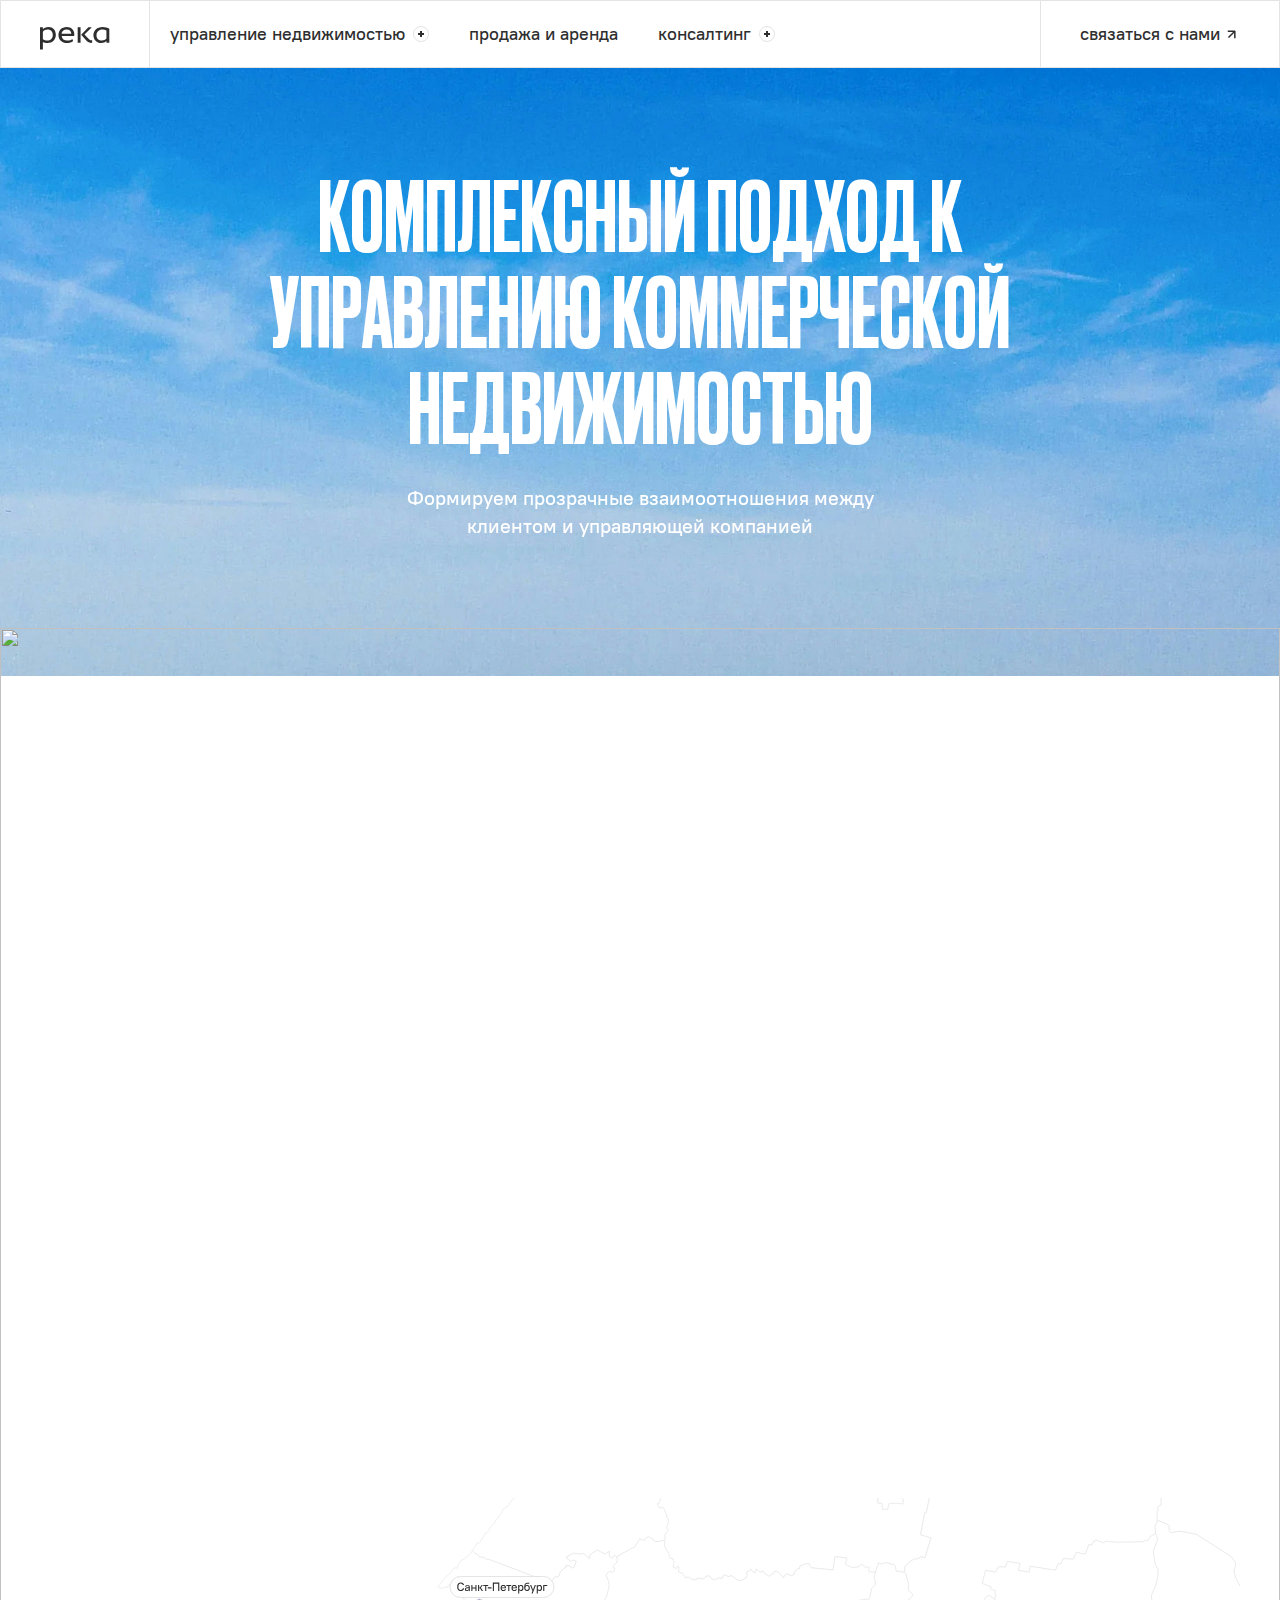
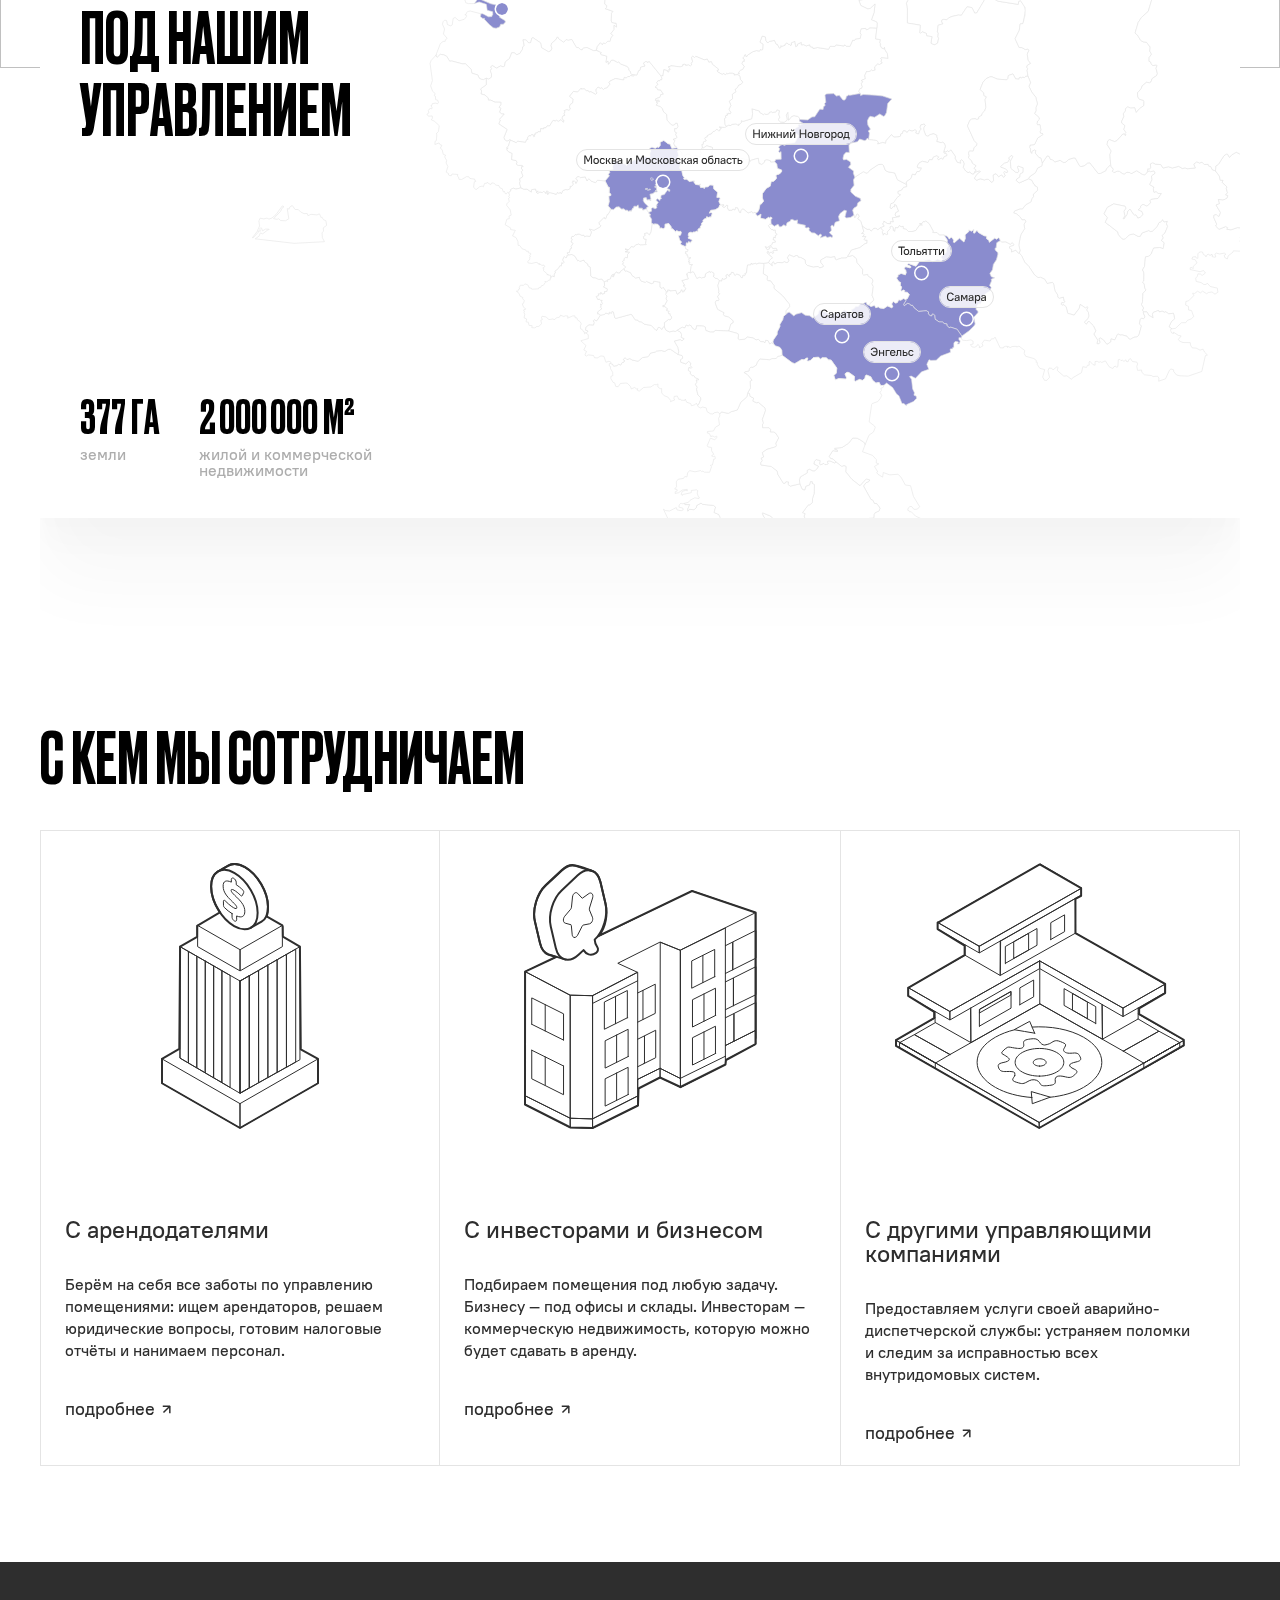
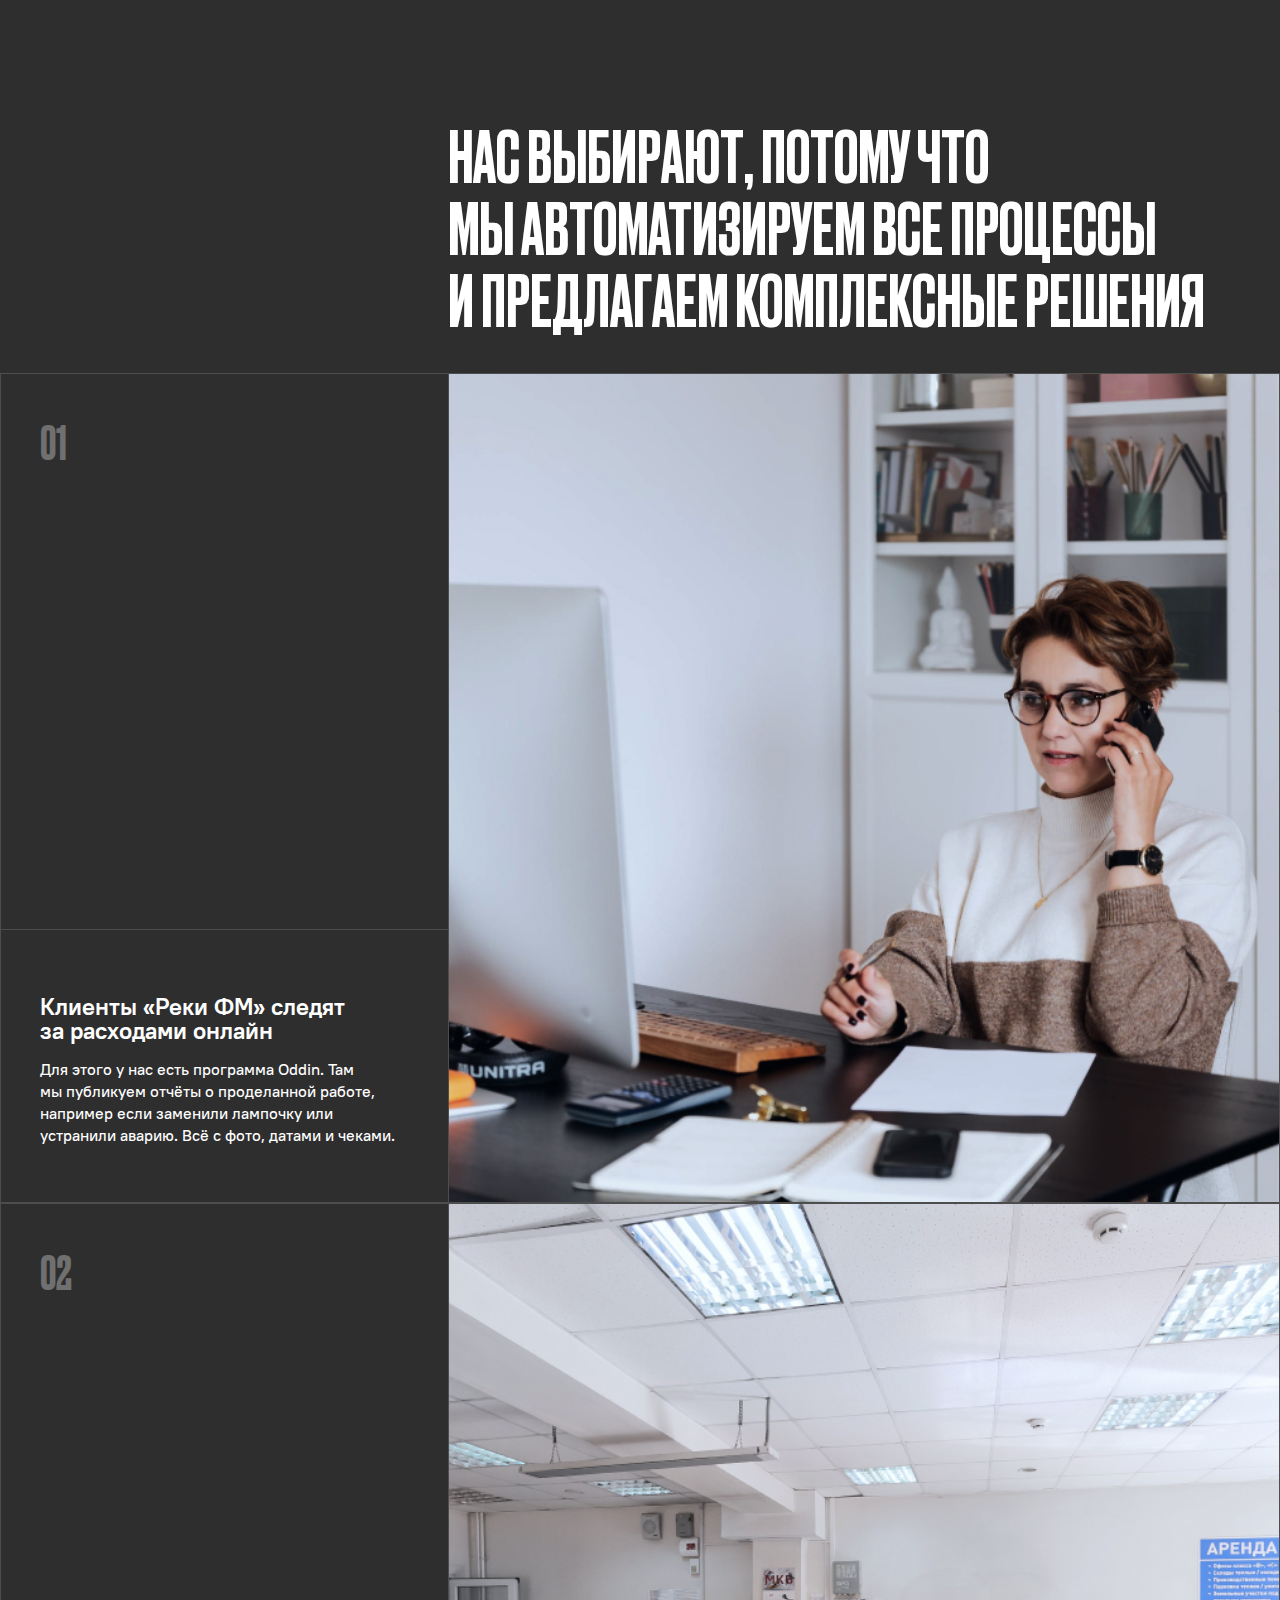
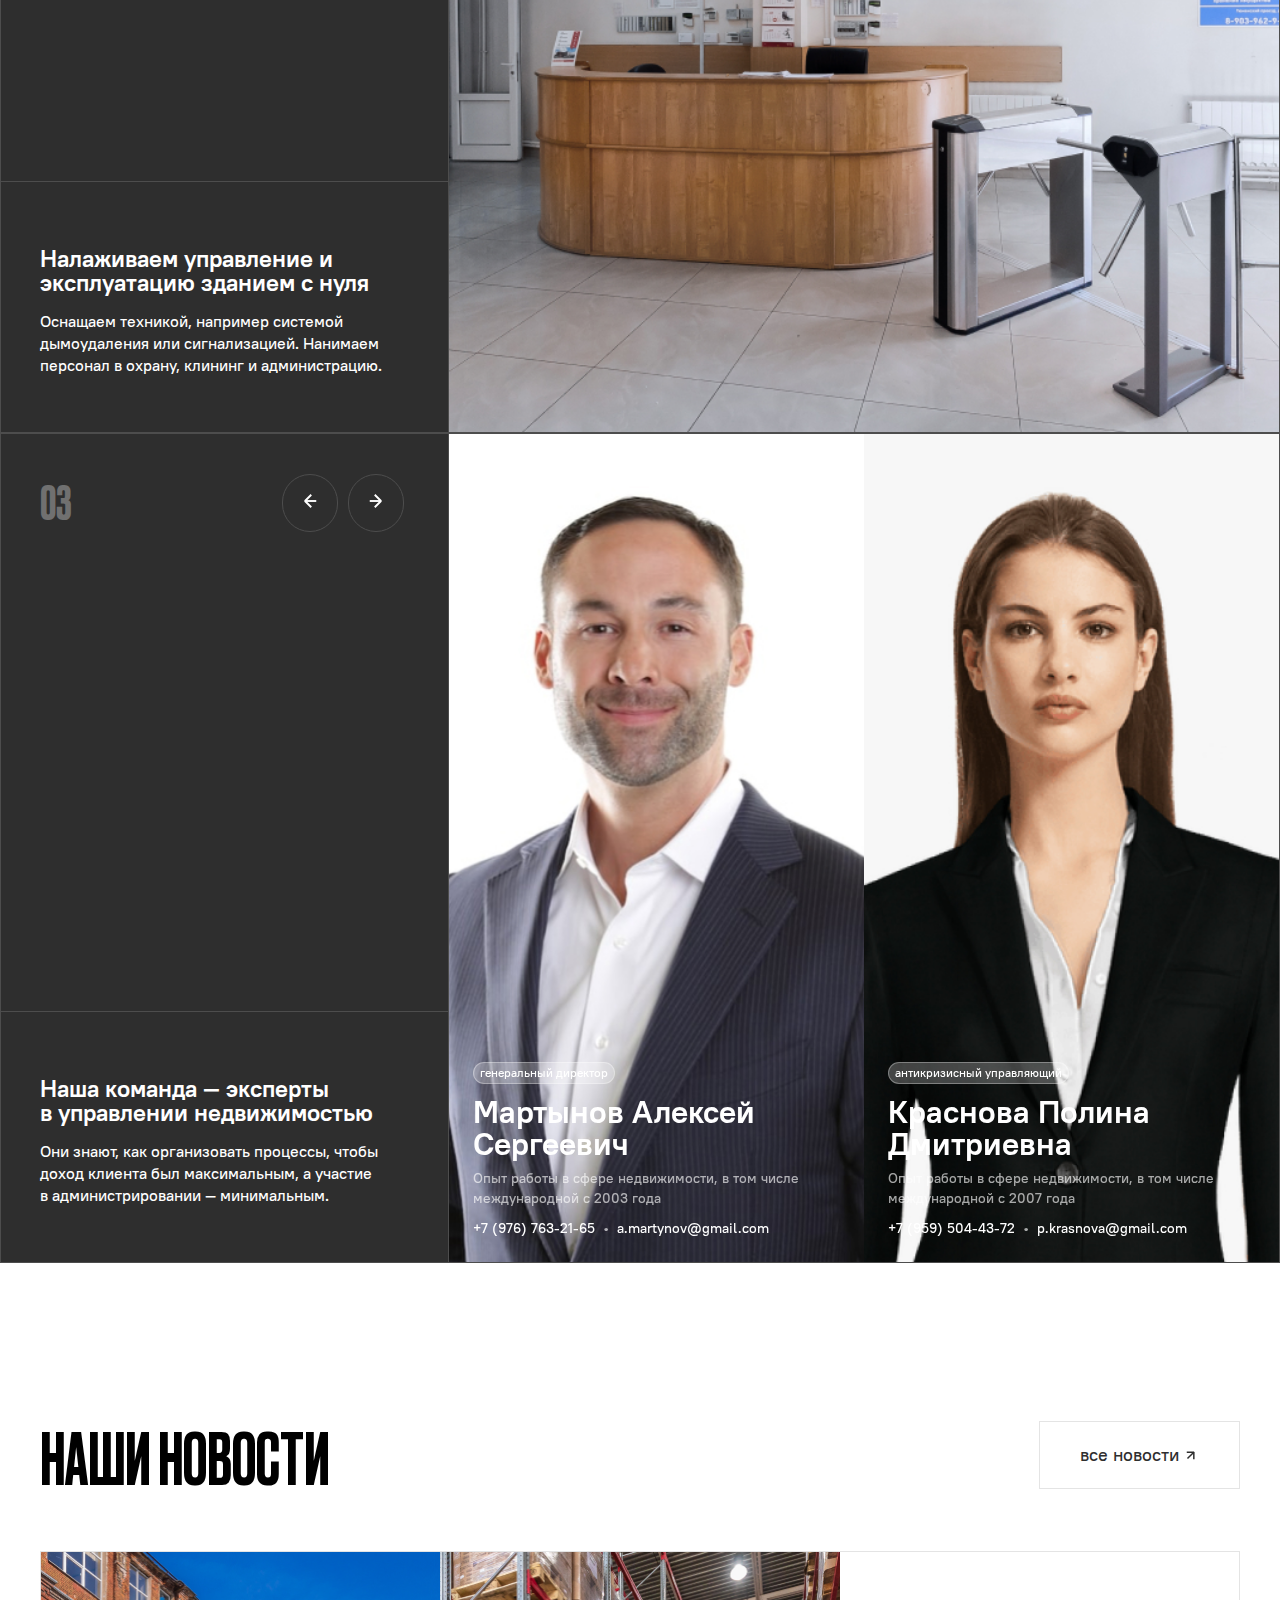
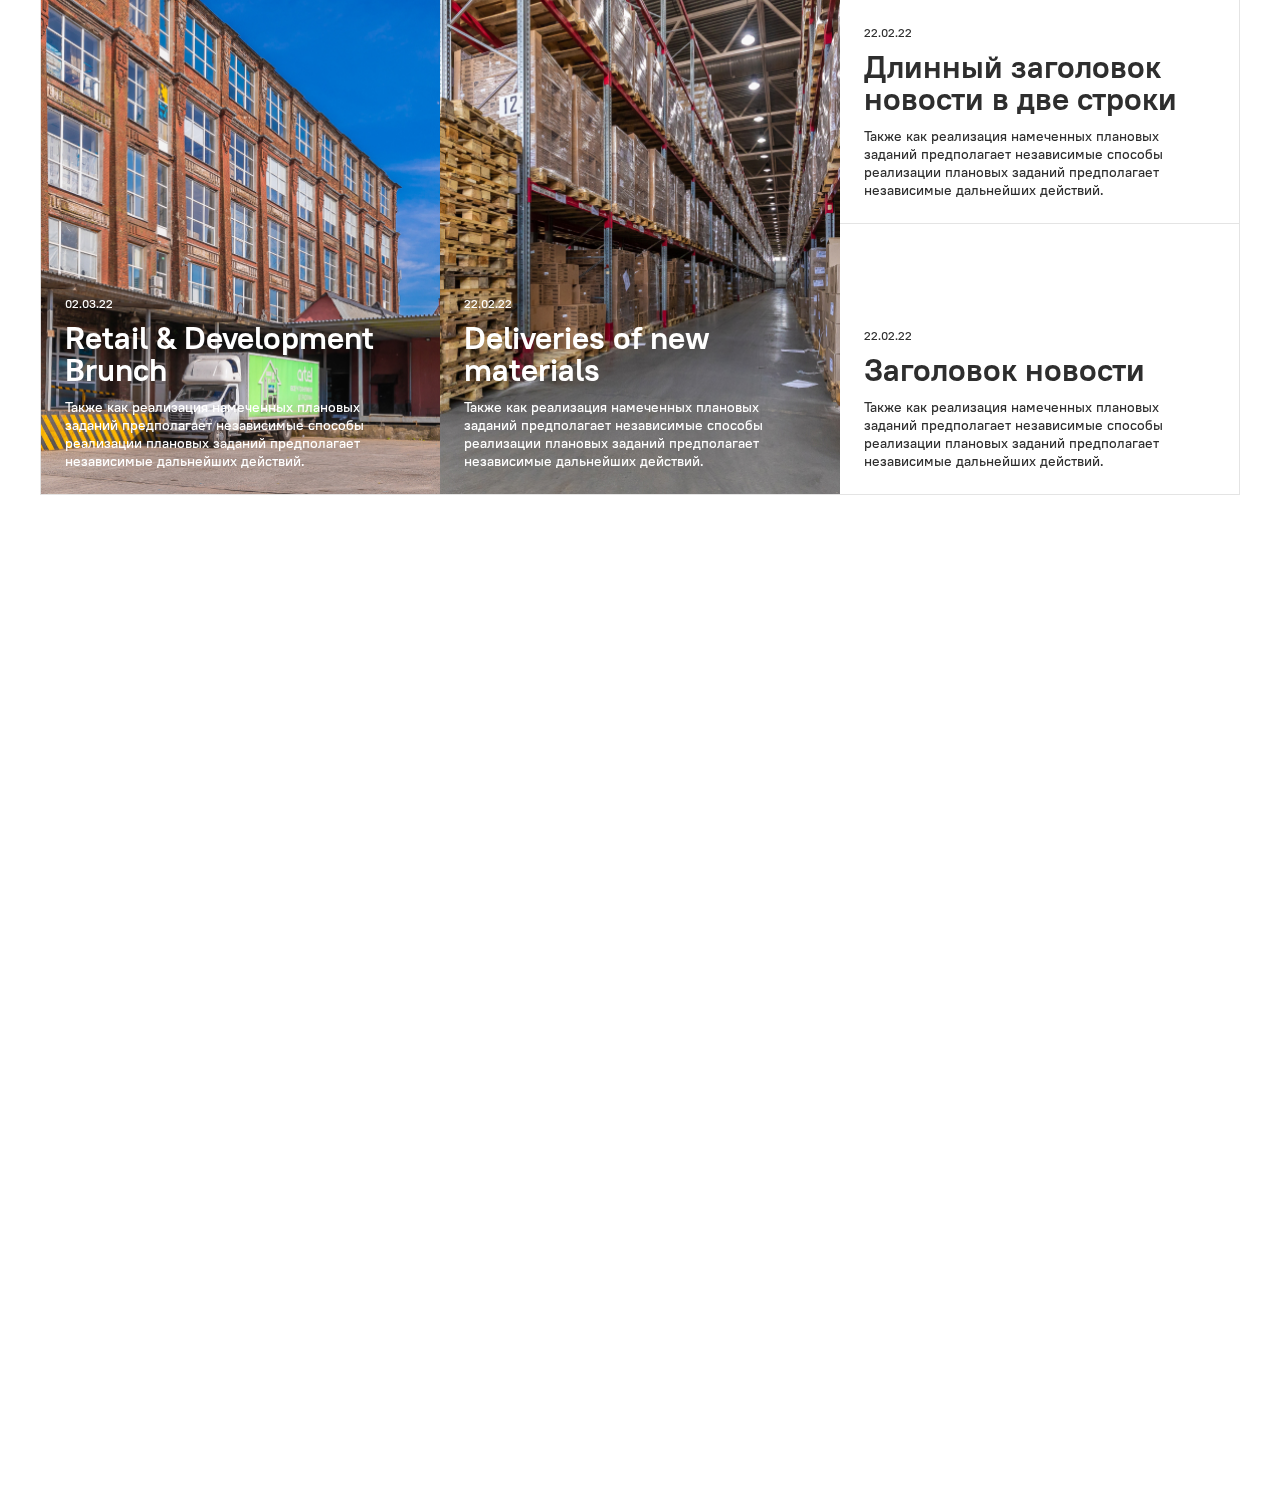
==== index.html @ 14126a63 "site is pre done" ====
<!DOCTYPE html>
<html lang="ru">
  <head>
    <title>Reka</title>
    <meta charset="utf-8">
    <meta name="viewport" content="width=device-width, initial-scale=1.0">
    <meta http-equiv="X-UA-Compatible" content="ie=edge">
    <meta name="description" content=""><!-- CSS only -->
    <link rel="stylesheet" href="css/style.css?1676206616308">
    <link rel="stylesheet" href="https://cdn.jsdelivr.net/npm/swiper@8/swiper-bundle.min.css">
  </head>
  <body>
    <noscript>
      <div class="noscript">JavaScript must be enabled for the site to function properly!</div>
    </noscript>
    <script>
      (() => {
        const xhr = new XMLHttpRequest();
        xhr.open('GET', './img/sprite.svg', true);
        xhr.send();
        xhr.onload = function() {
          var div = document.createElement('div');
          div.className = 'visually-hidden';
          div.innerHTML = xhr.responseText;
          document.body.insertBefore(div, document.body.childNodes[0]);
        }
      })();
      
    </script>
    <div class="page">
      <div class="page__core">
        <header class="header">
          <div class="header__inner">
            <div class="logo">
              <svg class="icn" width="70" height="23" aria-hidden="true">
                <use xlink:href="#icn-logo"></use>
              </svg>
            </div>
            <div class="nav header__nav">
              <div class="nav__inner">
                <div class="nav__item">
                  <div class="nav__text"><a class="nav__link" href="#">управление недвижимостью</a>
                    <div class="nav__icon"></div>
                  </div>
                  <ul class="nav__dropdown">
                    <li class="nav__list"><a class="nav__list-link" href="#">технический аудит недвижимости</a></li>
                    <li class="nav__list"><a class="nav__list-link" href="#">эксплуатация и техническое обслуживание недвижимости</a></li>
                    <li class="nav__list"><a class="nav__list-link" href="#">пожарная безопасность</a></li>
                    <li class="nav__list"><a class="nav__list-link" href="#">управление арендными отношениями</a></li>
                  </ul>
                </div>
                <div class="nav__item">
                  <div class="nav__text"><a class="nav__link" href="#">продажа и аренда</a></div>
                </div>
                <div class="nav__item">
                  <div class="nav__text"><a class="nav__link" href="#">консалтинг</a>
                    <div class="nav__icon"></div>
                  </div>
                  <ul class="nav__dropdown">
                    <li class="nav__list"><a class="nav__list-link" href="#">бухгалтерские и кадровые услуги</a></li>
                    <li class="nav__list"><a class="nav__list-link" href="#">юридическое сопровождение</a></li>
                    <li class="nav__list"><a class="nav__list-link" href="#">производственный контроль</a></li>
                  </ul>
                </div>
              </div>
            </div>
            <button class="btn modal__open header__modal">
              <div class="btn__text"><span>связаться с нами</span>
                <svg class="icn btn__arrow" width="16" height="16" aria-hidden="true">
                  <use xlink:href="#icn-arrow"></use>
                </svg>
              </div>
            </button>
            <button class="btn header__menu menu__open">
              <div class="btn__text">
                <div class="header__burger"><span class="header__line header__line--one"></span><span class="header__line header__line--two"></span><span class="header__line header__line--three"></span></div><span>меню</span>
              </div>
            </button>
          </div>
        </header>
        <section class="tagline">
          <div class="tagline__inner">
            <div class="tagline__content">
              <h1 class="tagline__header">Комплексный подход к управлению коммерческой недвижимостью</h1>
              <h3 class="tagline__subheader">Формируем прозрачные взаимоотношения между клиентом и управляющей компанией</h3>
            </div>
            <div class="tagline__hero"><img src="./img/content/hero.jpg" srcset="img/content/hero@2x.jpg 2x">
            </div>
            <div class="tagline__hero-mask"><img src="./img/content/hero-mask.png" srcset="img/content/hero-mask@2x.png 2x">
            </div>
          </div>
        </section>
        <section class="map">
          <div class="map__inner">
            <div class="map__content">
              <h3 class="map__header">Под нашим управлением</h3>
              <div class="map__foot">
                <div class="map__info">
                  <div class="map__subheader">377 га</div>
                  <div class="map__text">земли</div>
                </div>
                <div class="map__info">
                  <div class="map__subheader">2 000 000 м²</div>
                  <div class="map__text">жилой и коммерческой недвижимости</div>
                </div>
              </div>
            </div>
          </div>
        </section>
        <section class="workers">
          <div class="workers__inner">
            <h2 class="workers__header">С кем мы сотрудничаем</h2>
            <div class="workers__cards"><a class="workers__item" href="#">
                <svg class="icn workers__icn" width="158" height="266" aria-hidden="true">
                  <use xlink:href="#icn-business"></use>
                </svg>
                <div class="workers__content">
                  <h4 class="workers__subheader">С арендодателями</h4>
                  <p class="workers__text">Берём на себя все заботы по управлению помещениями: ищем арендаторов, решаем юридические вопросы, готовим налоговые отчёты и нанимаем персонал.</p>
                </div>
                <div class="workers__more"><span>подробнее</span>
                  <svg class="icn workers__arrow" width="16" height="16" aria-hidden="true">
                    <use xlink:href="#icn-arrow"></use>
                  </svg>
                </div></a><a class="workers__item" href="#">
                <svg class="icn workers__icn" width="233" height="266" aria-hidden="true">
                  <use xlink:href="#icn-invest"></use>
                </svg>
                <div class="workers__content">
                  <h4 class="workers__subheader">С инвесторами и бизнесом</h4>
                  <p class="workers__text">Подбираем помещения под любую задачу. Бизнесу — под офисы и склады. Инвесторам — коммерческую недвижимость, которую можно будет сдавать в аренду.</p>
                </div>
                <div class="workers__more"><span>подробнее</span>
                  <svg class="icn workers__arrow" width="16" height="16" aria-hidden="true">
                    <use xlink:href="#icn-arrow"></use>
                  </svg>
                </div></a><a class="workers__item" href="#">
                <svg class="icn workers__icn" width="290" height="266" aria-hidden="true">
                  <use xlink:href="#icn-company"></use>
                </svg>
                <div class="workers__content">
                  <h4 class="workers__subheader">С другими управляющими компаниями</h4>
                  <p class="workers__text">Предоставляем услуги своей аварийно-диспетчерской службы: устраняем поломки и следим за исправностью всех внутридомовых систем.</p>
                </div>
                <div class="workers__more"><span>подробнее</span>
                  <svg class="icn workers__arrow" width="16" height="16" aria-hidden="true">
                    <use xlink:href="#icn-arrow"></use>
                  </svg>
                </div></a></div>
          </div>
        </section>
        <section class="powers">
          <div class="powers__inner">
            <h2 class="powers__header">Нас выбирают, потому что мы автоматизируем все процессы и предлагаем комплексные решения</h2>
            <div class="powers__item">
              <div class="powers__content">
                <div class="powers__count">01</div>
                <div class="powers__info">
                  <h3 class="powers__subheader">Клиенты «Реки ФМ» следят за расходами онлайн</h3>
                  <p class="powers__text">Для этого у нас есть программа Oddin. Там мы публикуем отчёты о проделанной работе, например если заменили лампочку или устранили аварию. Всё с фото, датами и чеками.</p>
                </div>
              </div>
              <div class="powers__img"><img src="./img/content/woman.jpg" srcset="img/content/woman@2x.jpg 2x">
              </div>
            </div>
            <div class="powers__item">
              <div class="powers__content">
                <div class="powers__count">02</div>
                <div class="powers__info">
                  <h3 class="powers__subheader">Налаживаем управление и эксплуатацию зданием с нуля</h3>
                  <p class="powers__text">Оснащаем техникой, например системой дымоудаления или сигнализацией. Нанимаем персонал в охрану, клининг и администрацию.</p>
                </div>
              </div>
              <div class="powers__img"><img src="./img/content/office.jpg" srcset="img/content/office@2x.jpg 2x">
              </div>
            </div>
            <div class="powers__item">
              <div class="powers__content">
                <div class="powers__count">03</div>
                <div class="powers__info">
                  <h3 class="powers__subheader">Наша команда — эксперты в управлении недвижимостью</h3>
                  <p class="powers__text">Они знают, как организовать процессы, чтобы доход клиента был максимальным, а участие в администрировании — минимальным.</p>
                </div>
              </div>
              <div class="powers__slider">
                <div class="swiper-wrapper powers__wrapper">
                  <div class="swiper-slide powers__slide">
                    <div class="powers__picture"><img src="./img/content/person_1.jpg" srcset="img/content/person_1@2x.jpg 2x">
                    </div>
                    <div class="powers__person">
                      <div class="powers__post">генеральный директор</div>
                      <div class="powers__name">Мартынов Алексей Сергеевич</div>
                      <div class="powers__about">Опыт работы в сфере недвижимости, в том числе международной с 2003 года</div>
                      <div class="powers__contact">
                        <div class="powers__number">+7 (976) 763-21-65</div>
                        <div class="powers__email">a.martynov@gmail.com</div>
                      </div>
                    </div>
                  </div>
                  <div class="swiper-slide powers__slide">
                    <div class="powers__picture"><img src="./img/content/person_2.jpg" srcset="img/content/person_2@2x.jpg 2x">
                    </div>
                    <div class="powers__person">
                      <div class="powers__post">антикризисный управляющий</div>
                      <div class="powers__name">Краснова Полина Дмитриевна</div>
                      <div class="powers__about">Опыт работы в сфере недвижимости, в том числе международной с 2007 года</div>
                      <div class="powers__contact">
                        <div class="powers__number">+7 (959) 504-43-72</div>
                        <div class="powers__email">p.krasnova@gmail.com</div>
                      </div>
                    </div>
                  </div>
                  <div class="swiper-slide powers__slide">
                    <div class="powers__picture"><img src="./img/content/person_3.jpg" srcset="img/content/person_3@2x.jpg 2x">
                    </div>
                    <div class="powers__person">
                      <div class="powers__post">коммерческий директор</div>
                      <div class="powers__name">Островский Павел Юрьевич</div>
                      <div class="powers__about">Опыт работы в сфере недвижимости, в том числе международной с 2005 года</div>
                      <div class="powers__contact">
                        <div class="powers__number">+7 (934) 238-54-04</div>
                        <div class="powers__email">p.ostrovsky@gmail.com</div>
                      </div>
                    </div>
                  </div>
                </div>
                <div class="powers__buttons">
                  <div class="powers__btn powers__btn--prev">
                    <svg class="icn powers__icn" width="20" height="28" aria-hidden="true">
                      <use xlink:href="#icn-arrow"></use>
                    </svg>
                  </div>
                  <div class="powers__btn powers__btn--next">
                    <svg class="icn powers__icn" width="20" height="28" aria-hidden="true">
                      <use xlink:href="#icn-arrow"></use>
                    </svg>
                  </div>
                </div>
              </div>
            </div>
          </div>
        </section>
        <section class="news">
          <div class="news__inner">
            <div class="news__head">
              <h2 class="news__header">Наши новости</h2><a class="btn news__btn" href="#">
                <div class="btn__text"><span>все новости</span>
                  <svg class="icn btn__arrow" width="20" height="28" aria-hidden="true">
                    <use xlink:href="#icn-arrow"></use>
                  </svg>
                </div></a>
              <div class="news__wrapper"><a class="news__card" href="#">
                  <div class="news__picture"><img src="./img/content/news_1.jpg" srcset="img/content/news_1@2x.jpg 2x">
                  </div>
                  <div class="news__content">
                    <div class="news__date">02.03.22</div>
                    <h3 class="news__subheader">Retail & Development Brunch</h3>
                    <div class="news__text">Также как реализация намеченных плановых заданий предполагает независимые способы реализации плановых заданий предполагает независимые дальнейших действий.</div>
                  </div></a><a class="news__card" href="#">
                  <div class="news__picture"><img src="./img/content/news_2.jpg" srcset="img/content/news_2@2x.jpg 2x">
                  </div>
                  <div class="news__content">
                    <div class="news__date">22.02.22</div>
                    <h3 class="news__subheader">Deliveries of new materials</h3>
                    <div class="news__text">Также как реализация намеченных плановых заданий предполагает независимые способы реализации плановых заданий предполагает независимые дальнейших действий.</div>
                  </div></a>
                <div class="news__group"><a class="news__item" href="#">
                    <div class="news__date">22.02.22</div>
                    <h3 class="news__subheader">Длинный заголовок новости в две строки</h3>
                    <div class="news__text">Также как реализация намеченных плановых заданий предполагает независимые способы реализации плановых заданий предполагает независимые дальнейших действий.</div></a><a class="news__item" href="#">
                    <div class="news__date">22.02.22</div>
                    <h3 class="news__subheader">Заголовок новости</h3>
                    <div class="news__text">Также как реализация намеченных плановых заданий предполагает независимые способы реализации плановых заданий предполагает независимые дальнейших действий.</div></a></div>
              </div>
            </div>
          </div>
        </section>
      </div>
      <footer class="footer">
        <div class="footer__inner">
          <div class="footer__ticker">
            <div class="ticker modal__open">
              <div class="cursor">
                <div class="cursor__wrapper">
                  <div class="cursor__text">заказать обратный звонок</div>
                </div>
              </div>
              <div class="ticker__inner">
                <div class="ticker__wrapper" id="wrapper_1">
                  <div class="ticker__item" id="ticker_1">
                    <div class="ticker__text ticker__text--color-white">Закажите обратный звонок, чтобы обсудить подробности</div>
                    <div class="ticker__text ticker__text--color-black">Закажите обратный звонок, чтобы обсудить подробности</div>
                  </div>
                </div>
                <div class="ticker__wrapper" id="wrapper_2">
                  <div class="ticker__item" id="ticker_2">
                    <div class="ticker__text ticker__text--color-white">Закажите обратный звонок, чтобы обсудить подробности</div>
                    <div class="ticker__text ticker__text--color-black">Закажите обратный звонок, чтобы обсудить подробности</div>
                  </div>
                </div>
                <div class="ticker__wrapper" id="wrapper_3">
                  <div class="ticker__item" id="ticker_3">
                    <div class="ticker__text ticker__text--color-black">Закажите обратный звонок, чтобы обсудить подробности</div>
                    <div class="ticker__text ticker__text--color-white">Закажите обратный звонок, чтобы обсудить подробности</div>
                  </div>
                </div>
              </div>
            </div>
          </div>
          <div class="footer__content">
            <div class="footer__head">
              <div class="footer__head-wrapper">
                <div class="logo">
                  <svg class="icn" width="70" height="23" aria-hidden="true">
                    <use xlink:href="#icn-logo"></use>
                  </svg>
                </div>
                <div class="nav footer__nav">
                  <div class="nav__inner">
                    <div class="nav__item menu__item">
                      <div class="nav__text"><a class="nav__link" href="#">управление недвижимостью</a>
                        <div class="nav__icon"></div>
                      </div>
                      <ul class="nav__dropdown">
                        <li class="nav__list"><a class="nav__list-link" href="#">технический аудит недвижимости</a></li>
                        <li class="nav__list"><a class="nav__list-link" href="#">эксплуатация и техническое обслуживание недвижимости</a></li>
                        <li class="nav__list"><a class="nav__list-link" href="#">пожарная безопасность</a></li>
                        <li class="nav__list"><a class="nav__list-link" href="#">управление арендными отношениями</a></li>
                      </ul>
                    </div>
                    <div class="nav__item">
                      <div class="nav__text"><a class="nav__link" href="#">продажа и аренда</a></div>
                    </div>
                    <div class="nav__item menu__item">
                      <div class="nav__text"><a class="nav__link" href="#">консалтинг</a>
                        <div class="nav__icon"></div>
                      </div>
                      <ul class="nav__dropdown">
                        <li class="nav__list"><a class="nav__list-link" href="#">бухгалтерские и кадровые услуги</a></li>
                        <li class="nav__list"><a class="nav__list-link" href="#">юридическое сопровождение</a></li>
                        <li class="nav__list"><a class="nav__list-link" href="#">производственный контроль</a></li>
                      </ul>
                    </div>
                  </div>
                </div>
              </div>
            </div>
            <div class="footer__foot">
              <div class="footer__contact">
                <div class="footer__address">
                  <div class="footer__subheader">приезжайте в наш офис</div>
                  <div class="footer__header">г. Москва, ул. Ломоносова, 23, офис 56</div><a class="footer__link" href="#">смотреть на карте</a>
                </div>
                <div class="contact">
                  <div class="contact__name">звоните</div><a class="contact__offer" href="#" data-offer="8 (800) 200-76-43">8 (800) 200-76-43</a>
                </div>
                <div class="contact">
                  <div class="contact__name">пишите</div><a class="contact__offer" href="#" data-offer="info@site.com">info@site.com</a>
                </div>
                <div class="footer__fb">
                  <div class="footer__subheader">следите за нами</div>
                  <div class="footer__logos"><a class="footer__logo" href="#">
                      <svg class="icn" width="16" height="16" aria-hidden="true">
                        <use xlink:href="#icn-tg"></use>
                      </svg></a><a class="footer__logo" href="#">
                      <svg class="icn" width="16" height="16" aria-hidden="true">
                        <use xlink:href="#icn-fb"></use>
                      </svg></a></div>
                </div>
              </div>
              <div class="footer__end">
                <div class="footer__about">
                  <div class="footer__company">ООО «Альфа-Групп» — управляем недвижимостью с 2013 года</div><a class="footer__link" href="#">политика конфиденциальности</a>
                </div>
                <div class="footer__company">сайт сделан в netcats</div>
              </div>
            </div>
          </div>
        </div>
      </footer>
      <section class="modal">
        <div class="modal__inner">
          <div class="modal__head">
            <div class="logo logo--black">
              <svg class="icn" width="70" height="23" aria-hidden="true">
                <use xlink:href="#icn-logo"></use>
              </svg>
            </div>
            <div class="modal__empty"></div>
            <div class="modal__close"></div>
          </div>
          <div class="modal__content">
            <div class="modal__tagline">
              <div class="modal__header">связаться с нами</div>
              <div class="modal__subheader">Закажите обратный звонок, или звоните и пишите нам, чтобы обсудить подробности.</div>
            </div>
            <div class="modal__foot">
              <div class="modal__info">
                <div class="contact">
                  <div class="contact__name">звоните</div><a class="contact__offer" href="#" data-offer="8 (800) 200-76-43">8 (800) 200-76-43</a>
                </div>
                <div class="contact">
                  <div class="contact__name">пишите</div><a class="contact__offer" href="#" data-offer="info@site.com">info@site.com</a>
                </div>
              </div>
              <form class="form" method="post">
                <div class="form__field">
                  <input class="form__input" type="text" required>
                  <label class="form__label">ваше имя</label>
                </div>
                <div class="form__field">
                  <input class="form__input" type="tel" required>
                  <label class="form__label">телефон</label>
                </div>
                <div class="form__field">
                  <input class="form__input" type="email" required>
                  <label class="form__label">e-mail</label>
                </div>
                <button class="btn form__btn" type="submit">
                  <div class="btn__text"><span>заказать обратный звонок</span>
                    <svg class="icn btn__arrow" width="16" height="16" aria-hidden="true">
                      <use xlink:href="#icn-arrow"></use>
                    </svg>
                  </div>
                </button>
              </form>
            </div>
          </div>
        </div>
      </section>
      <section class="menu">
        <div class="menu__inner">
          <div class="menu__head">
            <div class="header">
              <div class="header__inner">
                <div class="logo">
                  <svg class="icn" width="70" height="23" aria-hidden="true">
                    <use xlink:href="#icn-logo"></use>
                  </svg>
                </div>
                <div class="menu__empty"></div>
                <button class="btn menu__close">
                  <div class="btn__text">
                    <div class="menu__cross"></div><span>закрыть</span>
                  </div>
                </button>
              </div>
            </div>
          </div>
          <div class="menu__content">
            <div class="menu__nav nav nav--black">
              <div class="nav__inner">
                <div class="nav__item menu__item">
                  <div class="nav__text"><a class="nav__link" href="#">управление недвижимостью</a>
                    <div class="nav__icon"></div>
                  </div>
                  <ul class="nav__dropdown">
                    <li class="nav__list"><a class="nav__list-link" href="#">технический аудит недвижимости</a></li>
                    <li class="nav__list"><a class="nav__list-link" href="#">эксплуатация и техническое обслуживание недвижимости</a></li>
                    <li class="nav__list"><a class="nav__list-link" href="#">пожарная безопасность</a></li>
                    <li class="nav__list"><a class="nav__list-link" href="#">управление арендными отношениями</a></li>
                  </ul>
                </div>
                <div class="nav__item">
                  <div class="nav__text"><a class="nav__link" href="#">продажа и аренда</a></div>
                </div>
                <div class="nav__item menu__item">
                  <div class="nav__text"><a class="nav__link" href="#">консалтинг</a>
                    <div class="nav__icon"></div>
                  </div>
                  <ul class="nav__dropdown">
                    <li class="nav__list"><a class="nav__list-link" href="#">бухгалтерские и кадровые услуги</a></li>
                    <li class="nav__list"><a class="nav__list-link" href="#">юридическое сопровождение</a></li>
                    <li class="nav__list"><a class="nav__list-link" href="#">производственный контроль</a></li>
                  </ul>
                </div>
              </div>
            </div>
            <button class="btn menu__btn modal__open">
              <div class="btn__text"><span>связаться с нами</span>
                <svg class="icn btn__arrow" width="16" height="16" aria-hidden="true">
                  <use xlink:href="#icn-arrow"></use>
                </svg>
              </div>
            </button>
          </div>
        </div>
      </section>
    </div>
  </body>
</html>
<script src="https://cdn.jsdelivr.net/npm/swiper@8/swiper-bundle.min.js"></script>
<script src="js/libs.js"></script>
<script src="js/main.js"></script>
---- css/style.css ----
@charset "UTF-8";
@font-face {
  font-family: "PTRootUI";
  src: url("../../fonts/PTRootUI/PTRootUI-Medium.woff2") format("woff2"), url("../fonts/PTRootUI/PTRootUI-Medium.woff") format("woff");
  font-weight: 500;
  font-style: normal;
}
@font-face {
  font-family: "PTRootUI";
  src: url("../../fonts/PTRootUI/PTRootUI-Bold.woff2") format("woff2"), url("../fonts/PTRootUI/PTRootUI-Bold.woff") format("woff");
  font-weight: 700;
  font-style: normal;
}
@font-face {
  font-family: "DrukCyr";
  src: url("../../fonts/DrukCyr/DrukCyr-Medium.woff2") format("woff2"), url("../fonts/DrukCyr/DrukCyr-Medium.woff") format("woff");
  font-weight: 500;
  font-style: normal;
}
/*! normalize.css v8.0.1 | MIT License | github.com/necolas/normalize.css */
/* Document
   ========================================================================== */
/**
 * 1. Correct the line height in all browsers.
 * 2. Prevent adjustments of font size after orientation changes in iOS.
 */
html {
  line-height: 1.15; /* 1 */
  -webkit-text-size-adjust: 100%; /* 2 */
}

/* Sections
   ========================================================================== */
/**
 * Remove the margin in all browsers.
 */
body {
  margin: 0;
}

/**
 * Render the `main` element consistently in IE.
 */
main {
  display: block;
}

/**
 * Correct the font size and margin on `h1` elements within `section` and
 * `article` contexts in Chrome, Firefox, and Safari.
 */
h1 {
  font-size: 2em;
  margin: 0.67em 0;
}

/* Grouping content
   ========================================================================== */
/**
 * 1. Add the correct box sizing in Firefox.
 * 2. Show the overflow in Edge and IE.
 */
hr {
  box-sizing: content-box; /* 1 */
  height: 0; /* 1 */
  overflow: visible; /* 2 */
}

/**
 * 1. Correct the inheritance and scaling of font size in all browsers.
 * 2. Correct the odd `em` font sizing in all browsers.
 */
pre {
  font-family: monospace, monospace; /* 1 */
  font-size: 1em; /* 2 */
}

/* Text-level semantics
   ========================================================================== */
/**
 * Remove the gray background on active links in IE 10.
 */
a {
  background-color: transparent;
}

/**
 * 1. Remove the bottom border in Chrome 57-
 * 2. Add the correct text decoration in Chrome, Edge, IE, Opera, and Safari.
 */
abbr[title] {
  border-bottom: none; /* 1 */
  text-decoration: underline; /* 2 */
  text-decoration: underline dotted; /* 2 */
}

/**
 * Add the correct font weight in Chrome, Edge, and Safari.
 */
b,
strong {
  font-weight: bolder;
}

/**
 * 1. Correct the inheritance and scaling of font size in all browsers.
 * 2. Correct the odd `em` font sizing in all browsers.
 */
code,
kbd,
samp {
  font-family: monospace, monospace; /* 1 */
  font-size: 1em; /* 2 */
}

/**
 * Add the correct font size in all browsers.
 */
small {
  font-size: 80%;
}

/**
 * Prevent `sub` and `sup` elements from affecting the line height in
 * all browsers.
 */
sub,
sup {
  font-size: 75%;
  line-height: 0;
  position: relative;
  vertical-align: baseline;
}

sub {
  bottom: -0.25em;
}

sup {
  top: -0.5em;
}

/* Embedded content
   ========================================================================== */
/**
 * Remove the border on images inside links in IE 10.
 */
img {
  border-style: none;
}

/* Forms
   ========================================================================== */
/**
 * 1. Change the font styles in all browsers.
 * 2. Remove the margin in Firefox and Safari.
 */
button,
input,
optgroup,
select,
textarea {
  font-family: inherit; /* 1 */
  font-size: 100%; /* 1 */
  line-height: 1.15; /* 1 */
  margin: 0; /* 2 */
}

/**
 * Show the overflow in IE.
 * 1. Show the overflow in Edge.
 */
button,
input { /* 1 */
  overflow: visible;
}

/**
 * Remove the inheritance of text transform in Edge, Firefox, and IE.
 * 1. Remove the inheritance of text transform in Firefox.
 */
button,
select { /* 1 */
  text-transform: none;
}

/**
 * Correct the inability to style clickable types in iOS and Safari.
 */
button,
[type=button],
[type=reset],
[type=submit] {
  -webkit-appearance: button;
}

/**
 * Remove the inner border and padding in Firefox.
 */
button::-moz-focus-inner,
[type=button]::-moz-focus-inner,
[type=reset]::-moz-focus-inner,
[type=submit]::-moz-focus-inner {
  border-style: none;
  padding: 0;
}

/**
 * Restore the focus styles unset by the previous rule.
 */
button:-moz-focusring,
[type=button]:-moz-focusring,
[type=reset]:-moz-focusring,
[type=submit]:-moz-focusring {
  outline: 1px dotted ButtonText;
}

/**
 * Correct the padding in Firefox.
 */
fieldset {
  padding: 0.35em 0.75em 0.625em;
}

/**
 * 1. Correct the text wrapping in Edge and IE.
 * 2. Correct the color inheritance from `fieldset` elements in IE.
 * 3. Remove the padding so developers are not caught out when they zero out
 *    `fieldset` elements in all browsers.
 */
legend {
  box-sizing: border-box; /* 1 */
  color: inherit; /* 2 */
  display: table; /* 1 */
  max-width: 100%; /* 1 */
  padding: 0; /* 3 */
  white-space: normal; /* 1 */
}

/**
 * Add the correct vertical alignment in Chrome, Firefox, and Opera.
 */
progress {
  vertical-align: baseline;
}

/**
 * Remove the default vertical scrollbar in IE 10+.
 */
textarea {
  overflow: auto;
}

/**
 * 1. Add the correct box sizing in IE 10.
 * 2. Remove the padding in IE 10.
 */
[type=checkbox],
[type=radio] {
  box-sizing: border-box; /* 1 */
  padding: 0; /* 2 */
}

/**
 * Correct the cursor style of increment and decrement buttons in Chrome.
 */
[type=number]::-webkit-inner-spin-button,
[type=number]::-webkit-outer-spin-button {
  height: auto;
}

/**
 * 1. Correct the odd appearance in Chrome and Safari.
 * 2. Correct the outline style in Safari.
 */
[type=search] {
  -webkit-appearance: textfield; /* 1 */
  outline-offset: -2px; /* 2 */
}

/**
 * Remove the inner padding in Chrome and Safari on macOS.
 */
[type=search]::-webkit-search-decoration {
  -webkit-appearance: none;
}

/**
 * 1. Correct the inability to style clickable types in iOS and Safari.
 * 2. Change font properties to `inherit` in Safari.
 */
::-webkit-file-upload-button {
  -webkit-appearance: button; /* 1 */
  font: inherit; /* 2 */
}

/* Interactive
   ========================================================================== */
/*
 * Add the correct display in Edge, IE 10+, and Firefox.
 */
details {
  display: block;
}

/*
 * Add the correct display in all browsers.
 */
summary {
  display: list-item;
}

/* Misc
   ========================================================================== */
/**
 * Add the correct display in IE 10+.
 */
template {
  display: none;
}

/**
 * Add the correct display in IE 10.
 */
[hidden] {
  display: none;
}

body {
  background-color: #fff;
}

a {
  text-underline-offset: 0.2em;
  color: red;
}
a:hover {
  color: blue;
}

.page {
  font-family: "PTRootUI", "Arial", "Helvetica CY", "Nimbus Sans L", sans-serif;
}
.page__core {
  position: relative;
  z-index: 2;
  background-color: #fff;
}

.width {
  width: 100%;
  max-width: 1240px;
  margin-left: auto;
  margin-right: auto;
  padding-right: 20px;
  padding-left: 20px;
  flex: 0 0 auto;
}

.noscript {
  background: red;
  color: grey;
  text-align: center;
}

.no-wrap {
  white-space: nowrap;
}

.visually-hidden {
  visibility: hidden;
  position: absolute;
  width: 1px;
  height: 1px;
  margin: -1px;
  clip: rect(0 0 0 0);
}

.icn {
  display: inline-block;
  fill: currentColor;
}

.cursor {
  position: fixed;
  display: block;
  width: 140px;
  height: 140px;
  transform: translate(-50%, -50%);
  pointer-events: none;
  z-index: 2;
}
.cursor__wrapper {
  display: flex;
  align-items: center;
  justify-content: center;
  width: 140px;
  height: 140px;
  background-color: rgba(138, 140, 206, 0.64);
  border-radius: 100px;
  box-shadow: 0px 4px 4px rgba(23, 23, 23, 0.2), 0px 8px 24px rgba(23, 23, 23, 0.32);
  backdrop-filter: blur(12px);
  transition: opacity 0.5s ease, transform 0.5s ease;
  transform: scale(0);
  opacity: 0;
}
.cursor__text {
  text-align: center;
  font-size: 18px;
  line-height: 1;
  color: #fff;
  font-weight: 500;
  transform: rotate(-12deg);
}

.btn {
  position: relative;
  padding: 24px 39px;
  text-decoration: none;
  font-size: 18px;
  line-height: 1;
  font-weight: 500;
  color: #2E2E2E;
  background-color: #fff;
  border: none;
  outline: none !important;
  border: 1px solid #E4E4E4;
  z-index: 2;
  transition: opacity 0.3s ease;
  border-radius: 0;
  cursor: pointer;
}
.btn:hover {
  border: 1px solid #E4E4E4;
}
.btn:active {
  opacity: 0.7;
  border: 1px solid #E4E4E4;
}
.btn:active, .btn:focus {
  outline: none;
}
.btn::-moz-focus-inner {
  border: 0;
}
.btn:after {
  content: "";
  position: absolute;
  bottom: 0;
  left: 0;
  width: 100%;
  height: 0;
  background: #8A8CCE;
  transition: height 0.3s ease;
  z-index: 1;
}
.btn:hover:after {
  height: 100%;
}
.btn__text {
  position: relative;
  display: inline-flex;
  align-items: center;
  justify-content: flex-start;
  column-gap: 4px;
  z-index: 10;
  transition: color 0.3s ease;
}
.btn:hover .btn__text {
  color: #fff;
}
.btn__arrow {
  width: 16px;
  height: 16px;
  display: block;
  fill: rgba(255, 255, 255, 0);
  color: #2E2E2E;
  transition: color 0.3s ease, transform 0.3s ease;
  transform: rotate(45deg);
}
.btn:hover .btn__arrow {
  color: #fff;
  transform: rotate(90deg);
}

:not(.btn-check) + .btn:active {
  border-color: #E4E4E4;
}

.contact__name {
  margin-bottom: 8px;
  color: #707070;
  font-size: 12px;
  line-height: 1;
  font-weight: 500;
}
.contact__offer {
  margin-bottom: 8px;
  color: #fff;
  font-size: 20px;
  line-height: 1.4;
  font-weight: 500;
  text-decoration: none;
  position: relative;
  display: block;
  overflow-y: hidden;
  transition: opacity 0.3s ease;
  color: rgba(255, 255, 255, 0);
}
.contact__offer:hover {
  color: rgba(255, 255, 255, 0);
}
.contact__offer:active {
  opacity: 0.7;
}
.contact__offer::before, .contact__offer::after {
  content: attr(data-offer);
  display: block;
  position: absolute;
  min-width: max-content;
  color: #fff;
  transition: transform 0.3s ease;
}
.contact__offer::before {
  left: 0;
  bottom: 0;
}
.contact__offer::after {
  left: 0;
  bottom: -100%;
  color: #8A8CCE;
}
.contact__offer:hover::before, .contact__offer:hover::after {
  transform: translateY(-100%);
}

.form {
  max-width: 600px;
  width: 100%;
  display: flex;
  align-items: flex-start;
  justify-content: flex-start;
  flex-direction: column;
  gap: 16px;
}
.form__field {
  width: 100%;
  position: relative;
  z-index: 1;
}
.form__input {
  width: 100%;
  height: 64px;
  font-family: "DrukCyr";
  font-size: 48px;
  line-height: 1.0833333333;
  font-weight: 500;
  outline: none;
  background-color: rgba(255, 255, 255, 0);
  color: #fff;
  border: none;
  border-bottom: 1px solid #4D4D4D;
  transition: border-bottom 0.3s ease;
}
.form__input:hover {
  border-bottom: 1px solid #fff;
}
.form__input:focus {
  border-bottom: 1px solid #fff;
}
.form__label {
  position: absolute;
  top: 7px;
  left: 2px;
  font-family: "DrukCyr";
  font-size: 48px;
  line-height: 1.0833333333;
  font-weight: 500;
  color: #fff;
  text-transform: uppercase;
  pointer-events: none;
  transition: all 0.3s ease;
}
.form__input:focus ~ .form__label, .form__input:valid ~ .form__label {
  top: -12px;
  font-size: 10px;
  line-height: 1.2;
  color: #ADADAD;
}
.form__btn {
  margin-top: 16px;
  width: 100%;
  border: none;
  text-align: center;
}
.form__btn:hover, .form__btn:active {
  border: none;
}

.logo {
  display: block;
  padding: 21.5px 39px;
  border: 1px solid #E4E4E4;
}
.logo svg {
  display: block;
  width: auto;
  height: 100%;
  color: #2E2E2E;
}
.logo svg {
  position: relative;
  top: 4px;
}
.logo--black {
  border: 1px solid #4D4D4D;
}
.logo--black svg {
  color: #fff;
}

.nav {
  position: relative;
  display: flex;
  flex-grow: 1;
  z-index: 100;
}
.nav__inner {
  display: flex;
  align-items: center;
  justify-content: flex-start;
  flex-grow: 1;
  background-color: #fff;
  border-top: 1px solid #E4E4E4;
  border-bottom: 1px solid #E4E4E4;
}
.nav--black .nav__inner {
  background-color: #2E2E2E;
  border-top: 1px solid #4D4D4D;
  border-bottom: 1px solid #4D4D4D;
}
.nav__text {
  position: relative;
  display: flex;
  align-items: center;
  justify-content: flex-start;
  column-gap: 8px;
  padding: 25px 20px;
}
.nav__text::after {
  content: "";
  position: absolute;
  left: 0;
  right: 0;
  bottom: -1px;
  height: 1px;
  width: 100%;
  cursor: default;
  background-color: #E4E4E4;
}
.nav--black .nav__text::before {
  background-color: #4D4D4D;
}
.nav--black .nav__text::after {
  background-color: #4D4D4D;
}
.nav__link {
  display: flex;
  color: #2E2E2E;
  text-decoration: none;
  font-size: 18px;
  line-height: 0.8888888889;
  font-weight: 500;
  transition: color 0.3s ease, opacity 0.3s ease;
}
.nav__link:hover {
  color: #8A8CCE;
}
.nav__link:active {
  opacity: 0.7;
}
.nav__link--color-white {
  color: #fff;
}
.nav--black .nav__link {
  color: #fff;
}
.nav__text:hover .nav__link {
  color: #8A8CCE;
}
.nav__icon {
  border-radius: 100px;
  border: 1px solid #E4E4E4;
  position: relative;
  width: 14px;
  height: 14px;
}
.nav__icon::before, .nav__icon::after {
  content: "";
  display: block;
  position: absolute;
  width: 2px;
  height: 6px;
  background-color: #2E2E2E;
  left: 6px;
  top: 4px;
  transition: transform 0.3s ease;
}
.nav__icon::after {
  transform: rotate(90deg);
}
.nav--black .nav__icon {
  border: 1px solid #4D4D4D;
}
.nav--black .nav__icon::before, .nav--black .nav__icon::after {
  background-color: #fff;
}
.nav__text:hover .nav__icon::before {
  transform: rotate(-90deg);
  transition: transform 0.3s ease;
}
.nav__text:hover .nav__icon::after {
  transform: rotate(-90deg);
  transition: transform 0.3s ease;
}
.nav__text--color-white .nav__icon::before, .nav__text--color-white .nav__icon::after {
  background-color: #fff;
}
.nav__dropdown {
  margin: 0;
  list-style-type: none;
  position: absolute;
  width: 100%;
  transform: translateY(-100%);
  left: -1px;
  right: 0;
  z-index: -1;
  padding: 12px 0;
  display: block;
  border: 1px solid #E4E4E4;
  background-color: #fff;
  transition: transform 0.5s ease;
}
.nav--black .nav__dropdown {
  padding: 10px 0;
  border: 1px solid #4D4D4D;
  background-color: #2E2E2E;
  border-left: none;
  border-right: none;
}
.nav__list {
  position: relative;
}
.nav__list:after {
  content: "";
  position: absolute;
  bottom: 0;
  left: 0;
  width: 100%;
  height: 0;
  background: #8A8CCE;
  transition: height 0.3s ease;
  z-index: 1;
}
.nav__list:hover:after {
  height: 100%;
}
.nav__list-link {
  padding: 20px 24px;
  display: block;
  color: #2E2E2E;
  text-decoration: none;
  font-size: 18px;
  line-height: 0.8888888889;
  font-weight: 500;
  transition: color 0.3s ease, opacity 0.3s ease;
  position: relative;
  z-index: 10;
}
.nav__list-link:hover {
  color: #8A8CCE;
}
.nav__list-link:active {
  opacity: 0.7;
}
.nav--black .nav__list-link {
  padding: 16px 24px;
  color: #fff;
}
.nav__list:hover .nav__list-link {
  color: #fff;
}

.ticker {
  margin: 84px 0;
  background-color: #2E2E2E;
  border: none;
  display: block;
  position: relative;
  cursor: none !important;
  z-index: 3;
}
.ticker:hover .cursor__wrapper {
  opacity: 1;
  transform: scale(1);
}
.ticker__inner {
  position: relative;
  overflow: hidden;
}
.ticker__wrapper {
  position: relative;
  display: flex;
  align-items: center;
  width: 100vw;
  height: 76px;
  padding-bottom: 4px;
}
.ticker__wrapper:last-child {
  padding-bottom: 0;
}
.ticker__item {
  width: max-content;
  position: absolute;
  top: 0;
  right: 0;
  display: flex;
  align-items: center;
  gap: 40px;
  padding-right: 40px;
}
.ticker__text {
  display: block;
  font-family: "DrukCyr";
  font-size: 72px;
  line-height: 1;
  font-weight: 500;
  text-transform: uppercase;
}
.ticker__text--color-white {
  color: #fff;
}
.ticker__text--color-white::after {
  display: inline-block;
  content: "•";
  padding-left: 40px;
}
.ticker__text--color-black {
  color: #2E2E2E;
  text-shadow: 0px 1px 0 rgb(255, 255, 255), 0px -1px 0 rgb(255, 255, 255), 1px 0px 0 rgb(255, 255, 255), -1px 0px 0 rgb(255, 255, 255), 1px 1px 0 rgb(255, 255, 255), 1px -1px 0 rgb(255, 255, 255), -1px 1px 0 rgb(255, 255, 255), -1px -1px 0 rgb(255, 255, 255);
}

.footer {
  position: sticky;
  z-index: 1;
  bottom: 0;
  margin-top: auto;
  height: 100vh;
  width: 100%;
  background-color: #2E2E2E;
  overflow: hidden;
}
.footer__inner {
  height: 100%;
  flex-direction: column;
  display: flex;
  align-items: center;
  justify-content: space-between;
}
.footer__ticker {
  flex-grow: 1;
  border: 1px solid #4D4D4D;
  width: -webkit-fill-available;
  border-bottom: none;
}
.footer__content {
  display: block;
  width: -webkit-fill-available;
  overflow: hidden;
  border: 1px solid #4D4D4D;
  border-top: none;
}
.footer__head {
  width: 100%;
  background-color: #2E2E2E;
}
.footer__head-wrapper {
  display: flex;
  align-items: center;
  justify-content: flex-start;
}
.footer__head-wrapper .nav__inner {
  background-color: #2E2E2E;
  border-top: 1px solid #4D4D4D;
  border-bottom: 1px solid #4D4D4D;
}
.footer__head-wrapper .nav__text::after {
  background-color: #4D4D4D;
}
.footer__head-wrapper .nav__link {
  color: #fff;
}
.footer__head-wrapper .nav__icon {
  border: 1px solid #4D4D4D;
}
.footer__head-wrapper .nav__icon::before, .footer__head-wrapper .nav__icon::after {
  background-color: #fff;
}
.footer__head-wrapper .nav__dropdown {
  padding: 8px 0;
  border: 1px solid #4D4D4D;
  background-color: #2E2E2E;
}
.footer__head-wrapper .nav__list-link {
  color: #fff;
  padding: 16px 24px;
}
.footer__head-wrapper .nav.open {
  transform: translateY(0);
}
.footer__head-wrapper .nav__text:hover ~ .footer__head-wrapper .nav__dropdown, .footer__head-wrapper .nav__dropdown:hover {
  transform: translateY(0);
}
.footer__head-wrapper .logo {
  border: 1px solid #4D4D4D;
  padding-left: 40px;
  border-left: none;
}
.footer__head-wrapper .logo svg {
  color: #fff;
}
.footer__foot {
  margin-left: 149px;
  border-left: 1px solid #4D4D4D;
}
.footer__contact {
  padding: 44px 40px 56px 20px;
  display: flex;
  align-items: center;
  justify-content: space-between;
  border-bottom: 1px solid #4D4D4D;
}
.footer__address {
  max-width: 274px;
  width: 100%;
}
.footer__header {
  margin-bottom: 8px;
  color: #fff;
  font-size: 20px;
  line-height: 1.4;
  font-weight: 500;
}
.footer__subheader {
  margin-bottom: 8px;
  color: #707070;
  font-size: 12px;
  line-height: 1;
  font-weight: 500;
}
.footer__link {
  color: #707070;
  font-size: 12px;
  line-height: 1.3333333333;
  font-weight: 500;
  transition: color 0.3s ease, opacity 0.3s ease;
}
.footer__link:hover {
  color: #fff;
}
.footer__link:active {
  opacity: 0.7;
}
.footer__logos {
  display: flex;
  align-items: center;
  justify-content: flex-start;
  gap: 12px;
}
.footer__logo {
  width: 32px;
  height: 32px;
  display: flex;
  align-items: center;
  justify-content: center;
  padding: 4px;
  color: #fff;
  border-radius: 100px;
  background-color: #4D4D4D;
  transition: color 0.3s ease, opacity 0.3s ease;
}
.footer__logo:hover {
  color: #8A8CCE;
}
.footer__logo:active {
  opacity: 0.7;
}
.footer__end {
  padding: 12px 40px 12px 20px;
  display: flex;
  align-items: center;
  justify-content: space-between;
}
.footer__about {
  padding: 14px 0;
  display: flex;
  align-items: center;
  justify-content: flex-start;
  column-gap: 24px;
}
.footer__company {
  color: #707070;
  font-size: 12px;
  line-height: 1;
  font-weight: 500;
}
@media (min-width: 1020px) {
  .footer__head .nav__text:hover ~ .nav__dropdown,
  .footer__head .nav__dropdown:hover {
    transform: translateY(0);
  }
}
@media (max-width: 1020px) {
  .footer {
    position: inherit;
    height: auto;
  }
  .footer__head-wrapper {
    flex-direction: column;
  }
  .footer__head-wrapper .logo {
    width: 100%;
    padding-left: 0;
    padding-right: 0;
    border: 1px solid #4D4D4D;
  }
  .footer__head-wrapper .logo svg {
    margin: 0 auto;
  }
  .footer__nav {
    width: 100%;
  }
  .footer__nav .nav__inner {
    flex-direction: column;
    border-top: 0;
    padding: 24px 0;
  }
  .footer__nav .nav__inner .nav__item {
    width: 100%;
  }
  .footer__nav .nav__inner .nav__text {
    padding: 24px 20px;
    justify-content: center;
  }
  .footer__nav .nav__inner .nav__text:after {
    display: none;
  }
  .footer__nav .nav__inner .nav__dropdown {
    transition: none;
    opacity: 0;
  }
  .footer__nav .nav__inner .nav__dropdown.open {
    position: relative;
    opacity: 1;
    transform: translateY(0);
    z-index: 1;
    transition: opacity 0.3s ease;
  }
  .footer__nav .nav__inner .nav__list-link {
    text-align: center;
  }
  .footer__foot {
    margin-left: 0;
    border-left: none;
  }
}
@media (max-width: 830px) {
  .footer__contact {
    flex-direction: column;
    text-align: center;
    gap: 24px;
  }
  .footer__end {
    padding: 12px 14px;
    flex-direction: column;
  }
  .footer__about {
    flex-direction: column;
    text-align: center;
  }
  .footer__company {
    padding-bottom: 14px;
  }
}

.header {
  background-color: #fff;
  width: 100%;
  position: sticky;
  z-index: 100;
  top: 0;
}
.header__inner {
  display: flex;
  align-items: center;
  justify-content: flex-start;
}
.header__nav {
  position: relative;
  z-index: 300;
}
.header__nav .nav__text:hover ~ .nav__dropdown,
.header__nav .nav__dropdown:hover {
  opacity: 1;
  transform: translateY(0);
}
.header__menu {
  max-height: 68px;
  display: none;
}
.header__burger {
  margin-right: 4px;
  height: 10px;
  width: 14px;
  position: relative;
}
.header__line {
  position: absolute;
  display: block;
  height: 1px;
  width: 100%;
  background-color: #2E2E2E;
  transition: background-color 0.3s ease;
  left: 0;
  right: 0;
}
.header__line--one {
  top: 0;
}
.header__line--two {
  top: 50%;
}
.header__line--three {
  top: 100%;
}
.header__menu:hover .header__line {
  background-color: #fff;
}
.header__menu:active .header__line {
  background-color: #fff;
}
@media (max-width: 1060px) {
  .header .logo {
    padding: 15.5px 39px;
  }
  .header__menu {
    max-height: 56px;
    height: 56px;
    display: block;
    padding: 17px 39px;
  }
  .header__modal {
    display: none;
  }
  .header__nav .nav__inner {
    padding-top: 54px;
  }
  .header__nav .nav__item {
    display: none;
  }
  .header .logo {
    border-right: none;
  }
}

.map {
  margin: 0 40px 450px 40px;
  position: relative;
  overflow-x: clip;
}
.map__inner {
  position: absolute;
  z-index: 5;
  height: 620px;
  width: 100%;
  background-size: auto 100%;
  transform: translateY(-170px);
  background-color: #fff;
  box-shadow: 0px 64px 72px rgba(46, 46, 46, 0.03), 0px 32px 32px rgba(46, 46, 46, 0.02), 0px 12px 12px rgba(46, 46, 46, 0.01);
}
.map__content {
  height: 100%;
  display: flex;
  align-items: flex-start;
  justify-content: space-between;
  flex-direction: column;
  background-image: url(../img/bg/map-desk.svg);
  background-repeat: no-repeat;
  background-position: right;
}
.map__header {
  padding: 28px 40px 40px 40px;
  max-width: 384px;
  font-family: "DrukCyr";
  font-size: 72px;
  line-height: 1;
  font-weight: 500;
  text-transform: uppercase;
}
.map__foot {
  padding: 40px;
  display: flex;
  align-items: flex-start;
  justify-content: space-between;
  column-gap: 40px;
}
.map__info {
  max-width: 180px;
  width: auto;
}
.map__subheader {
  margin-bottom: 8px;
  font-family: "DrukCyr";
  font-size: 48px;
  line-height: 1;
  font-weight: 500;
  text-transform: uppercase;
}
.map__text {
  font-size: 16px;
  line-height: 1;
  font-weight: 500;
  color: #ADADAD;
}
@media (max-width: 1236px) {
  .map__content {
    background-position-x: 236px;
  }
  .map__header {
    margin: 0;
    font-size: 48px;
    line-height: 1;
  }
  .map__subheader {
    font-size: 28px;
    line-height: 1.0714285714;
  }
  .map__text {
    font-size: 12px;
    line-height: 1;
  }
}
@media (max-width: 996px) {
  .map {
    margin: 0 16px 450px 16px;
  }
  .map__content {
    background-position-x: -100px;
    background-size: 648px;
  }
  .map__header {
    margin: 0;
    padding: 16px;
    font-size: 48px;
    line-height: 1;
  }
  .map__foot {
    width: 100%;
    padding: 16px;
  }
  .map__subheader {
    font-size: 28px;
    line-height: 1.0714285714;
  }
  .map__text {
    font-size: 12px;
    line-height: 1;
  }
}
@media (max-width: 576px) {
  .map__content {
    background-position-x: -70px;
    background-size: 480px;
  }
}

.menu {
  position: fixed;
  z-index: 110;
  width: 100%;
  height: 100%;
  opacity: 0;
  visibility: hidden;
  overflow: scroll;
  transition: opacity 0.3s ease, visibility 0.3s ease;
}
.menu.open {
  opacity: 1;
  visibility: visible;
}
.menu__inner {
  display: flex;
  flex-direction: column;
  height: 100%;
}
.menu__head {
  display: flex;
  align-items: center;
  justify-content: space-between;
  transform: translateY(-100%);
  transition: transform 0.5s ease;
}
.menu__head .logo {
  border-right: none;
}
.menu.open .menu__head {
  transform: translateY(0);
}
.menu__empty {
  flex-grow: 1;
  padding-top: 66px;
  border-top: 1px solid #E4E4E4;
  border-bottom: 1px solid #E4E4E4;
}
.menu__close {
  max-height: 68px;
}
.menu__cross {
  display: inline-block;
  position: relative;
  width: 18px;
  height: 18px;
}
.menu__cross:before, .menu__cross:after {
  content: "";
  display: inline-block;
  background-color: #2E2E2E;
  height: 14px;
  width: 1.5px;
  top: 4px;
  left: 8px;
  position: absolute;
  transition: transform 0.3s ease, background-color 0.3s ease;
}
.menu__cross:before {
  transform: rotate(45deg);
}
.menu__cross:after {
  transform: rotate(-45deg);
}
.menu__close:hover .menu__cross:before {
  transform: rotate(90deg);
  background-color: #fff;
}
.menu__close:hover .menu__cross:after {
  transform: rotate(-90deg);
  background-color: #fff;
}
.menu__content {
  flex-grow: 1;
  background-color: #2E2E2E;
  display: flex;
  align-items: flex-start;
  justify-content: flex-start;
  flex-direction: column;
  position: relative;
  transform: translateY(100%);
  transition: transform 0.5s ease;
}
.menu.open .menu__content {
  transform: translateY(0);
}
.menu__btn {
  width: 100%;
  position: fixed;
  bottom: 0;
  left: 0;
  z-index: 111;
}
.menu__nav {
  overflow: hidden;
  width: 100%;
}
.menu__nav .nav__inner {
  flex-direction: column;
  align-items: flex-start;
  overflow: hidden;
  background-color: #2E2E2E;
  border: none;
  margin-bottom: 116px;
}
.menu__nav .nav__item {
  overflow: hidden;
  width: 100%;
}
.menu__nav .nav__text {
  z-index: 111;
  background-color: #2E2E2E;
}
.menu__nav .nav__dropdown {
  transition: none;
  opacity: 0;
}
.menu__nav .nav__dropdown.open {
  transform: translateY(0);
  position: relative;
  opacity: 1;
  z-index: 110;
  transition: opacity 0.3s ease;
}
@media (max-width: 1060px) {
  .menu__empty {
    padding-top: 54px;
  }
  .menu__close {
    max-height: 56px;
    height: 56px;
    padding: 16px 39px;
  }
}

.modal {
  position: fixed;
  z-index: 120;
  width: 100%;
  height: 100%;
  opacity: 0;
  visibility: hidden;
  overflow: scroll;
  transition: opacity 0.3s ease, visibility 0.3s ease;
}
.modal.open {
  opacity: 1;
  visibility: visible;
}
.modal__inner {
  display: flex;
  flex-direction: column;
  height: 100%;
}
.modal__head {
  background-color: #2E2E2E;
  display: flex;
  position: relative;
  transform: translateY(-100%);
  transition: transform 0.5s ease;
}
.modal.open .modal__head {
  transform: translateY(0);
}
.modal__empty {
  flex-grow: 1;
  border-top: 1px solid #4D4D4D;
  border-bottom: 1px solid #4D4D4D;
}
.modal__close {
  padding: 16px;
  border: 1px solid #4D4D4D;
  position: relative;
  width: 32px;
  cursor: pointer;
}
.modal__close:before, .modal__close:after {
  content: "";
  display: block;
  background-color: #fff;
  height: 32px;
  width: 2px;
  top: 25%;
  left: 48%;
  position: absolute;
  transition: transform 0.3s ease;
}
.modal__close:before {
  transform: rotate(45deg);
}
.modal__close:after {
  transform: rotate(-45deg);
}
.modal__close:hover:before {
  transform: rotate(90deg);
}
.modal__close:hover:after {
  transform: rotate(-90deg);
}
.modal__content {
  flex-grow: 1;
  padding: 24px 40px;
  background-color: #2E2E2E;
  display: flex;
  align-items: flex-start;
  justify-content: space-between;
  flex-direction: column;
  transform: translateY(100%);
  transition: transform 0.5s ease;
}
.modal.open .modal__content {
  transform: translateY(0);
}
.modal__tagline {
  max-width: 485px;
  width: 100%;
}
.modal__header {
  margin-bottom: 16px;
  color: #fff;
  font-size: 96px;
  line-height: 1;
  font-family: "DrukCyr";
  font-weight: 500;
  text-transform: uppercase;
}
.modal__subheader {
  color: #fff;
  font-size: 20px;
  line-height: 1.4;
  font-weight: 500;
}
.modal__foot {
  width: 100%;
  margin-bottom: 16px;
  display: flex;
  align-items: flex-end;
  justify-content: space-between;
  gap: 48px;
}
@media (max-width: 1060px) {
  .modal__head .logo--black {
    border-right: none;
    padding: 15.5px 39px;
  }
  .modal__content {
    justify-content: flex-start;
    gap: 24px;
  }
  .modal__foot {
    margin-bottom: 0;
    flex-grow: 1;
    flex-direction: column-reverse;
    align-items: flex-start;
    justify-content: space-between;
  }
  .modal__header {
    font-size: 48px;
    line-height: 1;
  }
  .modal__subheader {
    font-size: 16px;
    line-height: 1.375;
  }
  .modal .form__input {
    font-size: 28px;
    line-height: 1.0714285714;
  }
  .modal .form__label {
    top: 40%;
    font-size: 28px;
    line-height: 1.0714285714;
  }
  .modal .form__btn {
    padding: 24px 0;
    width: 100%;
  }
}

.news {
  padding: 96px 0;
  background-color: #fff;
}
.news__inner {
  margin: 0 40px;
}
.news__head {
  display: flex;
  align-items: center;
  justify-content: space-between;
  flex-wrap: wrap;
}
.news__header {
  font-family: "DrukCyr";
  font-size: 72px;
  line-height: 1;
  font-weight: 500;
  text-transform: uppercase;
  order: 1;
}
.news__btn {
  order: 2;
  padding: 24px 40px;
  border: 1px solid #E4E4E4;
}
.news__btn:hover {
  border: 1px solid #E4E4E4;
}
.news__wrapper {
  order: 3;
  display: grid;
  grid-template-columns: repeat(3, 1fr);
  border: 1px solid #E4E4E4;
}
.news__card {
  position: relative;
  color: #fff;
  text-decoration: none;
  overflow: hidden;
}
.news__card:hover {
  color: #fff;
}
.news__picture {
  position: relative;
  transition: transform 0.5s ease;
  width: 100%;
  height: 100%;
}
.news__picture img {
  width: 100%;
  height: 100%;
  object-fit: cover;
  object-position: center;
}
.news__card:hover .news__picture {
  transform: scale(1.2);
}
.news__content {
  padding: 24px;
  position: absolute;
  display: flex;
  align-items: flex-start;
  justify-content: flex-end;
  flex-direction: column;
  gap: 12px;
  left: 0;
  right: 0;
  bottom: 0;
}
.news__date {
  position: relative;
  font-size: 12px;
  line-height: 1;
  font-weight: 500;
  z-index: 2;
}
.news__text {
  position: relative;
  font-size: 14px;
  line-height: 1.2857142857;
  font-weight: 500;
  z-index: 2;
}
.news__subheader {
  position: relative;
  margin-top: 0;
  margin-bottom: 0;
  font-size: 32px;
  line-height: 1;
  font-weight: 700;
  z-index: 2;
}
.news__group {
  display: flex;
  justify-content: flex-start;
  align-items: center;
  flex-direction: column;
}
.news__item {
  padding: 24px;
  position: relative;
  display: flex;
  align-items: flex-start;
  justify-content: flex-end;
  flex-direction: column;
  height: 50%;
  gap: 12px;
  color: #2E2E2E;
  text-decoration: none;
  z-index: 2;
  transition: color 0.3s ease, opacity 0.3s ease;
}
.news__item:hover {
  color: #fff;
}
.news__item:active {
  opacity: 0.7;
}
.news__item:first-child {
  border-bottom: 1px solid #E4E4E4;
}
.news__item:after {
  content: "";
  position: absolute;
  bottom: 0;
  left: 0;
  width: 100%;
  height: 0;
  background: #8A8CCE;
  transition: height 0.3s ease;
  z-index: 1;
}
.news__item:hover:after {
  height: 100%;
}
@media (max-width: 1130px) {
  .news {
    padding: 64px 0;
  }
  .news__inner {
    margin: 0 16px;
  }
  .news__header {
    margin-top: 0;
    margin-bottom: 24px;
  }
  .news__btn {
    order: 3;
  }
  .news__wrapper {
    margin-bottom: 24px;
    order: 2;
    display: block;
    width: 100%;
    border: none;
  }
  .news__card:first-child {
    display: none;
  }
  .news__group {
    display: none;
  }
  .news__card:hover .news__picture {
    transform: scale(1);
  }
}

.powers {
  padding-top: 96px;
  background-color: #2E2E2E;
}
.powers__header {
  max-width: 840px;
  margin-left: 35%;
  margin-bottom: 40px;
  font-family: "DrukCyr";
  font-size: 72px;
  line-height: 1;
  font-weight: 500;
  text-transform: uppercase;
  color: #fff;
}
.powers__slides {
  position: relative;
}
.powers__item {
  height: 92vh;
  position: sticky;
  justify-content: center;
  display: grid;
  grid-template-columns: 35% 65%;
  border: 1px solid #4D4D4D;
  background-color: #2E2E2E;
  top: 66px;
}
.powers__content {
  display: flex;
  align-items: flex-start;
  justify-content: space-between;
  flex-direction: column;
}
.powers__count {
  padding: 40px 39px;
  font-family: "DrukCyr";
  font-size: 48px;
  line-height: 1.0833333333;
  font-weight: 500;
  color: #707070;
}
.powers__info {
  border-top: 1px solid #4D4D4D;
  padding: 40px 39px;
}
.powers__subheader {
  margin-bottom: 12px;
  font-size: 24px;
  line-height: 1;
  font-weight: 700;
  color: #fff;
}
.powers__text {
  font-size: 16px;
  line-height: 1.375;
  font-weight: 500;
  color: #fff;
}
.powers__img {
  height: 100%;
  border-left: 1px solid #4D4D4D;
}
.powers__img img {
  width: 100%;
  height: 100%;
  object-fit: cover;
  object-position: center;
}
.powers__slider {
  border-left: 1px solid #4D4D4D;
  overflow: hidden;
}
.powers__wrapper {
  width: 100%;
  height: 100%;
}
.powers__slide {
  height: 100%;
  position: relative;
}
.powers__picture {
  position: relative;
  width: 100%;
  height: 100%;
}
.powers__picture img {
  width: 100%;
  height: 100%;
  object-fit: cover;
  object-position: center;
}
.powers__person {
  padding: 24px;
  position: absolute;
  left: 0;
  right: 0;
  bottom: 0;
  z-index: 3;
}
.powers__post {
  display: inline-block;
  margin-bottom: 12px;
  padding: 4px 6px;
  background: rgba(255, 255, 255, 0.24);
  border: 1px solid rgba(255, 255, 255, 0.32);
  border-radius: 60px;
  font-size: 12px;
  line-height: 1;
  font-weight: 500;
  color: #fff;
}
.powers__name {
  margin-bottom: 8px;
  font-size: 32px;
  line-height: 1;
  font-weight: 700;
  color: #fff;
}
.powers__about {
  margin-bottom: 10px;
  font-size: 14px;
  line-height: 1.4285714286;
  font-weight: 500;
  color: rgba(255, 255, 255, 0.64);
}
.powers__contact {
  display: flex;
  align-items: center;
  gap: 8px;
}
.powers__number {
  display: inline-flex;
  font-size: 14px;
  line-height: 1.4285714286;
  font-weight: 500;
  color: #fff;
}
.powers__number::after {
  margin-left: 8px;
  content: "•";
  display: block;
  color: rgba(255, 255, 255, 0.64);
}
.powers__email {
  font-size: 14px;
  line-height: 1.4285714286;
  font-weight: 500;
  color: #fff;
}
.powers__buttons {
  display: flex;
  align-items: center;
  justify-content: flex-start;
  gap: 10px;
  position: absolute;
  z-index: 5;
  top: 40px;
  left: 25%;
}
.powers__btn {
  padding: 12px 17px;
  border: 1px solid #4D4D4D;
  border-radius: 100px;
  transition: opacity 0.3s ease;
}
.powers__btn:hover {
  opacity: 0.8;
}
.powers__btn:active {
  opacity: 0.6;
}
.powers__btn--prev svg {
  transform: rotate(-90deg);
}
.powers__btn--next svg {
  transform: rotate(90deg);
}
.powers__btn svg {
  color: #fff;
  fill: rgba(255, 255, 255, 0);
}
@media (max-width: 1400px) {
  .powers__buttons {
    left: 22%;
  }
}
@media (max-width: 1200px) {
  .powers__header {
    max-width: 500px;
    margin-top: 0;
    margin-left: 0;
    padding: 0 40px;
    font-size: 40px;
    line-height: 1;
  }
}
@media (max-width: 996px) {
  .powers__item {
    height: auto;
    position: initial;
    grid-template-columns: 100%;
  }
  .powers__buttons {
    display: none;
  }
}
@media (max-width: 768px) {
  .powers {
    padding-top: 64px;
  }
}

.tagline__inner {
  position: relative;
  display: flex;
  flex-direction: column;
  width: 100%;
  height: 1600px;
}
.tagline__hero {
  position: absolute;
  width: 100%;
  height: 100%;
  top: 0;
  left: 0;
}
.tagline__hero img {
  object-fit: cover;
  object-position: center;
  width: 100%;
  height: 38%;
  z-index: 1;
}
.tagline__hero-mask {
  position: absolute;
  bottom: 0px;
  left: 0;
  width: 100%;
  height: 65%;
  z-index: 5;
}
.tagline__hero-mask img {
  object-fit: cover;
  object-position: center;
  width: 100%;
  height: 100%;
}
.tagline__content {
  position: sticky;
  z-index: 2;
  max-width: 800px;
  width: 100%;
  margin: 0 auto;
  top: 164px;
  left: 0;
}
.tagline__header {
  margin-top: 0;
  margin-bottom: 32px;
  font-family: "DrukCyr";
  font-size: 96px;
  line-height: 1;
  font-weight: 500;
  text-align: center;
  color: #fff;
  text-transform: uppercase;
}
.tagline__subheader {
  max-width: 500px;
  margin: 0 auto;
  font-size: 20px;
  line-height: 1.4;
  font-weight: 500;
  text-align: center;
  color: #fff;
}
@media (max-width: 767px) {
  .tagline__content {
    width: auto;
    padding: 0 16px;
  }
  .tagline__header {
    font-size: 44px;
    line-height: 1;
  }
  .tagline__subheader {
    font-size: 16px;
    line-height: 1.375;
  }
}

.workers {
  padding-top: 140px;
  padding-bottom: 96px;
  background-color: #fff;
}
.workers__inner {
  margin: 0 40px;
}
.workers__header {
  margin-bottom: 40px;
  font-family: "DrukCyr";
  font-size: 72px;
  line-height: 1;
  font-weight: 500;
  text-transform: uppercase;
}
.workers__cards {
  border-bottom: 1px solid #E4E4E4;
  border-top: 1px solid #E4E4E4;
  display: grid;
  grid-template-columns: repeat(3, 1fr);
}
.workers__item {
  padding: 0 24px 24px 24px;
  display: flex;
  align-items: center;
  justify-content: flex-start;
  flex-direction: column;
  gap: 24px;
  text-decoration: none;
  color: #2E2E2E;
  transition: color 0.5s ease, opacity 0.3s ease;
  position: relative;
}
.workers__item:hover {
  color: #fff;
}
.workers__item:active {
  opacity: 0.7;
}
.workers__item:after {
  content: "";
  position: absolute;
  bottom: 0;
  left: 0;
  width: 100%;
  height: 0;
  background: #8A8CCE;
  transition: height 0.5s ease;
  z-index: 1;
}
.workers__item:hover:after {
  height: 100%;
}
.workers__item:first-child, .workers__item:last-child {
  border-right: 1px solid #E4E4E4;
  border-left: 1px solid #E4E4E4;
}
.workers__icn {
  position: relative;
  z-index: 2;
  margin: 32px auto;
  fill: rgba(255, 255, 255, 0);
}
.workers__content {
  position: relative;
  z-index: 2;
}
.workers__subheader {
  font-size: 24px;
  line-height: 1;
  font-weight: 500;
}
.workers__text {
  font-size: 16px;
  line-height: 1.375;
  font-weight: 500;
}
.workers__more {
  position: relative;
  z-index: 2;
  margin-right: auto;
  display: flex;
  align-items: center;
  justify-content: flex-start;
  column-gap: 4px;
  font-size: 18px;
  line-height: 0.8888888889;
  font-weight: 500;
}
.workers__arrow {
  fill: rgba(255, 255, 255, 0);
  transform: rotate(45deg);
  transition: transform 0.3s ease;
}
.workers__item:hover .workers__arrow {
  transform: rotate(90deg);
}
@media (max-width: 1200px) {
  .workers__cards {
    border-bottom: none;
    grid-template-columns: repeat(2, 1fr);
  }
  .workers__item {
    border-bottom: 1px solid #E4E4E4;
  }
  .workers__item:nth-child(2) {
    border-right: 1px solid #E4E4E4;
  }
}
@media (max-width: 996px) {
  .workers {
    padding-top: 64px;
    padding-bottom: 64px;
  }
  .workers__inner {
    margin: 0 16px;
  }
  .workers__header {
    font-size: 40px;
    line-height: 1;
  }
  .workers__cards {
    border: none;
    grid-template-columns: repeat(1, 1fr);
  }
  .workers__item {
    border: 1px solid #E4E4E4;
    border-top: none;
    padding: 0 16px 16px 16px;
  }
  .workers__item:nth-child(1) {
    border-top: 1px solid #E4E4E4;
  }
}

.page {
  display: flex;
  flex-direction: column;
  justify-content: flex-start;
  align-items: center;
  min-height: calc(100 * var(--vh, 1vh));
  box-sizing: border-box;
  position: relative;
}
.page__core {
  width: 100%;
  flex: 0 0 auto;
}

body {
  overflow: auto;
}

body.open,
body.is-open {
  overflow: hidden;
}
/*# sourceMappingURL=[data-uri] */
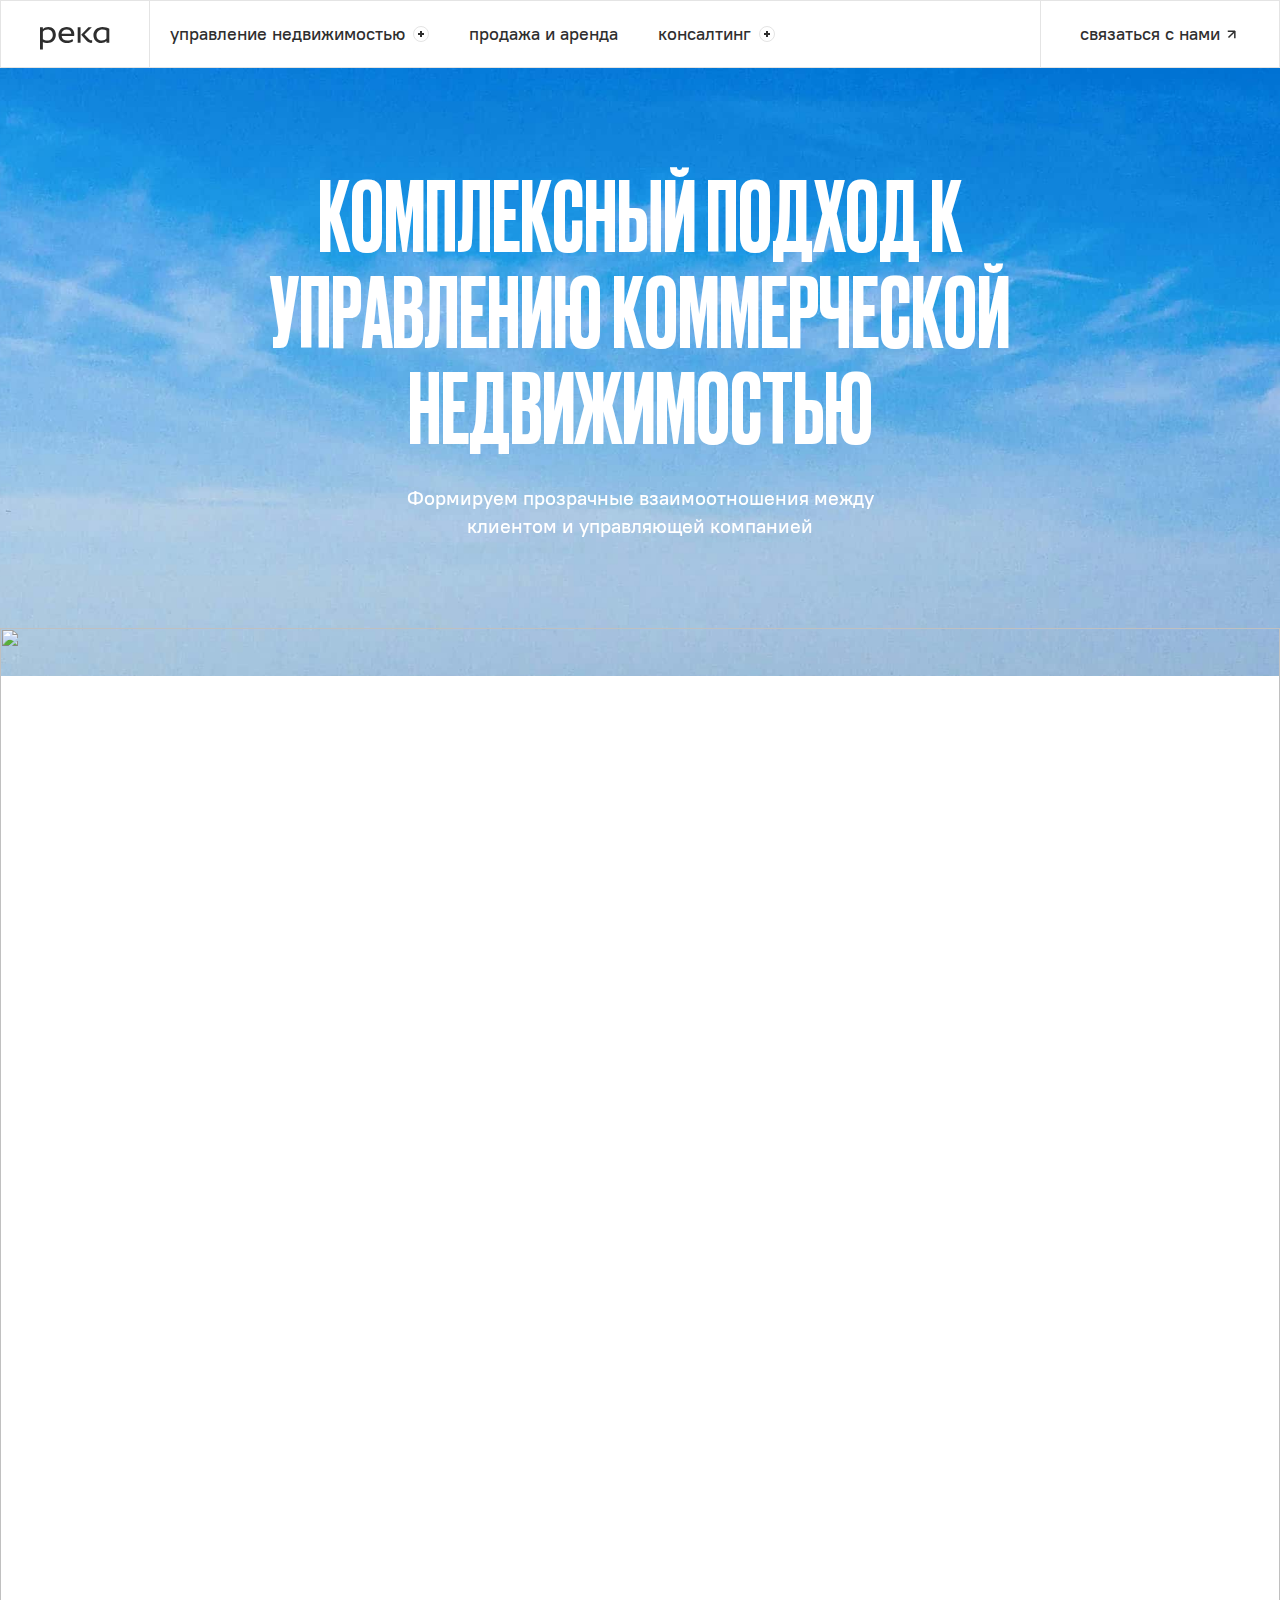
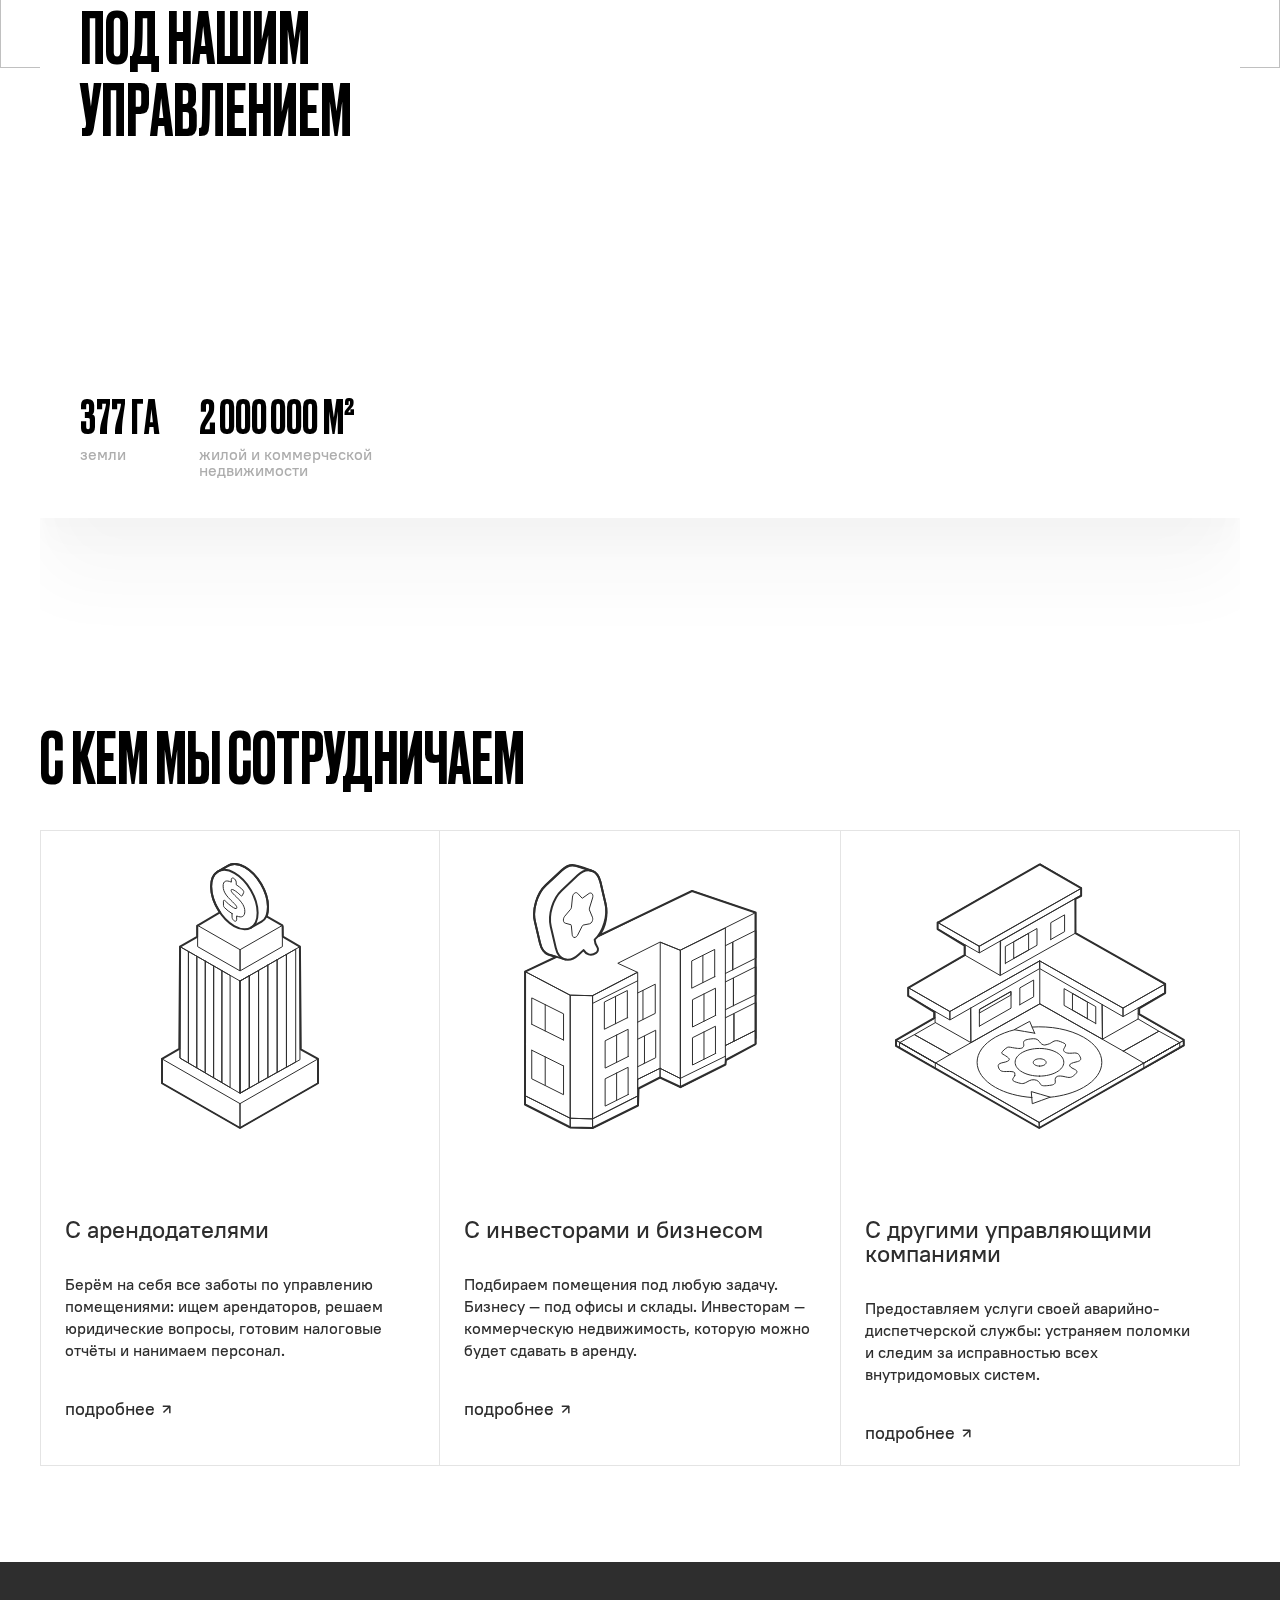
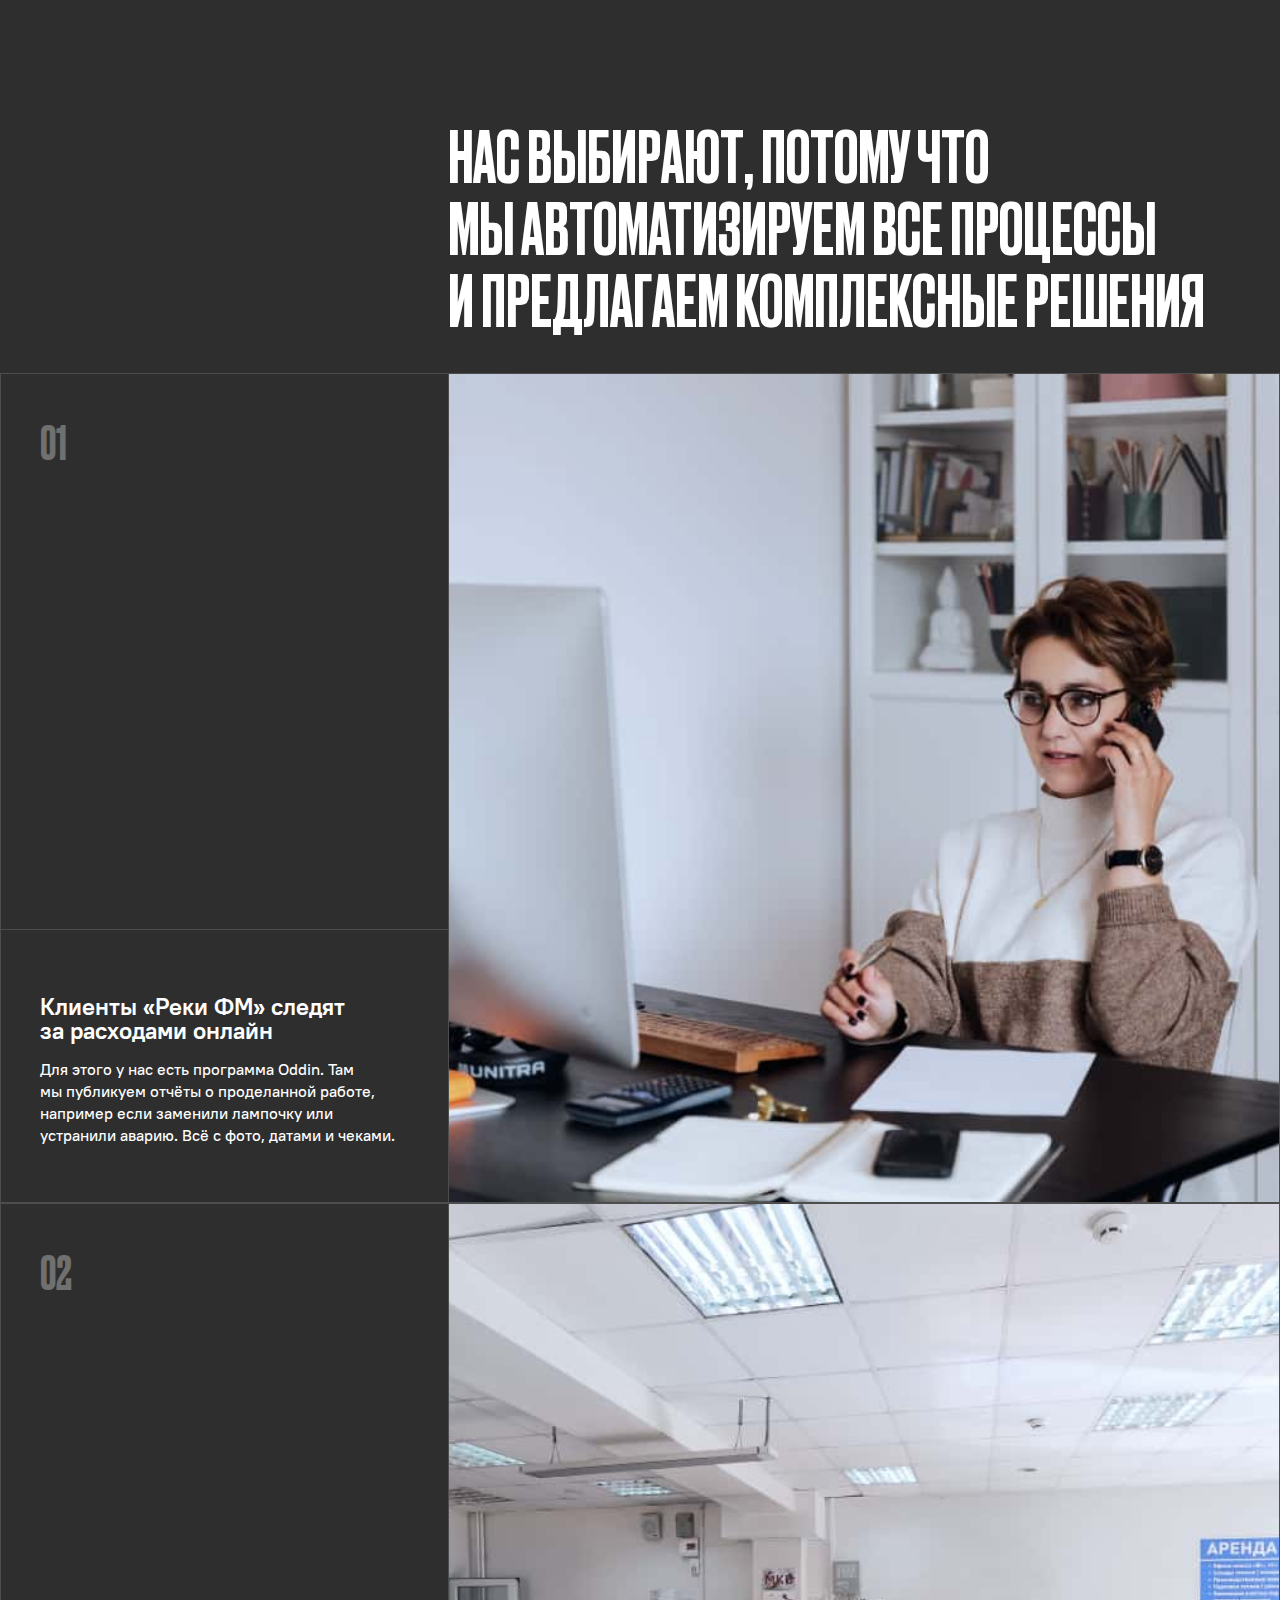
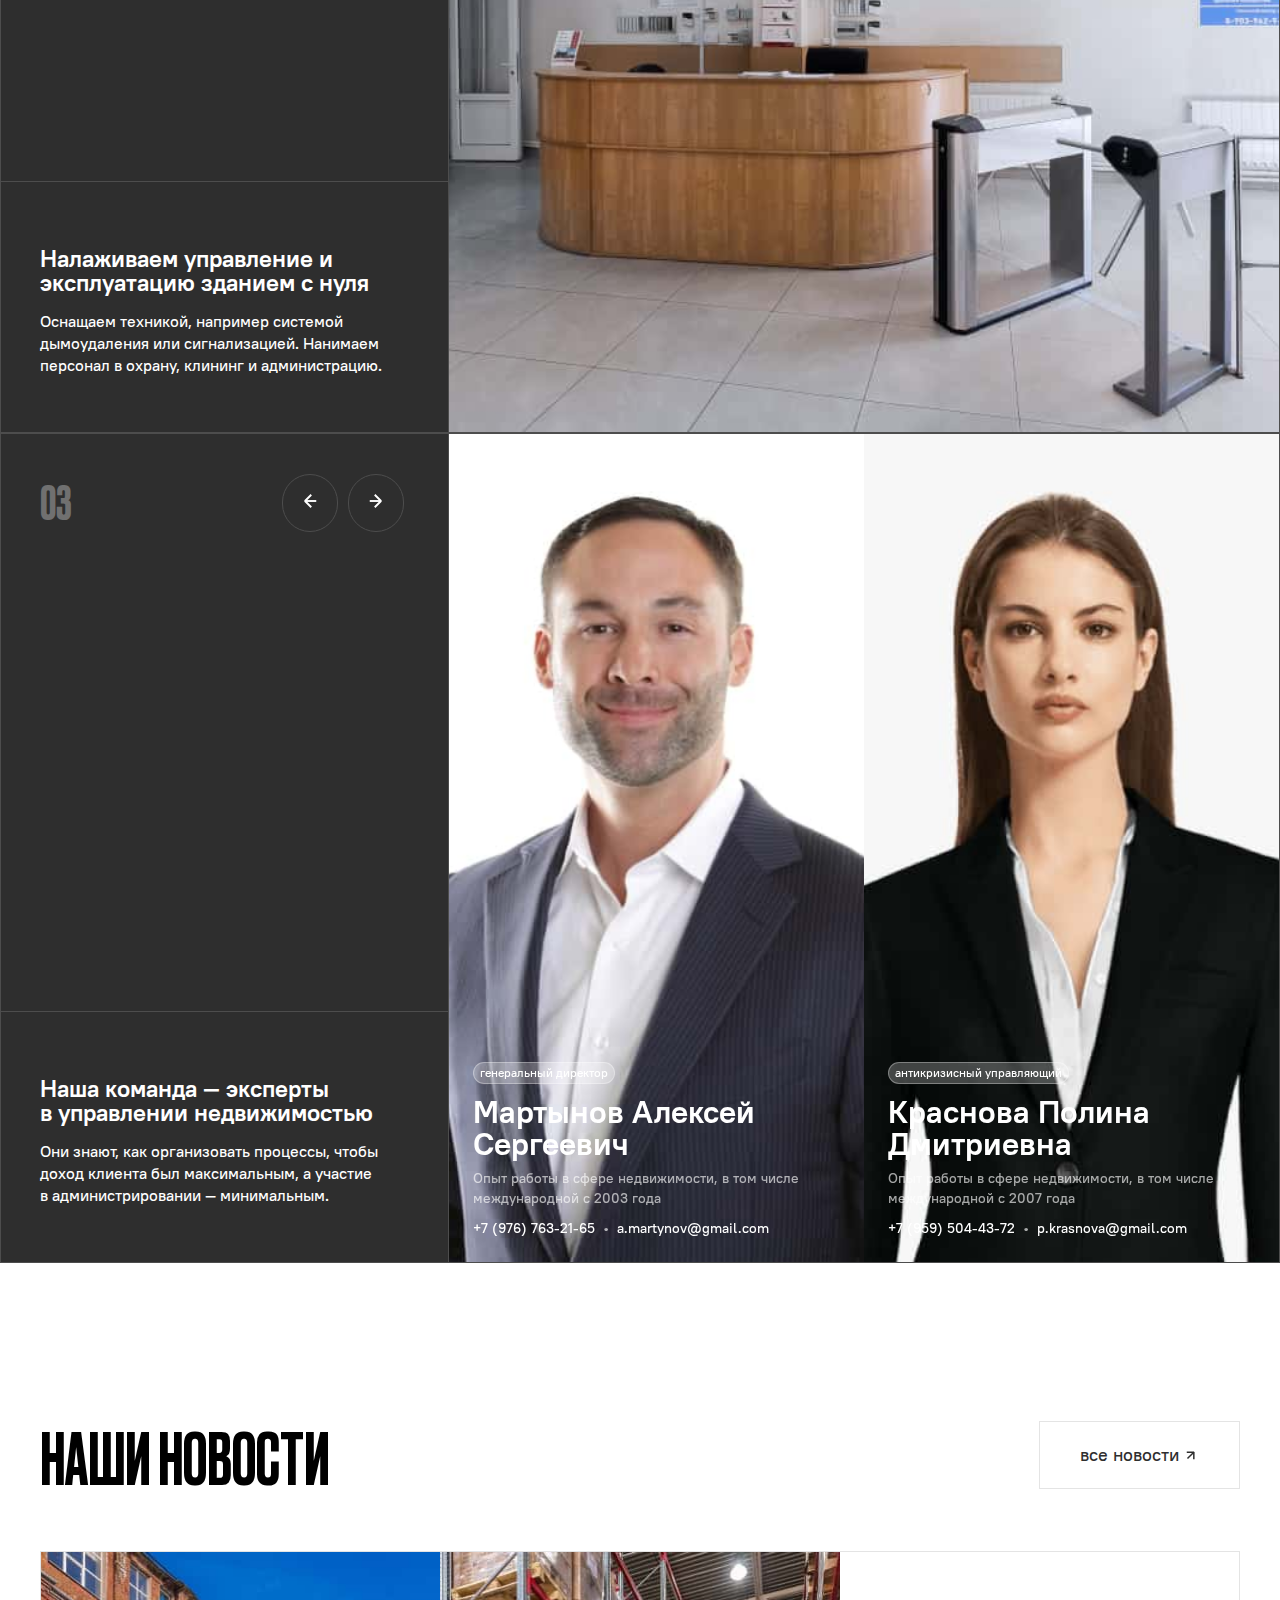
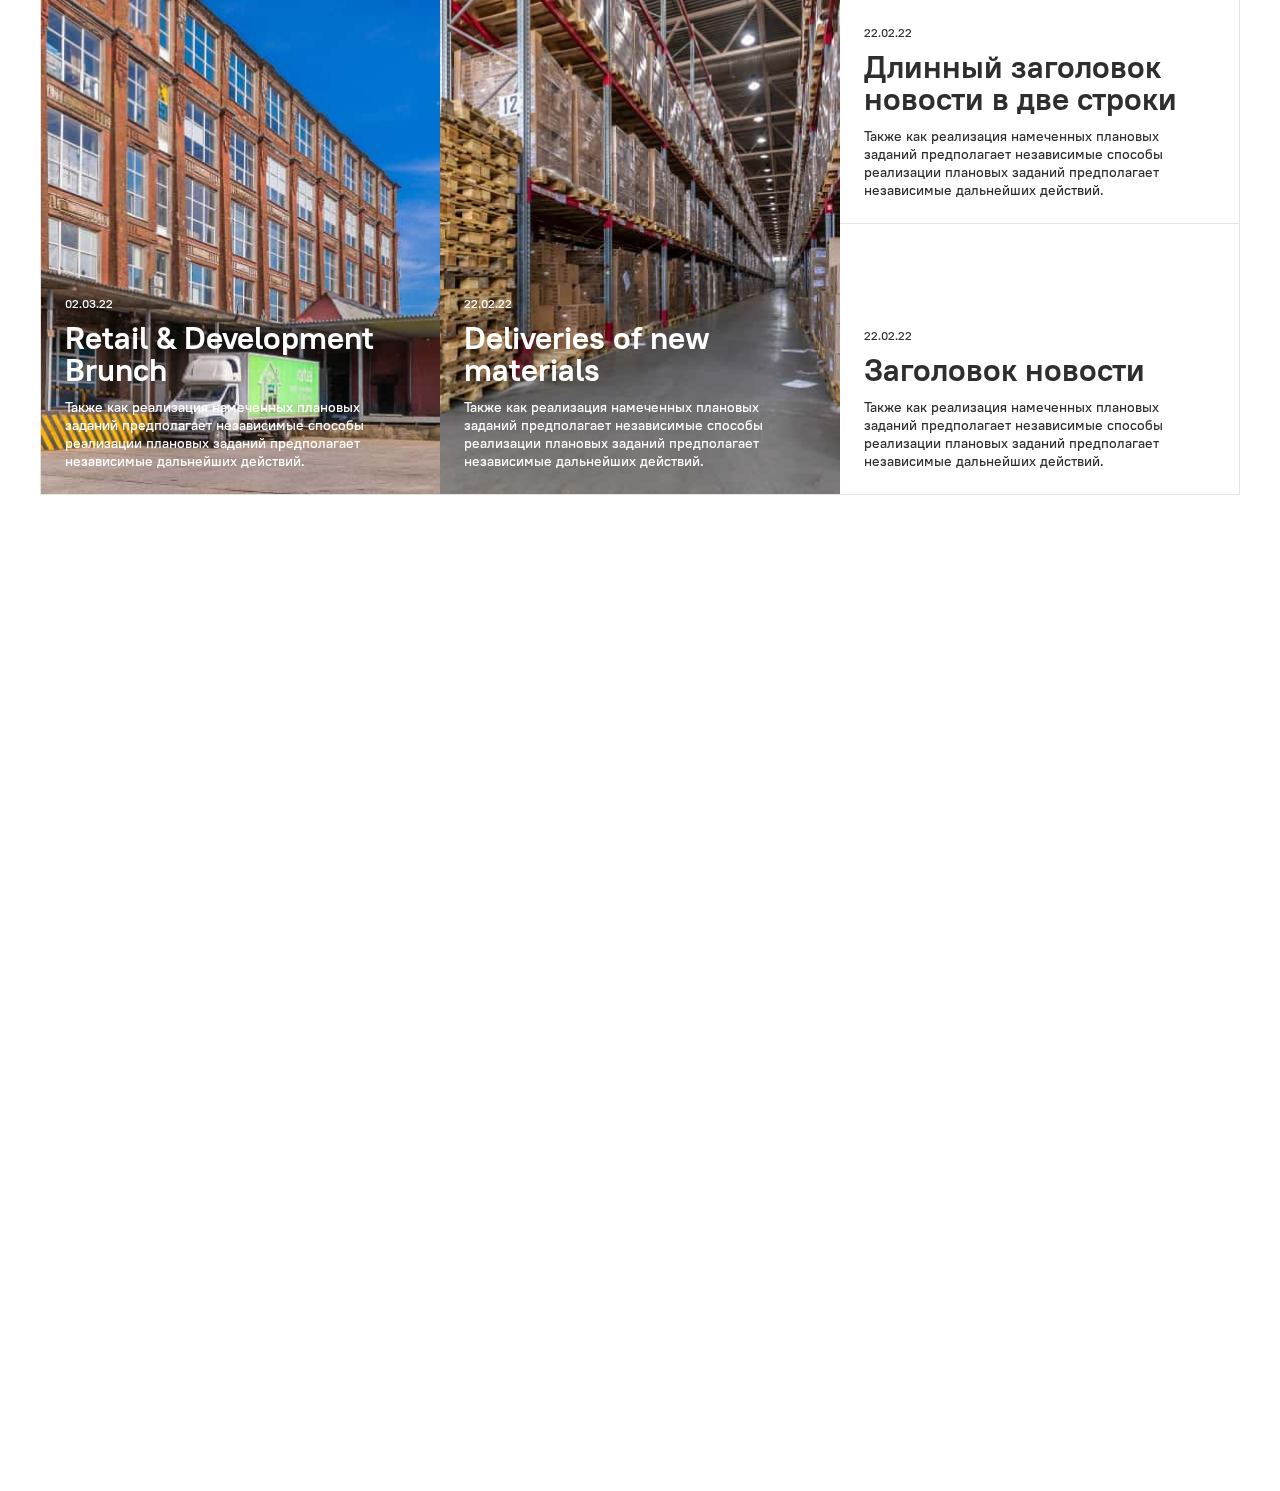
==== commit 0d17107e: "site is done" ====
--- a/index.html
+++ b/index.html
@@ -6,7 +6,7 @@
     <meta name="viewport" content="width=device-width, initial-scale=1.0">
     <meta http-equiv="X-UA-Compatible" content="ie=edge">
     <meta name="description" content=""><!-- CSS only -->
-    <link rel="stylesheet" href="css/style.css?1676206616308">
+    <link rel="stylesheet" href="css/style.min.css">
     <link rel="stylesheet" href="https://cdn.jsdelivr.net/npm/swiper@8/swiper-bundle.min.css">
   </head>
   <body>
@@ -25,7 +25,7 @@
           document.body.insertBefore(div, document.body.childNodes[0]);
         }
       })();
-      
+
     </script>
     <div class="page">
       <div class="page__core">
@@ -490,5 +490,5 @@
   </body>
 </html>
 <script src="https://cdn.jsdelivr.net/npm/swiper@8/swiper-bundle.min.js"></script>
-<script src="js/libs.js"></script>
-<script src="js/main.js"></script>+<script src="js/libs.min.js"></script>
+<script src="js/main.min.js"></script>--- a/css/style.min.css
+++ b/css/style.min.css
@@ -0,0 +1 @@
+@charset 'UTF-8';@font-face{font-family:PTRootUI;font-weight:500;font-style:normal;src:url(../../fonts/PTRootUI/PTRootUI-Medium.woff2) format('woff2'),url(../fonts/PTRootUI/PTRootUI-Medium.woff) format('woff')}@font-face{font-family:PTRootUI;font-weight:700;font-style:normal;src:url(../../fonts/PTRootUI/PTRootUI-Bold.woff2) format('woff2'),url(../fonts/PTRootUI/PTRootUI-Bold.woff) format('woff')}@font-face{font-family:DrukCyr;font-weight:500;font-style:normal;src:url(../../fonts/DrukCyr/DrukCyr-Medium.woff2) format('woff2'),url(../fonts/DrukCyr/DrukCyr-Medium.woff) format('woff')}/*! normalize.css v8.0.1 | MIT License | github.com/necolas/normalize.css */html{line-height:1.15;-webkit-text-size-adjust:100%}body{margin:0;background-color:#fff;overflow:auto}details,main{display:block}h1{font-size:2em;margin:.67em 0}hr{overflow:visible;box-sizing:content-box;height:0}code,kbd,pre,samp{font-family:monospace,monospace;font-size:1em}a{background-color:transparent;color:red;text-underline-offset:.2em}abbr[title]{text-decoration:underline;text-decoration:underline dotted;border-bottom:none;-webkit-text-decoration:underline dotted}b,strong{font-weight:bolder}small{font-size:80%}sub,sup{font-size:75%;line-height:0;position:relative;vertical-align:baseline}sub{bottom:-.25em}sup{top:-.5em}img{border-style:none}button,input,optgroup,select,textarea{font-family:inherit;font-size:100%;line-height:1.15;margin:0}button,input{overflow:visible}button,select{text-transform:none}[type=button],[type=reset],[type=submit],button{-webkit-appearance:button}[type=button]::-moz-focus-inner,[type=reset]::-moz-focus-inner,[type=submit]::-moz-focus-inner,button::-moz-focus-inner{padding:0;border-style:none}[type=button]:-moz-focusring,[type=reset]:-moz-focusring,[type=submit]:-moz-focusring,button:-moz-focusring{outline:ButtonText dotted 1px}fieldset{padding:.35em .75em .625em}legend{display:table;box-sizing:border-box;max-width:100%;padding:0;white-space:normal;color:inherit}progress{vertical-align:baseline}textarea{overflow:auto}[type=checkbox],[type=radio]{box-sizing:border-box;padding:0}[type=number]::-webkit-inner-spin-button,[type=number]::-webkit-outer-spin-button{height:auto}[type=search]{outline-offset:-2px;-webkit-appearance:textfield}[type=search]::-webkit-search-decoration{-webkit-appearance:none}::-webkit-file-upload-button{font:inherit;-webkit-appearance:button}summary{display:list-item}[hidden],template{display:none}a:hover{color:#00f}.page{font-family:PTRootUI,Arial,'Helvetica CY','Nimbus Sans L',sans-serif}.page__core{position:relative;z-index:2;background-color:#fff}.width{width:100%;max-width:1240px;margin-right:auto;margin-left:auto;padding-right:20px;padding-left:20px;flex:0 0 auto}.noscript{text-align:center;color:grey;background:red}.no-wrap{white-space:nowrap}.visually-hidden{position:absolute;visibility:hidden;clip:rect(0 0 0 0);width:1px;height:1px;margin:-1px}.icn{display:inline-block;fill:currentColor}.cursor{position:fixed;z-index:2;display:block;width:140px;height:140px;transform:translate(-50%,-50%);pointer-events:none}.cursor__wrapper{display:flex;width:140px;height:140px;transition:opacity .5s,transform .5s;transform:scale(0);opacity:0;border-radius:100px;background-color:rgba(138,140,206,.64);box-shadow:0 4px 4px rgba(23,23,23,.2),0 8px 24px rgba(23,23,23,.32);align-items:center;justify-content:center;-webkit-backdrop-filter:blur(12px);backdrop-filter:blur(12px)}.cursor__text{font-size:18px;font-weight:500;line-height:1;transform:rotate(-12deg);text-align:center;color:#fff}.btn{font-size:18px;font-weight:500;line-height:1;position:relative;z-index:2;padding:24px 39px;cursor:pointer;transition:opacity .3s;text-decoration:none;color:#2e2e2e;border:1px solid #e4e4e4;border-radius:0;outline:0!important;background-color:#fff}.btn:hover{border:1px solid #e4e4e4}.btn:active{opacity:.7;border:1px solid #e4e4e4}.btn:active,.btn:focus{outline:0}.btn::-moz-focus-inner{border:0}.btn:after{position:absolute;z-index:1;bottom:0;left:0;width:100%;height:0;content:'';transition:height .3s;background:#8a8cce}.btn:hover:after{height:100%}.btn__text{position:relative;z-index:10;display:inline-flex;transition:color .3s;align-items:center;justify-content:flex-start;-moz-column-gap:4px;column-gap:4px}.btn:hover .btn__text{color:#fff}.btn__arrow{display:block;width:16px;height:16px;transition:color .3s,transform .3s;transform:rotate(45deg);color:#2e2e2e;fill:rgba(255,255,255,0)}.btn:hover .btn__arrow{transform:rotate(90deg);color:#fff}:not(.btn-check)+.btn:active{border-color:#e4e4e4}.contact__name{font-size:12px;font-weight:500;line-height:1;margin-bottom:8px;color:#707070}.contact__offer{font-size:20px;font-weight:500;line-height:1.4;position:relative;display:block;overflow-y:hidden;margin-bottom:8px;transition:opacity .3s;text-decoration:none;color:rgba(255,255,255,0)}.contact__offer:hover{color:rgba(255,255,255,0)}.contact__offer:active{opacity:.7}.contact__offer::after,.contact__offer::before{position:absolute;display:block;min-width:-moz-max-content;min-width:max-content;content:attr(data-offer);transition:transform .3s;color:#fff}.contact__offer::before{bottom:0;left:0}.contact__offer::after{bottom:-100%;left:0;color:#8a8cce}.contact__offer:hover::after,.contact__offer:hover::before{transform:translateY(-100%)}.form{display:flex;flex-direction:column;width:100%;max-width:600px;align-items:flex-start;justify-content:flex-start;gap:16px}.form__field{position:relative;z-index:1;width:100%}.form__input{font-family:DrukCyr;font-size:48px;font-weight:500;line-height:1.0833333333;width:100%;height:64px;transition:border-bottom .3s;color:#fff;border:none;border-bottom:1px solid #4d4d4d;outline:0;background-color:rgba(255,255,255,0)}.form__input:focus,.form__input:hover{border-bottom:1px solid #fff}.form__label{font-family:DrukCyr;font-size:48px;font-weight:500;line-height:1.0833333333;position:absolute;top:7px;left:2px;transition:.3s;text-transform:uppercase;pointer-events:none;color:#fff}.form__input:focus~.form__label,.form__input:valid~.form__label{font-size:10px;line-height:1.2;top:-12px;color:#adadad}.form__btn{width:100%;margin-top:16px;text-align:center;border:none}.form__btn:active,.form__btn:hover{border:none}.logo{display:block;padding:21.5px 39px;border:1px solid #e4e4e4}.logo svg{display:block;width:auto;height:100%;color:#2e2e2e;position:relative;top:4px}.logo--black{border:1px solid #4d4d4d}.logo--black svg{color:#fff}.nav{position:relative;z-index:100;display:flex;flex-grow:1}.nav__inner{display:flex;border-top:1px solid #e4e4e4;border-bottom:1px solid #e4e4e4;background-color:#fff;align-items:center;justify-content:flex-start;flex-grow:1}.nav--black .nav__inner{border-top:1px solid #4d4d4d;border-bottom:1px solid #4d4d4d;background-color:#2e2e2e}.nav__text{position:relative;display:flex;padding:25px 20px;align-items:center;justify-content:flex-start;-moz-column-gap:8px;column-gap:8px}.nav__text::after{position:absolute;right:0;bottom:-1px;left:0;width:100%;height:1px;content:'';cursor:default;background-color:#e4e4e4}.nav--black .nav__text::after,.nav--black .nav__text::before{background-color:#4d4d4d}.nav__link{font-size:18px;font-weight:500;line-height:.8888888889;display:flex;transition:color .3s,opacity .3s;text-decoration:none;color:#2e2e2e}.nav__link:hover{color:#8a8cce}.nav__link:active{opacity:.7}.nav--black .nav__link,.nav__link--color-white{color:#fff}.nav__text:hover .nav__link{color:#8a8cce}.nav__icon{position:relative;width:14px;height:14px;border:1px solid #e4e4e4;border-radius:100px}.nav__icon::after,.nav__icon::before{position:absolute;top:4px;left:6px;display:block;width:2px;height:6px;content:'';transition:transform .3s;background-color:#2e2e2e}.nav__icon::after{transform:rotate(90deg)}.nav--black .nav__icon{border:1px solid #4d4d4d}.nav--black .nav__icon::after,.nav--black .nav__icon::before{background-color:#fff}.nav__text:hover .nav__icon::after,.nav__text:hover .nav__icon::before{transition:transform .3s;transform:rotate(-90deg)}.nav__text--color-white .nav__icon::after,.nav__text--color-white .nav__icon::before{background-color:#fff}.nav__dropdown{position:absolute;z-index:-1;right:0;left:-1px;display:block;width:100%;margin:0;padding:12px 0;list-style-type:none;transition:transform .5s;transform:translateY(-100%);border:1px solid #e4e4e4;background-color:#fff}.nav--black .nav__dropdown{padding:10px 0;border:1px solid #4d4d4d;border-right:none;border-left:none;background-color:#2e2e2e}.nav__list{position:relative}.nav__list:after{position:absolute;z-index:1;bottom:0;left:0;width:100%;height:0;content:'';transition:height .3s;background:#8a8cce}.nav__list:hover:after{height:100%}.nav__list-link{font-size:18px;font-weight:500;line-height:.8888888889;position:relative;z-index:10;display:block;padding:20px 24px;transition:color .3s,opacity .3s;text-decoration:none;color:#2e2e2e}.nav__list-link:hover{color:#8a8cce}.nav__list-link:active{opacity:.7}.nav--black .nav__list-link{padding:16px 24px;color:#fff}.nav__list:hover .nav__list-link{color:#fff}.ticker{position:relative;z-index:3;display:block;margin:84px 0;cursor:none!important;border:none;background-color:#2e2e2e}.ticker:hover .cursor__wrapper{transform:scale(1);opacity:1}.ticker__inner{position:relative;overflow:hidden}.ticker__wrapper{position:relative;display:flex;width:100vw;height:76px;padding-bottom:4px;align-items:center}.ticker__wrapper:last-child{padding-bottom:0}.ticker__item{position:absolute;top:0;right:0;display:flex;width:-moz-max-content;width:max-content;padding-right:40px;align-items:center;gap:40px}.ticker__text{font-family:DrukCyr;font-size:72px;font-weight:500;line-height:1;display:block;text-transform:uppercase}.ticker__text--color-white{color:#fff}.ticker__text--color-white::after{display:inline-block;padding-left:40px;content:'•'}.ticker__text--color-black{color:#2e2e2e;text-shadow:0 1px 0 #fff,0 -1px 0 #fff,1px 0 0 #fff,-1px 0 0 #fff,1px 1px 0 #fff,1px -1px 0 #fff,-1px 1px 0 #fff,-1px -1px 0 #fff}.footer{position:sticky;z-index:1;bottom:0;overflow:hidden;width:100%;height:100vh;margin-top:auto;background-color:#2e2e2e}.footer__inner{display:flex;flex-direction:column;height:100%;align-items:center;justify-content:space-between}.footer__ticker{width:-webkit-fill-available;border:1px solid #4d4d4d;border-bottom:none;flex-grow:1}.footer__content{display:block;overflow:hidden;width:-webkit-fill-available;border:1px solid #4d4d4d;border-top:none}.footer__head{width:100%;background-color:#2e2e2e}.footer__head-wrapper{display:flex;align-items:center;justify-content:flex-start}.footer__head-wrapper .nav__inner{border-top:1px solid #4d4d4d;border-bottom:1px solid #4d4d4d;background-color:#2e2e2e}.footer__head-wrapper .nav__text::after{background-color:#4d4d4d}.footer__head-wrapper .nav__link{color:#fff}.footer__head-wrapper .nav__icon{border:1px solid #4d4d4d}.footer__head-wrapper .nav__icon::after,.footer__head-wrapper .nav__icon::before{background-color:#fff}.footer__head-wrapper .nav__dropdown{padding:8px 0;border:1px solid #4d4d4d;background-color:#2e2e2e}.footer__head-wrapper .nav__list-link{padding:16px 24px;color:#fff}.footer__head-wrapper .nav.open,.footer__head-wrapper .nav__dropdown:hover,.footer__head-wrapper .nav__text:hover~.footer__head-wrapper .nav__dropdown{transform:translateY(0)}.footer__head-wrapper .logo{padding-left:40px;border:1px solid #4d4d4d;border-left:none}.footer__head-wrapper .logo svg{color:#fff}.footer__foot{margin-left:149px;border-left:1px solid #4d4d4d}.footer__contact{display:flex;padding:44px 40px 56px 20px;border-bottom:1px solid #4d4d4d;align-items:center;justify-content:space-between}.footer__address{width:100%;max-width:274px}.footer__header{font-size:20px;font-weight:500;line-height:1.4;margin-bottom:8px;color:#fff}.footer__subheader{font-size:12px;font-weight:500;line-height:1;margin-bottom:8px;color:#707070}.footer__link{font-size:12px;font-weight:500;line-height:1.3333333333;transition:color .3s,opacity .3s;color:#707070}.footer__link:hover{color:#fff}.footer__link:active{opacity:.7}.footer__logos{display:flex;align-items:center;justify-content:flex-start;gap:12px}.footer__logo{display:flex;width:32px;height:32px;padding:4px;transition:color .3s,opacity .3s;color:#fff;border-radius:100px;background-color:#4d4d4d;align-items:center;justify-content:center}.footer__logo:hover{color:#8a8cce}.footer__logo:active{opacity:.7}.footer__end{display:flex;padding:12px 40px 12px 20px;align-items:center;justify-content:space-between}.footer__about{display:flex;padding:14px 0;align-items:center;justify-content:flex-start;-moz-column-gap:24px;column-gap:24px}.footer__company{font-size:12px;font-weight:500;line-height:1;color:#707070}.header{position:sticky;z-index:100;top:0;width:100%;background-color:#fff}.header__inner{display:flex;align-items:center;justify-content:flex-start}.header__nav{position:relative;z-index:300}.header__nav .nav__dropdown:hover,.header__nav .nav__text:hover~.nav__dropdown{transform:translateY(0);opacity:1}.header__menu{display:none;max-height:68px}.header__burger{position:relative;width:14px;height:10px;margin-right:4px}.header__line{position:absolute;right:0;left:0;display:block;width:100%;height:1px;transition:background-color .3s;background-color:#2e2e2e}.header__line--one{top:0}.header__line--two{top:50%}.header__line--three{top:100%}.header__menu:active .header__line,.header__menu:hover .header__line{background-color:#fff}.map{position:relative;overflow-x:clip;margin:0 40px 450px}.map__inner{position:absolute;z-index:5;width:100%;height:620px;transform:translateY(-170px);background-color:#fff;background-size:auto 100%;box-shadow:0 64px 72px rgba(46,46,46,.03),0 32px 32px rgba(46,46,46,.02),0 12px 12px rgba(46,46,46,.01)}.map__content{display:flex;flex-direction:column;height:100%;background-image:url(../img/bg/map-desk.svg);background-repeat:no-repeat;background-position:right;align-items:flex-start;justify-content:space-between}.map__header{font-family:DrukCyr;font-size:72px;font-weight:500;line-height:1;max-width:384px;padding:28px 40px 40px;text-transform:uppercase}.map__foot{display:flex;padding:40px;align-items:flex-start;justify-content:space-between;-moz-column-gap:40px;column-gap:40px}.map__info{width:auto;max-width:180px}.map__subheader{font-family:DrukCyr;font-size:48px;font-weight:500;line-height:1;margin-bottom:8px;text-transform:uppercase}.map__text{font-size:16px;font-weight:500;line-height:1;color:#adadad}.menu{position:fixed;z-index:110;visibility:hidden;overflow:scroll;width:100%;height:100%;transition:opacity .3s,visibility .3s;opacity:0}.menu.open{visibility:visible;opacity:1}.menu__inner{display:flex;flex-direction:column;height:100%}.menu__head{display:flex;transition:transform .5s;transform:translateY(-100%);align-items:center;justify-content:space-between}.menu__head .logo{border-right:none}.menu.open .menu__head{transform:translateY(0)}.menu__empty{padding-top:66px;border-top:1px solid #e4e4e4;border-bottom:1px solid #e4e4e4;flex-grow:1}.menu__close{max-height:68px}.menu__cross{position:relative;display:inline-block;width:18px;height:18px}.menu__cross:after,.menu__cross:before{position:absolute;top:4px;left:8px;display:inline-block;width:1.5px;height:14px;content:'';transition:transform .3s,background-color .3s;background-color:#2e2e2e}.menu__cross:before{transform:rotate(45deg)}.menu__cross:after{transform:rotate(-45deg)}.menu__close:hover .menu__cross:before{transform:rotate(90deg);background-color:#fff}.menu__close:hover .menu__cross:after{transform:rotate(-90deg);background-color:#fff}.menu__content{position:relative;display:flex;flex-direction:column;transition:transform .5s;transform:translateY(100%);background-color:#2e2e2e;flex-grow:1;align-items:flex-start;justify-content:flex-start}.menu.open .menu__content{transform:translateY(0)}.menu__btn{position:fixed;z-index:111;bottom:0;left:0;width:100%}.menu__nav{overflow:hidden;width:100%}.menu__nav .nav__inner{overflow:hidden;flex-direction:column;margin-bottom:116px;border:none;background-color:#2e2e2e;align-items:flex-start}.menu__nav .nav__item{overflow:hidden;width:100%}.menu__nav .nav__text{z-index:111;background-color:#2e2e2e}.menu__nav .nav__dropdown{transition:none;opacity:0}.menu__nav .nav__dropdown.open{position:relative;z-index:110;transition:opacity .3s;transform:translateY(0);opacity:1}.modal{position:fixed;z-index:120;visibility:hidden;overflow:scroll;width:100%;height:100%;transition:opacity .3s,visibility .3s;opacity:0}.modal.open{visibility:visible;opacity:1}.modal__inner{display:flex;flex-direction:column;height:100%}.modal__head{position:relative;display:flex;transition:transform .5s;transform:translateY(-100%);background-color:#2e2e2e}.modal.open .modal__head{transform:translateY(0)}.modal__empty{border-top:1px solid #4d4d4d;border-bottom:1px solid #4d4d4d;flex-grow:1}.modal__close{position:relative;width:32px;padding:16px;cursor:pointer;border:1px solid #4d4d4d}.modal__close:after,.modal__close:before{position:absolute;top:25%;left:48%;display:block;width:2px;height:32px;content:'';transition:transform .3s;background-color:#fff}.modal__close:before{transform:rotate(45deg)}.modal__close:after{transform:rotate(-45deg)}.modal__close:hover:before{transform:rotate(90deg)}.modal__close:hover:after{transform:rotate(-90deg)}.modal__content{display:flex;flex-direction:column;padding:24px 40px;transition:transform .5s;transform:translateY(100%);background-color:#2e2e2e;flex-grow:1;align-items:flex-start;justify-content:space-between}.modal.open .modal__content{transform:translateY(0)}.modal__tagline{width:100%;max-width:485px}.modal__header{font-family:DrukCyr;font-size:96px;font-weight:500;line-height:1;margin-bottom:16px;text-transform:uppercase;color:#fff}.modal__subheader{font-size:20px;font-weight:500;line-height:1.4;color:#fff}.modal__foot{display:flex;width:100%;margin-bottom:16px;align-items:flex-end;justify-content:space-between;gap:48px}.news{padding:96px 0;background-color:#fff}.news__inner{margin:0 40px}.news__head{display:flex;align-items:center;justify-content:space-between;flex-wrap:wrap}.news__header{font-family:DrukCyr;font-size:72px;font-weight:500;line-height:1;text-transform:uppercase;order:1}.news__btn{padding:24px 40px;border:1px solid #e4e4e4;order:2}.news__btn:hover{border:1px solid #e4e4e4}.news__wrapper{display:grid;border:1px solid #e4e4e4;order:3;grid-template-columns:repeat(3,1fr)}.news__card{position:relative;overflow:hidden;text-decoration:none;color:#fff}.news__card:hover{color:#fff}.news__picture{position:relative;width:100%;height:100%;transition:transform .5s}.news__picture img{width:100%;height:100%;-o-object-fit:cover;object-fit:cover;-o-object-position:center;object-position:center}.news__card:hover .news__picture{transform:scale(1.2)}.news__content{position:absolute;right:0;bottom:0;left:0;display:flex;flex-direction:column;padding:24px;align-items:flex-start;justify-content:flex-end;gap:12px}.news__date{font-size:12px;font-weight:500;line-height:1;position:relative;z-index:2}.news__text{font-size:14px;font-weight:500;line-height:1.2857142857;position:relative;z-index:2}.news__subheader{font-size:32px;font-weight:700;line-height:1;position:relative;z-index:2;margin-top:0;margin-bottom:0}.news__group{display:flex;flex-direction:column;justify-content:flex-start;align-items:center}.news__item{position:relative;z-index:2;display:flex;flex-direction:column;height:50%;padding:24px;transition:color .3s,opacity .3s;text-decoration:none;color:#2e2e2e;align-items:flex-start;justify-content:flex-end;gap:12px}.news__item:hover{color:#fff}.news__item:active{opacity:.7}.news__item:first-child{border-bottom:1px solid #e4e4e4}.news__item:after{position:absolute;z-index:1;bottom:0;left:0;width:100%;height:0;content:'';transition:height .3s;background:#8a8cce}.news__item:hover:after{height:100%}.powers{padding-top:96px;background-color:#2e2e2e}.powers__header{font-family:DrukCyr;font-size:72px;font-weight:500;line-height:1;max-width:840px;margin-bottom:40px;margin-left:35%;text-transform:uppercase;color:#fff}.powers__slides{position:relative}.powers__item{position:sticky;top:66px;display:grid;height:92vh;border:1px solid #4d4d4d;background-color:#2e2e2e;justify-content:center;grid-template-columns:35% 65%}.powers__content{display:flex;flex-direction:column;align-items:flex-start;justify-content:space-between}.powers__count{font-family:DrukCyr;font-size:48px;font-weight:500;line-height:1.0833333333;padding:40px 39px;color:#707070}.powers__info{padding:40px 39px;border-top:1px solid #4d4d4d}.powers__subheader{font-size:24px;font-weight:700;line-height:1;margin-bottom:12px;color:#fff}.powers__text{font-size:16px;font-weight:500;line-height:1.375;color:#fff}.powers__img{height:100%;border-left:1px solid #4d4d4d}.powers__img img{width:100%;height:100%;-o-object-fit:cover;object-fit:cover;-o-object-position:center;object-position:center}.powers__slider{overflow:hidden;border-left:1px solid #4d4d4d}.powers__wrapper{width:100%;height:100%}.powers__slide{position:relative;height:100%}.powers__picture{position:relative;width:100%;height:100%}.powers__picture img{width:100%;height:100%;-o-object-fit:cover;object-fit:cover;-o-object-position:center;object-position:center}.powers__person{position:absolute;z-index:3;right:0;bottom:0;left:0;padding:24px}.powers__post{font-size:12px;font-weight:500;line-height:1;display:inline-block;margin-bottom:12px;padding:4px 6px;color:#fff;border:1px solid rgba(255,255,255,.32);border-radius:60px;background:rgba(255,255,255,.24)}.powers__name{font-size:32px;font-weight:700;line-height:1;margin-bottom:8px;color:#fff}.powers__about{font-size:14px;font-weight:500;line-height:1.4285714286;margin-bottom:10px;color:rgba(255,255,255,.64)}.powers__contact{display:flex;align-items:center;gap:8px}.powers__number{font-size:14px;font-weight:500;line-height:1.4285714286;display:inline-flex;color:#fff}.powers__number::after{display:block;margin-left:8px;content:'•';color:rgba(255,255,255,.64)}.powers__email{font-size:14px;font-weight:500;line-height:1.4285714286;color:#fff}.powers__buttons{position:absolute;z-index:5;top:40px;left:25%;display:flex;align-items:center;justify-content:flex-start;gap:10px}.powers__btn{padding:12px 17px;transition:opacity .3s;border:1px solid #4d4d4d;border-radius:100px}.powers__btn:hover{opacity:.8}.powers__btn:active{opacity:.6}.powers__btn--prev svg{transform:rotate(-90deg)}.powers__btn--next svg{transform:rotate(90deg)}.powers__btn svg{color:#fff;fill:rgba(255,255,255,0)}.tagline__inner{position:relative;display:flex;flex-direction:column;width:100%;height:1600px}.tagline__hero{position:absolute;top:0;left:0;width:100%;height:100%}.tagline__hero img{z-index:1;width:100%;height:38%;-o-object-fit:cover;object-fit:cover;-o-object-position:center;object-position:center}.tagline__hero-mask{position:absolute;z-index:5;bottom:0;left:0;width:100%;height:65%}.tagline__hero-mask img{width:100%;height:100%;-o-object-fit:cover;object-fit:cover;-o-object-position:center;object-position:center}.tagline__content{position:sticky;z-index:2;top:164px;left:0;width:100%;max-width:800px;margin:0 auto}.tagline__header{font-family:DrukCyr;font-size:96px;font-weight:500;line-height:1;margin-top:0;margin-bottom:32px;text-align:center;text-transform:uppercase;color:#fff}.tagline__subheader{font-size:20px;font-weight:500;line-height:1.4;max-width:500px;margin:0 auto;text-align:center;color:#fff}.workers{padding-top:140px;padding-bottom:96px;background-color:#fff}.workers__inner{margin:0 40px}.workers__header{font-family:DrukCyr;font-size:72px;font-weight:500;line-height:1;margin-bottom:40px;text-transform:uppercase}.workers__cards{display:grid;border-top:1px solid #e4e4e4;border-bottom:1px solid #e4e4e4;grid-template-columns:repeat(3,1fr)}.workers__item{position:relative;display:flex;flex-direction:column;padding:0 24px 24px;transition:color .5s,opacity .3s;text-decoration:none;color:#2e2e2e;align-items:center;justify-content:flex-start;gap:24px}.workers__item:hover{color:#fff}.workers__item:active{opacity:.7}.workers__item:after{position:absolute;z-index:1;bottom:0;left:0;width:100%;height:0;content:'';transition:height .5s;background:#8a8cce}.workers__item:hover:after{height:100%}.workers__item:first-child,.workers__item:last-child{border-right:1px solid #e4e4e4;border-left:1px solid #e4e4e4}.workers__icn{position:relative;z-index:2;margin:32px auto;fill:rgba(255,255,255,0)}.workers__content{position:relative;z-index:2}.workers__subheader{font-size:24px;font-weight:500;line-height:1}.workers__text{font-size:16px;font-weight:500;line-height:1.375}.workers__more{font-size:18px;font-weight:500;line-height:.8888888889;position:relative;z-index:2;display:flex;margin-right:auto;align-items:center;justify-content:flex-start;-moz-column-gap:4px;column-gap:4px}.workers__arrow{transition:transform .3s;transform:rotate(45deg);fill:rgba(255,255,255,0)}.workers__item:hover .workers__arrow{transform:rotate(90deg)}.page{position:relative;display:flex;flex-direction:column;box-sizing:border-box;min-height:calc(100 * var(--vh,1vh));justify-content:flex-start;align-items:center}.page__core{width:100%;flex:0 0 auto}body.is-open,body.open{overflow:hidden}@media (min-width:1020px){.footer__head .nav__dropdown:hover,.footer__head .nav__text:hover~.nav__dropdown{transform:translateY(0)}}@media (max-width:1020px){.footer{position:inherit;height:auto}.footer__head-wrapper{flex-direction:column}.footer__head-wrapper .logo{width:100%;padding-right:0;padding-left:0;border:1px solid #4d4d4d}.footer__head-wrapper .logo svg{margin:0 auto}.footer__nav{width:100%}.footer__nav .nav__inner{flex-direction:column;padding:24px 0;border-top:0}.footer__nav .nav__inner .nav__item{width:100%}.footer__nav .nav__inner .nav__text{padding:24px 20px;justify-content:center}.footer__nav .nav__inner .nav__text:after{display:none}.footer__nav .nav__inner .nav__dropdown{transition:none;opacity:0}.footer__nav .nav__inner .nav__dropdown.open{position:relative;z-index:1;transition:opacity .3s;transform:translateY(0);opacity:1}.footer__nav .nav__inner .nav__list-link{text-align:center}.footer__foot{margin-left:0;border-left:none}}@media (max-width:830px){.footer__contact{flex-direction:column;text-align:center;gap:24px}.footer__end{flex-direction:column;padding:12px 14px}.footer__about{flex-direction:column;text-align:center}.footer__company{padding-bottom:14px}}@media (max-width:1060px){.header .logo{padding:15.5px 39px;border-right:none}.header__menu{display:block;height:56px;max-height:56px;padding:17px 39px}.header__modal{display:none}.header__nav .nav__inner{padding-top:54px}.header__nav .nav__item{display:none}.menu__empty{padding-top:54px}.menu__close{height:56px;max-height:56px;padding:16px 39px}.modal__head .logo--black{padding:15.5px 39px;border-right:none}.modal__content{justify-content:flex-start;gap:24px}.modal__foot{flex-direction:column-reverse;margin-bottom:0;flex-grow:1;align-items:flex-start;justify-content:space-between}.modal__header{font-size:48px;line-height:1}.modal__subheader{font-size:16px;line-height:1.375}.modal .form__input{font-size:28px;line-height:1.0714285714}.modal .form__label{font-size:28px;line-height:1.0714285714;top:40%}.modal .form__btn{width:100%;padding:24px 0}}@media (max-width:1236px){.map__content{background-position-x:236px}.map__header{font-size:48px;line-height:1;margin:0}.map__subheader{font-size:28px;line-height:1.0714285714}.map__text{font-size:12px;line-height:1}}@media (max-width:996px){.map{margin:0 16px 450px}.map__content{background-position-x:-100px;background-size:648px}.map__header{font-size:48px;line-height:1;margin:0;padding:16px}.map__foot{width:100%;padding:16px}.map__subheader{font-size:28px;line-height:1.0714285714}.map__text{font-size:12px;line-height:1}.powers__item{position:initial;height:auto;grid-template-columns:100%}.powers__buttons{display:none}.workers{padding-top:64px;padding-bottom:64px}.workers__inner{margin:0 16px}.workers__header{font-size:40px;line-height:1}.workers__cards{border:none;grid-template-columns:repeat(1,1fr)}.workers__item{padding:0 16px 16px;border:1px solid #e4e4e4;border-top:none}.workers__item:nth-child(1){border-top:1px solid #e4e4e4}}@media (max-width:576px){.map__content{background-position-x:-70px;background-size:480px}}@media (max-width:1130px){.news{padding:64px 0}.news__inner{margin:0 16px}.news__header{margin-top:0;margin-bottom:24px}.news__btn{order:3}.news__wrapper{display:block;width:100%;margin-bottom:24px;border:none;order:2}.news__card:first-child,.news__group{display:none}.news__card:hover .news__picture{transform:scale(1)}}@media (max-width:1400px){.powers__buttons{left:22%}}@media (max-width:1200px){.powers__header{font-size:40px;line-height:1;max-width:500px;margin-top:0;margin-left:0;padding:0 40px}.workers__cards{border-bottom:none;grid-template-columns:repeat(2,1fr)}.workers__item{border-bottom:1px solid #e4e4e4}.workers__item:nth-child(2){border-right:1px solid #e4e4e4}}@media (max-width:768px){.powers{padding-top:64px}}@media (max-width:767px){.tagline__content{width:auto;padding:0 16px}.tagline__header{font-size:42px;line-height:1}.tagline__subheader{font-size:16px;line-height:1.375}}@media (max-width:360px){.tagline__header{font-size:40px;line-height:1}}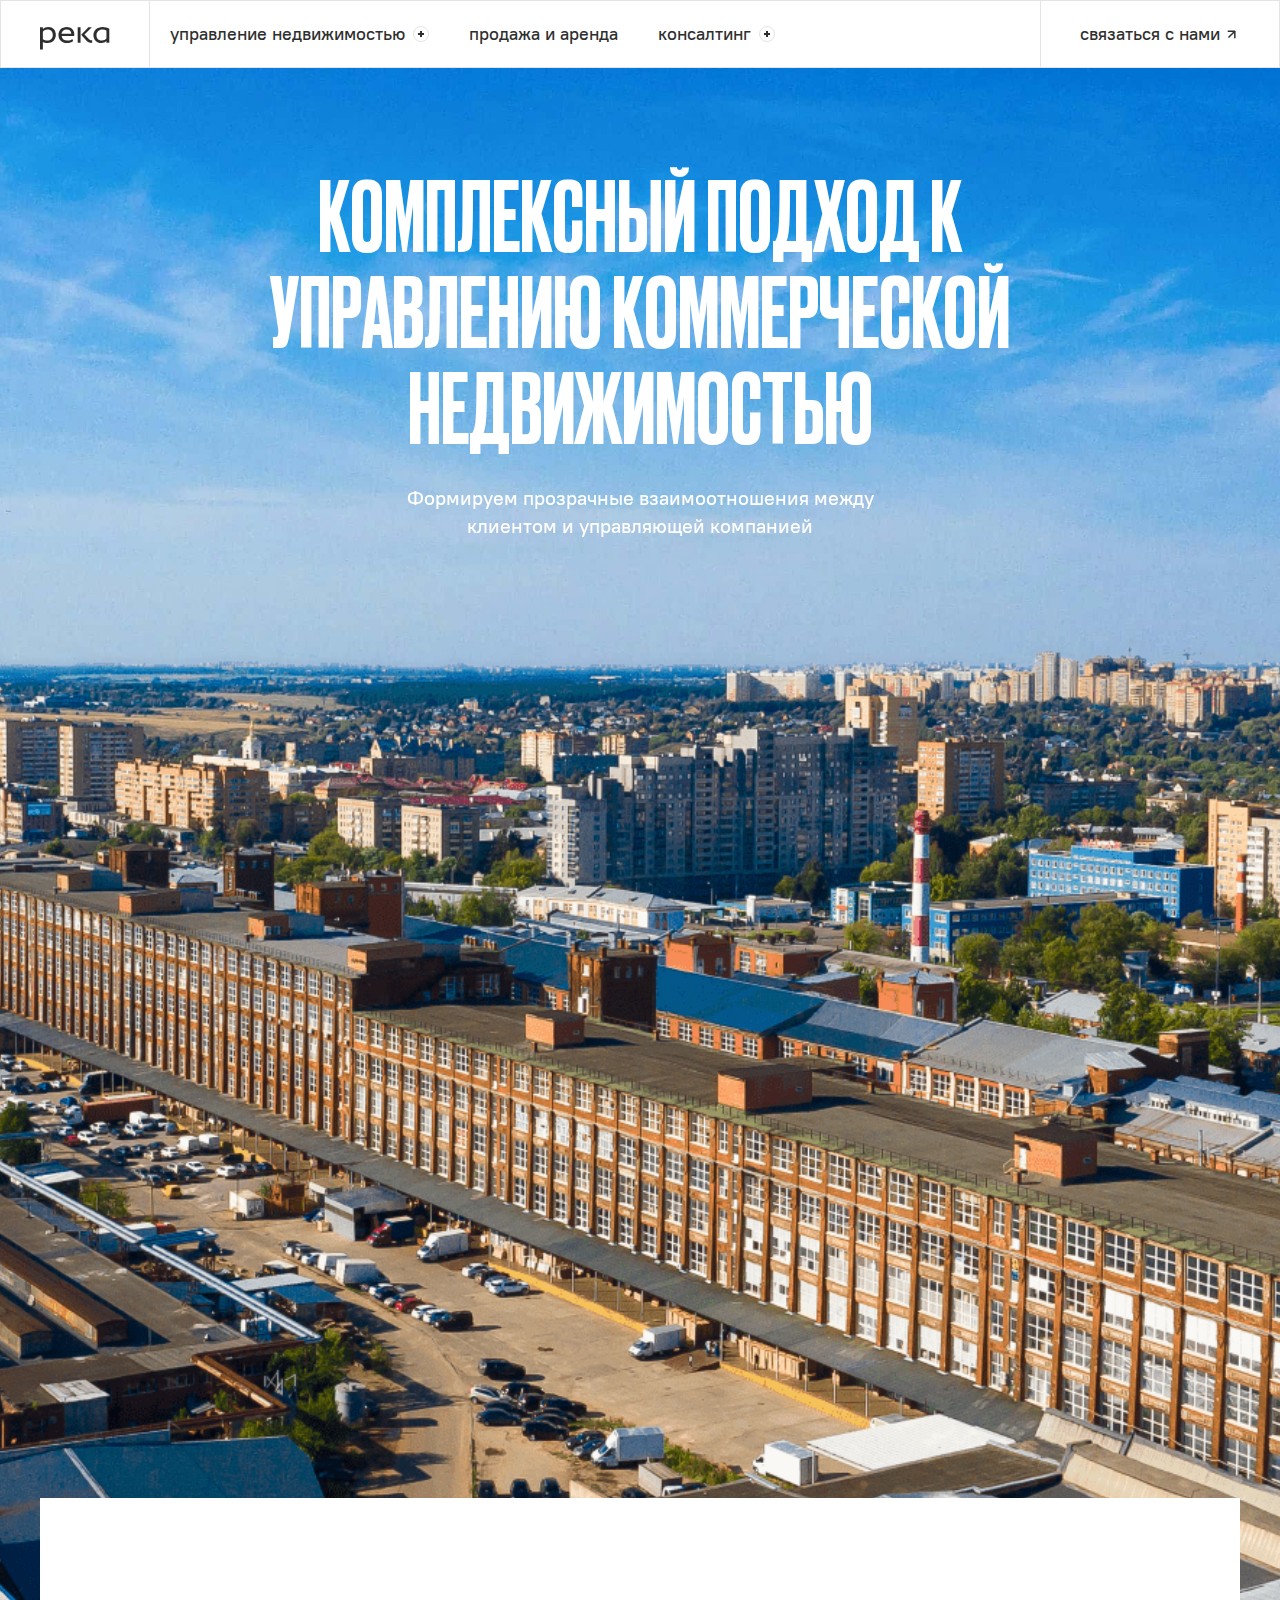
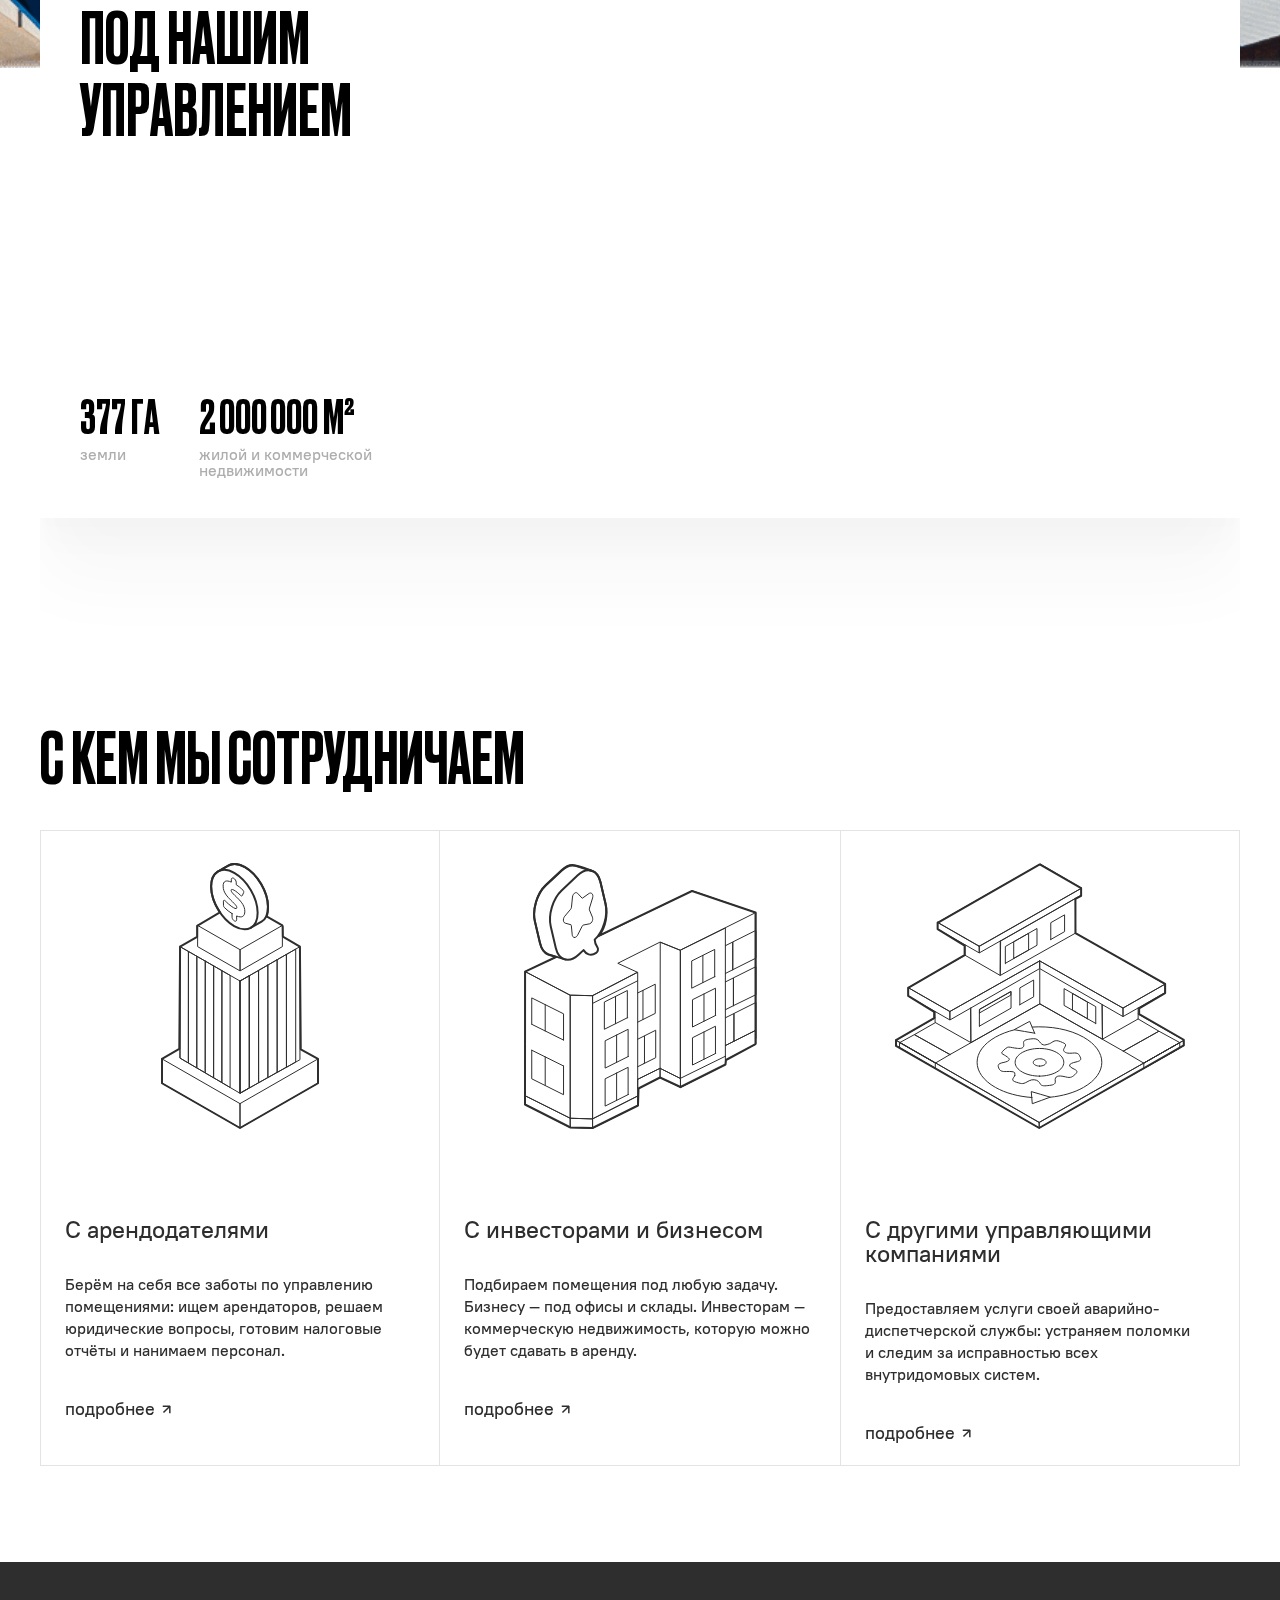
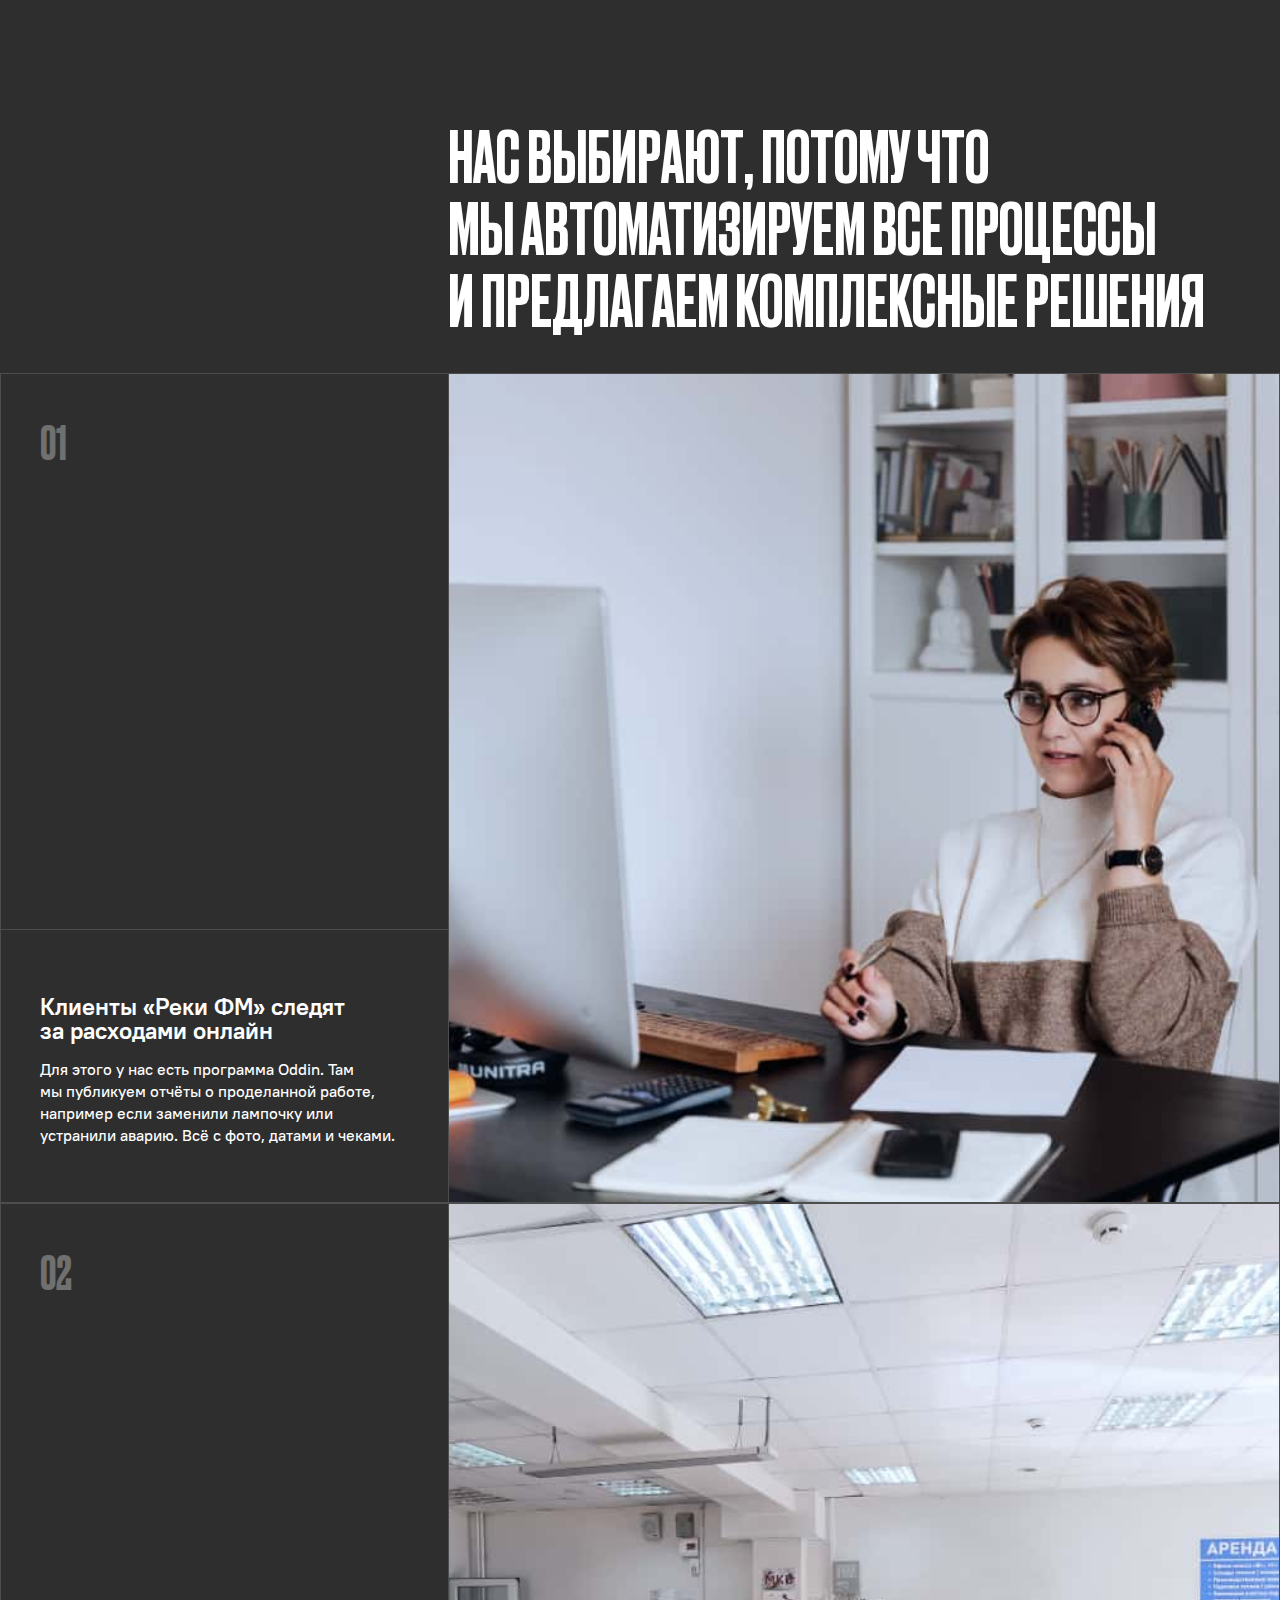
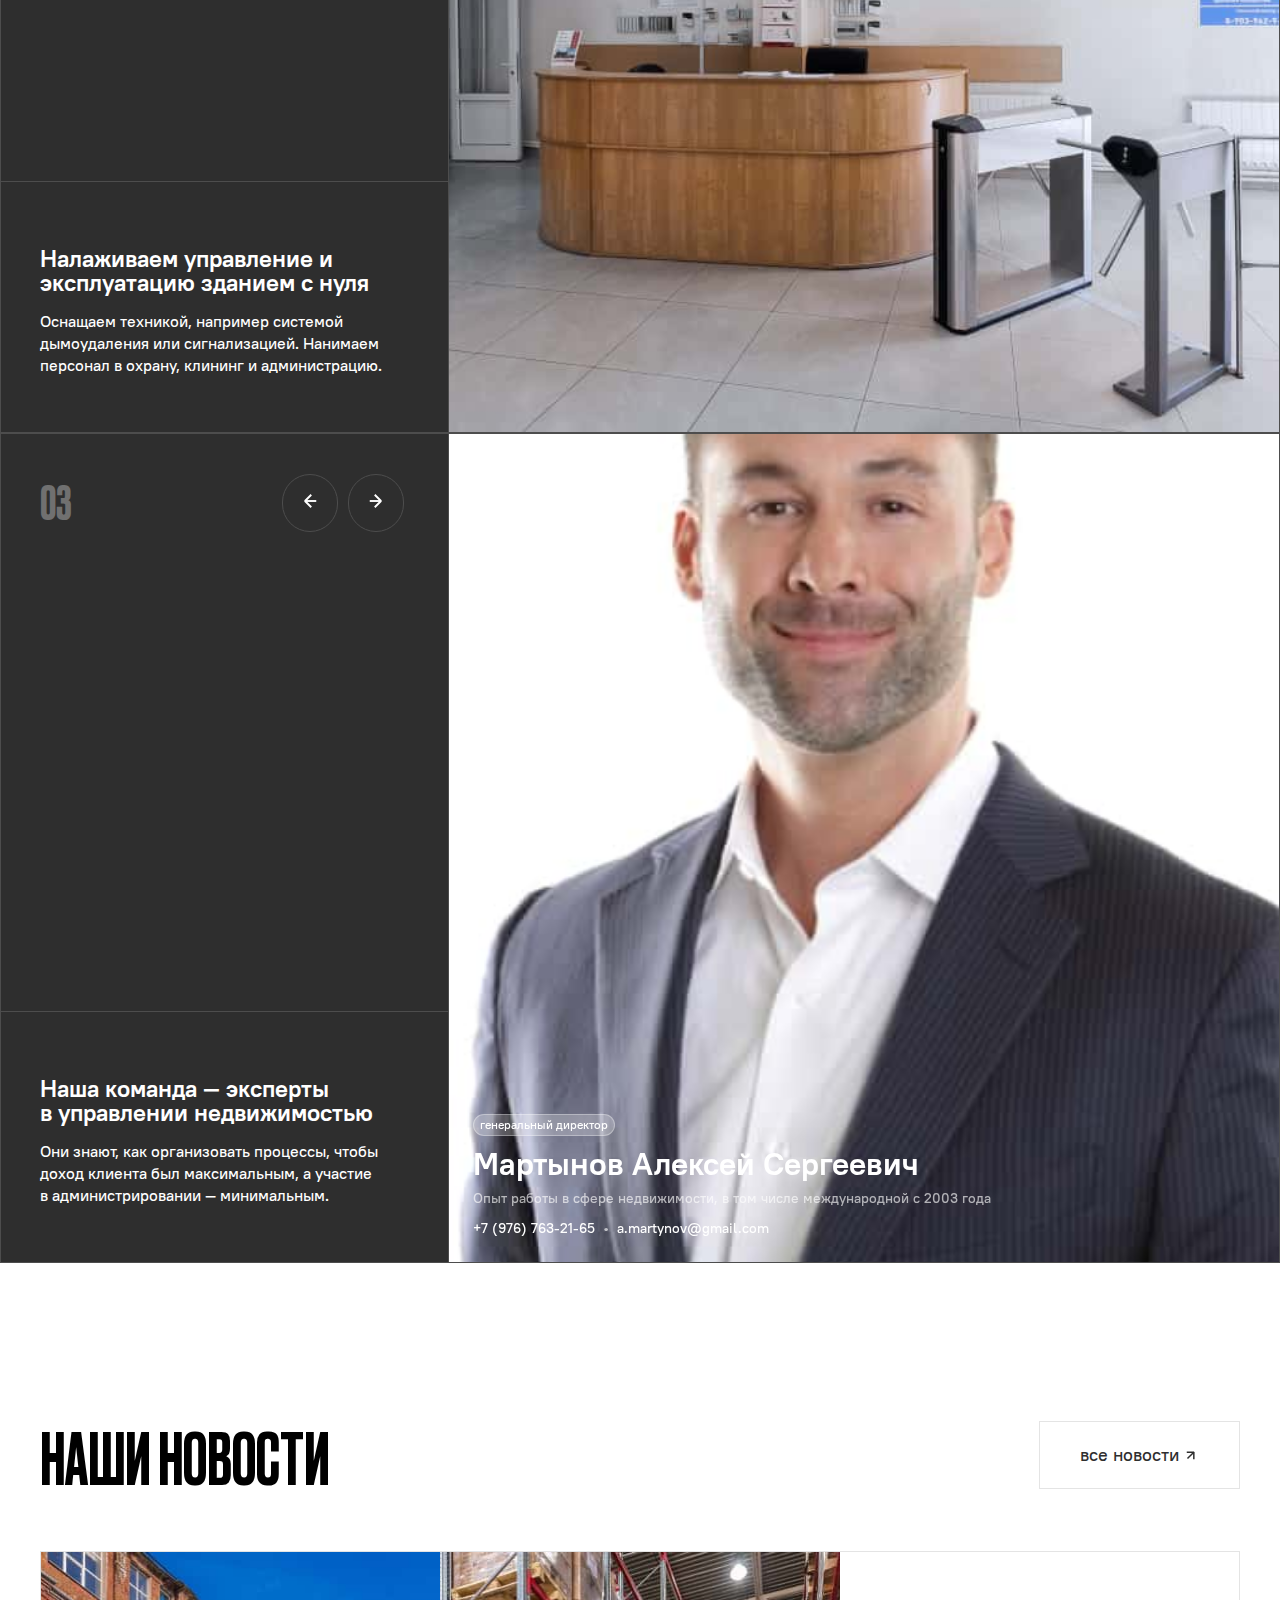
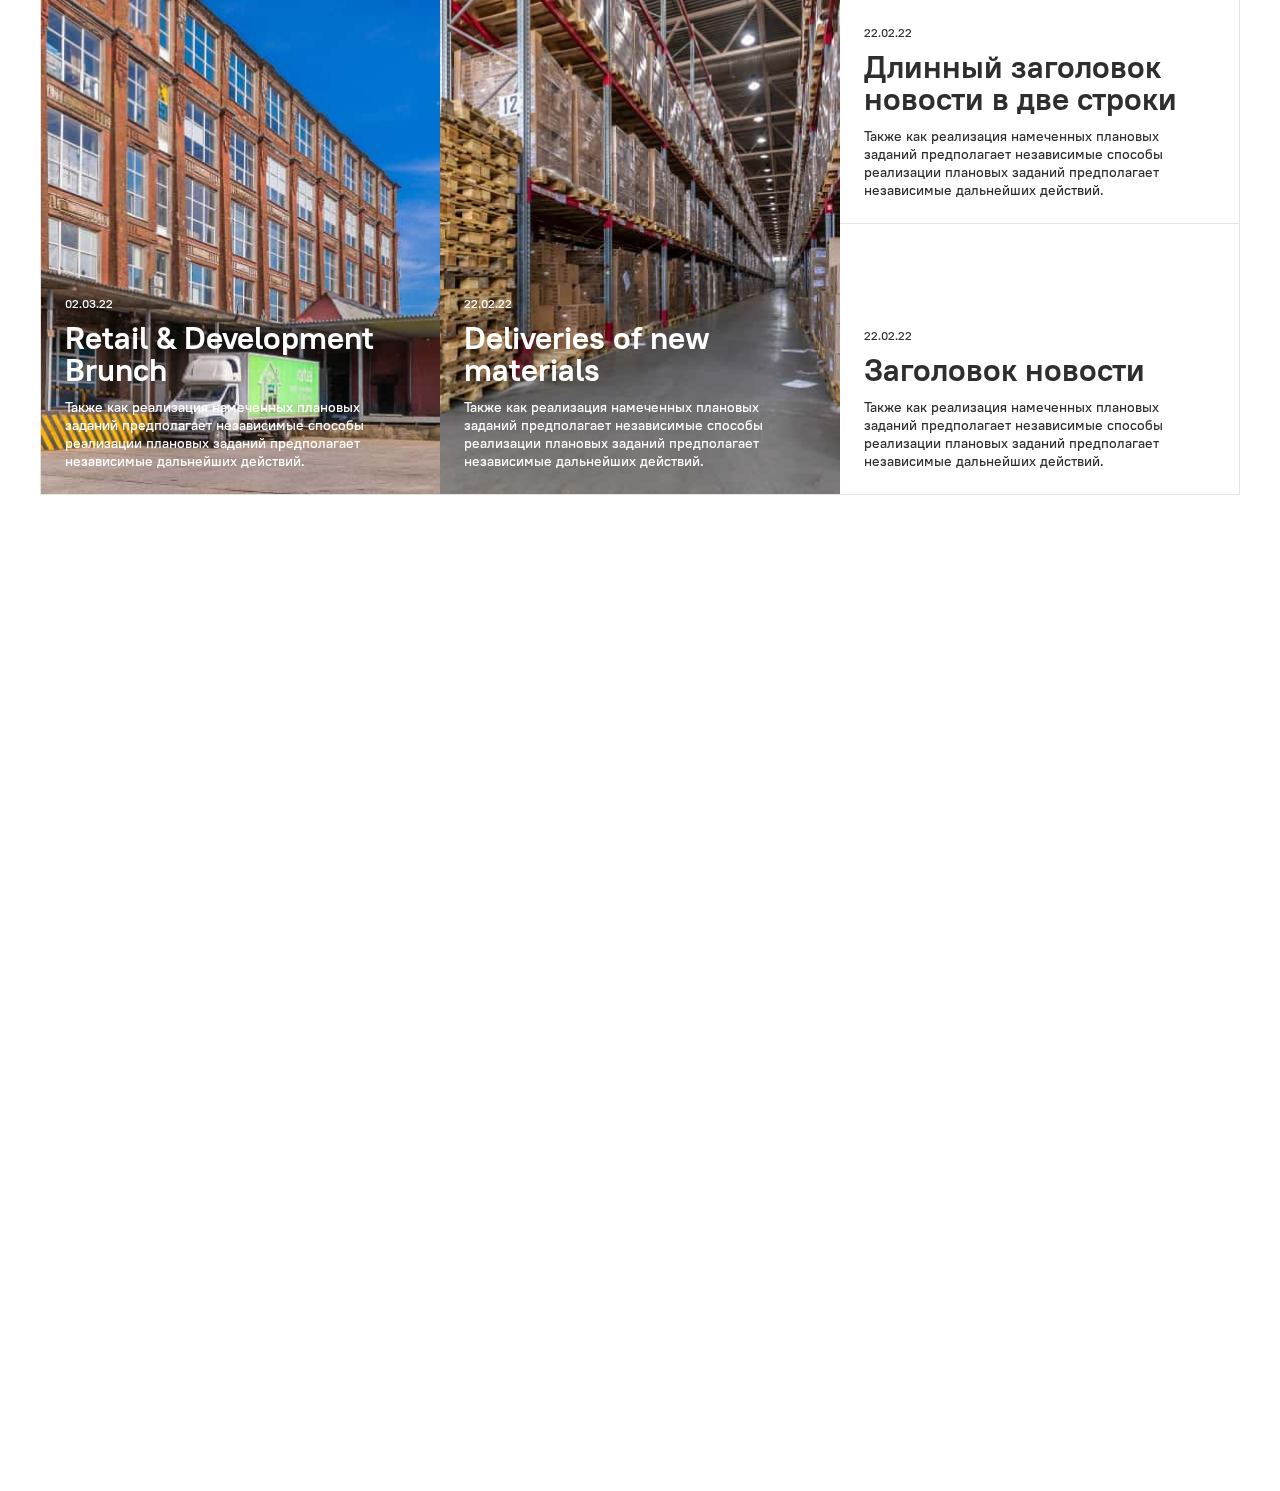
==== commit 6eba4c24: "changes 2" ====
--- a/index.html
+++ b/index.html
@@ -6,7 +6,7 @@
     <meta name="viewport" content="width=device-width, initial-scale=1.0">
     <meta http-equiv="X-UA-Compatible" content="ie=edge">
     <meta name="description" content=""><!-- CSS only -->
-    <link rel="stylesheet" href="css/style.min.css">
+    <link rel="stylesheet" href="css/style.css?1676212352357">
     <link rel="stylesheet" href="https://cdn.jsdelivr.net/npm/swiper@8/swiper-bundle.min.css">
   </head>
   <body>
@@ -25,7 +25,7 @@
           document.body.insertBefore(div, document.body.childNodes[0]);
         }
       })();
-
+      
     </script>
     <div class="page">
       <div class="page__core">
@@ -490,5 +490,5 @@
   </body>
 </html>
 <script src="https://cdn.jsdelivr.net/npm/swiper@8/swiper-bundle.min.js"></script>
-<script src="js/libs.min.js"></script>
-<script src="js/main.min.js"></script>+<script src="js/libs.js"></script>
+<script src="js/main.js"></script>--- a/css/style.css
+++ b/css/style.css
@@ -0,0 +1,2995 @@
+@charset 'UTF-8';
+@font-face
+{
+    font-family: 'PTRootUI';
+    font-weight: 500;
+    font-style: normal;
+
+    src: url('../../fonts/PTRootUI/PTRootUI-Medium.woff2') format('woff2'), url('../fonts/PTRootUI/PTRootUI-Medium.woff') format('woff');
+}
+@font-face
+{
+    font-family: 'PTRootUI';
+    font-weight: 700;
+    font-style: normal;
+
+    src: url('../../fonts/PTRootUI/PTRootUI-Bold.woff2') format('woff2'), url('../fonts/PTRootUI/PTRootUI-Bold.woff') format('woff');
+}
+@font-face
+{
+    font-family: 'DrukCyr';
+    font-weight: 500;
+    font-style: normal;
+
+    src: url('../../fonts/DrukCyr/DrukCyr-Medium.woff2') format('woff2'), url('../fonts/DrukCyr/DrukCyr-Medium.woff') format('woff');
+}
+/*! normalize.css v8.0.1 | MIT License | github.com/necolas/normalize.css */
+/* Document
+   ========================================================================== */
+/**
+ * 1. Correct the line height in all browsers.
+ * 2. Prevent adjustments of font size after orientation changes in iOS.
+ */
+html
+{
+    line-height: 1.15; /* 1 */
+
+    -webkit-text-size-adjust: 100%; /* 2 */
+}
+
+/* Sections
+   ========================================================================== */
+/**
+ * Remove the margin in all browsers.
+ */
+body
+{
+    margin: 0;
+}
+
+/**
+ * Render the `main` element consistently in IE.
+ */
+main
+{
+    display: block;
+}
+
+/**
+ * Correct the font size and margin on `h1` elements within `section` and
+ * `article` contexts in Chrome, Firefox, and Safari.
+ */
+h1
+{
+    font-size: 2em;
+
+    margin: .67em 0;
+}
+
+/* Grouping content
+   ========================================================================== */
+/**
+ * 1. Add the correct box sizing in Firefox.
+ * 2. Show the overflow in Edge and IE.
+ */
+hr
+{
+    overflow: visible; /* 2 */
+
+    box-sizing: content-box; /* 1 */
+    height: 0; /* 1 */
+}
+
+/**
+ * 1. Correct the inheritance and scaling of font size in all browsers.
+ * 2. Correct the odd `em` font sizing in all browsers.
+ */
+pre
+{
+    font-family: monospace, monospace; /* 1 */
+    font-size: 1em; /* 2 */
+}
+
+/* Text-level semantics
+   ========================================================================== */
+/**
+ * Remove the gray background on active links in IE 10.
+ */
+a
+{
+    background-color: transparent;
+}
+
+/**
+ * 1. Remove the bottom border in Chrome 57-
+ * 2. Add the correct text decoration in Chrome, Edge, IE, Opera, and Safari.
+ */
+abbr[title]
+{
+            text-decoration: underline; /* 2 */
+            text-decoration: underline dotted; /* 2 */
+
+    border-bottom: none; /* 1 */
+
+    -webkit-text-decoration: underline dotted;
+}
+
+/**
+ * Add the correct font weight in Chrome, Edge, and Safari.
+ */
+b,
+strong
+{
+    font-weight: bolder;
+}
+
+/**
+ * 1. Correct the inheritance and scaling of font size in all browsers.
+ * 2. Correct the odd `em` font sizing in all browsers.
+ */
+code,
+kbd,
+samp
+{
+    font-family: monospace, monospace; /* 1 */
+    font-size: 1em; /* 2 */
+}
+
+/**
+ * Add the correct font size in all browsers.
+ */
+small
+{
+    font-size: 80%;
+}
+
+/**
+ * Prevent `sub` and `sup` elements from affecting the line height in
+ * all browsers.
+ */
+sub,
+sup
+{
+    font-size: 75%;
+    line-height: 0;
+
+    position: relative;
+
+    vertical-align: baseline;
+}
+
+sub
+{
+    bottom: -.25em;
+}
+
+sup
+{
+    top: -.5em;
+}
+
+/* Embedded content
+   ========================================================================== */
+/**
+ * Remove the border on images inside links in IE 10.
+ */
+img
+{
+    border-style: none;
+}
+
+/* Forms
+   ========================================================================== */
+/**
+ * 1. Change the font styles in all browsers.
+ * 2. Remove the margin in Firefox and Safari.
+ */
+button,
+input,
+optgroup,
+select,
+textarea
+{
+    font-family: inherit; /* 1 */
+    font-size: 100%; /* 1 */
+    line-height: 1.15; /* 1 */
+
+    margin: 0; /* 2 */
+}
+
+/**
+ * Show the overflow in IE.
+ * 1. Show the overflow in Edge.
+ */
+button,
+input
+{
+    /* 1 */
+    overflow: visible;
+}
+
+/**
+ * Remove the inheritance of text transform in Edge, Firefox, and IE.
+ * 1. Remove the inheritance of text transform in Firefox.
+ */
+button,
+select
+{
+    /* 1 */
+    text-transform: none;
+}
+
+/**
+ * Correct the inability to style clickable types in iOS and Safari.
+ */
+button,
+[type=button],
+[type=reset],
+[type=submit]
+{
+    -webkit-appearance: button;
+}
+
+/**
+ * Remove the inner border and padding in Firefox.
+ */
+button::-moz-focus-inner,
+[type=button]::-moz-focus-inner,
+[type=reset]::-moz-focus-inner,
+[type=submit]::-moz-focus-inner
+{
+    padding: 0;
+
+    border-style: none;
+}
+
+/**
+ * Restore the focus styles unset by the previous rule.
+ */
+button:-moz-focusring,
+[type=button]:-moz-focusring,
+[type=reset]:-moz-focusring,
+[type=submit]:-moz-focusring
+{
+    outline: 1px dotted ButtonText;
+}
+
+/**
+ * Correct the padding in Firefox.
+ */
+fieldset
+{
+    padding: .35em .75em .625em;
+}
+
+/**
+ * 1. Correct the text wrapping in Edge and IE.
+ * 2. Correct the color inheritance from `fieldset` elements in IE.
+ * 3. Remove the padding so developers are not caught out when they zero out
+ *    `fieldset` elements in all browsers.
+ */
+legend
+{
+    display: table; /* 1 */
+
+    box-sizing: border-box; /* 1 */
+    max-width: 100%; /* 1 */
+    padding: 0; /* 3 */
+
+    white-space: normal; /* 1 */
+
+    color: inherit; /* 2 */
+}
+
+/**
+ * Add the correct vertical alignment in Chrome, Firefox, and Opera.
+ */
+progress
+{
+    vertical-align: baseline;
+}
+
+/**
+ * Remove the default vertical scrollbar in IE 10+.
+ */
+textarea
+{
+    overflow: auto;
+}
+
+/**
+ * 1. Add the correct box sizing in IE 10.
+ * 2. Remove the padding in IE 10.
+ */
+[type=checkbox],
+[type=radio]
+{
+    box-sizing: border-box; /* 1 */
+    padding: 0; /* 2 */
+}
+
+/**
+ * Correct the cursor style of increment and decrement buttons in Chrome.
+ */
+[type=number]::-webkit-inner-spin-button,
+[type=number]::-webkit-outer-spin-button
+{
+    height: auto;
+}
+
+/**
+ * 1. Correct the odd appearance in Chrome and Safari.
+ * 2. Correct the outline style in Safari.
+ */
+[type=search]
+{
+    outline-offset: -2px; /* 2 */
+
+    -webkit-appearance: textfield; /* 1 */
+}
+
+/**
+ * Remove the inner padding in Chrome and Safari on macOS.
+ */
+[type=search]::-webkit-search-decoration
+{
+    -webkit-appearance: none;
+}
+
+/**
+ * 1. Correct the inability to style clickable types in iOS and Safari.
+ * 2. Change font properties to `inherit` in Safari.
+ */
+::-webkit-file-upload-button
+{
+    font: inherit; /* 2 */
+
+    -webkit-appearance: button; /* 1 */
+}
+
+/* Interactive
+   ========================================================================== */
+/*
+ * Add the correct display in Edge, IE 10+, and Firefox.
+ */
+details
+{
+    display: block;
+}
+
+/*
+ * Add the correct display in all browsers.
+ */
+summary
+{
+    display: list-item;
+}
+
+/* Misc
+   ========================================================================== */
+/**
+ * Add the correct display in IE 10+.
+ */
+template
+{
+    display: none;
+}
+
+/**
+ * Add the correct display in IE 10.
+ */
+[hidden]
+{
+    display: none;
+}
+
+body
+{
+    background-color: #fff;
+}
+
+a
+{
+    color: red;
+
+    text-underline-offset: .2em;
+}
+a:hover
+{
+    color: blue;
+}
+
+.page
+{
+    font-family: 'PTRootUI', 'Arial', 'Helvetica CY', 'Nimbus Sans L', sans-serif;
+}
+.page__core
+{
+    position: relative;
+    z-index: 2;
+
+    background-color: #fff;
+}
+
+.width
+{
+    width: 100%;
+    max-width: 1240px;
+    margin-right: auto;
+    margin-left: auto;
+    padding-right: 20px;
+    padding-left: 20px;
+
+    flex: 0 0 auto;
+}
+
+.noscript
+{
+    text-align: center;
+
+    color: grey;
+    background: red;
+}
+
+.no-wrap
+{
+    white-space: nowrap;
+}
+
+.visually-hidden
+{
+    position: absolute;
+
+    visibility: hidden;
+    clip: rect(0 0 0 0);
+
+    width: 1px;
+    height: 1px;
+    margin: -1px;
+}
+
+.icn
+{
+    display: inline-block;
+
+    fill: currentColor;
+}
+
+.cursor
+{
+    position: fixed;
+    z-index: 2;
+
+    display: block;
+
+    width: 140px;
+    height: 140px;
+
+    transform: translate(-50%, -50%);
+    pointer-events: none;
+}
+.cursor__wrapper
+{
+    display: flex;
+
+    width: 140px;
+    height: 140px;
+
+    transition: opacity .5s ease, transform .5s ease;
+    transform: scale(0);
+
+    opacity: 0;
+    border-radius: 100px;
+    background-color: rgba(138, 140, 206, .64);
+    box-shadow: 0 4px 4px rgba(23, 23, 23, .2), 0 8px 24px rgba(23, 23, 23, .32);
+
+    align-items: center;
+    justify-content: center;
+    -webkit-backdrop-filter: blur(12px);
+            backdrop-filter: blur(12px);
+}
+.cursor__text
+{
+    font-size: 18px;
+    font-weight: 500;
+    line-height: 1;
+
+    transform: rotate(-12deg);
+    text-align: center;
+
+    color: #fff;
+}
+
+.btn
+{
+    font-size: 18px;
+    font-weight: 500;
+    line-height: 1;
+
+    position: relative;
+    z-index: 2;
+
+    padding: 24px 39px;
+
+    cursor: pointer;
+    transition: opacity .3s ease;
+    text-decoration: none;
+
+    color: #2e2e2e;
+    border: none;
+    border: 1px solid #e4e4e4;
+    border-radius: 0;
+    outline: none !important;
+    background-color: #fff;
+}
+.btn:hover
+{
+    border: 1px solid #e4e4e4;
+}
+.btn:active
+{
+    opacity: .7;
+    border: 1px solid #e4e4e4;
+}
+.btn:active,
+.btn:focus
+{
+    outline: none;
+}
+.btn::-moz-focus-inner
+{
+    border: 0;
+}
+.btn:after
+{
+    position: absolute;
+    z-index: 1;
+    bottom: 0;
+    left: 0;
+
+    width: 100%;
+    height: 0;
+
+    content: '';
+    transition: height .3s ease;
+
+    background: #8a8cce;
+}
+.btn:hover:after
+{
+    height: 100%;
+}
+.btn__text
+{
+    position: relative;
+    z-index: 10;
+
+    display: inline-flex;
+
+    transition: color .3s ease;
+
+    align-items: center;
+    justify-content: flex-start;
+    -moz-column-gap: 4px;
+         column-gap: 4px;
+}
+.btn:hover .btn__text
+{
+    color: #fff;
+}
+.btn__arrow
+{
+    display: block;
+
+    width: 16px;
+    height: 16px;
+
+    transition: color .3s ease, transform .3s ease;
+    transform: rotate(45deg);
+
+    color: #2e2e2e;
+
+    fill: rgba(255, 255, 255, 0);
+}
+.btn:hover .btn__arrow
+{
+    transform: rotate(90deg);
+
+    color: #fff;
+}
+
+:not(.btn-check) + .btn:active
+{
+    border-color: #e4e4e4;
+}
+
+.contact__name
+{
+    font-size: 12px;
+    font-weight: 500;
+    line-height: 1;
+
+    margin-bottom: 8px;
+
+    color: #707070;
+}
+.contact__offer
+{
+    font-size: 20px;
+    font-weight: 500;
+    line-height: 1.4;
+
+    position: relative;
+
+    display: block;
+    overflow-y: hidden;
+
+    margin-bottom: 8px;
+
+    transition: opacity .3s ease;
+    text-decoration: none;
+
+    color: #fff;
+    color: rgba(255, 255, 255, 0);
+}
+.contact__offer:hover
+{
+    color: rgba(255, 255, 255, 0);
+}
+.contact__offer:active
+{
+    opacity: .7;
+}
+.contact__offer::before,
+.contact__offer::after
+{
+    position: absolute;
+
+    display: block;
+
+    min-width: -moz-max-content;
+    min-width:      max-content;
+
+    content: attr(data-offer);
+    transition: transform .3s ease;
+
+    color: #fff;
+}
+.contact__offer::before
+{
+    bottom: 0;
+    left: 0;
+}
+.contact__offer::after
+{
+    bottom: -100%;
+    left: 0;
+
+    color: #8a8cce;
+}
+.contact__offer:hover::before,
+.contact__offer:hover::after
+{
+    transform: translateY(-100%);
+}
+
+.form
+{
+    display: flex;
+    flex-direction: column;
+
+    width: 100%;
+    max-width: 600px;
+
+    align-items: flex-start;
+    justify-content: flex-start;
+    gap: 16px;
+}
+.form__field
+{
+    position: relative;
+    z-index: 1;
+
+    width: 100%;
+}
+.form__input
+{
+    font-family: 'DrukCyr';
+    font-size: 48px;
+    font-weight: 500;
+    line-height: 1.0833333333;
+
+    width: 100%;
+    height: 64px;
+
+    transition: border-bottom .3s ease;
+
+    color: #fff;
+    border: none;
+    border-bottom: 1px solid #4d4d4d;
+    outline: none;
+    background-color: rgba(255, 255, 255, 0);
+}
+.form__input:hover
+{
+    border-bottom: 1px solid #fff;
+}
+.form__input:focus
+{
+    border-bottom: 1px solid #fff;
+}
+.form__label
+{
+    font-family: 'DrukCyr';
+    font-size: 48px;
+    font-weight: 500;
+    line-height: 1.0833333333;
+
+    position: absolute;
+    top: 7px;
+    left: 2px;
+
+    transition: all .3s ease;
+    text-transform: uppercase;
+    pointer-events: none;
+
+    color: #fff;
+}
+.form__input:focus ~ .form__label,
+.form__input:valid ~ .form__label
+{
+    font-size: 10px;
+    line-height: 1.2;
+
+    top: -12px;
+
+    color: #adadad;
+}
+.form__btn
+{
+    width: 100%;
+    margin-top: 16px;
+
+    text-align: center;
+
+    border: none;
+}
+.form__btn:hover,
+.form__btn:active
+{
+    border: none;
+}
+
+.logo
+{
+    display: block;
+
+    padding: 21.5px 39px;
+
+    border: 1px solid #e4e4e4;
+}
+.logo svg
+{
+    display: block;
+
+    width: auto;
+    height: 100%;
+
+    color: #2e2e2e;
+}
+.logo svg
+{
+    position: relative;
+    top: 4px;
+}
+.logo--black
+{
+    border: 1px solid #4d4d4d;
+}
+.logo--black svg
+{
+    color: #fff;
+}
+
+.nav
+{
+    position: relative;
+    z-index: 100;
+
+    display: flex;
+
+    flex-grow: 1;
+}
+.nav__inner
+{
+    display: flex;
+
+    border-top: 1px solid #e4e4e4;
+    border-bottom: 1px solid #e4e4e4;
+    background-color: #fff;
+
+    align-items: center;
+    justify-content: flex-start;
+    flex-grow: 1;
+}
+.nav--black .nav__inner
+{
+    border-top: 1px solid #4d4d4d;
+    border-bottom: 1px solid #4d4d4d;
+    background-color: #2e2e2e;
+}
+.nav__text
+{
+    position: relative;
+
+    display: flex;
+
+    padding: 25px 20px;
+
+    align-items: center;
+    justify-content: flex-start;
+    -moz-column-gap: 8px;
+         column-gap: 8px;
+}
+.nav__text::after
+{
+    position: absolute;
+    right: 0;
+    bottom: -1px;
+    left: 0;
+
+    width: 100%;
+    height: 1px;
+
+    content: '';
+    cursor: default;
+
+    background-color: #e4e4e4;
+}
+.nav--black .nav__text::before
+{
+    background-color: #4d4d4d;
+}
+.nav--black .nav__text::after
+{
+    background-color: #4d4d4d;
+}
+.nav__link
+{
+    font-size: 18px;
+    font-weight: 500;
+    line-height: .8888888889;
+
+    display: flex;
+
+    transition: color .3s ease, opacity .3s ease;
+    text-decoration: none;
+
+    color: #2e2e2e;
+}
+.nav__link:hover
+{
+    color: #8a8cce;
+}
+.nav__link:active
+{
+    opacity: .7;
+}
+.nav__link--color-white
+{
+    color: #fff;
+}
+.nav--black .nav__link
+{
+    color: #fff;
+}
+.nav__text:hover .nav__link
+{
+    color: #8a8cce;
+}
+.nav__icon
+{
+    position: relative;
+
+    width: 14px;
+    height: 14px;
+
+    border: 1px solid #e4e4e4;
+    border-radius: 100px;
+}
+.nav__icon::before,
+.nav__icon::after
+{
+    position: absolute;
+    top: 4px;
+    left: 6px;
+
+    display: block;
+
+    width: 2px;
+    height: 6px;
+
+    content: '';
+    transition: transform .3s ease;
+
+    background-color: #2e2e2e;
+}
+.nav__icon::after
+{
+    transform: rotate(90deg);
+}
+.nav--black .nav__icon
+{
+    border: 1px solid #4d4d4d;
+}
+.nav--black .nav__icon::before,
+.nav--black .nav__icon::after
+{
+    background-color: #fff;
+}
+.nav__text:hover .nav__icon::before
+{
+    transition: transform .3s ease;
+    transform: rotate(-90deg);
+}
+.nav__text:hover .nav__icon::after
+{
+    transition: transform .3s ease;
+    transform: rotate(-90deg);
+}
+.nav__text--color-white .nav__icon::before,
+.nav__text--color-white .nav__icon::after
+{
+    background-color: #fff;
+}
+.nav__dropdown
+{
+    position: absolute;
+    z-index: -1;
+    right: 0;
+    left: -1px;
+
+    display: block;
+
+    width: 100%;
+    margin: 0;
+    padding: 12px 0;
+
+    list-style-type: none;
+
+    transition: transform .5s ease;
+    transform: translateY(-100%);
+
+    border: 1px solid #e4e4e4;
+    background-color: #fff;
+}
+.nav--black .nav__dropdown
+{
+    padding: 10px 0;
+
+    border: 1px solid #4d4d4d;
+    border-right: none;
+    border-left: none;
+    background-color: #2e2e2e;
+}
+.nav__list
+{
+    position: relative;
+}
+.nav__list:after
+{
+    position: absolute;
+    z-index: 1;
+    bottom: 0;
+    left: 0;
+
+    width: 100%;
+    height: 0;
+
+    content: '';
+    transition: height .3s ease;
+
+    background: #8a8cce;
+}
+.nav__list:hover:after
+{
+    height: 100%;
+}
+.nav__list-link
+{
+    font-size: 18px;
+    font-weight: 500;
+    line-height: .8888888889;
+
+    position: relative;
+    z-index: 10;
+
+    display: block;
+
+    padding: 20px 24px;
+
+    transition: color .3s ease, opacity .3s ease;
+    text-decoration: none;
+
+    color: #2e2e2e;
+}
+.nav__list-link:hover
+{
+    color: #8a8cce;
+}
+.nav__list-link:active
+{
+    opacity: .7;
+}
+.nav--black .nav__list-link
+{
+    padding: 16px 24px;
+
+    color: #fff;
+}
+.nav__list:hover .nav__list-link
+{
+    color: #fff;
+}
+
+.ticker
+{
+    position: relative;
+    z-index: 3;
+
+    display: block;
+
+    margin: 84px 0;
+
+    cursor: none !important;
+
+    border: none;
+    background-color: #2e2e2e;
+}
+.ticker:hover .cursor__wrapper
+{
+    transform: scale(1);
+
+    opacity: 1;
+}
+.ticker__inner
+{
+    position: relative;
+
+    overflow: hidden;
+}
+.ticker__wrapper
+{
+    position: relative;
+
+    display: flex;
+
+    width: 100vw;
+    height: 76px;
+    padding-bottom: 4px;
+
+    align-items: center;
+}
+.ticker__wrapper:last-child
+{
+    padding-bottom: 0;
+}
+.ticker__item
+{
+    position: absolute;
+    top: 0;
+    right: 0;
+
+    display: flex;
+
+    width: -moz-max-content;
+    width:      max-content;
+    padding-right: 40px;
+
+    align-items: center;
+    gap: 40px;
+}
+.ticker__text
+{
+    font-family: 'DrukCyr';
+    font-size: 72px;
+    font-weight: 500;
+    line-height: 1;
+
+    display: block;
+
+    text-transform: uppercase;
+}
+.ticker__text--color-white
+{
+    color: #fff;
+}
+.ticker__text--color-white::after
+{
+    display: inline-block;
+
+    padding-left: 40px;
+
+    content: '•';
+}
+.ticker__text--color-black
+{
+    color: #2e2e2e;
+    text-shadow: 0 1px 0 rgb(255, 255, 255), 0 -1px 0 rgb(255, 255, 255), 1px 0 0 rgb(255, 255, 255), -1px 0 0 rgb(255, 255, 255), 1px 1px 0 rgb(255, 255, 255), 1px -1px 0 rgb(255, 255, 255), -1px 1px 0 rgb(255, 255, 255), -1px -1px 0 rgb(255, 255, 255);
+}
+
+.footer
+{
+    position: sticky;
+    z-index: 1;
+    bottom: 0;
+
+    overflow: hidden;
+
+    width: 100%;
+    height: 100vh;
+    margin-top: auto;
+
+    background-color: #2e2e2e;
+}
+.footer__inner
+{
+    display: flex;
+    flex-direction: column;
+
+    height: 100%;
+
+    align-items: center;
+    justify-content: space-between;
+}
+.footer__ticker
+{
+    width: -webkit-fill-available;
+
+    border: 1px solid #4d4d4d;
+    border-bottom: none;
+
+    flex-grow: 1;
+}
+.footer__content
+{
+    display: block;
+    overflow: hidden;
+
+    width: -webkit-fill-available;
+
+    border: 1px solid #4d4d4d;
+    border-top: none;
+}
+.footer__head
+{
+    width: 100%;
+
+    background-color: #2e2e2e;
+}
+.footer__head-wrapper
+{
+    display: flex;
+
+    align-items: center;
+    justify-content: flex-start;
+}
+.footer__head-wrapper .nav__inner
+{
+    border-top: 1px solid #4d4d4d;
+    border-bottom: 1px solid #4d4d4d;
+    background-color: #2e2e2e;
+}
+.footer__head-wrapper .nav__text::after
+{
+    background-color: #4d4d4d;
+}
+.footer__head-wrapper .nav__link
+{
+    color: #fff;
+}
+.footer__head-wrapper .nav__icon
+{
+    border: 1px solid #4d4d4d;
+}
+.footer__head-wrapper .nav__icon::before,
+.footer__head-wrapper .nav__icon::after
+{
+    background-color: #fff;
+}
+.footer__head-wrapper .nav__dropdown
+{
+    padding: 8px 0;
+
+    border: 1px solid #4d4d4d;
+    background-color: #2e2e2e;
+}
+.footer__head-wrapper .nav__list-link
+{
+    padding: 16px 24px;
+
+    color: #fff;
+}
+.footer__head-wrapper .nav.open
+{
+    transform: translateY(0);
+}
+.footer__head-wrapper .nav__text:hover ~ .footer__head-wrapper .nav__dropdown,
+.footer__head-wrapper .nav__dropdown:hover
+{
+    transform: translateY(0);
+}
+.footer__head-wrapper .logo
+{
+    padding-left: 40px;
+
+    border: 1px solid #4d4d4d;
+    border-left: none;
+}
+.footer__head-wrapper .logo svg
+{
+    color: #fff;
+}
+.footer__foot
+{
+    margin-left: 149px;
+
+    border-left: 1px solid #4d4d4d;
+}
+.footer__contact
+{
+    display: flex;
+
+    padding: 44px 40px 56px 20px;
+
+    border-bottom: 1px solid #4d4d4d;
+
+    align-items: center;
+    justify-content: space-between;
+}
+.footer__address
+{
+    width: 100%;
+    max-width: 274px;
+}
+.footer__header
+{
+    font-size: 20px;
+    font-weight: 500;
+    line-height: 1.4;
+
+    margin-bottom: 8px;
+
+    color: #fff;
+}
+.footer__subheader
+{
+    font-size: 12px;
+    font-weight: 500;
+    line-height: 1;
+
+    margin-bottom: 8px;
+
+    color: #707070;
+}
+.footer__link
+{
+    font-size: 12px;
+    font-weight: 500;
+    line-height: 1.3333333333;
+
+    transition: color .3s ease, opacity .3s ease;
+
+    color: #707070;
+}
+.footer__link:hover
+{
+    color: #fff;
+}
+.footer__link:active
+{
+    opacity: .7;
+}
+.footer__logos
+{
+    display: flex;
+
+    align-items: center;
+    justify-content: flex-start;
+    gap: 12px;
+}
+.footer__logo
+{
+    display: flex;
+
+    width: 32px;
+    height: 32px;
+    padding: 4px;
+
+    transition: color .3s ease, opacity .3s ease;
+
+    color: #fff;
+    border-radius: 100px;
+    background-color: #4d4d4d;
+
+    align-items: center;
+    justify-content: center;
+}
+.footer__logo:hover
+{
+    color: #8a8cce;
+}
+.footer__logo:active
+{
+    opacity: .7;
+}
+.footer__end
+{
+    display: flex;
+
+    padding: 12px 40px 12px 20px;
+
+    align-items: center;
+    justify-content: space-between;
+}
+.footer__about
+{
+    display: flex;
+
+    padding: 14px 0;
+
+    align-items: center;
+    justify-content: flex-start;
+    -moz-column-gap: 24px;
+         column-gap: 24px;
+}
+.footer__company
+{
+    font-size: 12px;
+    font-weight: 500;
+    line-height: 1;
+
+    color: #707070;
+}
+
+.header
+{
+    position: sticky;
+    z-index: 100;
+    top: 0;
+
+    width: 100%;
+
+    background-color: #fff;
+}
+.header__inner
+{
+    display: flex;
+
+    align-items: center;
+    justify-content: flex-start;
+}
+.header__nav
+{
+    position: relative;
+    z-index: 300;
+}
+.header__nav .nav__text:hover ~ .nav__dropdown,
+.header__nav .nav__dropdown:hover
+{
+    transform: translateY(0);
+
+    opacity: 1;
+}
+.header__menu
+{
+    display: none;
+
+    max-height: 68px;
+}
+.header__burger
+{
+    position: relative;
+
+    width: 14px;
+    height: 10px;
+    margin-right: 4px;
+}
+.header__line
+{
+    position: absolute;
+    right: 0;
+    left: 0;
+
+    display: block;
+
+    width: 100%;
+    height: 1px;
+
+    transition: background-color .3s ease;
+
+    background-color: #2e2e2e;
+}
+.header__line--one
+{
+    top: 0;
+}
+.header__line--two
+{
+    top: 50%;
+}
+.header__line--three
+{
+    top: 100%;
+}
+.header__menu:hover .header__line
+{
+    background-color: #fff;
+}
+.header__menu:active .header__line
+{
+    background-color: #fff;
+}
+
+.map
+{
+    position: relative;
+
+    overflow-x: clip;
+
+    margin: 0 40px 450px 40px;
+}
+.map__inner
+{
+    position: absolute;
+    z-index: 5;
+
+    width: 100%;
+    height: 620px;
+
+    transform: translateY(-170px);
+
+    background-color: #fff;
+    background-size: auto 100%;
+    box-shadow: 0 64px 72px rgba(46, 46, 46, .03), 0 32px 32px rgba(46, 46, 46, .02), 0 12px 12px rgba(46, 46, 46, .01);
+}
+.map__content
+{
+    display: flex;
+    flex-direction: column;
+
+    height: 100%;
+
+    background-image: url(../img/bg/map-desk.svg);
+    background-repeat: no-repeat;
+    background-position: right;
+
+    align-items: flex-start;
+    justify-content: space-between;
+}
+.map__header
+{
+    font-family: 'DrukCyr';
+    font-size: 72px;
+    font-weight: 500;
+    line-height: 1;
+
+    max-width: 384px;
+    padding: 28px 40px 40px 40px;
+
+    text-transform: uppercase;
+}
+.map__foot
+{
+    display: flex;
+
+    padding: 40px;
+
+    align-items: flex-start;
+    justify-content: space-between;
+    -moz-column-gap: 40px;
+         column-gap: 40px;
+}
+.map__info
+{
+    width: auto;
+    max-width: 180px;
+}
+.map__subheader
+{
+    font-family: 'DrukCyr';
+    font-size: 48px;
+    font-weight: 500;
+    line-height: 1;
+
+    margin-bottom: 8px;
+
+    text-transform: uppercase;
+}
+.map__text
+{
+    font-size: 16px;
+    font-weight: 500;
+    line-height: 1;
+
+    color: #adadad;
+}
+
+.menu
+{
+    position: fixed;
+    z-index: 110;
+
+    visibility: hidden;
+    overflow: scroll;
+
+    width: 100%;
+    height: 100%;
+
+    transition: opacity .3s ease, visibility .3s ease;
+
+    opacity: 0;
+}
+.menu.open
+{
+    visibility: visible;
+
+    opacity: 1;
+}
+.menu__inner
+{
+    display: flex;
+    flex-direction: column;
+
+    height: 100%;
+}
+.menu__head
+{
+    display: flex;
+
+    transition: transform .5s ease;
+    transform: translateY(-100%);
+
+    align-items: center;
+    justify-content: space-between;
+}
+.menu__head .logo
+{
+    border-right: none;
+}
+.menu.open .menu__head
+{
+    transform: translateY(0);
+}
+.menu__empty
+{
+    padding-top: 66px;
+
+    border-top: 1px solid #e4e4e4;
+    border-bottom: 1px solid #e4e4e4;
+
+    flex-grow: 1;
+}
+.menu__close
+{
+    max-height: 68px;
+}
+.menu__cross
+{
+    position: relative;
+
+    display: inline-block;
+
+    width: 18px;
+    height: 18px;
+}
+.menu__cross:before,
+.menu__cross:after
+{
+    position: absolute;
+    top: 4px;
+    left: 8px;
+
+    display: inline-block;
+
+    width: 1.5px;
+    height: 14px;
+
+    content: '';
+    transition: transform .3s ease, background-color .3s ease;
+
+    background-color: #2e2e2e;
+}
+.menu__cross:before
+{
+    transform: rotate(45deg);
+}
+.menu__cross:after
+{
+    transform: rotate(-45deg);
+}
+.menu__close:hover .menu__cross:before
+{
+    transform: rotate(90deg);
+
+    background-color: #fff;
+}
+.menu__close:hover .menu__cross:after
+{
+    transform: rotate(-90deg);
+
+    background-color: #fff;
+}
+.menu__content
+{
+    position: relative;
+
+    display: flex;
+    flex-direction: column;
+
+    transition: transform .5s ease;
+    transform: translateY(100%);
+
+    background-color: #2e2e2e;
+
+    flex-grow: 1;
+    align-items: flex-start;
+    justify-content: flex-start;
+}
+.menu.open .menu__content
+{
+    transform: translateY(0);
+}
+.menu__btn
+{
+    position: fixed;
+    z-index: 111;
+    bottom: 0;
+    left: 0;
+
+    width: 100%;
+}
+.menu__nav
+{
+    overflow: hidden;
+
+    width: 100%;
+}
+.menu__nav .nav__inner
+{
+    overflow: hidden;
+    flex-direction: column;
+
+    margin-bottom: 116px;
+
+    border: none;
+    background-color: #2e2e2e;
+
+    align-items: flex-start;
+}
+.menu__nav .nav__item
+{
+    overflow: hidden;
+
+    width: 100%;
+}
+.menu__nav .nav__text
+{
+    z-index: 111;
+
+    background-color: #2e2e2e;
+}
+.menu__nav .nav__dropdown
+{
+    transition: none;
+
+    opacity: 0;
+}
+.menu__nav .nav__dropdown.open
+{
+    position: relative;
+    z-index: 110;
+
+    transition: opacity .3s ease;
+    transform: translateY(0);
+
+    opacity: 1;
+}
+
+.modal
+{
+    position: fixed;
+    z-index: 120;
+
+    visibility: hidden;
+    overflow: scroll;
+
+    width: 100%;
+    height: 100%;
+
+    transition: opacity .3s ease, visibility .3s ease;
+
+    opacity: 0;
+}
+.modal.open
+{
+    visibility: visible;
+
+    opacity: 1;
+}
+.modal__inner
+{
+    display: flex;
+    flex-direction: column;
+
+    height: 100%;
+}
+.modal__head
+{
+    position: relative;
+
+    display: flex;
+
+    transition: transform .5s ease;
+    transform: translateY(-100%);
+
+    background-color: #2e2e2e;
+}
+.modal.open .modal__head
+{
+    transform: translateY(0);
+}
+.modal__empty
+{
+    border-top: 1px solid #4d4d4d;
+    border-bottom: 1px solid #4d4d4d;
+
+    flex-grow: 1;
+}
+.modal__close
+{
+    position: relative;
+
+    width: 32px;
+    padding: 16px;
+
+    cursor: pointer;
+
+    border: 1px solid #4d4d4d;
+}
+.modal__close:before,
+.modal__close:after
+{
+    position: absolute;
+    top: 25%;
+    left: 48%;
+
+    display: block;
+
+    width: 2px;
+    height: 32px;
+
+    content: '';
+    transition: transform .3s ease;
+
+    background-color: #fff;
+}
+.modal__close:before
+{
+    transform: rotate(45deg);
+}
+.modal__close:after
+{
+    transform: rotate(-45deg);
+}
+.modal__close:hover:before
+{
+    transform: rotate(90deg);
+}
+.modal__close:hover:after
+{
+    transform: rotate(-90deg);
+}
+.modal__content
+{
+    display: flex;
+    flex-direction: column;
+
+    padding: 24px 40px;
+
+    transition: transform .5s ease;
+    transform: translateY(100%);
+
+    background-color: #2e2e2e;
+
+    flex-grow: 1;
+    align-items: flex-start;
+    justify-content: space-between;
+}
+.modal.open .modal__content
+{
+    transform: translateY(0);
+}
+.modal__tagline
+{
+    width: 100%;
+    max-width: 485px;
+}
+.modal__header
+{
+    font-family: 'DrukCyr';
+    font-size: 96px;
+    font-weight: 500;
+    line-height: 1;
+
+    margin-bottom: 16px;
+
+    text-transform: uppercase;
+
+    color: #fff;
+}
+.modal__subheader
+{
+    font-size: 20px;
+    font-weight: 500;
+    line-height: 1.4;
+
+    color: #fff;
+}
+.modal__foot
+{
+    display: flex;
+
+    width: 100%;
+    margin-bottom: 16px;
+
+    align-items: flex-end;
+    justify-content: space-between;
+    gap: 48px;
+}
+
+.news
+{
+    padding: 96px 0;
+
+    background-color: #fff;
+}
+.news__inner
+{
+    margin: 0 40px;
+}
+.news__head
+{
+    display: flex;
+
+    align-items: center;
+    justify-content: space-between;
+    flex-wrap: wrap;
+}
+.news__header
+{
+    font-family: 'DrukCyr';
+    font-size: 72px;
+    font-weight: 500;
+    line-height: 1;
+
+    text-transform: uppercase;
+
+    order: 1;
+}
+.news__btn
+{
+    padding: 24px 40px;
+
+    border: 1px solid #e4e4e4;
+
+    order: 2;
+}
+.news__btn:hover
+{
+    border: 1px solid #e4e4e4;
+}
+.news__wrapper
+{
+    display: grid;
+
+    border: 1px solid #e4e4e4;
+
+    order: 3;
+    grid-template-columns: repeat(3, 1fr);
+}
+.news__card
+{
+    position: relative;
+
+    overflow: hidden;
+
+    text-decoration: none;
+
+    color: #fff;
+}
+.news__card:hover
+{
+    color: #fff;
+}
+.news__picture
+{
+    position: relative;
+
+    width: 100%;
+    height: 100%;
+
+    transition: transform .5s ease;
+}
+.news__picture img
+{
+    width: 100%;
+    height: 100%;
+
+    -o-object-fit: cover;
+       object-fit: cover;
+    -o-object-position: center;
+       object-position: center;
+}
+.news__card:hover .news__picture
+{
+    transform: scale(1.2);
+}
+.news__content
+{
+    position: absolute;
+    right: 0;
+    bottom: 0;
+    left: 0;
+
+    display: flex;
+    flex-direction: column;
+
+    padding: 24px;
+
+    align-items: flex-start;
+    justify-content: flex-end;
+    gap: 12px;
+}
+.news__date
+{
+    font-size: 12px;
+    font-weight: 500;
+    line-height: 1;
+
+    position: relative;
+    z-index: 2;
+}
+.news__text
+{
+    font-size: 14px;
+    font-weight: 500;
+    line-height: 1.2857142857;
+
+    position: relative;
+    z-index: 2;
+}
+.news__subheader
+{
+    font-size: 32px;
+    font-weight: 700;
+    line-height: 1;
+
+    position: relative;
+    z-index: 2;
+
+    margin-top: 0;
+    margin-bottom: 0;
+}
+.news__group
+{
+    display: flex;
+    flex-direction: column;
+
+    justify-content: flex-start;
+    align-items: center;
+}
+.news__item
+{
+    position: relative;
+    z-index: 2;
+
+    display: flex;
+    flex-direction: column;
+
+    height: 50%;
+    padding: 24px;
+
+    transition: color .3s ease, opacity .3s ease;
+    text-decoration: none;
+
+    color: #2e2e2e;
+
+    align-items: flex-start;
+    justify-content: flex-end;
+    gap: 12px;
+}
+.news__item:hover
+{
+    color: #fff;
+}
+.news__item:active
+{
+    opacity: .7;
+}
+.news__item:first-child
+{
+    border-bottom: 1px solid #e4e4e4;
+}
+.news__item:after
+{
+    position: absolute;
+    z-index: 1;
+    bottom: 0;
+    left: 0;
+
+    width: 100%;
+    height: 0;
+
+    content: '';
+    transition: height .3s ease;
+
+    background: #8a8cce;
+}
+.news__item:hover:after
+{
+    height: 100%;
+}
+
+.powers
+{
+    padding-top: 96px;
+
+    background-color: #2e2e2e;
+}
+.powers__header
+{
+    font-family: 'DrukCyr';
+    font-size: 72px;
+    font-weight: 500;
+    line-height: 1;
+
+    max-width: 840px;
+    margin-bottom: 40px;
+    margin-left: 35%;
+
+    text-transform: uppercase;
+
+    color: #fff;
+}
+.powers__slides
+{
+    position: relative;
+}
+.powers__item
+{
+    position: sticky;
+    top: 66px;
+
+    display: grid;
+
+    height: 92vh;
+
+    border: 1px solid #4d4d4d;
+    background-color: #2e2e2e;
+
+    justify-content: center;
+    grid-template-columns: 35% 65%;
+}
+.powers__content
+{
+    display: flex;
+    flex-direction: column;
+
+    align-items: flex-start;
+    justify-content: space-between;
+}
+.powers__count
+{
+    font-family: 'DrukCyr';
+    font-size: 48px;
+    font-weight: 500;
+    line-height: 1.0833333333;
+
+    padding: 40px 39px;
+
+    color: #707070;
+}
+.powers__info
+{
+    padding: 40px 39px;
+
+    border-top: 1px solid #4d4d4d;
+}
+.powers__subheader
+{
+    font-size: 24px;
+    font-weight: 700;
+    line-height: 1;
+
+    margin-bottom: 12px;
+
+    color: #fff;
+}
+.powers__text
+{
+    font-size: 16px;
+    font-weight: 500;
+    line-height: 1.375;
+
+    color: #fff;
+}
+.powers__img
+{
+    height: 100%;
+
+    border-left: 1px solid #4d4d4d;
+}
+.powers__img img
+{
+    width: 100%;
+    height: 100%;
+
+    -o-object-fit: cover;
+       object-fit: cover;
+    -o-object-position: center;
+       object-position: center;
+}
+.powers__slider
+{
+    overflow: hidden;
+
+    border-left: 1px solid #4d4d4d;
+}
+.powers__wrapper
+{
+    width: 100%;
+    height: 100%;
+}
+.powers__slide
+{
+    position: relative;
+
+    height: 100%;
+}
+.powers__picture
+{
+    position: relative;
+
+    width: 100%;
+    height: 100%;
+}
+.powers__picture img
+{
+    width: 100%;
+    height: 100%;
+
+    -o-object-fit: cover;
+       object-fit: cover;
+    -o-object-position: center;
+       object-position: center;
+}
+.powers__person
+{
+    position: absolute;
+    z-index: 3;
+    right: 0;
+    bottom: 0;
+    left: 0;
+
+    padding: 24px;
+}
+.powers__post
+{
+    font-size: 12px;
+    font-weight: 500;
+    line-height: 1;
+
+    display: inline-block;
+
+    margin-bottom: 12px;
+    padding: 4px 6px;
+
+    color: #fff;
+    border: 1px solid rgba(255, 255, 255, .32);
+    border-radius: 60px;
+    background: rgba(255, 255, 255, .24);
+}
+.powers__name
+{
+    font-size: 32px;
+    font-weight: 700;
+    line-height: 1;
+
+    margin-bottom: 8px;
+
+    color: #fff;
+}
+.powers__about
+{
+    font-size: 14px;
+    font-weight: 500;
+    line-height: 1.4285714286;
+
+    margin-bottom: 10px;
+
+    color: rgba(255, 255, 255, .64);
+}
+.powers__contact
+{
+    display: flex;
+
+    align-items: center;
+    gap: 8px;
+}
+.powers__number
+{
+    font-size: 14px;
+    font-weight: 500;
+    line-height: 1.4285714286;
+
+    display: inline-flex;
+
+    color: #fff;
+}
+.powers__number::after
+{
+    display: block;
+
+    margin-left: 8px;
+
+    content: '•';
+
+    color: rgba(255, 255, 255, .64);
+}
+.powers__email
+{
+    font-size: 14px;
+    font-weight: 500;
+    line-height: 1.4285714286;
+
+    color: #fff;
+}
+.powers__buttons
+{
+    position: absolute;
+    z-index: 5;
+    top: 40px;
+    left: 25%;
+
+    display: flex;
+
+    align-items: center;
+    justify-content: flex-start;
+    gap: 10px;
+}
+.powers__btn
+{
+    padding: 12px 17px;
+
+    transition: opacity .3s ease;
+
+    border: 1px solid #4d4d4d;
+    border-radius: 100px;
+}
+.powers__btn:hover
+{
+    opacity: .8;
+}
+.powers__btn:active
+{
+    opacity: .6;
+}
+.powers__btn--prev svg
+{
+    transform: rotate(-90deg);
+}
+.powers__btn--next svg
+{
+    transform: rotate(90deg);
+}
+.powers__btn svg
+{
+    color: #fff;
+
+    fill: rgba(255, 255, 255, 0);
+}
+
+.tagline__inner
+{
+    position: relative;
+
+    display: flex;
+    flex-direction: column;
+
+    width: 100%;
+    height: 1600px;
+}
+.tagline__hero
+{
+    position: absolute;
+    top: 0;
+    left: 0;
+
+    width: 100%;
+    height: 100%;
+}
+.tagline__hero img
+{
+    z-index: 1;
+
+    width: 100%;
+    height: 38%;
+
+    -o-object-fit: cover;
+       object-fit: cover;
+    -o-object-position: center;
+       object-position: center;
+}
+.tagline__hero-mask
+{
+    position: absolute;
+    z-index: 5;
+    bottom: 0;
+    left: 0;
+
+    width: 100%;
+    height: 65%;
+}
+.tagline__hero-mask img
+{
+    width: 100%;
+    height: 100%;
+
+    -o-object-fit: cover;
+       object-fit: cover;
+    -o-object-position: center;
+       object-position: center;
+}
+.tagline__content
+{
+    position: sticky;
+    z-index: 2;
+    top: 164px;
+    left: 0;
+
+    width: 100%;
+    max-width: 800px;
+    margin: 0 auto;
+}
+.tagline__header
+{
+    font-family: 'DrukCyr';
+    font-size: 96px;
+    font-weight: 500;
+    line-height: 1;
+
+    margin-top: 0;
+    margin-bottom: 32px;
+
+    text-align: center;
+    text-transform: uppercase;
+
+    color: #fff;
+}
+.tagline__subheader
+{
+    font-size: 20px;
+    font-weight: 500;
+    line-height: 1.4;
+
+    max-width: 500px;
+    margin: 0 auto;
+
+    text-align: center;
+
+    color: #fff;
+}
+
+.workers
+{
+    padding-top: 140px;
+    padding-bottom: 96px;
+
+    background-color: #fff;
+}
+.workers__inner
+{
+    margin: 0 40px;
+}
+.workers__header
+{
+    font-family: 'DrukCyr';
+    font-size: 72px;
+    font-weight: 500;
+    line-height: 1;
+
+    margin-bottom: 40px;
+
+    text-transform: uppercase;
+}
+.workers__cards
+{
+    display: grid;
+
+    border-top: 1px solid #e4e4e4;
+    border-bottom: 1px solid #e4e4e4;
+
+    grid-template-columns: repeat(3, 1fr);
+}
+.workers__item
+{
+    position: relative;
+
+    display: flex;
+    flex-direction: column;
+
+    padding: 0 24px 24px 24px;
+
+    transition: color .5s ease, opacity .3s ease;
+    text-decoration: none;
+
+    color: #2e2e2e;
+
+    align-items: center;
+    justify-content: flex-start;
+    gap: 24px;
+}
+.workers__item:hover
+{
+    color: #fff;
+}
+.workers__item:active
+{
+    opacity: .7;
+}
+.workers__item:after
+{
+    position: absolute;
+    z-index: 1;
+    bottom: 0;
+    left: 0;
+
+    width: 100%;
+    height: 0;
+
+    content: '';
+    transition: height .5s ease;
+
+    background: #8a8cce;
+}
+.workers__item:hover:after
+{
+    height: 100%;
+}
+.workers__item:first-child,
+.workers__item:last-child
+{
+    border-right: 1px solid #e4e4e4;
+    border-left: 1px solid #e4e4e4;
+}
+.workers__icn
+{
+    position: relative;
+    z-index: 2;
+
+    margin: 32px auto;
+
+    fill: rgba(255, 255, 255, 0);
+}
+.workers__content
+{
+    position: relative;
+    z-index: 2;
+}
+.workers__subheader
+{
+    font-size: 24px;
+    font-weight: 500;
+    line-height: 1;
+}
+.workers__text
+{
+    font-size: 16px;
+    font-weight: 500;
+    line-height: 1.375;
+}
+.workers__more
+{
+    font-size: 18px;
+    font-weight: 500;
+    line-height: .8888888889;
+
+    position: relative;
+    z-index: 2;
+
+    display: flex;
+
+    margin-right: auto;
+
+    align-items: center;
+    justify-content: flex-start;
+    -moz-column-gap: 4px;
+         column-gap: 4px;
+}
+.workers__arrow
+{
+    transition: transform .3s ease;
+    transform: rotate(45deg);
+
+    fill: rgba(255, 255, 255, 0);
+}
+.workers__item:hover .workers__arrow
+{
+    transform: rotate(90deg);
+}
+
+.page
+{
+    position: relative;
+
+    display: flex;
+    flex-direction: column;
+
+    box-sizing: border-box;
+    min-height: calc(100 * var(--vh, 1vh));
+
+    justify-content: flex-start;
+    align-items: center;
+}
+.page__core
+{
+    width: 100%;
+
+    flex: 0 0 auto;
+}
+
+body
+{
+    overflow: auto;
+}
+
+body.open,
+body.is-open
+{
+    overflow: hidden;
+}
+
+@media (min-width: 1020px)
+{
+    .footer__head .nav__text:hover ~ .nav__dropdown,
+    .footer__head .nav__dropdown:hover
+    {
+        transform: translateY(0);
+    }
+}
+
+@media (max-width: 1020px)
+{
+    .footer
+    {
+        position: inherit;
+
+        height: auto;
+    }
+    .footer__head-wrapper
+    {
+        flex-direction: column;
+    }
+    .footer__head-wrapper .logo
+    {
+        width: 100%;
+        padding-right: 0;
+        padding-left: 0;
+
+        border: 1px solid #4d4d4d;
+    }
+    .footer__head-wrapper .logo svg
+    {
+        margin: 0 auto;
+    }
+    .footer__nav
+    {
+        width: 100%;
+    }
+    .footer__nav .nav__inner
+    {
+        flex-direction: column;
+
+        padding: 24px 0;
+
+        border-top: 0;
+    }
+    .footer__nav .nav__inner .nav__item
+    {
+        width: 100%;
+    }
+    .footer__nav .nav__inner .nav__text
+    {
+        padding: 24px 20px;
+
+        justify-content: center;
+    }
+    .footer__nav .nav__inner .nav__text:after
+    {
+        display: none;
+    }
+    .footer__nav .nav__inner .nav__dropdown
+    {
+        transition: none;
+
+        opacity: 0;
+    }
+    .footer__nav .nav__inner .nav__dropdown.open
+    {
+        position: relative;
+        z-index: 1;
+
+        transition: opacity .3s ease;
+        transform: translateY(0);
+
+        opacity: 1;
+    }
+    .footer__nav .nav__inner .nav__list-link
+    {
+        text-align: center;
+    }
+    .footer__foot
+    {
+        margin-left: 0;
+
+        border-left: none;
+    }
+}
+
+@media (max-width: 830px)
+{
+    .footer__contact
+    {
+        flex-direction: column;
+
+        text-align: center;
+
+        gap: 24px;
+    }
+    .footer__end
+    {
+        flex-direction: column;
+
+        padding: 12px 14px;
+    }
+    .footer__about
+    {
+        flex-direction: column;
+
+        text-align: center;
+    }
+    .footer__company
+    {
+        padding-bottom: 14px;
+    }
+}
+
+@media (max-width: 1060px)
+{
+    .header .logo
+    {
+        padding: 15.5px 39px;
+    }
+    .header__menu
+    {
+        display: block;
+
+        height: 56px;
+        max-height: 56px;
+        padding: 17px 39px;
+    }
+    .header__modal
+    {
+        display: none;
+    }
+    .header__nav .nav__inner
+    {
+        padding-top: 54px;
+    }
+    .header__nav .nav__item
+    {
+        display: none;
+    }
+    .header .logo
+    {
+        border-right: none;
+    }
+    .menu__empty
+    {
+        padding-top: 54px;
+    }
+    .menu__close
+    {
+        height: 56px;
+        max-height: 56px;
+        padding: 16px 39px;
+    }
+    .modal__head .logo--black
+    {
+        padding: 15.5px 39px;
+
+        border-right: none;
+    }
+    .modal__content
+    {
+        justify-content: flex-start;
+        gap: 24px;
+    }
+    .modal__foot
+    {
+        flex-direction: column-reverse;
+
+        margin-bottom: 0;
+
+        flex-grow: 1;
+        align-items: flex-start;
+        justify-content: space-between;
+    }
+    .modal__header
+    {
+        font-size: 48px;
+        line-height: 1;
+    }
+    .modal__subheader
+    {
+        font-size: 16px;
+        line-height: 1.375;
+    }
+    .modal .form__input
+    {
+        font-size: 28px;
+        line-height: 1.0714285714;
+    }
+    .modal .form__label
+    {
+        font-size: 28px;
+        line-height: 1.0714285714;
+
+        top: 40%;
+    }
+    .modal .form__btn
+    {
+        width: 100%;
+        padding: 24px 0;
+    }
+}
+
+@media (max-width: 1236px)
+{
+    .map__content
+    {
+        background-position-x: 236px;
+    }
+    .map__header
+    {
+        font-size: 48px;
+        line-height: 1;
+
+        margin: 0;
+    }
+    .map__subheader
+    {
+        font-size: 28px;
+        line-height: 1.0714285714;
+    }
+    .map__text
+    {
+        font-size: 12px;
+        line-height: 1;
+    }
+}
+
+@media (max-width: 996px)
+{
+    .map
+    {
+        margin: 0 16px 450px 16px;
+    }
+    .map__content
+    {
+        background-position-x: -100px;
+        background-size: 648px;
+    }
+    .map__header
+    {
+        font-size: 48px;
+        line-height: 1;
+
+        margin: 0;
+        padding: 16px;
+    }
+    .map__foot
+    {
+        width: 100%;
+        padding: 16px;
+    }
+    .map__subheader
+    {
+        font-size: 28px;
+        line-height: 1.0714285714;
+    }
+    .map__text
+    {
+        font-size: 12px;
+        line-height: 1;
+    }
+    .powers__item
+    {
+        position: initial;
+
+        height: auto;
+
+        grid-template-columns: 100%;
+    }
+    .powers__buttons
+    {
+        display: none;
+    }
+    .workers
+    {
+        padding-top: 64px;
+        padding-bottom: 64px;
+    }
+    .workers__inner
+    {
+        margin: 0 16px;
+    }
+    .workers__header
+    {
+        font-size: 40px;
+        line-height: 1;
+    }
+    .workers__cards
+    {
+        border: none;
+
+        grid-template-columns: repeat(1, 1fr);
+    }
+    .workers__item
+    {
+        padding: 0 16px 16px 16px;
+
+        border: 1px solid #e4e4e4;
+        border-top: none;
+    }
+    .workers__item:nth-child(1)
+    {
+        border-top: 1px solid #e4e4e4;
+    }
+}
+
+@media (max-width: 576px)
+{
+    .map__content
+    {
+        background-position-x: -70px;
+        background-size: 480px;
+    }
+}
+
+@media (max-width: 1130px)
+{
+    .news
+    {
+        padding: 64px 0;
+    }
+    .news__inner
+    {
+        margin: 0 16px;
+    }
+    .news__header
+    {
+        margin-top: 0;
+        margin-bottom: 24px;
+    }
+    .news__btn
+    {
+        order: 3;
+    }
+    .news__wrapper
+    {
+        display: block;
+
+        width: 100%;
+        margin-bottom: 24px;
+
+        border: none;
+
+        order: 2;
+    }
+    .news__card:first-child
+    {
+        display: none;
+    }
+    .news__group
+    {
+        display: none;
+    }
+    .news__card:hover .news__picture
+    {
+        transform: scale(1);
+    }
+}
+
+@media (max-width: 1400px)
+{
+    .powers__buttons
+    {
+        left: 22%;
+    }
+}
+
+@media (max-width: 1200px)
+{
+    .powers__header
+    {
+        font-size: 40px;
+        line-height: 1;
+
+        max-width: 500px;
+        margin-top: 0;
+        margin-left: 0;
+        padding: 0 40px;
+    }
+    .workers__cards
+    {
+        border-bottom: none;
+
+        grid-template-columns: repeat(2, 1fr);
+    }
+    .workers__item
+    {
+        border-bottom: 1px solid #e4e4e4;
+    }
+    .workers__item:nth-child(2)
+    {
+        border-right: 1px solid #e4e4e4;
+    }
+}
+
+@media (max-width: 768px)
+{
+    .powers
+    {
+        padding-top: 64px;
+    }
+}
+
+@media (max-width: 767px)
+{
+    .tagline__content
+    {
+        width: auto;
+        padding: 0 16px;
+    }
+    .tagline__header
+    {
+        font-size: 42px;
+        line-height: 1;
+    }
+    .tagline__subheader
+    {
+        font-size: 16px;
+        line-height: 1.375;
+    }
+}
+
+@media (max-width: 360px)
+{
+    .tagline__header
+    {
+        font-size: 40px;
+        line-height: 1;
+    }
+}
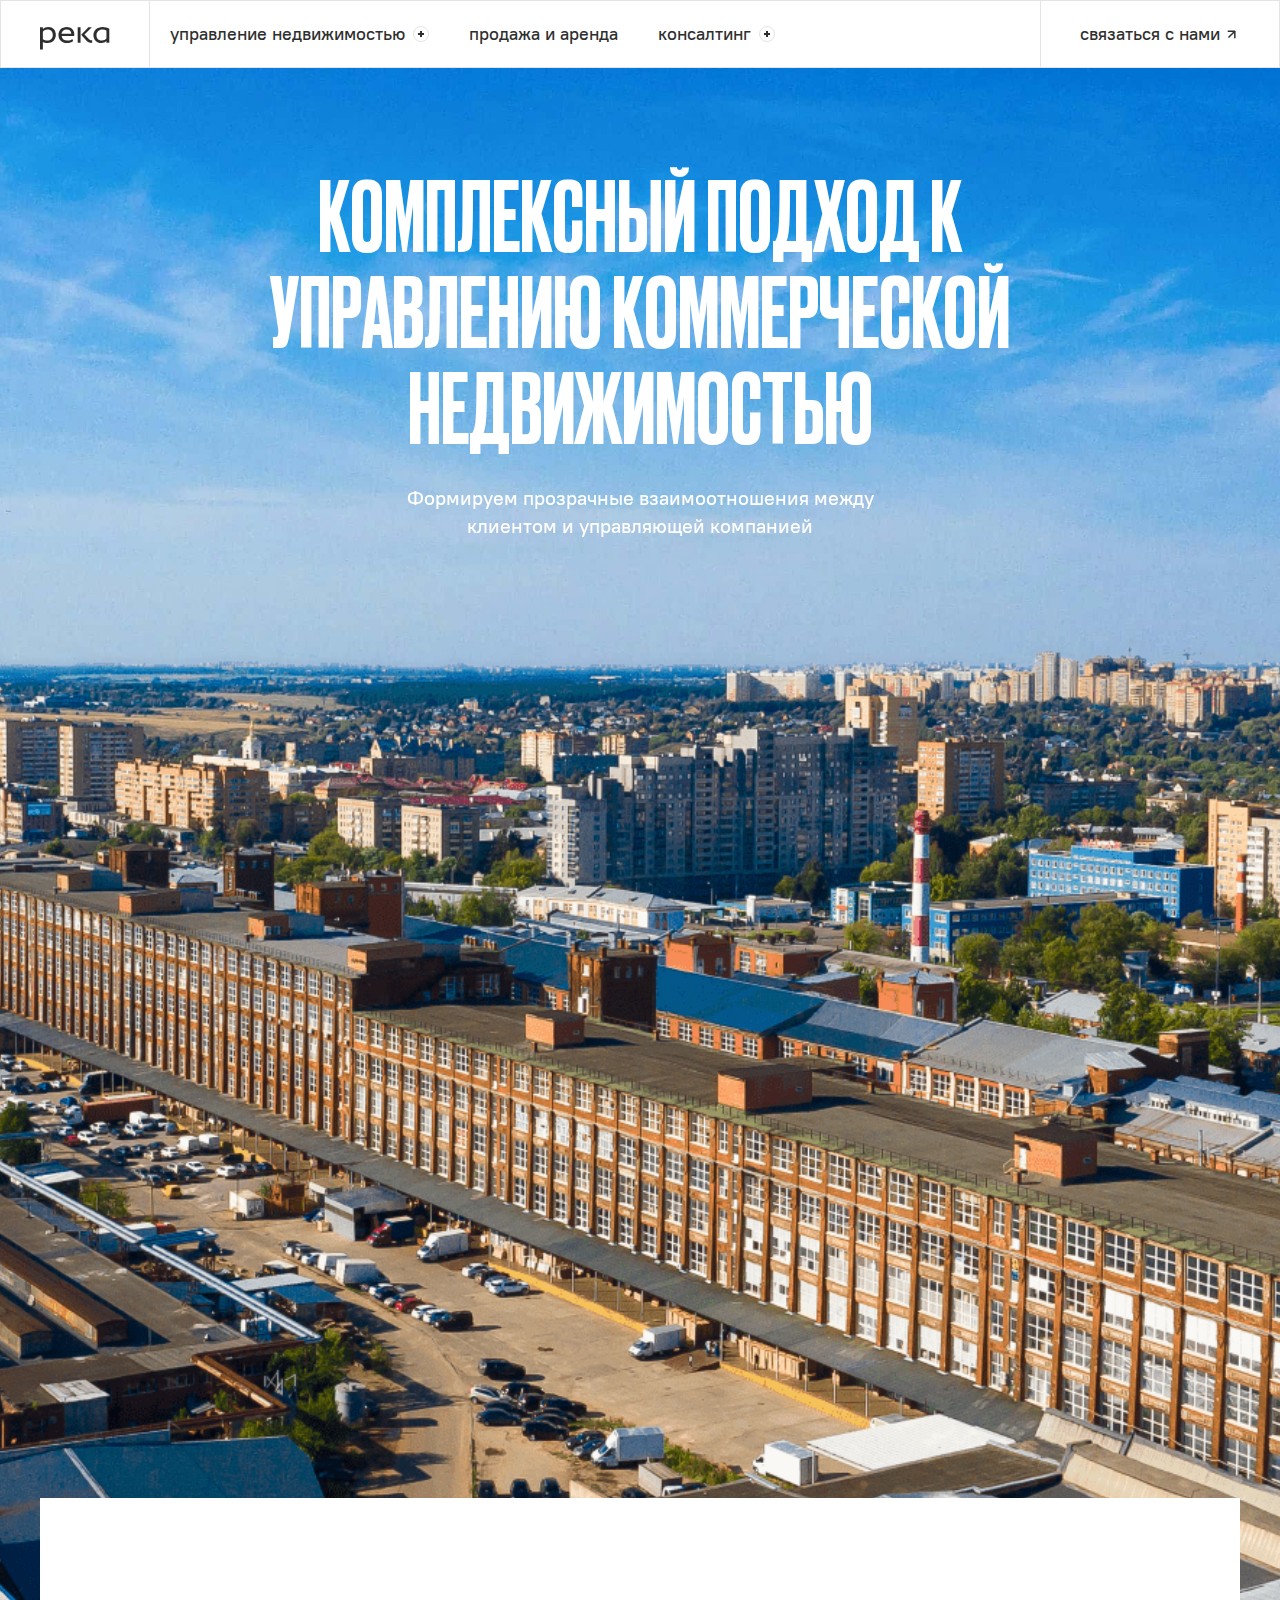
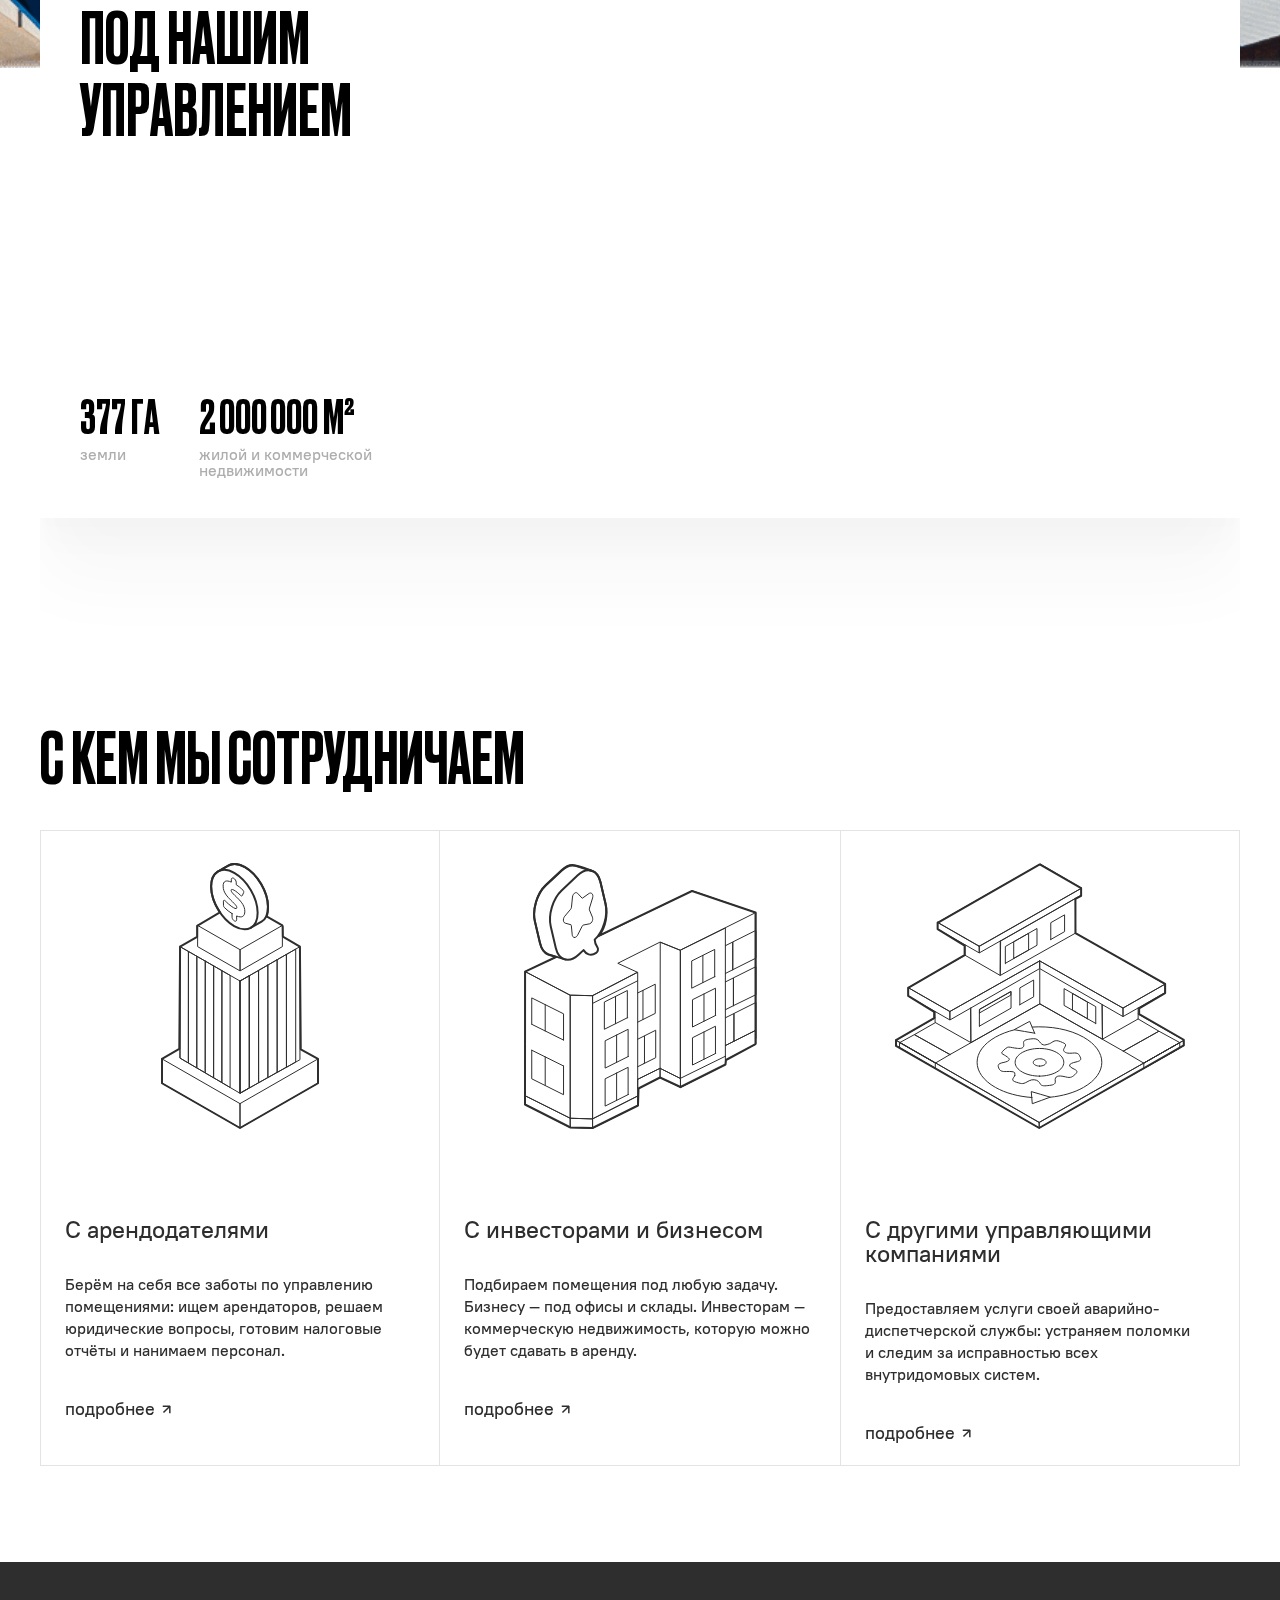
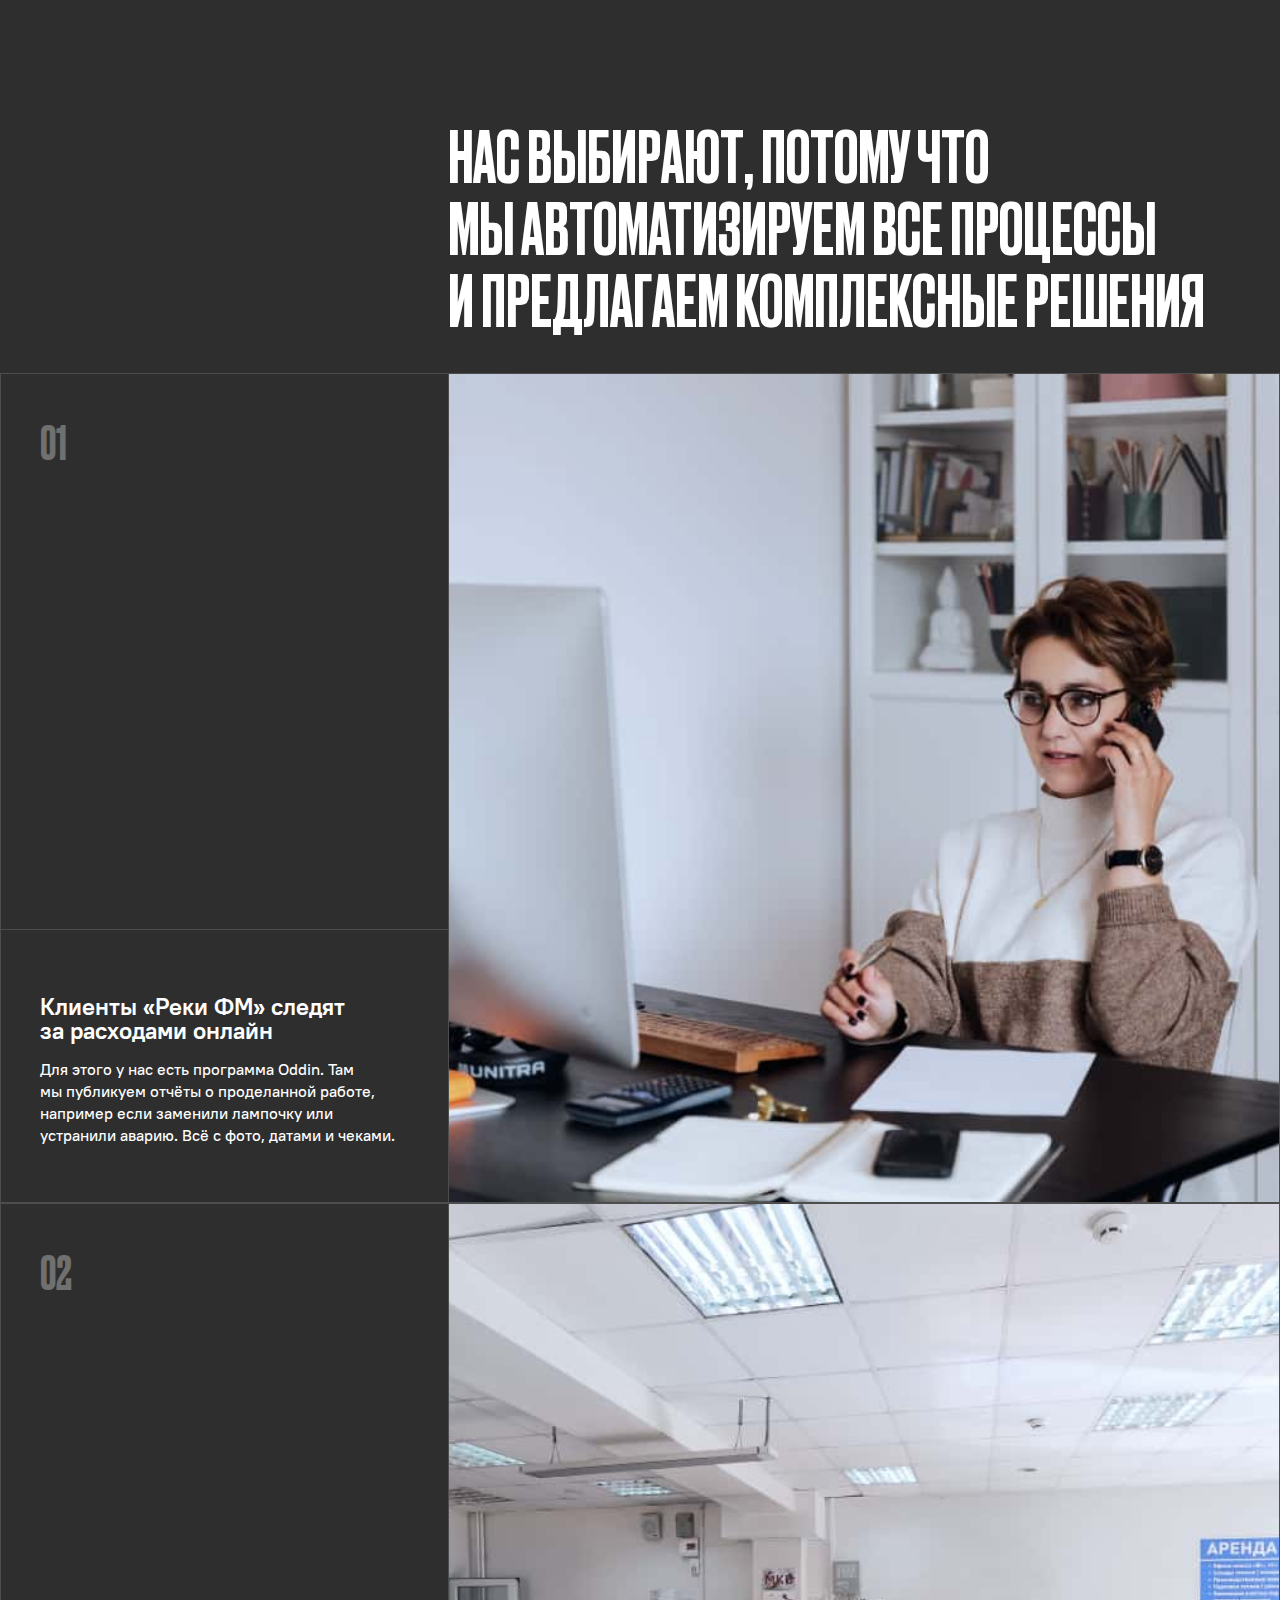
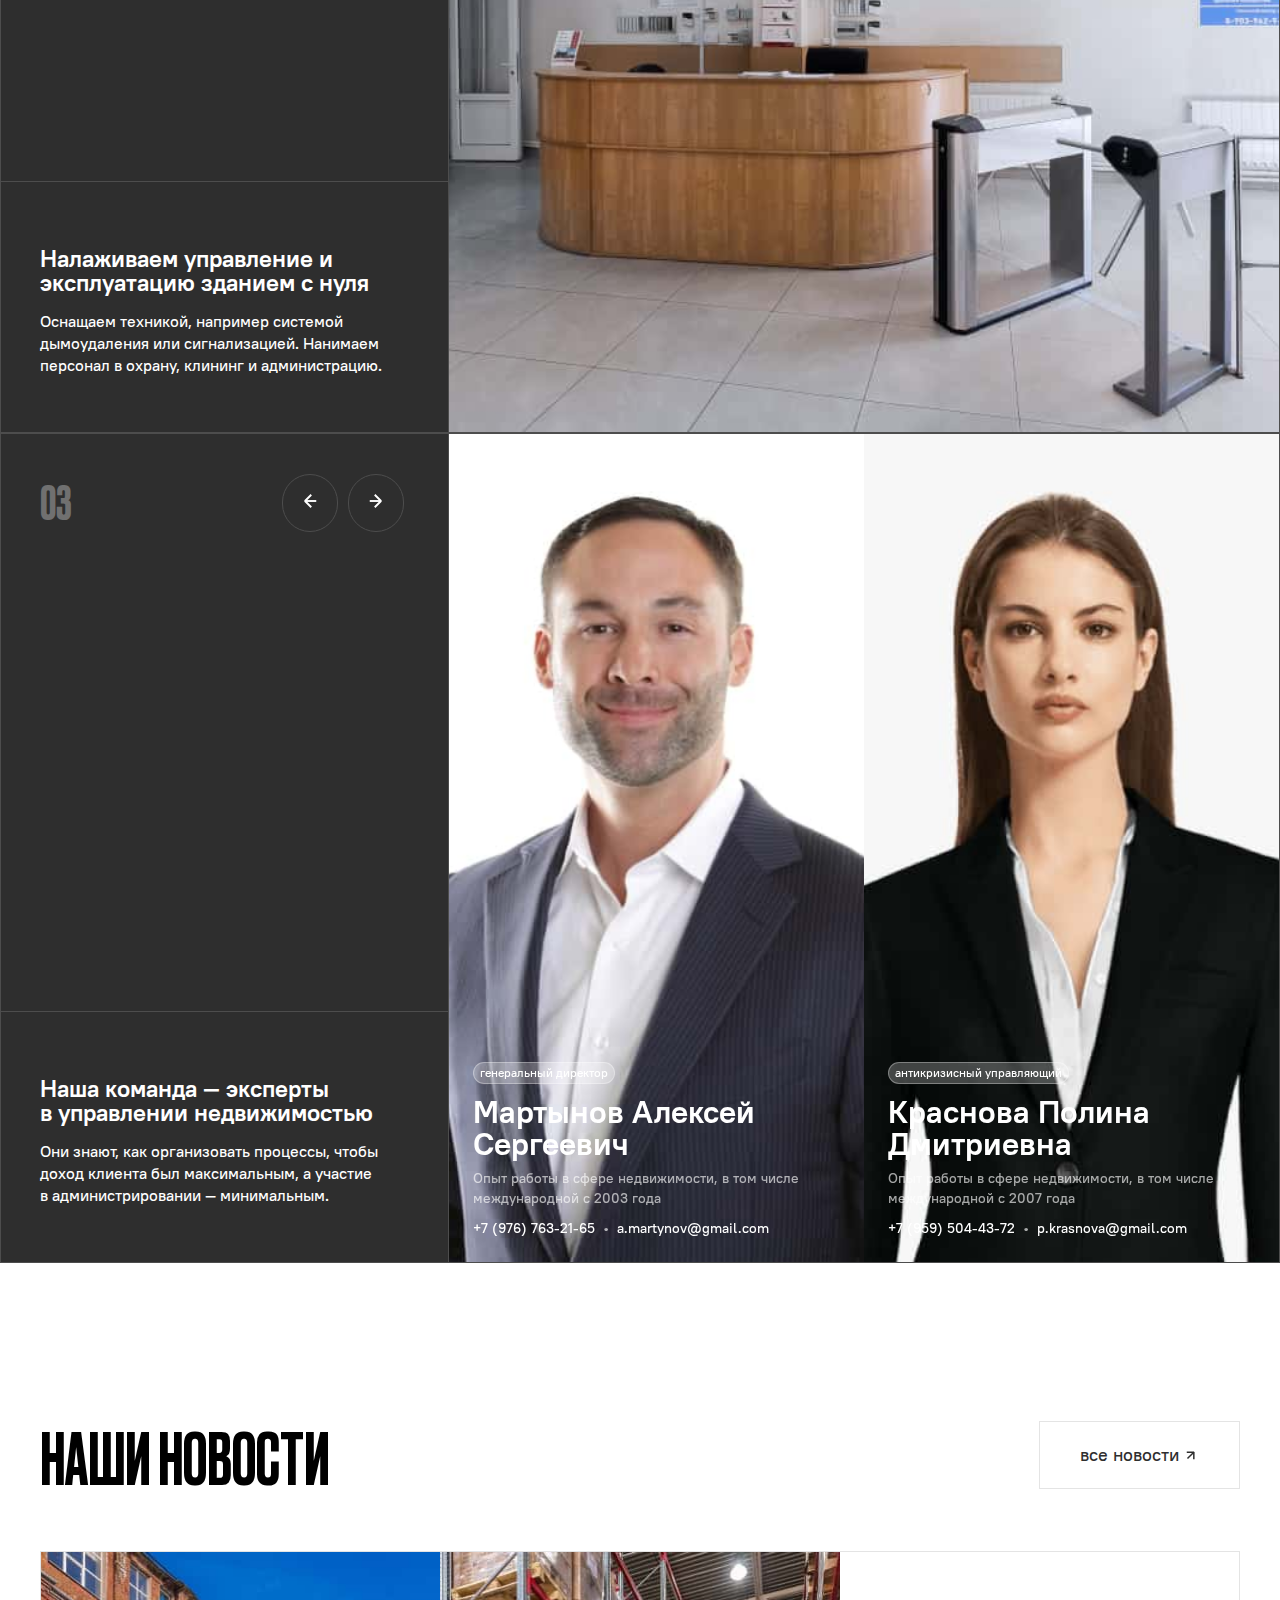
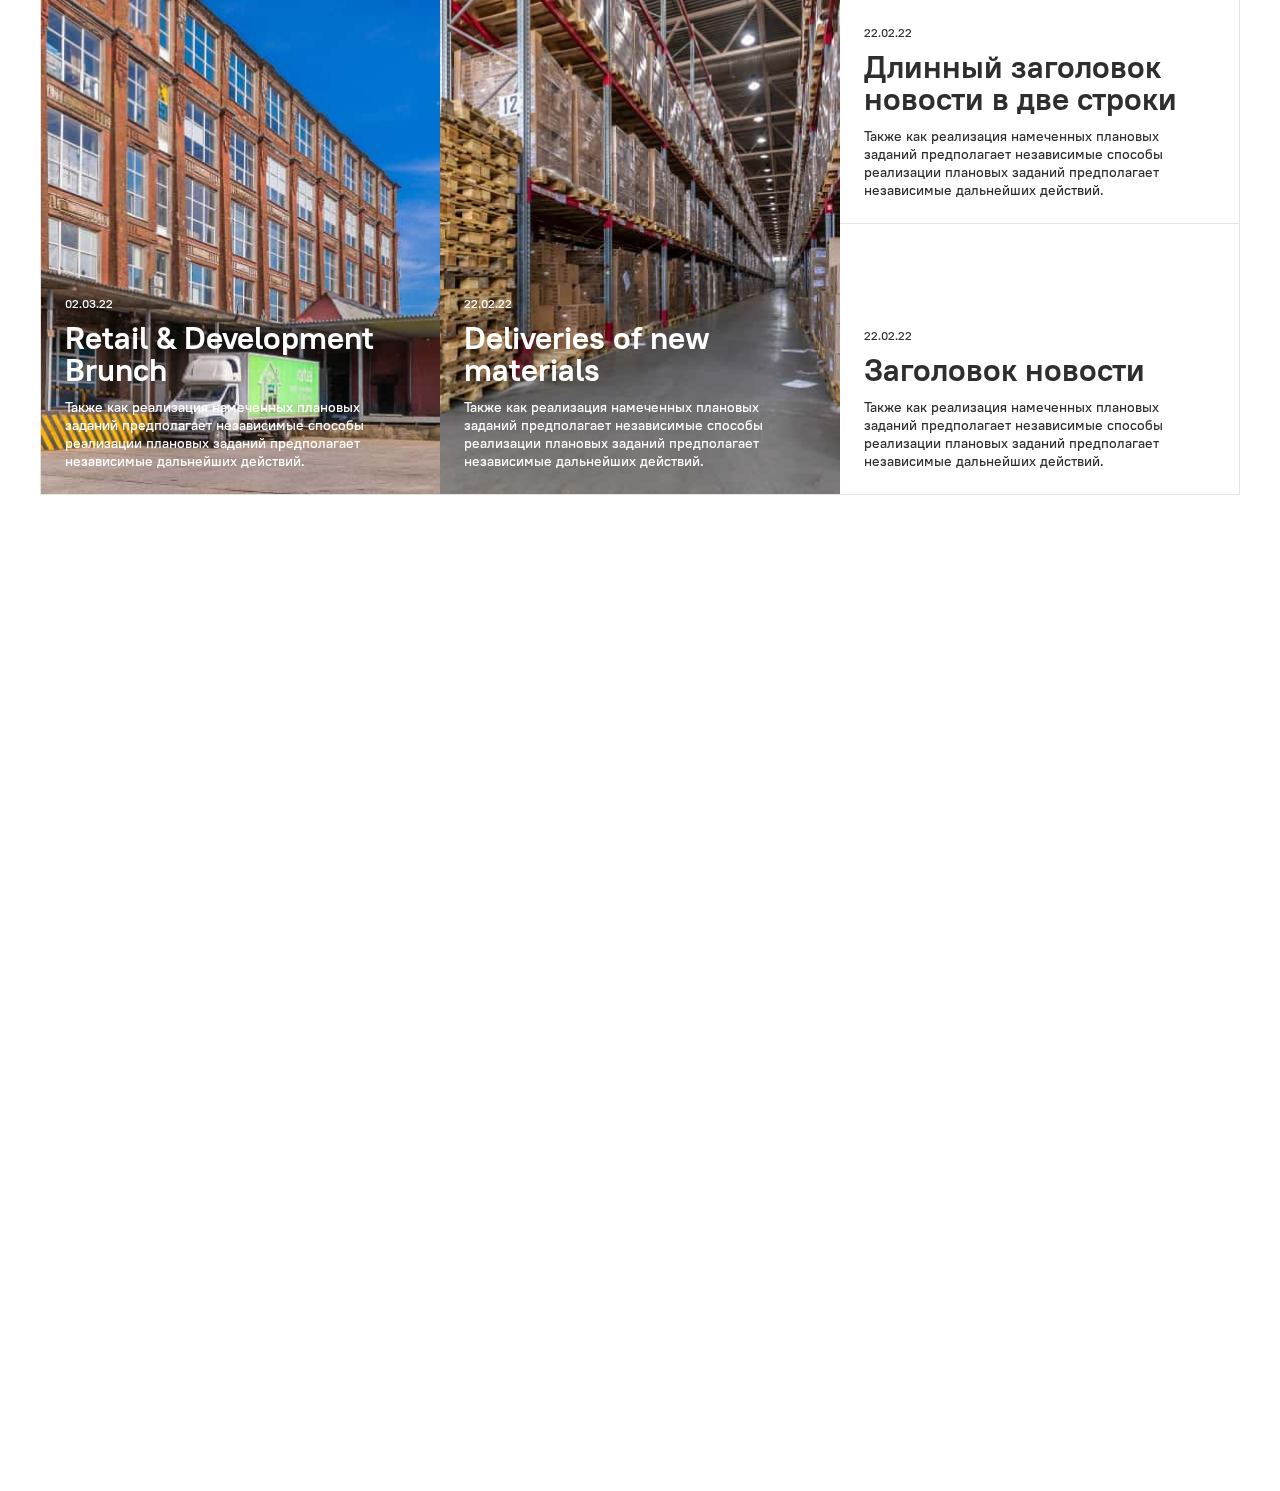
==== commit 511422c2: "change path" ====
--- a/index.html
+++ b/index.html
@@ -6,7 +6,7 @@
     <meta name="viewport" content="width=device-width, initial-scale=1.0">
     <meta http-equiv="X-UA-Compatible" content="ie=edge">
     <meta name="description" content=""><!-- CSS only -->
-    <link rel="stylesheet" href="css/style.css?1676212352357">
+    <link rel="stylesheet" href="css/style.min.css">
     <link rel="stylesheet" href="https://cdn.jsdelivr.net/npm/swiper@8/swiper-bundle.min.css">
   </head>
   <body>
@@ -25,7 +25,7 @@
           document.body.insertBefore(div, document.body.childNodes[0]);
         }
       })();
-      
+
     </script>
     <div class="page">
       <div class="page__core">
@@ -490,5 +490,5 @@
   </body>
 </html>
 <script src="https://cdn.jsdelivr.net/npm/swiper@8/swiper-bundle.min.js"></script>
-<script src="js/libs.js"></script>
-<script src="js/main.js"></script>+<script src="js/libs.min.js"></script>
+<script src="js/main.min.js"></script>--- a/css/style.min.css
+++ b/css/style.min.css
@@ -0,0 +1 @@
+@charset 'UTF-8';@font-face{font-family:PTRootUI;font-weight:500;font-style:normal;src:url(../../fonts/PTRootUI/PTRootUI-Medium.woff2) format('woff2'),url(../fonts/PTRootUI/PTRootUI-Medium.woff) format('woff')}@font-face{font-family:PTRootUI;font-weight:700;font-style:normal;src:url(../../fonts/PTRootUI/PTRootUI-Bold.woff2) format('woff2'),url(../fonts/PTRootUI/PTRootUI-Bold.woff) format('woff')}@font-face{font-family:DrukCyr;font-weight:500;font-style:normal;src:url(../../fonts/DrukCyr/DrukCyr-Medium.woff2) format('woff2'),url(../fonts/DrukCyr/DrukCyr-Medium.woff) format('woff')}/*! normalize.css v8.0.1 | MIT License | github.com/necolas/normalize.css */html{line-height:1.15;-webkit-text-size-adjust:100%}body{margin:0;background-color:#fff;overflow:auto}details,main{display:block}h1{font-size:2em;margin:.67em 0}hr{overflow:visible;box-sizing:content-box;height:0}code,kbd,pre,samp{font-family:monospace,monospace;font-size:1em}a{background-color:transparent;color:red;text-underline-offset:.2em}abbr[title]{text-decoration:underline;text-decoration:underline dotted;border-bottom:none;-webkit-text-decoration:underline dotted}b,strong{font-weight:bolder}small{font-size:80%}sub,sup{font-size:75%;line-height:0;position:relative;vertical-align:baseline}sub{bottom:-.25em}sup{top:-.5em}img{border-style:none}button,input,optgroup,select,textarea{font-family:inherit;font-size:100%;line-height:1.15;margin:0}button,input{overflow:visible}button,select{text-transform:none}[type=button],[type=reset],[type=submit],button{-webkit-appearance:button}[type=button]::-moz-focus-inner,[type=reset]::-moz-focus-inner,[type=submit]::-moz-focus-inner,button::-moz-focus-inner{padding:0;border-style:none}[type=button]:-moz-focusring,[type=reset]:-moz-focusring,[type=submit]:-moz-focusring,button:-moz-focusring{outline:ButtonText dotted 1px}fieldset{padding:.35em .75em .625em}legend{display:table;box-sizing:border-box;max-width:100%;padding:0;white-space:normal;color:inherit}progress{vertical-align:baseline}textarea{overflow:auto}[type=checkbox],[type=radio]{box-sizing:border-box;padding:0}[type=number]::-webkit-inner-spin-button,[type=number]::-webkit-outer-spin-button{height:auto}[type=search]{outline-offset:-2px;-webkit-appearance:textfield}[type=search]::-webkit-search-decoration{-webkit-appearance:none}::-webkit-file-upload-button{font:inherit;-webkit-appearance:button}summary{display:list-item}[hidden],template{display:none}a:hover{color:#00f}.page{font-family:PTRootUI,Arial,'Helvetica CY','Nimbus Sans L',sans-serif}.page__core{position:relative;z-index:2;background-color:#fff}.width{width:100%;max-width:1240px;margin-right:auto;margin-left:auto;padding-right:20px;padding-left:20px;flex:0 0 auto}.noscript{text-align:center;color:grey;background:red}.no-wrap{white-space:nowrap}.visually-hidden{position:absolute;visibility:hidden;clip:rect(0 0 0 0);width:1px;height:1px;margin:-1px}.icn{display:inline-block;fill:currentColor}.cursor{position:fixed;z-index:2;display:block;width:140px;height:140px;transform:translate(-50%,-50%);pointer-events:none}.cursor__wrapper{display:flex;width:140px;height:140px;transition:opacity .5s,transform .5s;transform:scale(0);opacity:0;border-radius:100px;background-color:rgba(138,140,206,.64);box-shadow:0 4px 4px rgba(23,23,23,.2),0 8px 24px rgba(23,23,23,.32);align-items:center;justify-content:center;-webkit-backdrop-filter:blur(12px);backdrop-filter:blur(12px)}.cursor__text{font-size:18px;font-weight:500;line-height:1;transform:rotate(-12deg);text-align:center;color:#fff}.btn{font-size:18px;font-weight:500;line-height:1;position:relative;z-index:2;padding:24px 39px;cursor:pointer;transition:opacity .3s;text-decoration:none;color:#2e2e2e;border:1px solid #e4e4e4;border-radius:0;outline:0!important;background-color:#fff}.btn:hover{border:1px solid #e4e4e4}.btn:active{opacity:.7;border:1px solid #e4e4e4}.btn:active,.btn:focus{outline:0}.btn::-moz-focus-inner{border:0}.btn:after{position:absolute;z-index:1;bottom:0;left:0;width:100%;height:0;content:'';transition:height .3s;background:#8a8cce}.btn:hover:after{height:100%}.btn__text{position:relative;z-index:10;display:inline-flex;transition:color .3s;align-items:center;justify-content:flex-start;-moz-column-gap:4px;column-gap:4px}.btn:hover .btn__text{color:#fff}.btn__arrow{display:block;width:16px;height:16px;transition:color .3s,transform .3s;transform:rotate(45deg);color:#2e2e2e;fill:rgba(255,255,255,0)}.btn:hover .btn__arrow{transform:rotate(90deg);color:#fff}:not(.btn-check)+.btn:active{border-color:#e4e4e4}.contact__name{font-size:12px;font-weight:500;line-height:1;margin-bottom:8px;color:#707070}.contact__offer{font-size:20px;font-weight:500;line-height:1.4;position:relative;display:block;overflow-y:hidden;margin-bottom:8px;transition:opacity .3s;text-decoration:none;color:rgba(255,255,255,0)}.contact__offer:hover{color:rgba(255,255,255,0)}.contact__offer:active{opacity:.7}.contact__offer::after,.contact__offer::before{position:absolute;display:block;min-width:-moz-max-content;min-width:max-content;content:attr(data-offer);transition:transform .3s;color:#fff}.contact__offer::before{bottom:0;left:0}.contact__offer::after{bottom:-100%;left:0;color:#8a8cce}.contact__offer:hover::after,.contact__offer:hover::before{transform:translateY(-100%)}.form{display:flex;flex-direction:column;width:100%;max-width:600px;align-items:flex-start;justify-content:flex-start;gap:16px}.form__field{position:relative;z-index:1;width:100%}.form__input{font-family:DrukCyr;font-size:48px;font-weight:500;line-height:1.0833333333;width:100%;height:64px;transition:border-bottom .3s;color:#fff;border:none;border-bottom:1px solid #4d4d4d;outline:0;background-color:rgba(255,255,255,0)}.form__input:focus,.form__input:hover{border-bottom:1px solid #fff}.form__label{font-family:DrukCyr;font-size:48px;font-weight:500;line-height:1.0833333333;position:absolute;top:7px;left:2px;transition:.3s;text-transform:uppercase;pointer-events:none;color:#fff}.form__input:focus~.form__label,.form__input:valid~.form__label{font-size:10px;line-height:1.2;top:-12px;color:#adadad}.form__btn{width:100%;margin-top:16px;text-align:center;border:none}.form__btn:active,.form__btn:hover{border:none}.logo{display:block;padding:21.5px 39px;border:1px solid #e4e4e4}.logo svg{display:block;width:auto;height:100%;color:#2e2e2e;position:relative;top:4px}.logo--black{border:1px solid #4d4d4d}.logo--black svg{color:#fff}.nav{position:relative;z-index:100;display:flex;flex-grow:1}.nav__inner{display:flex;border-top:1px solid #e4e4e4;border-bottom:1px solid #e4e4e4;background-color:#fff;align-items:center;justify-content:flex-start;flex-grow:1}.nav--black .nav__inner{border-top:1px solid #4d4d4d;border-bottom:1px solid #4d4d4d;background-color:#2e2e2e}.nav__text{position:relative;display:flex;padding:25px 20px;align-items:center;justify-content:flex-start;-moz-column-gap:8px;column-gap:8px}.nav__text::after{position:absolute;right:0;bottom:-1px;left:0;width:100%;height:1px;content:'';cursor:default;background-color:#e4e4e4}.nav--black .nav__text::after,.nav--black .nav__text::before{background-color:#4d4d4d}.nav__link{font-size:18px;font-weight:500;line-height:.8888888889;display:flex;transition:color .3s,opacity .3s;text-decoration:none;color:#2e2e2e}.nav__link:hover{color:#8a8cce}.nav__link:active{opacity:.7}.nav--black .nav__link,.nav__link--color-white{color:#fff}.nav__text:hover .nav__link{color:#8a8cce}.nav__icon{position:relative;width:14px;height:14px;border:1px solid #e4e4e4;border-radius:100px}.nav__icon::after,.nav__icon::before{position:absolute;top:4px;left:6px;display:block;width:2px;height:6px;content:'';transition:transform .3s;background-color:#2e2e2e}.nav__icon::after{transform:rotate(90deg)}.nav--black .nav__icon{border:1px solid #4d4d4d}.nav--black .nav__icon::after,.nav--black .nav__icon::before{background-color:#fff}.nav__text:hover .nav__icon::after,.nav__text:hover .nav__icon::before{transition:transform .3s;transform:rotate(-90deg)}.nav__text--color-white .nav__icon::after,.nav__text--color-white .nav__icon::before{background-color:#fff}.nav__dropdown{position:absolute;z-index:-1;right:0;left:-1px;display:block;width:100%;margin:0;padding:12px 0;list-style-type:none;transition:transform .5s;transform:translateY(-100%);border:1px solid #e4e4e4;background-color:#fff}.nav--black .nav__dropdown{padding:10px 0;border:1px solid #4d4d4d;border-right:none;border-left:none;background-color:#2e2e2e}.nav__list{position:relative}.nav__list:after{position:absolute;z-index:1;bottom:0;left:0;width:100%;height:0;content:'';transition:height .3s;background:#8a8cce}.nav__list:hover:after{height:100%}.nav__list-link{font-size:18px;font-weight:500;line-height:.8888888889;position:relative;z-index:10;display:block;padding:20px 24px;transition:color .3s,opacity .3s;text-decoration:none;color:#2e2e2e}.nav__list-link:hover{color:#8a8cce}.nav__list-link:active{opacity:.7}.nav--black .nav__list-link{padding:16px 24px;color:#fff}.nav__list:hover .nav__list-link{color:#fff}.ticker{position:relative;z-index:3;display:block;margin:84px 0;cursor:none!important;border:none;background-color:#2e2e2e}.ticker:hover .cursor__wrapper{transform:scale(1);opacity:1}.ticker__inner{position:relative;overflow:hidden}.ticker__wrapper{position:relative;display:flex;width:100vw;height:76px;padding-bottom:4px;align-items:center}.ticker__wrapper:last-child{padding-bottom:0}.ticker__item{position:absolute;top:0;right:0;display:flex;width:-moz-max-content;width:max-content;padding-right:40px;align-items:center;gap:40px}.ticker__text{font-family:DrukCyr;font-size:72px;font-weight:500;line-height:1;display:block;text-transform:uppercase}.ticker__text--color-white{color:#fff}.ticker__text--color-white::after{display:inline-block;padding-left:40px;content:'•'}.ticker__text--color-black{color:#2e2e2e;text-shadow:0 1px 0 #fff,0 -1px 0 #fff,1px 0 0 #fff,-1px 0 0 #fff,1px 1px 0 #fff,1px -1px 0 #fff,-1px 1px 0 #fff,-1px -1px 0 #fff}.footer{position:sticky;z-index:1;bottom:0;overflow:hidden;width:100%;height:100vh;margin-top:auto;background-color:#2e2e2e}.footer__inner{display:flex;flex-direction:column;height:100%;align-items:center;justify-content:space-between}.footer__ticker{width:-webkit-fill-available;border:1px solid #4d4d4d;border-bottom:none;flex-grow:1}.footer__content{display:block;overflow:hidden;width:-webkit-fill-available;border:1px solid #4d4d4d;border-top:none}.footer__head{width:100%;background-color:#2e2e2e}.footer__head-wrapper{display:flex;align-items:center;justify-content:flex-start}.footer__head-wrapper .nav__inner{border-top:1px solid #4d4d4d;border-bottom:1px solid #4d4d4d;background-color:#2e2e2e}.footer__head-wrapper .nav__text::after{background-color:#4d4d4d}.footer__head-wrapper .nav__link{color:#fff}.footer__head-wrapper .nav__icon{border:1px solid #4d4d4d}.footer__head-wrapper .nav__icon::after,.footer__head-wrapper .nav__icon::before{background-color:#fff}.footer__head-wrapper .nav__dropdown{padding:8px 0;border:1px solid #4d4d4d;background-color:#2e2e2e}.footer__head-wrapper .nav__list-link{padding:16px 24px;color:#fff}.footer__head-wrapper .nav.open,.footer__head-wrapper .nav__dropdown:hover,.footer__head-wrapper .nav__text:hover~.footer__head-wrapper .nav__dropdown{transform:translateY(0)}.footer__head-wrapper .logo{padding-left:40px;border:1px solid #4d4d4d;border-left:none}.footer__head-wrapper .logo svg{color:#fff}.footer__foot{margin-left:149px;border-left:1px solid #4d4d4d}.footer__contact{display:flex;padding:44px 40px 56px 20px;border-bottom:1px solid #4d4d4d;align-items:center;justify-content:space-between}.footer__address{width:100%;max-width:274px}.footer__header{font-size:20px;font-weight:500;line-height:1.4;margin-bottom:8px;color:#fff}.footer__subheader{font-size:12px;font-weight:500;line-height:1;margin-bottom:8px;color:#707070}.footer__link{font-size:12px;font-weight:500;line-height:1.3333333333;transition:color .3s,opacity .3s;color:#707070}.footer__link:hover{color:#fff}.footer__link:active{opacity:.7}.footer__logos{display:flex;align-items:center;justify-content:flex-start;gap:12px}.footer__logo{display:flex;width:32px;height:32px;padding:4px;transition:color .3s,opacity .3s;color:#fff;border-radius:100px;background-color:#4d4d4d;align-items:center;justify-content:center}.footer__logo:hover{color:#8a8cce}.footer__logo:active{opacity:.7}.footer__end{display:flex;padding:12px 40px 12px 20px;align-items:center;justify-content:space-between}.footer__about{display:flex;padding:14px 0;align-items:center;justify-content:flex-start;-moz-column-gap:24px;column-gap:24px}.footer__company{font-size:12px;font-weight:500;line-height:1;color:#707070}.header{position:sticky;z-index:100;top:0;width:100%;background-color:#fff}.header__inner{display:flex;align-items:center;justify-content:flex-start}.header__nav{position:relative;z-index:300}.header__nav .nav__dropdown:hover,.header__nav .nav__text:hover~.nav__dropdown{transform:translateY(0);opacity:1}.header__menu{display:none;max-height:68px}.header__burger{position:relative;width:14px;height:10px;margin-right:4px}.header__line{position:absolute;right:0;left:0;display:block;width:100%;height:1px;transition:background-color .3s;background-color:#2e2e2e}.header__line--one{top:0}.header__line--two{top:50%}.header__line--three{top:100%}.header__menu:active .header__line,.header__menu:hover .header__line{background-color:#fff}.map{position:relative;overflow-x:clip;margin:0 40px 450px}.map__inner{position:absolute;z-index:5;width:100%;height:620px;transform:translateY(-170px);background-color:#fff;background-size:auto 100%;box-shadow:0 64px 72px rgba(46,46,46,.03),0 32px 32px rgba(46,46,46,.02),0 12px 12px rgba(46,46,46,.01)}.map__content{display:flex;flex-direction:column;height:100%;background-image:url(../img/bg/map-desk.svg);background-repeat:no-repeat;background-position:right;align-items:flex-start;justify-content:space-between}.map__header{font-family:DrukCyr;font-size:72px;font-weight:500;line-height:1;max-width:384px;padding:28px 40px 40px;text-transform:uppercase}.map__foot{display:flex;padding:40px;align-items:flex-start;justify-content:space-between;-moz-column-gap:40px;column-gap:40px}.map__info{width:auto;max-width:180px}.map__subheader{font-family:DrukCyr;font-size:48px;font-weight:500;line-height:1;margin-bottom:8px;text-transform:uppercase}.map__text{font-size:16px;font-weight:500;line-height:1;color:#adadad}.menu{position:fixed;z-index:110;visibility:hidden;overflow:scroll;width:100%;height:100%;transition:opacity .3s,visibility .3s;opacity:0}.menu.open{visibility:visible;opacity:1}.menu__inner{display:flex;flex-direction:column;height:100%}.menu__head{display:flex;transition:transform .5s;transform:translateY(-100%);align-items:center;justify-content:space-between}.menu__head .logo{border-right:none}.menu.open .menu__head{transform:translateY(0)}.menu__empty{padding-top:66px;border-top:1px solid #e4e4e4;border-bottom:1px solid #e4e4e4;flex-grow:1}.menu__close{max-height:68px}.menu__cross{position:relative;display:inline-block;width:18px;height:18px}.menu__cross:after,.menu__cross:before{position:absolute;top:4px;left:8px;display:inline-block;width:1.5px;height:14px;content:'';transition:transform .3s,background-color .3s;background-color:#2e2e2e}.menu__cross:before{transform:rotate(45deg)}.menu__cross:after{transform:rotate(-45deg)}.menu__close:hover .menu__cross:before{transform:rotate(90deg);background-color:#fff}.menu__close:hover .menu__cross:after{transform:rotate(-90deg);background-color:#fff}.menu__content{position:relative;display:flex;flex-direction:column;transition:transform .5s;transform:translateY(100%);background-color:#2e2e2e;flex-grow:1;align-items:flex-start;justify-content:flex-start}.menu.open .menu__content{transform:translateY(0)}.menu__btn{position:fixed;z-index:111;bottom:0;left:0;width:100%}.menu__nav{overflow:hidden;width:100%}.menu__nav .nav__inner{overflow:hidden;flex-direction:column;margin-bottom:116px;border:none;background-color:#2e2e2e;align-items:flex-start}.menu__nav .nav__item{overflow:hidden;width:100%}.menu__nav .nav__text{z-index:111;background-color:#2e2e2e}.menu__nav .nav__dropdown{transition:none;opacity:0}.menu__nav .nav__dropdown.open{position:relative;z-index:110;transition:opacity .3s;transform:translateY(0);opacity:1}.modal{position:fixed;z-index:120;visibility:hidden;overflow:scroll;width:100%;height:100%;transition:opacity .3s,visibility .3s;opacity:0}.modal.open{visibility:visible;opacity:1}.modal__inner{display:flex;flex-direction:column;height:100%}.modal__head{position:relative;display:flex;transition:transform .5s;transform:translateY(-100%);background-color:#2e2e2e}.modal.open .modal__head{transform:translateY(0)}.modal__empty{border-top:1px solid #4d4d4d;border-bottom:1px solid #4d4d4d;flex-grow:1}.modal__close{position:relative;width:32px;padding:16px;cursor:pointer;border:1px solid #4d4d4d}.modal__close:after,.modal__close:before{position:absolute;top:25%;left:48%;display:block;width:2px;height:32px;content:'';transition:transform .3s;background-color:#fff}.modal__close:before{transform:rotate(45deg)}.modal__close:after{transform:rotate(-45deg)}.modal__close:hover:before{transform:rotate(90deg)}.modal__close:hover:after{transform:rotate(-90deg)}.modal__content{display:flex;flex-direction:column;padding:24px 40px;transition:transform .5s;transform:translateY(100%);background-color:#2e2e2e;flex-grow:1;align-items:flex-start;justify-content:space-between}.modal.open .modal__content{transform:translateY(0)}.modal__tagline{width:100%;max-width:485px}.modal__header{font-family:DrukCyr;font-size:96px;font-weight:500;line-height:1;margin-bottom:16px;text-transform:uppercase;color:#fff}.modal__subheader{font-size:20px;font-weight:500;line-height:1.4;color:#fff}.modal__foot{display:flex;width:100%;margin-bottom:16px;align-items:flex-end;justify-content:space-between;gap:48px}.news{padding:96px 0;background-color:#fff}.news__inner{margin:0 40px}.news__head{display:flex;align-items:center;justify-content:space-between;flex-wrap:wrap}.news__header{font-family:DrukCyr;font-size:72px;font-weight:500;line-height:1;text-transform:uppercase;order:1}.news__btn{padding:24px 40px;border:1px solid #e4e4e4;order:2}.news__btn:hover{border:1px solid #e4e4e4}.news__wrapper{display:grid;border:1px solid #e4e4e4;order:3;grid-template-columns:repeat(3,1fr)}.news__card{position:relative;overflow:hidden;text-decoration:none;color:#fff}.news__card:hover{color:#fff}.news__picture{position:relative;width:100%;height:100%;transition:transform .5s}.news__picture img{width:100%;height:100%;-o-object-fit:cover;object-fit:cover;-o-object-position:center;object-position:center}.news__card:hover .news__picture{transform:scale(1.2)}.news__content{position:absolute;right:0;bottom:0;left:0;display:flex;flex-direction:column;padding:24px;align-items:flex-start;justify-content:flex-end;gap:12px}.news__date{font-size:12px;font-weight:500;line-height:1;position:relative;z-index:2}.news__text{font-size:14px;font-weight:500;line-height:1.2857142857;position:relative;z-index:2}.news__subheader{font-size:32px;font-weight:700;line-height:1;position:relative;z-index:2;margin-top:0;margin-bottom:0}.news__group{display:flex;flex-direction:column;justify-content:flex-start;align-items:center}.news__item{position:relative;z-index:2;display:flex;flex-direction:column;height:50%;padding:24px;transition:color .3s,opacity .3s;text-decoration:none;color:#2e2e2e;align-items:flex-start;justify-content:flex-end;gap:12px}.news__item:hover{color:#fff}.news__item:active{opacity:.7}.news__item:first-child{border-bottom:1px solid #e4e4e4}.news__item:after{position:absolute;z-index:1;bottom:0;left:0;width:100%;height:0;content:'';transition:height .3s;background:#8a8cce}.news__item:hover:after{height:100%}.powers{padding-top:96px;background-color:#2e2e2e}.powers__header{font-family:DrukCyr;font-size:72px;font-weight:500;line-height:1;max-width:840px;margin-bottom:40px;margin-left:35%;text-transform:uppercase;color:#fff}.powers__slides{position:relative}.powers__item{position:sticky;top:66px;display:grid;height:92vh;border:1px solid #4d4d4d;background-color:#2e2e2e;justify-content:center;grid-template-columns:35% 65%}.powers__content{display:flex;flex-direction:column;align-items:flex-start;justify-content:space-between}.powers__count{font-family:DrukCyr;font-size:48px;font-weight:500;line-height:1.0833333333;padding:40px 39px;color:#707070}.powers__info{padding:40px 39px;border-top:1px solid #4d4d4d}.powers__subheader{font-size:24px;font-weight:700;line-height:1;margin-bottom:12px;color:#fff}.powers__text{font-size:16px;font-weight:500;line-height:1.375;color:#fff}.powers__img{height:100%;border-left:1px solid #4d4d4d}.powers__img img{width:100%;height:100%;-o-object-fit:cover;object-fit:cover;-o-object-position:center;object-position:center}.powers__slider{overflow:hidden;border-left:1px solid #4d4d4d}.powers__wrapper{width:100%;height:100%}.powers__slide{position:relative;height:100%}.powers__picture{position:relative;width:100%;height:100%}.powers__picture img{width:100%;height:100%;-o-object-fit:cover;object-fit:cover;-o-object-position:center;object-position:center}.powers__person{position:absolute;z-index:3;right:0;bottom:0;left:0;padding:24px}.powers__post{font-size:12px;font-weight:500;line-height:1;display:inline-block;margin-bottom:12px;padding:4px 6px;color:#fff;border:1px solid rgba(255,255,255,.32);border-radius:60px;background:rgba(255,255,255,.24)}.powers__name{font-size:32px;font-weight:700;line-height:1;margin-bottom:8px;color:#fff}.powers__about{font-size:14px;font-weight:500;line-height:1.4285714286;margin-bottom:10px;color:rgba(255,255,255,.64)}.powers__contact{display:flex;align-items:center;gap:8px}.powers__number{font-size:14px;font-weight:500;line-height:1.4285714286;display:inline-flex;color:#fff}.powers__number::after{display:block;margin-left:8px;content:'•';color:rgba(255,255,255,.64)}.powers__email{font-size:14px;font-weight:500;line-height:1.4285714286;color:#fff}.powers__buttons{position:absolute;z-index:5;top:40px;left:25%;display:flex;align-items:center;justify-content:flex-start;gap:10px}.powers__btn{padding:12px 17px;transition:opacity .3s;border:1px solid #4d4d4d;border-radius:100px}.powers__btn:hover{opacity:.8}.powers__btn:active{opacity:.6}.powers__btn--prev svg{transform:rotate(-90deg)}.powers__btn--next svg{transform:rotate(90deg)}.powers__btn svg{color:#fff;fill:rgba(255,255,255,0)}.tagline__inner{position:relative;display:flex;flex-direction:column;width:100%;height:1600px}.tagline__hero{position:absolute;top:0;left:0;width:100%;height:100%}.tagline__hero img{z-index:1;width:100%;height:38%;-o-object-fit:cover;object-fit:cover;-o-object-position:center;object-position:center}.tagline__hero-mask{position:absolute;z-index:5;bottom:0;left:0;width:100%;height:65%}.tagline__hero-mask img{width:100%;height:100%;-o-object-fit:cover;object-fit:cover;-o-object-position:center;object-position:center}.tagline__content{position:sticky;z-index:2;top:164px;left:0;width:100%;max-width:800px;margin:0 auto}.tagline__header{font-family:DrukCyr;font-size:96px;font-weight:500;line-height:1;margin-top:0;margin-bottom:32px;text-align:center;text-transform:uppercase;color:#fff}.tagline__subheader{font-size:20px;font-weight:500;line-height:1.4;max-width:500px;margin:0 auto;text-align:center;color:#fff}.workers{padding-top:140px;padding-bottom:96px;background-color:#fff}.workers__inner{margin:0 40px}.workers__header{font-family:DrukCyr;font-size:72px;font-weight:500;line-height:1;margin-bottom:40px;text-transform:uppercase}.workers__cards{display:grid;border-top:1px solid #e4e4e4;border-bottom:1px solid #e4e4e4;grid-template-columns:repeat(3,1fr)}.workers__item{position:relative;display:flex;flex-direction:column;padding:0 24px 24px;transition:color .5s,opacity .3s;text-decoration:none;color:#2e2e2e;align-items:center;justify-content:flex-start;gap:24px}.workers__item:hover{color:#fff}.workers__item:active{opacity:.7}.workers__item:after{position:absolute;z-index:1;bottom:0;left:0;width:100%;height:0;content:'';transition:height .5s;background:#8a8cce}.workers__item:hover:after{height:100%}.workers__item:first-child,.workers__item:last-child{border-right:1px solid #e4e4e4;border-left:1px solid #e4e4e4}.workers__icn{position:relative;z-index:2;margin:32px auto;fill:rgba(255,255,255,0)}.workers__content{position:relative;z-index:2}.workers__subheader{font-size:24px;font-weight:500;line-height:1}.workers__text{font-size:16px;font-weight:500;line-height:1.375}.workers__more{font-size:18px;font-weight:500;line-height:.8888888889;position:relative;z-index:2;display:flex;margin-right:auto;align-items:center;justify-content:flex-start;-moz-column-gap:4px;column-gap:4px}.workers__arrow{transition:transform .3s;transform:rotate(45deg);fill:rgba(255,255,255,0)}.workers__item:hover .workers__arrow{transform:rotate(90deg)}.page{position:relative;display:flex;flex-direction:column;box-sizing:border-box;min-height:calc(100 * var(--vh,1vh));justify-content:flex-start;align-items:center}.page__core{width:100%;flex:0 0 auto}body.is-open,body.open{overflow:hidden}@media (min-width:1020px){.footer__head .nav__dropdown:hover,.footer__head .nav__text:hover~.nav__dropdown{transform:translateY(0)}}@media (max-width:1020px){.footer{position:inherit;height:auto}.footer__head-wrapper{flex-direction:column}.footer__head-wrapper .logo{width:100%;padding-right:0;padding-left:0;border:1px solid #4d4d4d}.footer__head-wrapper .logo svg{margin:0 auto}.footer__nav{width:100%}.footer__nav .nav__inner{flex-direction:column;padding:24px 0;border-top:0}.footer__nav .nav__inner .nav__item{width:100%}.footer__nav .nav__inner .nav__text{padding:24px 20px;justify-content:center}.footer__nav .nav__inner .nav__text:after{display:none}.footer__nav .nav__inner .nav__dropdown{transition:none;opacity:0}.footer__nav .nav__inner .nav__dropdown.open{position:relative;z-index:1;transition:opacity .3s;transform:translateY(0);opacity:1}.footer__nav .nav__inner .nav__list-link{text-align:center}.footer__foot{margin-left:0;border-left:none}}@media (max-width:830px){.footer__contact{flex-direction:column;text-align:center;gap:24px}.footer__end{flex-direction:column;padding:12px 14px}.footer__about{flex-direction:column;text-align:center}.footer__company{padding-bottom:14px}}@media (max-width:1060px){.header .logo{padding:15.5px 39px;border-right:none}.header__menu{display:block;height:56px;max-height:56px;padding:17px 39px}.header__modal{display:none}.header__nav .nav__inner{padding-top:54px}.header__nav .nav__item{display:none}.menu__empty{padding-top:54px}.menu__close{height:56px;max-height:56px;padding:16px 39px}.modal__head .logo--black{padding:15.5px 39px;border-right:none}.modal__content{justify-content:flex-start;gap:24px}.modal__foot{flex-direction:column-reverse;margin-bottom:0;flex-grow:1;align-items:flex-start;justify-content:space-between}.modal__header{font-size:48px;line-height:1}.modal__subheader{font-size:16px;line-height:1.375}.modal .form__input{font-size:28px;line-height:1.0714285714}.modal .form__label{font-size:28px;line-height:1.0714285714;top:40%}.modal .form__btn{width:100%;padding:24px 0}}@media (max-width:1236px){.map__content{background-position-x:236px}.map__header{font-size:48px;line-height:1;margin:0}.map__subheader{font-size:28px;line-height:1.0714285714}.map__text{font-size:12px;line-height:1}}@media (max-width:996px){.map{margin:0 16px 450px}.map__content{background-position-x:-100px;background-size:648px}.map__header{font-size:48px;line-height:1;margin:0;padding:16px}.map__foot{width:100%;padding:16px}.map__subheader{font-size:28px;line-height:1.0714285714}.map__text{font-size:12px;line-height:1}.powers__item{position:initial;height:auto;grid-template-columns:100%}.powers__buttons{display:none}.workers{padding-top:64px;padding-bottom:64px}.workers__inner{margin:0 16px}.workers__header{font-size:40px;line-height:1}.workers__cards{border:none;grid-template-columns:repeat(1,1fr)}.workers__item{padding:0 16px 16px;border:1px solid #e4e4e4;border-top:none}.workers__item:nth-child(1){border-top:1px solid #e4e4e4}}@media (max-width:576px){.map__content{background-position-x:-70px;background-size:480px}}@media (max-width:1130px){.news{padding:64px 0}.news__inner{margin:0 16px}.news__header{margin-top:0;margin-bottom:24px}.news__btn{order:3}.news__wrapper{display:block;width:100%;margin-bottom:24px;border:none;order:2}.news__card:first-child,.news__group{display:none}.news__card:hover .news__picture{transform:scale(1)}}@media (max-width:1400px){.powers__buttons{left:22%}}@media (max-width:1200px){.powers__header{font-size:40px;line-height:1;max-width:500px;margin-top:0;margin-left:0;padding:0 40px}.workers__cards{border-bottom:none;grid-template-columns:repeat(2,1fr)}.workers__item{border-bottom:1px solid #e4e4e4}.workers__item:nth-child(2){border-right:1px solid #e4e4e4}}@media (max-width:768px){.powers{padding-top:64px}}@media (max-width:767px){.tagline__content{width:auto;padding:0 16px}.tagline__header{font-size:42px;line-height:1}.tagline__subheader{font-size:16px;line-height:1.375}}@media (max-width:360px){.tagline__header{font-size:40px;line-height:1}}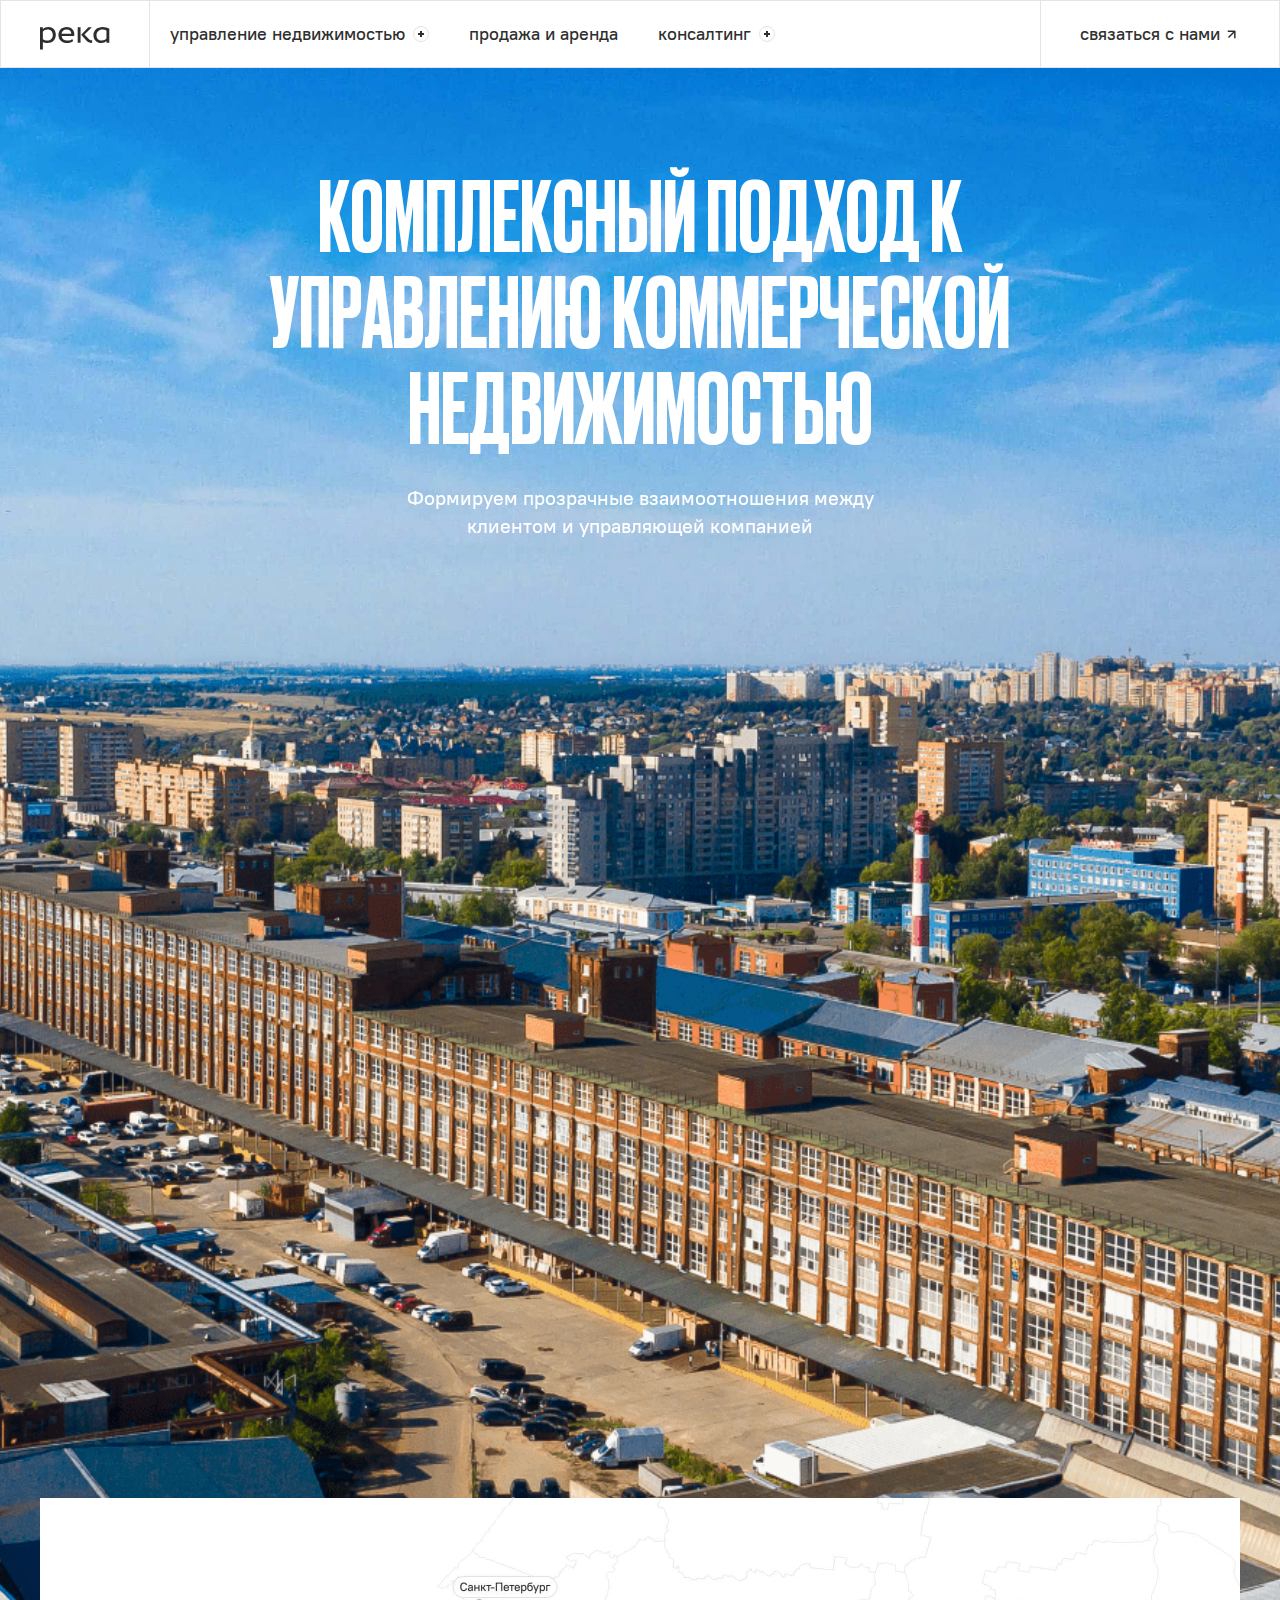
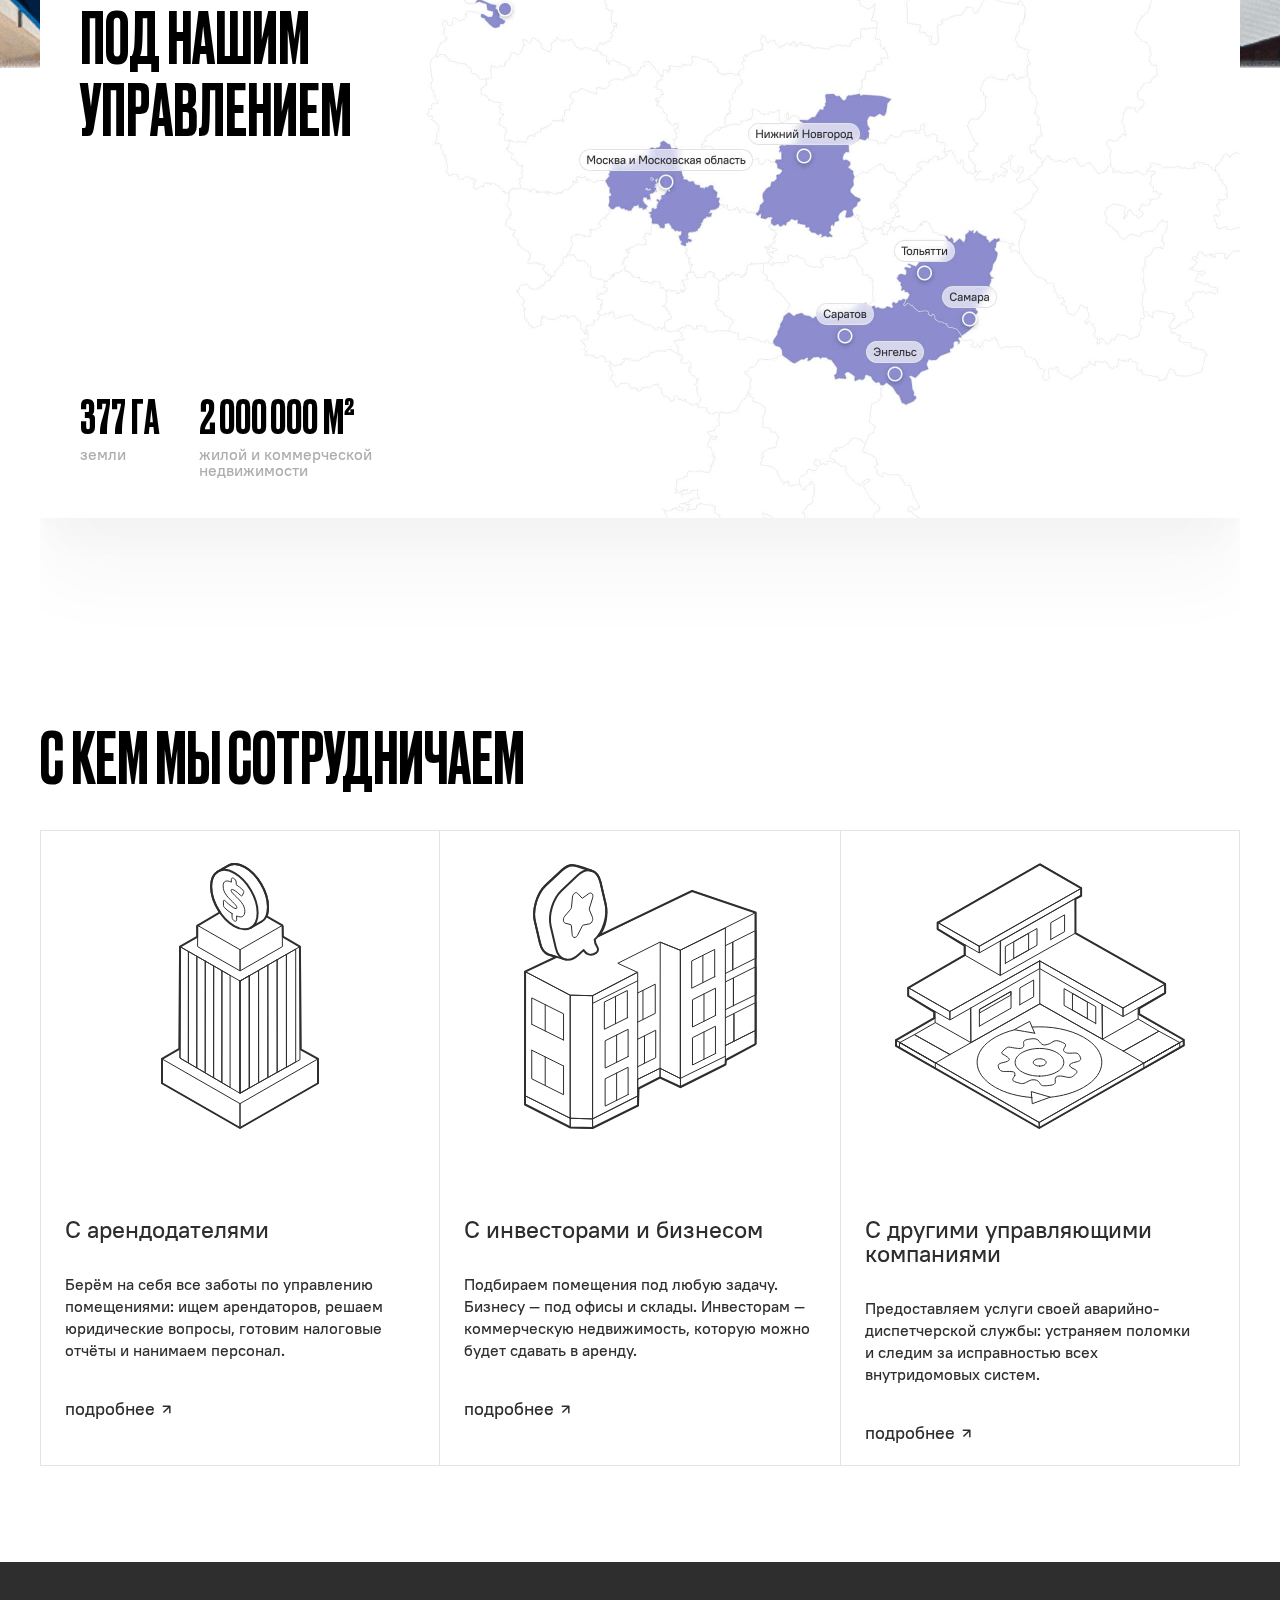
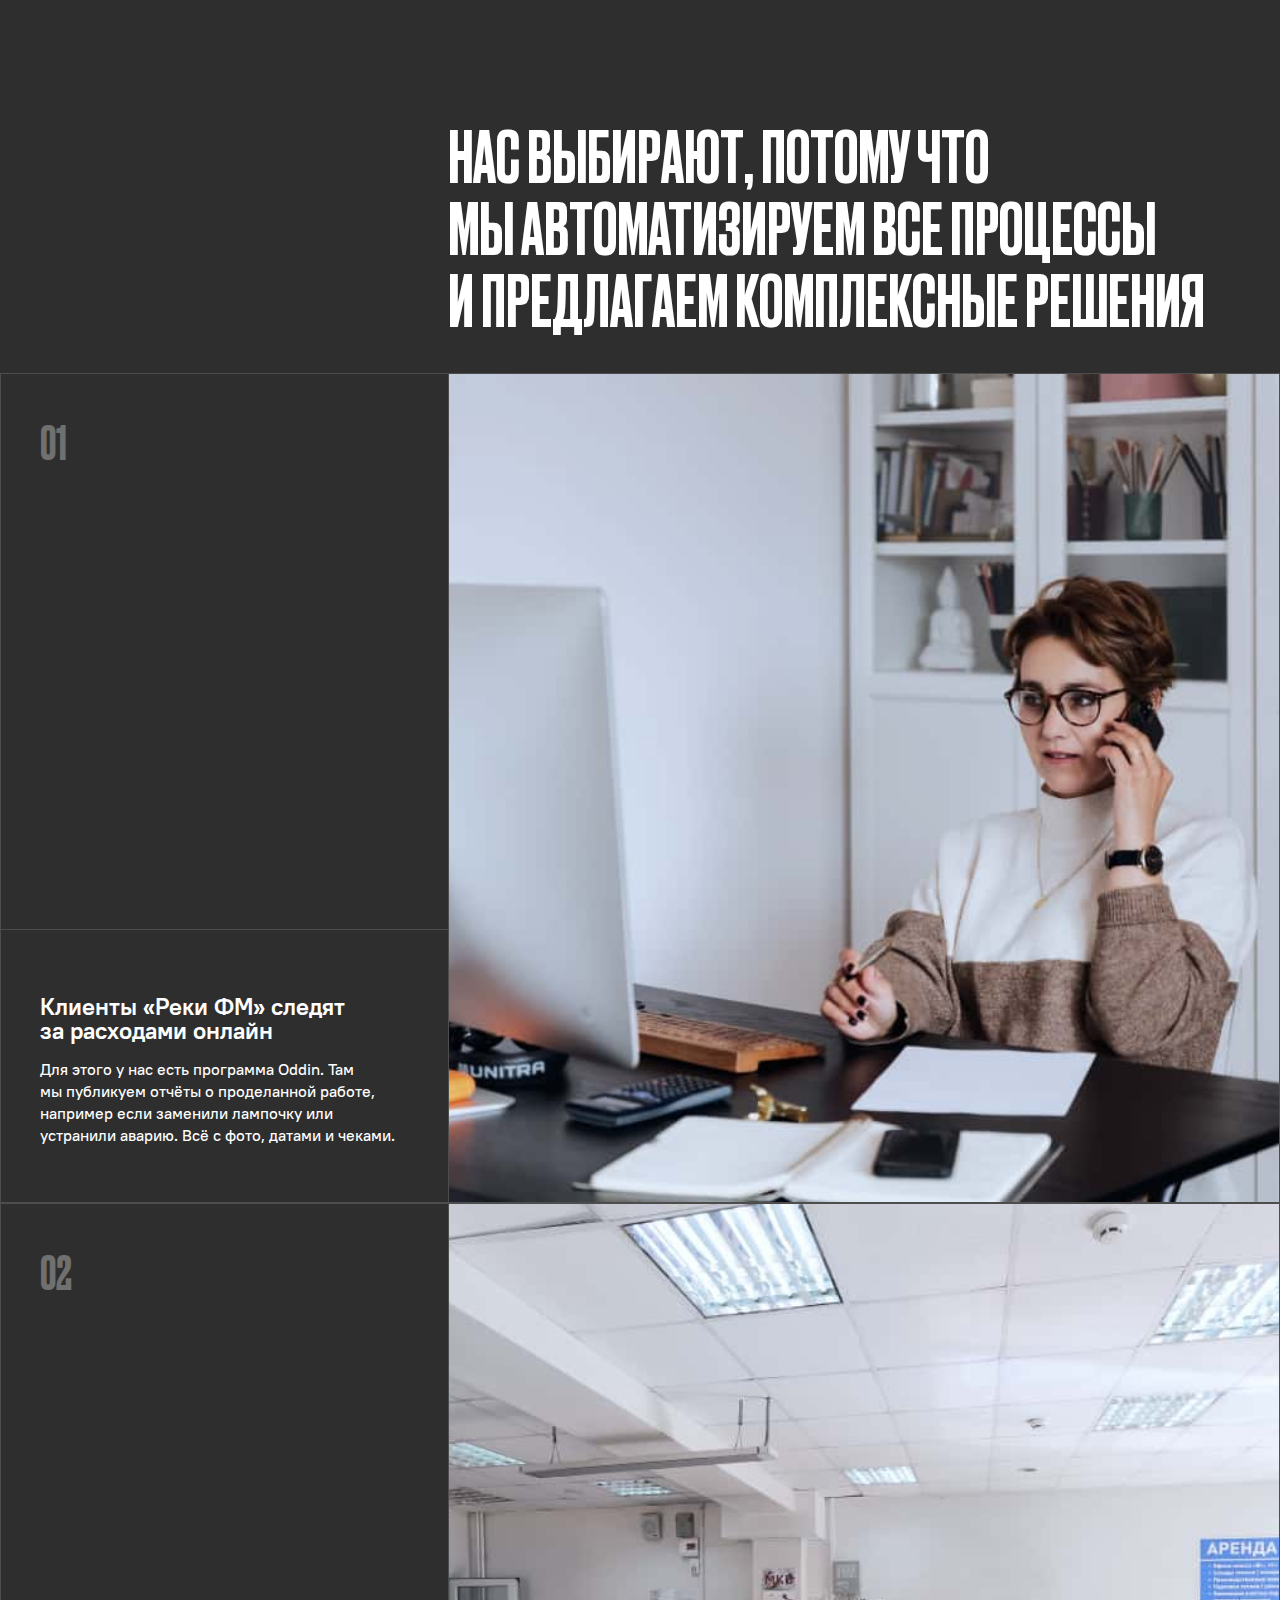
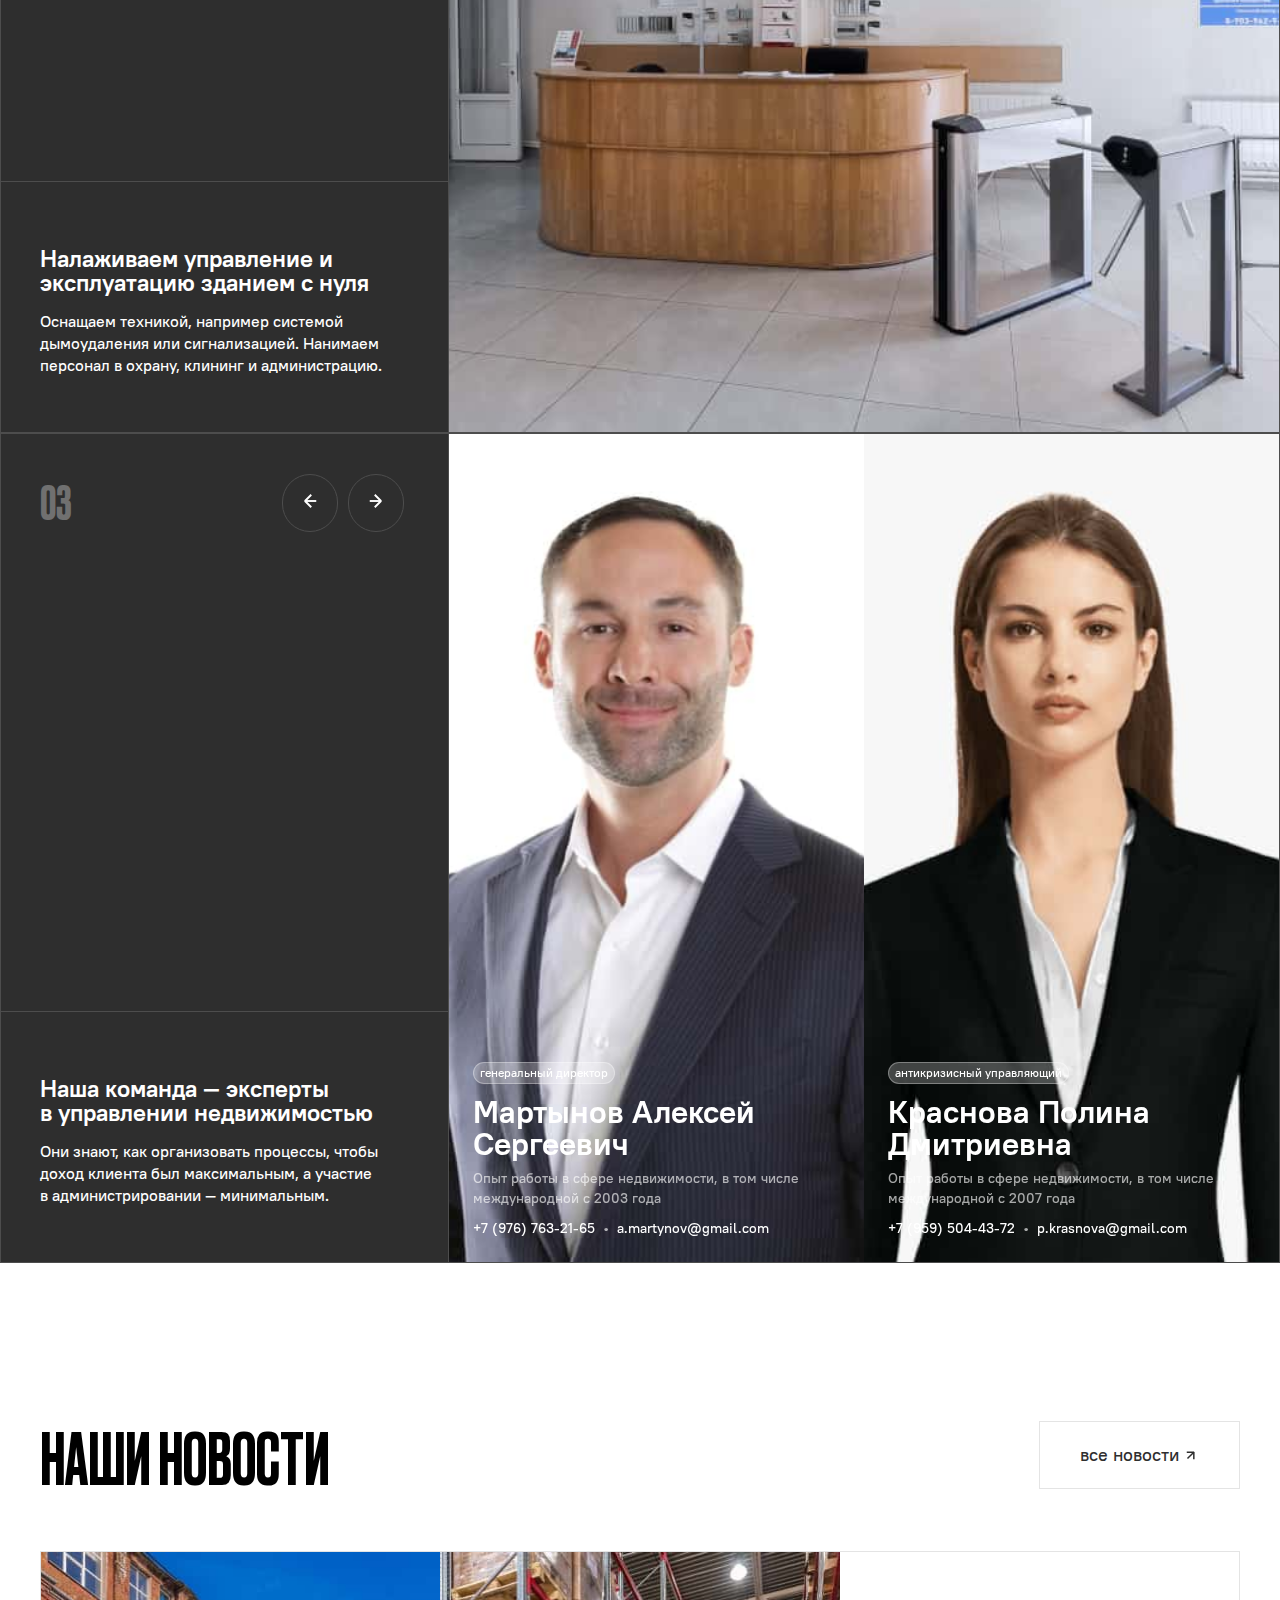
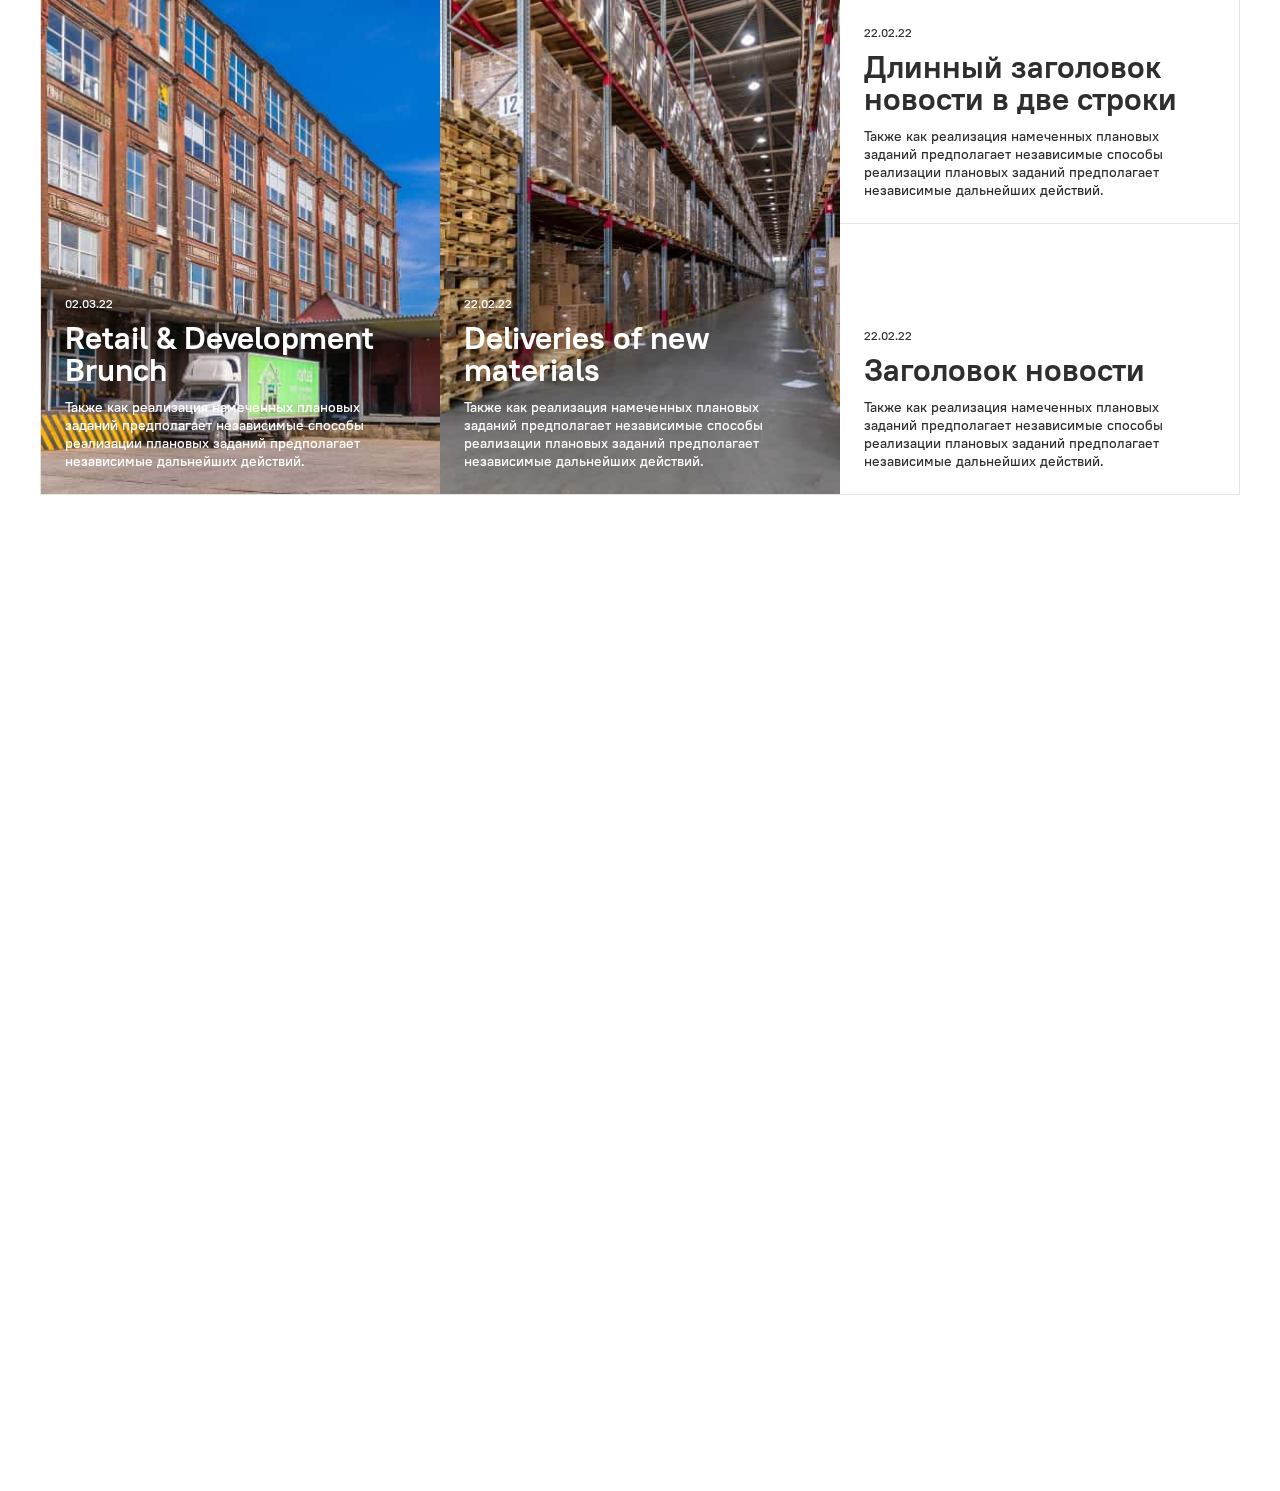
==== commit 098f7a13: "finish" ====
--- a/index.html
+++ b/index.html
@@ -215,11 +215,11 @@
                     </div>
                     <div class="powers__person">
                       <div class="powers__post">коммерческий директор</div>
-                      <div class="powers__name">Островский Павел Юрьевич</div>
+                      <div class="powers__name">Островский Сергей Юрьевич</div>
                       <div class="powers__about">Опыт работы в сфере недвижимости, в том числе международной с 2005 года</div>
                       <div class="powers__contact">
                         <div class="powers__number">+7 (934) 238-54-04</div>
-                        <div class="powers__email">p.ostrovsky@gmail.com</div>
+                        <div class="powers__email"> s.ostrovsky@gmail.com</div>
                       </div>
                     </div>
                   </div>
--- a/css/style.min.css
+++ b/css/style.min.css
@@ -1 +1 @@
-@charset 'UTF-8';@font-face{font-family:PTRootUI;font-weight:500;font-style:normal;src:url(../../fonts/PTRootUI/PTRootUI-Medium.woff2) format('woff2'),url(../fonts/PTRootUI/PTRootUI-Medium.woff) format('woff')}@font-face{font-family:PTRootUI;font-weight:700;font-style:normal;src:url(../../fonts/PTRootUI/PTRootUI-Bold.woff2) format('woff2'),url(../fonts/PTRootUI/PTRootUI-Bold.woff) format('woff')}@font-face{font-family:DrukCyr;font-weight:500;font-style:normal;src:url(../../fonts/DrukCyr/DrukCyr-Medium.woff2) format('woff2'),url(../fonts/DrukCyr/DrukCyr-Medium.woff) format('woff')}/*! normalize.css v8.0.1 | MIT License | github.com/necolas/normalize.css */html{line-height:1.15;-webkit-text-size-adjust:100%}body{margin:0;background-color:#fff;overflow:auto}details,main{display:block}h1{font-size:2em;margin:.67em 0}hr{overflow:visible;box-sizing:content-box;height:0}code,kbd,pre,samp{font-family:monospace,monospace;font-size:1em}a{background-color:transparent;color:red;text-underline-offset:.2em}abbr[title]{text-decoration:underline;text-decoration:underline dotted;border-bottom:none;-webkit-text-decoration:underline dotted}b,strong{font-weight:bolder}small{font-size:80%}sub,sup{font-size:75%;line-height:0;position:relative;vertical-align:baseline}sub{bottom:-.25em}sup{top:-.5em}img{border-style:none}button,input,optgroup,select,textarea{font-family:inherit;font-size:100%;line-height:1.15;margin:0}button,input{overflow:visible}button,select{text-transform:none}[type=button],[type=reset],[type=submit],button{-webkit-appearance:button}[type=button]::-moz-focus-inner,[type=reset]::-moz-focus-inner,[type=submit]::-moz-focus-inner,button::-moz-focus-inner{padding:0;border-style:none}[type=button]:-moz-focusring,[type=reset]:-moz-focusring,[type=submit]:-moz-focusring,button:-moz-focusring{outline:ButtonText dotted 1px}fieldset{padding:.35em .75em .625em}legend{display:table;box-sizing:border-box;max-width:100%;padding:0;white-space:normal;color:inherit}progress{vertical-align:baseline}textarea{overflow:auto}[type=checkbox],[type=radio]{box-sizing:border-box;padding:0}[type=number]::-webkit-inner-spin-button,[type=number]::-webkit-outer-spin-button{height:auto}[type=search]{outline-offset:-2px;-webkit-appearance:textfield}[type=search]::-webkit-search-decoration{-webkit-appearance:none}::-webkit-file-upload-button{font:inherit;-webkit-appearance:button}summary{display:list-item}[hidden],template{display:none}a:hover{color:#00f}.page{font-family:PTRootUI,Arial,'Helvetica CY','Nimbus Sans L',sans-serif}.page__core{position:relative;z-index:2;background-color:#fff}.width{width:100%;max-width:1240px;margin-right:auto;margin-left:auto;padding-right:20px;padding-left:20px;flex:0 0 auto}.noscript{text-align:center;color:grey;background:red}.no-wrap{white-space:nowrap}.visually-hidden{position:absolute;visibility:hidden;clip:rect(0 0 0 0);width:1px;height:1px;margin:-1px}.icn{display:inline-block;fill:currentColor}.cursor{position:fixed;z-index:2;display:block;width:140px;height:140px;transform:translate(-50%,-50%);pointer-events:none}.cursor__wrapper{display:flex;width:140px;height:140px;transition:opacity .5s,transform .5s;transform:scale(0);opacity:0;border-radius:100px;background-color:rgba(138,140,206,.64);box-shadow:0 4px 4px rgba(23,23,23,.2),0 8px 24px rgba(23,23,23,.32);align-items:center;justify-content:center;-webkit-backdrop-filter:blur(12px);backdrop-filter:blur(12px)}.cursor__text{font-size:18px;font-weight:500;line-height:1;transform:rotate(-12deg);text-align:center;color:#fff}.btn{font-size:18px;font-weight:500;line-height:1;position:relative;z-index:2;padding:24px 39px;cursor:pointer;transition:opacity .3s;text-decoration:none;color:#2e2e2e;border:1px solid #e4e4e4;border-radius:0;outline:0!important;background-color:#fff}.btn:hover{border:1px solid #e4e4e4}.btn:active{opacity:.7;border:1px solid #e4e4e4}.btn:active,.btn:focus{outline:0}.btn::-moz-focus-inner{border:0}.btn:after{position:absolute;z-index:1;bottom:0;left:0;width:100%;height:0;content:'';transition:height .3s;background:#8a8cce}.btn:hover:after{height:100%}.btn__text{position:relative;z-index:10;display:inline-flex;transition:color .3s;align-items:center;justify-content:flex-start;-moz-column-gap:4px;column-gap:4px}.btn:hover .btn__text{color:#fff}.btn__arrow{display:block;width:16px;height:16px;transition:color .3s,transform .3s;transform:rotate(45deg);color:#2e2e2e;fill:rgba(255,255,255,0)}.btn:hover .btn__arrow{transform:rotate(90deg);color:#fff}:not(.btn-check)+.btn:active{border-color:#e4e4e4}.contact__name{font-size:12px;font-weight:500;line-height:1;margin-bottom:8px;color:#707070}.contact__offer{font-size:20px;font-weight:500;line-height:1.4;position:relative;display:block;overflow-y:hidden;margin-bottom:8px;transition:opacity .3s;text-decoration:none;color:rgba(255,255,255,0)}.contact__offer:hover{color:rgba(255,255,255,0)}.contact__offer:active{opacity:.7}.contact__offer::after,.contact__offer::before{position:absolute;display:block;min-width:-moz-max-content;min-width:max-content;content:attr(data-offer);transition:transform .3s;color:#fff}.contact__offer::before{bottom:0;left:0}.contact__offer::after{bottom:-100%;left:0;color:#8a8cce}.contact__offer:hover::after,.contact__offer:hover::before{transform:translateY(-100%)}.form{display:flex;flex-direction:column;width:100%;max-width:600px;align-items:flex-start;justify-content:flex-start;gap:16px}.form__field{position:relative;z-index:1;width:100%}.form__input{font-family:DrukCyr;font-size:48px;font-weight:500;line-height:1.0833333333;width:100%;height:64px;transition:border-bottom .3s;color:#fff;border:none;border-bottom:1px solid #4d4d4d;outline:0;background-color:rgba(255,255,255,0)}.form__input:focus,.form__input:hover{border-bottom:1px solid #fff}.form__label{font-family:DrukCyr;font-size:48px;font-weight:500;line-height:1.0833333333;position:absolute;top:7px;left:2px;transition:.3s;text-transform:uppercase;pointer-events:none;color:#fff}.form__input:focus~.form__label,.form__input:valid~.form__label{font-size:10px;line-height:1.2;top:-12px;color:#adadad}.form__btn{width:100%;margin-top:16px;text-align:center;border:none}.form__btn:active,.form__btn:hover{border:none}.logo{display:block;padding:21.5px 39px;border:1px solid #e4e4e4}.logo svg{display:block;width:auto;height:100%;color:#2e2e2e;position:relative;top:4px}.logo--black{border:1px solid #4d4d4d}.logo--black svg{color:#fff}.nav{position:relative;z-index:100;display:flex;flex-grow:1}.nav__inner{display:flex;border-top:1px solid #e4e4e4;border-bottom:1px solid #e4e4e4;background-color:#fff;align-items:center;justify-content:flex-start;flex-grow:1}.nav--black .nav__inner{border-top:1px solid #4d4d4d;border-bottom:1px solid #4d4d4d;background-color:#2e2e2e}.nav__text{position:relative;display:flex;padding:25px 20px;align-items:center;justify-content:flex-start;-moz-column-gap:8px;column-gap:8px}.nav__text::after{position:absolute;right:0;bottom:-1px;left:0;width:100%;height:1px;content:'';cursor:default;background-color:#e4e4e4}.nav--black .nav__text::after,.nav--black .nav__text::before{background-color:#4d4d4d}.nav__link{font-size:18px;font-weight:500;line-height:.8888888889;display:flex;transition:color .3s,opacity .3s;text-decoration:none;color:#2e2e2e}.nav__link:hover{color:#8a8cce}.nav__link:active{opacity:.7}.nav--black .nav__link,.nav__link--color-white{color:#fff}.nav__text:hover .nav__link{color:#8a8cce}.nav__icon{position:relative;width:14px;height:14px;border:1px solid #e4e4e4;border-radius:100px}.nav__icon::after,.nav__icon::before{position:absolute;top:4px;left:6px;display:block;width:2px;height:6px;content:'';transition:transform .3s;background-color:#2e2e2e}.nav__icon::after{transform:rotate(90deg)}.nav--black .nav__icon{border:1px solid #4d4d4d}.nav--black .nav__icon::after,.nav--black .nav__icon::before{background-color:#fff}.nav__text:hover .nav__icon::after,.nav__text:hover .nav__icon::before{transition:transform .3s;transform:rotate(-90deg)}.nav__text--color-white .nav__icon::after,.nav__text--color-white .nav__icon::before{background-color:#fff}.nav__dropdown{position:absolute;z-index:-1;right:0;left:-1px;display:block;width:100%;margin:0;padding:12px 0;list-style-type:none;transition:transform .5s;transform:translateY(-100%);border:1px solid #e4e4e4;background-color:#fff}.nav--black .nav__dropdown{padding:10px 0;border:1px solid #4d4d4d;border-right:none;border-left:none;background-color:#2e2e2e}.nav__list{position:relative}.nav__list:after{position:absolute;z-index:1;bottom:0;left:0;width:100%;height:0;content:'';transition:height .3s;background:#8a8cce}.nav__list:hover:after{height:100%}.nav__list-link{font-size:18px;font-weight:500;line-height:.8888888889;position:relative;z-index:10;display:block;padding:20px 24px;transition:color .3s,opacity .3s;text-decoration:none;color:#2e2e2e}.nav__list-link:hover{color:#8a8cce}.nav__list-link:active{opacity:.7}.nav--black .nav__list-link{padding:16px 24px;color:#fff}.nav__list:hover .nav__list-link{color:#fff}.ticker{position:relative;z-index:3;display:block;margin:84px 0;cursor:none!important;border:none;background-color:#2e2e2e}.ticker:hover .cursor__wrapper{transform:scale(1);opacity:1}.ticker__inner{position:relative;overflow:hidden}.ticker__wrapper{position:relative;display:flex;width:100vw;height:76px;padding-bottom:4px;align-items:center}.ticker__wrapper:last-child{padding-bottom:0}.ticker__item{position:absolute;top:0;right:0;display:flex;width:-moz-max-content;width:max-content;padding-right:40px;align-items:center;gap:40px}.ticker__text{font-family:DrukCyr;font-size:72px;font-weight:500;line-height:1;display:block;text-transform:uppercase}.ticker__text--color-white{color:#fff}.ticker__text--color-white::after{display:inline-block;padding-left:40px;content:'•'}.ticker__text--color-black{color:#2e2e2e;text-shadow:0 1px 0 #fff,0 -1px 0 #fff,1px 0 0 #fff,-1px 0 0 #fff,1px 1px 0 #fff,1px -1px 0 #fff,-1px 1px 0 #fff,-1px -1px 0 #fff}.footer{position:sticky;z-index:1;bottom:0;overflow:hidden;width:100%;height:100vh;margin-top:auto;background-color:#2e2e2e}.footer__inner{display:flex;flex-direction:column;height:100%;align-items:center;justify-content:space-between}.footer__ticker{width:-webkit-fill-available;border:1px solid #4d4d4d;border-bottom:none;flex-grow:1}.footer__content{display:block;overflow:hidden;width:-webkit-fill-available;border:1px solid #4d4d4d;border-top:none}.footer__head{width:100%;background-color:#2e2e2e}.footer__head-wrapper{display:flex;align-items:center;justify-content:flex-start}.footer__head-wrapper .nav__inner{border-top:1px solid #4d4d4d;border-bottom:1px solid #4d4d4d;background-color:#2e2e2e}.footer__head-wrapper .nav__text::after{background-color:#4d4d4d}.footer__head-wrapper .nav__link{color:#fff}.footer__head-wrapper .nav__icon{border:1px solid #4d4d4d}.footer__head-wrapper .nav__icon::after,.footer__head-wrapper .nav__icon::before{background-color:#fff}.footer__head-wrapper .nav__dropdown{padding:8px 0;border:1px solid #4d4d4d;background-color:#2e2e2e}.footer__head-wrapper .nav__list-link{padding:16px 24px;color:#fff}.footer__head-wrapper .nav.open,.footer__head-wrapper .nav__dropdown:hover,.footer__head-wrapper .nav__text:hover~.footer__head-wrapper .nav__dropdown{transform:translateY(0)}.footer__head-wrapper .logo{padding-left:40px;border:1px solid #4d4d4d;border-left:none}.footer__head-wrapper .logo svg{color:#fff}.footer__foot{margin-left:149px;border-left:1px solid #4d4d4d}.footer__contact{display:flex;padding:44px 40px 56px 20px;border-bottom:1px solid #4d4d4d;align-items:center;justify-content:space-between}.footer__address{width:100%;max-width:274px}.footer__header{font-size:20px;font-weight:500;line-height:1.4;margin-bottom:8px;color:#fff}.footer__subheader{font-size:12px;font-weight:500;line-height:1;margin-bottom:8px;color:#707070}.footer__link{font-size:12px;font-weight:500;line-height:1.3333333333;transition:color .3s,opacity .3s;color:#707070}.footer__link:hover{color:#fff}.footer__link:active{opacity:.7}.footer__logos{display:flex;align-items:center;justify-content:flex-start;gap:12px}.footer__logo{display:flex;width:32px;height:32px;padding:4px;transition:color .3s,opacity .3s;color:#fff;border-radius:100px;background-color:#4d4d4d;align-items:center;justify-content:center}.footer__logo:hover{color:#8a8cce}.footer__logo:active{opacity:.7}.footer__end{display:flex;padding:12px 40px 12px 20px;align-items:center;justify-content:space-between}.footer__about{display:flex;padding:14px 0;align-items:center;justify-content:flex-start;-moz-column-gap:24px;column-gap:24px}.footer__company{font-size:12px;font-weight:500;line-height:1;color:#707070}.header{position:sticky;z-index:100;top:0;width:100%;background-color:#fff}.header__inner{display:flex;align-items:center;justify-content:flex-start}.header__nav{position:relative;z-index:300}.header__nav .nav__dropdown:hover,.header__nav .nav__text:hover~.nav__dropdown{transform:translateY(0);opacity:1}.header__menu{display:none;max-height:68px}.header__burger{position:relative;width:14px;height:10px;margin-right:4px}.header__line{position:absolute;right:0;left:0;display:block;width:100%;height:1px;transition:background-color .3s;background-color:#2e2e2e}.header__line--one{top:0}.header__line--two{top:50%}.header__line--three{top:100%}.header__menu:active .header__line,.header__menu:hover .header__line{background-color:#fff}.map{position:relative;overflow-x:clip;margin:0 40px 450px}.map__inner{position:absolute;z-index:5;width:100%;height:620px;transform:translateY(-170px);background-color:#fff;background-size:auto 100%;box-shadow:0 64px 72px rgba(46,46,46,.03),0 32px 32px rgba(46,46,46,.02),0 12px 12px rgba(46,46,46,.01)}.map__content{display:flex;flex-direction:column;height:100%;background-image:url(../img/bg/map-desk.svg);background-repeat:no-repeat;background-position:right;align-items:flex-start;justify-content:space-between}.map__header{font-family:DrukCyr;font-size:72px;font-weight:500;line-height:1;max-width:384px;padding:28px 40px 40px;text-transform:uppercase}.map__foot{display:flex;padding:40px;align-items:flex-start;justify-content:space-between;-moz-column-gap:40px;column-gap:40px}.map__info{width:auto;max-width:180px}.map__subheader{font-family:DrukCyr;font-size:48px;font-weight:500;line-height:1;margin-bottom:8px;text-transform:uppercase}.map__text{font-size:16px;font-weight:500;line-height:1;color:#adadad}.menu{position:fixed;z-index:110;visibility:hidden;overflow:scroll;width:100%;height:100%;transition:opacity .3s,visibility .3s;opacity:0}.menu.open{visibility:visible;opacity:1}.menu__inner{display:flex;flex-direction:column;height:100%}.menu__head{display:flex;transition:transform .5s;transform:translateY(-100%);align-items:center;justify-content:space-between}.menu__head .logo{border-right:none}.menu.open .menu__head{transform:translateY(0)}.menu__empty{padding-top:66px;border-top:1px solid #e4e4e4;border-bottom:1px solid #e4e4e4;flex-grow:1}.menu__close{max-height:68px}.menu__cross{position:relative;display:inline-block;width:18px;height:18px}.menu__cross:after,.menu__cross:before{position:absolute;top:4px;left:8px;display:inline-block;width:1.5px;height:14px;content:'';transition:transform .3s,background-color .3s;background-color:#2e2e2e}.menu__cross:before{transform:rotate(45deg)}.menu__cross:after{transform:rotate(-45deg)}.menu__close:hover .menu__cross:before{transform:rotate(90deg);background-color:#fff}.menu__close:hover .menu__cross:after{transform:rotate(-90deg);background-color:#fff}.menu__content{position:relative;display:flex;flex-direction:column;transition:transform .5s;transform:translateY(100%);background-color:#2e2e2e;flex-grow:1;align-items:flex-start;justify-content:flex-start}.menu.open .menu__content{transform:translateY(0)}.menu__btn{position:fixed;z-index:111;bottom:0;left:0;width:100%}.menu__nav{overflow:hidden;width:100%}.menu__nav .nav__inner{overflow:hidden;flex-direction:column;margin-bottom:116px;border:none;background-color:#2e2e2e;align-items:flex-start}.menu__nav .nav__item{overflow:hidden;width:100%}.menu__nav .nav__text{z-index:111;background-color:#2e2e2e}.menu__nav .nav__dropdown{transition:none;opacity:0}.menu__nav .nav__dropdown.open{position:relative;z-index:110;transition:opacity .3s;transform:translateY(0);opacity:1}.modal{position:fixed;z-index:120;visibility:hidden;overflow:scroll;width:100%;height:100%;transition:opacity .3s,visibility .3s;opacity:0}.modal.open{visibility:visible;opacity:1}.modal__inner{display:flex;flex-direction:column;height:100%}.modal__head{position:relative;display:flex;transition:transform .5s;transform:translateY(-100%);background-color:#2e2e2e}.modal.open .modal__head{transform:translateY(0)}.modal__empty{border-top:1px solid #4d4d4d;border-bottom:1px solid #4d4d4d;flex-grow:1}.modal__close{position:relative;width:32px;padding:16px;cursor:pointer;border:1px solid #4d4d4d}.modal__close:after,.modal__close:before{position:absolute;top:25%;left:48%;display:block;width:2px;height:32px;content:'';transition:transform .3s;background-color:#fff}.modal__close:before{transform:rotate(45deg)}.modal__close:after{transform:rotate(-45deg)}.modal__close:hover:before{transform:rotate(90deg)}.modal__close:hover:after{transform:rotate(-90deg)}.modal__content{display:flex;flex-direction:column;padding:24px 40px;transition:transform .5s;transform:translateY(100%);background-color:#2e2e2e;flex-grow:1;align-items:flex-start;justify-content:space-between}.modal.open .modal__content{transform:translateY(0)}.modal__tagline{width:100%;max-width:485px}.modal__header{font-family:DrukCyr;font-size:96px;font-weight:500;line-height:1;margin-bottom:16px;text-transform:uppercase;color:#fff}.modal__subheader{font-size:20px;font-weight:500;line-height:1.4;color:#fff}.modal__foot{display:flex;width:100%;margin-bottom:16px;align-items:flex-end;justify-content:space-between;gap:48px}.news{padding:96px 0;background-color:#fff}.news__inner{margin:0 40px}.news__head{display:flex;align-items:center;justify-content:space-between;flex-wrap:wrap}.news__header{font-family:DrukCyr;font-size:72px;font-weight:500;line-height:1;text-transform:uppercase;order:1}.news__btn{padding:24px 40px;border:1px solid #e4e4e4;order:2}.news__btn:hover{border:1px solid #e4e4e4}.news__wrapper{display:grid;border:1px solid #e4e4e4;order:3;grid-template-columns:repeat(3,1fr)}.news__card{position:relative;overflow:hidden;text-decoration:none;color:#fff}.news__card:hover{color:#fff}.news__picture{position:relative;width:100%;height:100%;transition:transform .5s}.news__picture img{width:100%;height:100%;-o-object-fit:cover;object-fit:cover;-o-object-position:center;object-position:center}.news__card:hover .news__picture{transform:scale(1.2)}.news__content{position:absolute;right:0;bottom:0;left:0;display:flex;flex-direction:column;padding:24px;align-items:flex-start;justify-content:flex-end;gap:12px}.news__date{font-size:12px;font-weight:500;line-height:1;position:relative;z-index:2}.news__text{font-size:14px;font-weight:500;line-height:1.2857142857;position:relative;z-index:2}.news__subheader{font-size:32px;font-weight:700;line-height:1;position:relative;z-index:2;margin-top:0;margin-bottom:0}.news__group{display:flex;flex-direction:column;justify-content:flex-start;align-items:center}.news__item{position:relative;z-index:2;display:flex;flex-direction:column;height:50%;padding:24px;transition:color .3s,opacity .3s;text-decoration:none;color:#2e2e2e;align-items:flex-start;justify-content:flex-end;gap:12px}.news__item:hover{color:#fff}.news__item:active{opacity:.7}.news__item:first-child{border-bottom:1px solid #e4e4e4}.news__item:after{position:absolute;z-index:1;bottom:0;left:0;width:100%;height:0;content:'';transition:height .3s;background:#8a8cce}.news__item:hover:after{height:100%}.powers{padding-top:96px;background-color:#2e2e2e}.powers__header{font-family:DrukCyr;font-size:72px;font-weight:500;line-height:1;max-width:840px;margin-bottom:40px;margin-left:35%;text-transform:uppercase;color:#fff}.powers__slides{position:relative}.powers__item{position:sticky;top:66px;display:grid;height:92vh;border:1px solid #4d4d4d;background-color:#2e2e2e;justify-content:center;grid-template-columns:35% 65%}.powers__content{display:flex;flex-direction:column;align-items:flex-start;justify-content:space-between}.powers__count{font-family:DrukCyr;font-size:48px;font-weight:500;line-height:1.0833333333;padding:40px 39px;color:#707070}.powers__info{padding:40px 39px;border-top:1px solid #4d4d4d}.powers__subheader{font-size:24px;font-weight:700;line-height:1;margin-bottom:12px;color:#fff}.powers__text{font-size:16px;font-weight:500;line-height:1.375;color:#fff}.powers__img{height:100%;border-left:1px solid #4d4d4d}.powers__img img{width:100%;height:100%;-o-object-fit:cover;object-fit:cover;-o-object-position:center;object-position:center}.powers__slider{overflow:hidden;border-left:1px solid #4d4d4d}.powers__wrapper{width:100%;height:100%}.powers__slide{position:relative;height:100%}.powers__picture{position:relative;width:100%;height:100%}.powers__picture img{width:100%;height:100%;-o-object-fit:cover;object-fit:cover;-o-object-position:center;object-position:center}.powers__person{position:absolute;z-index:3;right:0;bottom:0;left:0;padding:24px}.powers__post{font-size:12px;font-weight:500;line-height:1;display:inline-block;margin-bottom:12px;padding:4px 6px;color:#fff;border:1px solid rgba(255,255,255,.32);border-radius:60px;background:rgba(255,255,255,.24)}.powers__name{font-size:32px;font-weight:700;line-height:1;margin-bottom:8px;color:#fff}.powers__about{font-size:14px;font-weight:500;line-height:1.4285714286;margin-bottom:10px;color:rgba(255,255,255,.64)}.powers__contact{display:flex;align-items:center;gap:8px}.powers__number{font-size:14px;font-weight:500;line-height:1.4285714286;display:inline-flex;color:#fff}.powers__number::after{display:block;margin-left:8px;content:'•';color:rgba(255,255,255,.64)}.powers__email{font-size:14px;font-weight:500;line-height:1.4285714286;color:#fff}.powers__buttons{position:absolute;z-index:5;top:40px;left:25%;display:flex;align-items:center;justify-content:flex-start;gap:10px}.powers__btn{padding:12px 17px;transition:opacity .3s;border:1px solid #4d4d4d;border-radius:100px}.powers__btn:hover{opacity:.8}.powers__btn:active{opacity:.6}.powers__btn--prev svg{transform:rotate(-90deg)}.powers__btn--next svg{transform:rotate(90deg)}.powers__btn svg{color:#fff;fill:rgba(255,255,255,0)}.tagline__inner{position:relative;display:flex;flex-direction:column;width:100%;height:1600px}.tagline__hero{position:absolute;top:0;left:0;width:100%;height:100%}.tagline__hero img{z-index:1;width:100%;height:38%;-o-object-fit:cover;object-fit:cover;-o-object-position:center;object-position:center}.tagline__hero-mask{position:absolute;z-index:5;bottom:0;left:0;width:100%;height:65%}.tagline__hero-mask img{width:100%;height:100%;-o-object-fit:cover;object-fit:cover;-o-object-position:center;object-position:center}.tagline__content{position:sticky;z-index:2;top:164px;left:0;width:100%;max-width:800px;margin:0 auto}.tagline__header{font-family:DrukCyr;font-size:96px;font-weight:500;line-height:1;margin-top:0;margin-bottom:32px;text-align:center;text-transform:uppercase;color:#fff}.tagline__subheader{font-size:20px;font-weight:500;line-height:1.4;max-width:500px;margin:0 auto;text-align:center;color:#fff}.workers{padding-top:140px;padding-bottom:96px;background-color:#fff}.workers__inner{margin:0 40px}.workers__header{font-family:DrukCyr;font-size:72px;font-weight:500;line-height:1;margin-bottom:40px;text-transform:uppercase}.workers__cards{display:grid;border-top:1px solid #e4e4e4;border-bottom:1px solid #e4e4e4;grid-template-columns:repeat(3,1fr)}.workers__item{position:relative;display:flex;flex-direction:column;padding:0 24px 24px;transition:color .5s,opacity .3s;text-decoration:none;color:#2e2e2e;align-items:center;justify-content:flex-start;gap:24px}.workers__item:hover{color:#fff}.workers__item:active{opacity:.7}.workers__item:after{position:absolute;z-index:1;bottom:0;left:0;width:100%;height:0;content:'';transition:height .5s;background:#8a8cce}.workers__item:hover:after{height:100%}.workers__item:first-child,.workers__item:last-child{border-right:1px solid #e4e4e4;border-left:1px solid #e4e4e4}.workers__icn{position:relative;z-index:2;margin:32px auto;fill:rgba(255,255,255,0)}.workers__content{position:relative;z-index:2}.workers__subheader{font-size:24px;font-weight:500;line-height:1}.workers__text{font-size:16px;font-weight:500;line-height:1.375}.workers__more{font-size:18px;font-weight:500;line-height:.8888888889;position:relative;z-index:2;display:flex;margin-right:auto;align-items:center;justify-content:flex-start;-moz-column-gap:4px;column-gap:4px}.workers__arrow{transition:transform .3s;transform:rotate(45deg);fill:rgba(255,255,255,0)}.workers__item:hover .workers__arrow{transform:rotate(90deg)}.page{position:relative;display:flex;flex-direction:column;box-sizing:border-box;min-height:calc(100 * var(--vh,1vh));justify-content:flex-start;align-items:center}.page__core{width:100%;flex:0 0 auto}body.is-open,body.open{overflow:hidden}@media (min-width:1020px){.footer__head .nav__dropdown:hover,.footer__head .nav__text:hover~.nav__dropdown{transform:translateY(0)}}@media (max-width:1020px){.footer{position:inherit;height:auto}.footer__head-wrapper{flex-direction:column}.footer__head-wrapper .logo{width:100%;padding-right:0;padding-left:0;border:1px solid #4d4d4d}.footer__head-wrapper .logo svg{margin:0 auto}.footer__nav{width:100%}.footer__nav .nav__inner{flex-direction:column;padding:24px 0;border-top:0}.footer__nav .nav__inner .nav__item{width:100%}.footer__nav .nav__inner .nav__text{padding:24px 20px;justify-content:center}.footer__nav .nav__inner .nav__text:after{display:none}.footer__nav .nav__inner .nav__dropdown{transition:none;opacity:0}.footer__nav .nav__inner .nav__dropdown.open{position:relative;z-index:1;transition:opacity .3s;transform:translateY(0);opacity:1}.footer__nav .nav__inner .nav__list-link{text-align:center}.footer__foot{margin-left:0;border-left:none}}@media (max-width:830px){.footer__contact{flex-direction:column;text-align:center;gap:24px}.footer__end{flex-direction:column;padding:12px 14px}.footer__about{flex-direction:column;text-align:center}.footer__company{padding-bottom:14px}}@media (max-width:1060px){.header .logo{padding:15.5px 39px;border-right:none}.header__menu{display:block;height:56px;max-height:56px;padding:17px 39px}.header__modal{display:none}.header__nav .nav__inner{padding-top:54px}.header__nav .nav__item{display:none}.menu__empty{padding-top:54px}.menu__close{height:56px;max-height:56px;padding:16px 39px}.modal__head .logo--black{padding:15.5px 39px;border-right:none}.modal__content{justify-content:flex-start;gap:24px}.modal__foot{flex-direction:column-reverse;margin-bottom:0;flex-grow:1;align-items:flex-start;justify-content:space-between}.modal__header{font-size:48px;line-height:1}.modal__subheader{font-size:16px;line-height:1.375}.modal .form__input{font-size:28px;line-height:1.0714285714}.modal .form__label{font-size:28px;line-height:1.0714285714;top:40%}.modal .form__btn{width:100%;padding:24px 0}}@media (max-width:1236px){.map__content{background-position-x:236px}.map__header{font-size:48px;line-height:1;margin:0}.map__subheader{font-size:28px;line-height:1.0714285714}.map__text{font-size:12px;line-height:1}}@media (max-width:996px){.map{margin:0 16px 450px}.map__content{background-position-x:-100px;background-size:648px}.map__header{font-size:48px;line-height:1;margin:0;padding:16px}.map__foot{width:100%;padding:16px}.map__subheader{font-size:28px;line-height:1.0714285714}.map__text{font-size:12px;line-height:1}.powers__item{position:initial;height:auto;grid-template-columns:100%}.powers__buttons{display:none}.workers{padding-top:64px;padding-bottom:64px}.workers__inner{margin:0 16px}.workers__header{font-size:40px;line-height:1}.workers__cards{border:none;grid-template-columns:repeat(1,1fr)}.workers__item{padding:0 16px 16px;border:1px solid #e4e4e4;border-top:none}.workers__item:nth-child(1){border-top:1px solid #e4e4e4}}@media (max-width:576px){.map__content{background-position-x:-70px;background-size:480px}}@media (max-width:1130px){.news{padding:64px 0}.news__inner{margin:0 16px}.news__header{margin-top:0;margin-bottom:24px}.news__btn{order:3}.news__wrapper{display:block;width:100%;margin-bottom:24px;border:none;order:2}.news__card:first-child,.news__group{display:none}.news__card:hover .news__picture{transform:scale(1)}}@media (max-width:1400px){.powers__buttons{left:22%}}@media (max-width:1200px){.powers__header{font-size:40px;line-height:1;max-width:500px;margin-top:0;margin-left:0;padding:0 40px}.workers__cards{border-bottom:none;grid-template-columns:repeat(2,1fr)}.workers__item{border-bottom:1px solid #e4e4e4}.workers__item:nth-child(2){border-right:1px solid #e4e4e4}}@media (max-width:768px){.powers{padding-top:64px}}@media (max-width:767px){.tagline__content{width:auto;padding:0 16px}.tagline__header{font-size:42px;line-height:1}.tagline__subheader{font-size:16px;line-height:1.375}}@media (max-width:360px){.tagline__header{font-size:40px;line-height:1}}+@charset 'UTF-8';@font-face{font-family:PTRootUI;font-weight:500;font-style:normal;src:url(../../fonts/PTRootUI/PTRootUI-Medium.woff2) format('woff2'),url(../fonts/PTRootUI/PTRootUI-Medium.woff) format('woff')}@font-face{font-family:PTRootUI;font-weight:700;font-style:normal;src:url(../../fonts/PTRootUI/PTRootUI-Bold.woff2) format('woff2'),url(../fonts/PTRootUI/PTRootUI-Bold.woff) format('woff')}@font-face{font-family:DrukCyr;font-weight:500;font-style:normal;src:url(../../fonts/DrukCyr/DrukCyr-Medium.woff2) format('woff2'),url(../fonts/DrukCyr/DrukCyr-Medium.woff) format('woff')}/*! normalize.css v8.0.1 | MIT License | github.com/necolas/normalize.css */html{line-height:1.15;-webkit-text-size-adjust:100%}body{margin:0;background-color:#fff;overflow:auto}details,main{display:block}h1{font-size:2em;margin:.67em 0}hr{overflow:visible;box-sizing:content-box;height:0}code,kbd,pre,samp{font-family:monospace,monospace;font-size:1em}a{background-color:transparent;color:red;text-underline-offset:.2em}abbr[title]{text-decoration:underline;text-decoration:underline dotted;border-bottom:none;-webkit-text-decoration:underline dotted}b,strong{font-weight:bolder}small{font-size:80%}sub,sup{font-size:75%;line-height:0;position:relative;vertical-align:baseline}sub{bottom:-.25em}sup{top:-.5em}img{border-style:none}button,input,optgroup,select,textarea{font-family:inherit;font-size:100%;line-height:1.15;margin:0}button,input{overflow:visible}button,select{text-transform:none}[type=button],[type=reset],[type=submit],button{-webkit-appearance:button}[type=button]::-moz-focus-inner,[type=reset]::-moz-focus-inner,[type=submit]::-moz-focus-inner,button::-moz-focus-inner{padding:0;border-style:none}[type=button]:-moz-focusring,[type=reset]:-moz-focusring,[type=submit]:-moz-focusring,button:-moz-focusring{outline:ButtonText dotted 1px}fieldset{padding:.35em .75em .625em}legend{display:table;box-sizing:border-box;max-width:100%;padding:0;white-space:normal;color:inherit}progress{vertical-align:baseline}textarea{overflow:auto}[type=checkbox],[type=radio]{box-sizing:border-box;padding:0}[type=number]::-webkit-inner-spin-button,[type=number]::-webkit-outer-spin-button{height:auto}[type=search]{outline-offset:-2px;-webkit-appearance:textfield}[type=search]::-webkit-search-decoration{-webkit-appearance:none}::-webkit-file-upload-button{font:inherit;-webkit-appearance:button}summary{display:list-item}[hidden],template{display:none}a:hover{color:#00f}.page{font-family:PTRootUI,Arial,'Helvetica CY','Nimbus Sans L',sans-serif}.page__core{position:relative;z-index:2;background-color:#fff}.width{width:100%;max-width:1240px;margin-right:auto;margin-left:auto;padding-right:20px;padding-left:20px;flex:0 0 auto}.noscript{text-align:center;color:grey;background:red}.no-wrap{white-space:nowrap}.visually-hidden{position:absolute;visibility:hidden;clip:rect(0 0 0 0);width:1px;height:1px;margin:-1px}.icn{display:inline-block;fill:currentColor}.cursor{position:fixed;z-index:2;display:block;width:140px;height:140px;transform:translate(-50%,-50%);pointer-events:none}.cursor__wrapper{display:flex;width:140px;height:140px;transition:opacity .5s,transform .5s;transform:scale(0);opacity:0;border-radius:100px;background-color:rgba(138,140,206,.64);box-shadow:0 4px 4px rgba(23,23,23,.2),0 8px 24px rgba(23,23,23,.32);align-items:center;justify-content:center;-webkit-backdrop-filter:blur(12px);backdrop-filter:blur(12px)}.cursor__text{font-size:18px;font-weight:500;line-height:1;transform:rotate(-12deg);text-align:center;color:#fff}.btn{font-size:18px;font-weight:500;line-height:1;position:relative;z-index:2;padding:24px 39px;cursor:pointer;transition:opacity .3s;text-decoration:none;color:#2e2e2e;border:1px solid #e4e4e4;border-radius:0;outline:0!important;background-color:#fff}.btn:hover{border:1px solid #e4e4e4}.btn:active{opacity:.7;border:1px solid #e4e4e4}.btn:active,.btn:focus{outline:0}.btn::-moz-focus-inner{border:0}.btn:after{position:absolute;z-index:1;bottom:0;left:0;width:100%;height:0;content:'';transition:height .3s;background:#8a8cce}.btn:hover:after{height:100%}.btn__text{position:relative;z-index:10;display:inline-flex;transition:color .3s;align-items:center;justify-content:flex-start;-moz-column-gap:4px;column-gap:4px}.btn:hover .btn__text{color:#fff}.btn__arrow{display:block;width:16px;height:16px;transition:color .3s,transform .3s;transform:rotate(45deg);color:#2e2e2e;fill:rgba(255,255,255,0)}.btn:hover .btn__arrow{transform:rotate(90deg);color:#fff}:not(.btn-check)+.btn:active{border-color:#e4e4e4}.contact__name{font-size:12px;font-weight:500;line-height:1;margin-bottom:8px;color:#707070}.contact__offer{font-size:20px;font-weight:500;line-height:1.4;position:relative;display:block;overflow-y:hidden;margin-bottom:8px;transition:opacity .3s;text-decoration:none;color:rgba(255,255,255,0)}.contact__offer:hover{color:rgba(255,255,255,0)}.contact__offer:active{opacity:.7}.contact__offer::after,.contact__offer::before{position:absolute;display:block;min-width:-moz-max-content;min-width:max-content;content:attr(data-offer);transition:transform .3s;color:#fff}.contact__offer::before{bottom:0;left:0}.contact__offer::after{bottom:-100%;left:0;color:#8a8cce}.contact__offer:hover::after,.contact__offer:hover::before{transform:translateY(-100%)}.form{display:flex;flex-direction:column;width:100%;max-width:600px;align-items:flex-start;justify-content:flex-start;gap:16px}.form__field{position:relative;z-index:1;width:100%}.form__input{font-family:DrukCyr;font-size:48px;font-weight:500;line-height:1.0833333333;width:100%;height:64px;transition:border-bottom .3s;color:#fff;border:none;border-bottom:1px solid #4d4d4d;outline:0;background-color:rgba(255,255,255,0)}.form__input:focus,.form__input:hover{border-bottom:1px solid #fff}.form__label{font-family:DrukCyr;font-size:48px;font-weight:500;line-height:1.0833333333;position:absolute;top:7px;left:2px;transition:.3s;text-transform:uppercase;pointer-events:none;color:#fff}.form__input:focus~.form__label,.form__input:valid~.form__label{font-size:10px;line-height:1.2;top:-12px;color:#adadad}.form__btn{width:100%;margin-top:16px;text-align:center;border:none}.form__btn:active,.form__btn:hover{border:none}.logo{display:block;padding:21.5px 39px;border:1px solid #e4e4e4}.logo svg{display:block;width:auto;height:100%;color:#2e2e2e;position:relative;top:4px}.logo--black{border:1px solid #4d4d4d}.logo--black svg{color:#fff}.nav{position:relative;z-index:100;display:flex;flex-grow:1}.nav__inner{display:flex;border-top:1px solid #e4e4e4;border-bottom:1px solid #e4e4e4;background-color:#fff;align-items:center;justify-content:flex-start;flex-grow:1}.nav--black .nav__inner{border-top:1px solid #4d4d4d;border-bottom:1px solid #4d4d4d;background-color:#2e2e2e}.nav__text{position:relative;display:flex;padding:25px 20px;align-items:center;justify-content:flex-start;-moz-column-gap:8px;column-gap:8px}.nav__text::after{position:absolute;right:0;bottom:-1px;left:0;width:100%;height:1px;content:'';cursor:default;background-color:#e4e4e4}.nav--black .nav__text::after,.nav--black .nav__text::before{background-color:#4d4d4d}.nav__link{font-size:18px;font-weight:500;line-height:.8888888889;display:flex;transition:color .3s,opacity .3s;text-decoration:none;color:#2e2e2e}.nav__link:hover{color:#8a8cce}.nav__link:active{opacity:.7}.nav--black .nav__link,.nav__link--color-white{color:#fff}.nav__text:hover .nav__link{color:#8a8cce}.nav__icon{position:relative;width:14px;height:14px;border:1px solid #e4e4e4;border-radius:100px}.nav__icon::after,.nav__icon::before{position:absolute;top:4px;left:6px;display:block;width:2px;height:6px;content:'';transition:transform .3s;background-color:#2e2e2e}.nav__icon::after{transform:rotate(90deg)}.nav--black .nav__icon{border:1px solid #4d4d4d}.nav--black .nav__icon::after,.nav--black .nav__icon::before{background-color:#fff}.nav__text:hover .nav__icon::after,.nav__text:hover .nav__icon::before{transition:transform .3s;transform:rotate(-90deg)}.nav__text--color-white .nav__icon::after,.nav__text--color-white .nav__icon::before{background-color:#fff}.nav__dropdown{position:absolute;z-index:-1;right:0;left:-1px;display:block;width:100%;margin:0;padding:12px 0;list-style-type:none;transition:transform .5s;transform:translateY(-100%);border:1px solid #e4e4e4;background-color:#fff}.nav--black .nav__dropdown{padding:10px 0;border:1px solid #4d4d4d;border-right:none;border-left:none;background-color:#2e2e2e}.nav__list{position:relative}.nav__list:after{position:absolute;z-index:1;bottom:0;left:0;width:100%;height:0;content:'';transition:height .3s;background:#8a8cce}.nav__list:hover:after{height:100%}.nav__list-link{font-size:18px;font-weight:500;line-height:.8888888889;position:relative;z-index:10;display:block;padding:20px 24px;transition:color .3s,opacity .3s;text-decoration:none;color:#2e2e2e}.nav__list-link:hover{color:#8a8cce}.nav__list-link:active{opacity:.7}.nav--black .nav__list-link{padding:16px 24px;color:#fff}.nav__list:hover .nav__list-link{color:#fff}.ticker{position:relative;z-index:3;display:block;margin:84px 0;cursor:none!important;border:none;background-color:#2e2e2e}.ticker:hover .cursor__wrapper{transform:scale(1);opacity:1}.ticker__inner{position:relative;overflow:hidden}.ticker__wrapper{position:relative;display:flex;width:100vw;height:76px;padding-bottom:4px;align-items:center}.ticker__wrapper:last-child{padding-bottom:0}.ticker__item{position:absolute;top:0;right:0;display:flex;width:-moz-max-content;width:max-content;padding-right:40px;align-items:center;gap:40px}.ticker__text{font-family:DrukCyr;font-size:72px;font-weight:500;line-height:1;display:block;text-transform:uppercase}.ticker__text--color-white{color:#fff}.ticker__text--color-white::after{display:inline-block;padding-left:40px;content:'•'}.ticker__text--color-black{color:#2e2e2e;text-shadow:0 1px 0 #fff,0 -1px 0 #fff,1px 0 0 #fff,-1px 0 0 #fff,1px 1px 0 #fff,1px -1px 0 #fff,-1px 1px 0 #fff,-1px -1px 0 #fff}.footer{position:sticky;z-index:1;bottom:0;overflow:hidden;width:100%;height:100vh;margin-top:auto;background-color:#2e2e2e}.footer__inner{display:flex;flex-direction:column;height:100%;align-items:center;justify-content:space-between}.footer__ticker{width:100%;flex-grow:1}.footer__content{display:block;overflow:hidden;width:100%;border:1px solid #4d4d4d;border-top:none}.footer__head{width:100%;background-color:#2e2e2e}.footer__head-wrapper{display:flex;align-items:center;justify-content:flex-start}.footer__head-wrapper .nav__inner{border-top:1px solid #4d4d4d;border-bottom:1px solid #4d4d4d;background-color:#2e2e2e}.footer__head-wrapper .nav__text::after{background-color:#4d4d4d}.footer__head-wrapper .nav__link{color:#fff}.footer__head-wrapper .nav__icon{border:1px solid #4d4d4d}.footer__head-wrapper .nav__icon::after,.footer__head-wrapper .nav__icon::before{background-color:#fff}.footer__head-wrapper .nav__dropdown{padding:8px 0;border:1px solid #4d4d4d;background-color:#2e2e2e}.footer__head-wrapper .nav__list-link{padding:16px 24px;color:#fff}.footer__head-wrapper .nav.open,.footer__head-wrapper .nav__dropdown:hover,.footer__head-wrapper .nav__text:hover~.footer__head-wrapper .nav__dropdown{transform:translateY(0)}.footer__head-wrapper .logo{padding-left:40px;border:1px solid #4d4d4d;border-left:none}.footer__head-wrapper .logo svg{color:#fff}.footer__foot{margin-left:149px;border-left:1px solid #4d4d4d}.footer__contact{display:flex;padding:44px 40px 56px 20px;border-bottom:1px solid #4d4d4d;align-items:center;justify-content:space-between}.footer__address{width:100%;max-width:274px}.footer__header{font-size:20px;font-weight:500;line-height:1.4;margin-bottom:8px;color:#fff}.footer__subheader{font-size:12px;font-weight:500;line-height:1;margin-bottom:8px;color:#707070}.footer__link{font-size:12px;font-weight:500;line-height:1.3333333333;transition:color .3s,opacity .3s;color:#707070}.footer__link:hover{color:#fff}.footer__link:active{opacity:.7}.footer__logos{display:flex;align-items:center;justify-content:flex-start;gap:12px}.footer__logo{display:flex;width:32px;height:32px;padding:4px;transition:color .3s,opacity .3s;color:#fff;border-radius:100px;background-color:#4d4d4d;align-items:center;justify-content:center}.footer__logo:hover{color:#8a8cce}.footer__logo:active{opacity:.7}.footer__end{display:flex;padding:12px 40px 12px 20px;align-items:center;justify-content:space-between}.footer__about{display:flex;padding:14px 0;align-items:center;justify-content:flex-start;-moz-column-gap:24px;column-gap:24px}.footer__company{font-size:12px;font-weight:500;line-height:1;color:#707070}.header{position:sticky;z-index:100;top:0;width:100%;background-color:#fff}.header__inner{display:flex;align-items:center;justify-content:flex-start}.header__nav{position:relative;z-index:300}.header__nav .nav__dropdown:hover,.header__nav .nav__text:hover~.nav__dropdown{transform:translateY(0);opacity:1}.header__menu{display:none;max-height:68px}.header__burger{position:relative;width:14px;height:10px;margin-right:4px}.header__line{position:absolute;right:0;left:0;display:block;width:100%;height:1px;transition:background-color .3s;background-color:#2e2e2e}.header__line--one{top:0}.header__line--two{top:50%}.header__line--three{top:100%}.header__menu:active .header__line,.header__menu:hover .header__line{background-color:#fff}.map{position:relative;overflow-x:clip;margin:0 40px 450px}.map__inner{position:absolute;z-index:5;width:100%;height:620px;transform:translateY(-170px);background-color:#fff;background-size:auto 100%;box-shadow:0 64px 72px rgba(46,46,46,.03),0 32px 32px rgba(46,46,46,.02),0 12px 12px rgba(46,46,46,.01)}.map__content{display:flex;flex-direction:column;height:100%;background-image:url(/img/bg/map-desk.jpg);background-repeat:no-repeat;background-position:right;background-size:inherit;align-items:flex-start;justify-content:space-between}.map__header{font-family:DrukCyr;font-size:72px;font-weight:500;line-height:1;max-width:384px;padding:28px 40px 40px;text-transform:uppercase}.map__foot{display:flex;padding:40px;align-items:flex-start;justify-content:space-between;-moz-column-gap:40px;column-gap:40px}.map__info{width:auto;max-width:180px}.map__subheader{font-family:DrukCyr;font-size:48px;font-weight:500;line-height:1;margin-bottom:8px;text-transform:uppercase}.map__text{font-size:16px;font-weight:500;line-height:1;color:#adadad}.menu{position:fixed;z-index:110;visibility:hidden;overflow:scroll;width:100%;height:100%;transition:opacity .3s,visibility .3s;opacity:0}.menu.open{visibility:visible;opacity:1}.menu__inner{display:flex;flex-direction:column;height:100%}.menu__head{display:flex;transition:transform .5s;transform:translateY(-100%);align-items:center;justify-content:space-between}.menu__head .logo{border-right:none}.menu.open .menu__head{transform:translateY(0)}.menu__empty{padding-top:66px;border-top:1px solid #e4e4e4;border-bottom:1px solid #e4e4e4;flex-grow:1}.menu__close{max-height:68px}.menu__cross{position:relative;display:inline-block;width:18px;height:18px}.menu__cross:after,.menu__cross:before{position:absolute;top:4px;left:8px;display:inline-block;width:1.5px;height:14px;content:'';transition:transform .3s,background-color .3s;background-color:#2e2e2e}.menu__cross:before{transform:rotate(45deg)}.menu__cross:after{transform:rotate(-45deg)}.menu__close:hover .menu__cross:before{transform:rotate(90deg);background-color:#fff}.menu__close:hover .menu__cross:after{transform:rotate(-90deg);background-color:#fff}.menu__content{position:relative;display:flex;flex-direction:column;transition:transform .5s;transform:translateY(100%);background-color:#2e2e2e;flex-grow:1;align-items:flex-start;justify-content:flex-start}.menu.open .menu__content{transform:translateY(0)}.menu__btn{position:fixed;z-index:111;bottom:0;left:0;width:100%}.menu__nav{overflow:hidden;width:100%}.menu__nav .nav__inner{overflow:hidden;flex-direction:column;margin-bottom:116px;border:none;background-color:#2e2e2e;align-items:flex-start}.menu__nav .nav__item{overflow:hidden;width:100%}.menu__nav .nav__text{z-index:111;background-color:#2e2e2e}.menu__nav .nav__dropdown{transition:none;opacity:0}.menu__nav .nav__dropdown.open{position:relative;z-index:110;transition:opacity .3s;transform:translateY(0);opacity:1}.modal{position:fixed;z-index:120;visibility:hidden;overflow:scroll;width:100%;height:100%;transition:opacity .3s,visibility .3s;opacity:0}.modal.open{visibility:visible;opacity:1}.modal__inner{display:flex;flex-direction:column;height:100%}.modal__head{position:relative;display:flex;transition:transform .5s;transform:translateY(-100%);background-color:#2e2e2e}.modal.open .modal__head{transform:translateY(0)}.modal__empty{border-top:1px solid #4d4d4d;border-bottom:1px solid #4d4d4d;flex-grow:1}.modal__close{position:relative;width:32px;padding:16px;cursor:pointer;border:1px solid #4d4d4d}.modal__close:after,.modal__close:before{position:absolute;top:25%;left:48%;display:block;width:2px;height:32px;content:'';transition:transform .3s;background-color:#fff}.modal__close:before{transform:rotate(45deg)}.modal__close:after{transform:rotate(-45deg)}.modal__close:hover:before{transform:rotate(90deg)}.modal__close:hover:after{transform:rotate(-90deg)}.modal__content{display:flex;flex-direction:column;padding:24px 40px;transition:transform .5s;transform:translateY(100%);background-color:#2e2e2e;flex-grow:1;align-items:flex-start;justify-content:space-between}.modal.open .modal__content{transform:translateY(0)}.modal__tagline{width:100%;max-width:485px}.modal__header{font-family:DrukCyr;font-size:96px;font-weight:500;line-height:1;margin-bottom:16px;text-transform:uppercase;color:#fff}.modal__subheader{font-size:20px;font-weight:500;line-height:1.4;color:#fff}.modal__foot{display:flex;width:100%;margin-bottom:16px;align-items:flex-end;justify-content:space-between;gap:48px}.news{padding:96px 0;background-color:#fff}.news__inner{margin:0 40px}.news__head{display:flex;align-items:center;justify-content:space-between;flex-wrap:wrap}.news__header{font-family:DrukCyr;font-size:72px;font-weight:500;line-height:1;text-transform:uppercase;order:1}.news__btn{padding:24px 40px;border:1px solid #e4e4e4;order:2}.news__btn:hover{border:1px solid #e4e4e4}.news__wrapper{display:grid;border:1px solid #e4e4e4;order:3;grid-template-columns:repeat(3,1fr)}.news__card{position:relative;overflow:hidden;text-decoration:none;color:#fff}.news__card:hover{color:#fff}.news__picture{position:relative;width:100%;height:100%;transition:transform .5s}.news__picture img{width:100%;height:100%;-o-object-fit:cover;object-fit:cover;-o-object-position:center;object-position:center}.news__card:hover .news__picture{transform:scale(1.2)}.news__content{position:absolute;right:0;bottom:0;left:0;display:flex;flex-direction:column;padding:24px;align-items:flex-start;justify-content:flex-end;gap:12px}.news__date{font-size:12px;font-weight:500;line-height:1;position:relative;z-index:2}.news__text{font-size:14px;font-weight:500;line-height:1.2857142857;position:relative;z-index:2}.news__subheader{font-size:32px;font-weight:700;line-height:1;position:relative;z-index:2;margin-top:0;margin-bottom:0}.news__group{display:flex;flex-direction:column;justify-content:flex-start;align-items:center}.news__item{position:relative;z-index:2;display:flex;flex-direction:column;height:50%;padding:24px;transition:color .3s,opacity .3s;text-decoration:none;color:#2e2e2e;align-items:flex-start;justify-content:flex-end;gap:12px}.news__item:hover{color:#fff}.news__item:active{opacity:.7}.news__item:first-child{border-bottom:1px solid #e4e4e4}.news__item:after{position:absolute;z-index:1;bottom:0;left:0;width:100%;height:0;content:'';transition:height .3s;background:#8a8cce}.news__item:hover:after{height:100%}.powers{padding-top:96px;background-color:#2e2e2e}.powers__header{font-family:DrukCyr;font-size:72px;font-weight:500;line-height:1;max-width:840px;margin-bottom:40px;margin-left:35%;text-transform:uppercase;color:#fff}.powers__slides{position:relative}.powers__item{position:sticky;top:66px;display:grid;height:92vh;border:1px solid #4d4d4d;background-color:#2e2e2e;justify-content:center;grid-template-columns:35% 65%}.powers__content{display:flex;flex-direction:column;align-items:flex-start;justify-content:space-between}.powers__count{font-family:DrukCyr;font-size:48px;font-weight:500;line-height:1.0833333333;padding:40px 39px;color:#707070}.powers__info{padding:40px 39px;border-top:1px solid #4d4d4d}.powers__subheader{font-size:24px;font-weight:700;line-height:1;margin-bottom:12px;color:#fff}.powers__text{font-size:16px;font-weight:500;line-height:1.375;color:#fff}.powers__img{height:100%;border-left:1px solid #4d4d4d}.powers__img img{width:100%;height:100%;-o-object-fit:cover;object-fit:cover;-o-object-position:center;object-position:center}.powers__slider{overflow:hidden;border-left:1px solid #4d4d4d}.powers__wrapper{width:100%;height:100%}.powers__slide{position:relative;height:100%}.powers__picture{position:relative;width:100%;height:100%}.powers__picture img{width:100%;height:100%;-o-object-fit:cover;object-fit:cover;-o-object-position:center;object-position:center}.powers__person{position:absolute;z-index:3;right:0;bottom:0;left:0;padding:24px}.powers__post{font-size:12px;font-weight:500;line-height:1;display:inline-block;margin-bottom:12px;padding:4px 6px;color:#fff;border:1px solid rgba(255,255,255,.32);border-radius:60px;background:rgba(255,255,255,.24)}.powers__name{font-size:32px;font-weight:700;line-height:1;margin-bottom:8px;color:#fff}.powers__about{font-size:14px;font-weight:500;line-height:1.4285714286;margin-bottom:10px;color:rgba(255,255,255,.64)}.powers__contact{display:flex;align-items:center;gap:8px}.powers__number{font-size:14px;font-weight:500;line-height:1.4285714286;display:inline-flex;color:#fff}.powers__number::after{display:block;margin-left:8px;content:'•';color:rgba(255,255,255,.64)}.powers__email{font-size:14px;font-weight:500;line-height:1.4285714286;color:#fff}.powers__buttons{position:absolute;z-index:5;top:40px;left:25%;display:flex;align-items:center;justify-content:flex-start;gap:10px}.powers__btn{padding:12px 17px;transition:opacity .3s;border:1px solid #4d4d4d;border-radius:100px;outline:0}.powers__btn:hover{opacity:.8}.powers__btn:active{opacity:.6}.powers__btn--prev svg{transform:rotate(-90deg)}.powers__btn--next svg{transform:rotate(90deg)}.powers__btn svg{color:#fff;fill:rgba(255,255,255,0)}.tagline__inner{position:relative;display:flex;flex-direction:column;width:100%;height:1600px}.tagline__hero{position:absolute;top:0;left:0;width:100%;height:100%}.tagline__hero img{z-index:1;width:100%;height:38%;-o-object-fit:cover;object-fit:cover;-o-object-position:center;object-position:center}.tagline__hero-mask{position:absolute;z-index:5;bottom:0;left:0;width:100%;height:65%}.tagline__hero-mask img{width:100%;height:100%;-o-object-fit:cover;object-fit:cover;-o-object-position:center;object-position:center}.tagline__content{position:sticky;z-index:2;top:164px;left:0;width:100%;max-width:800px;margin:0 auto}.tagline__header{font-family:DrukCyr;font-size:96px;font-weight:500;line-height:1;margin-top:0;margin-bottom:32px;text-align:center;text-transform:uppercase;color:#fff}.tagline__subheader{font-size:20px;font-weight:500;line-height:1.4;max-width:500px;margin:0 auto;text-align:center;color:#fff}.workers{padding-top:140px;padding-bottom:96px;background-color:#fff}.workers__inner{margin:0 40px}.workers__header{font-family:DrukCyr;font-size:72px;font-weight:500;line-height:1;margin-bottom:40px;text-transform:uppercase}.workers__cards{display:grid;border-top:1px solid #e4e4e4;border-bottom:1px solid #e4e4e4;grid-template-columns:repeat(3,1fr)}.workers__item{position:relative;display:flex;flex-direction:column;padding:0 24px 24px;transition:color .5s,opacity .3s;text-decoration:none;color:#2e2e2e;align-items:center;justify-content:flex-start;gap:24px}.workers__item:hover{color:#fff}.workers__item:active{opacity:.7}.workers__item:after{position:absolute;z-index:1;bottom:0;left:0;width:100%;height:0;content:'';transition:height .5s;background:#8a8cce}.workers__item:hover:after{height:100%}.workers__item:first-child,.workers__item:last-child{border-right:1px solid #e4e4e4;border-left:1px solid #e4e4e4}.workers__icn{position:relative;z-index:2;margin:32px auto;fill:rgba(255,255,255,0)}.workers__content{position:relative;z-index:2}.workers__subheader{font-size:24px;font-weight:500;line-height:1}.workers__text{font-size:16px;font-weight:500;line-height:1.375}.workers__more{font-size:18px;font-weight:500;line-height:.8888888889;position:relative;z-index:2;display:flex;margin-right:auto;align-items:center;justify-content:flex-start;-moz-column-gap:4px;column-gap:4px}.workers__arrow{transition:transform .3s;transform:rotate(45deg);fill:rgba(255,255,255,0)}.workers__item:hover .workers__arrow{transform:rotate(90deg)}.page{position:relative;display:flex;flex-direction:column;box-sizing:border-box;min-height:calc(100 * var(--vh,1vh));justify-content:flex-start;align-items:center}.page__core{width:100%;flex:0 0 auto}body.is-open,body.open{overflow:hidden}@media (min-width:1020px){.footer__head .nav__dropdown:hover,.footer__head .nav__text:hover~.nav__dropdown{transform:translateY(0)}}@media (max-width:1020px){.footer{position:inherit;height:auto}.footer__head-wrapper{flex-direction:column}.footer__head-wrapper .logo{width:100%;padding-right:0;padding-left:0;border:1px solid #4d4d4d}.footer__head-wrapper .logo svg{margin:0 auto}.footer__nav{width:100%}.footer__nav .nav__inner{flex-direction:column;padding:24px 0;border-top:0}.footer__nav .nav__inner .nav__item{width:100%}.footer__nav .nav__inner .nav__text{padding:24px 20px;justify-content:center}.footer__nav .nav__inner .nav__text:after{display:none}.footer__nav .nav__inner .nav__dropdown{transition:none;opacity:0}.footer__nav .nav__inner .nav__dropdown.open{position:relative;z-index:1;transition:opacity .3s;transform:translateY(0);opacity:1}.footer__nav .nav__inner .nav__list-link{text-align:center}.footer__foot{margin-left:0;border-left:none}}@media (max-width:830px){.footer__contact{flex-direction:column;text-align:center;gap:24px}.footer__end{flex-direction:column;padding:12px 14px}.footer__about{flex-direction:column;text-align:center}.footer__company{padding-bottom:14px}}@media (max-width:1060px){.header .logo{padding:15.5px 39px;border-right:none}.header__menu{display:block;height:56px;max-height:56px;padding:17px 39px}.header__modal{display:none}.header__nav .nav__inner{padding-top:54px}.header__nav .nav__item{display:none}.menu__empty{padding-top:54px}.menu__close{height:56px;max-height:56px;padding:16px 39px}.modal__head .logo--black{padding:15.5px 39px;border-right:none}.modal__content{justify-content:flex-start;gap:24px}.modal__foot{flex-direction:column-reverse;margin-bottom:0;flex-grow:1;align-items:flex-start;justify-content:space-between}.modal__header{font-size:48px;line-height:1}.modal__subheader{font-size:16px;line-height:1.375}.modal .form__input{font-size:28px;line-height:1.0714285714}.modal .form__label{font-size:28px;line-height:1.0714285714;top:40%}.modal .form__btn{width:100%;padding:24px 0}}@media (max-width:1236px){.map__content{background-position-x:236px}.map__header{font-size:48px;line-height:1;margin:0}.map__subheader{font-size:28px;line-height:1.0714285714}.map__text{font-size:12px;line-height:1}}@media (max-width:996px){.map{margin:0 16px 450px}.map__content{background-position-x:-100px;background-size:648px}.map__header{font-size:48px;line-height:1;margin:0;padding:16px}.map__foot{width:100%;padding:16px}.map__subheader{font-size:28px;line-height:1.0714285714}.map__text{font-size:12px;line-height:1}.powers__item{position:initial;height:auto;grid-template-columns:100%}.powers__buttons{display:none}.workers{padding-top:64px;padding-bottom:64px}.workers__inner{margin:0 16px}.workers__header{font-size:40px;line-height:1}.workers__cards{border:none;grid-template-columns:repeat(1,1fr)!important}.workers__item{padding:0 16px 16px;border:1px solid #e4e4e4;border-top:none}.workers__item:nth-child(1){border-top:1px solid #e4e4e4}}@media (max-width:576px){.map__content{background-position-x:-70px;background-size:480px}}@media (max-width:1130px){.news{padding:64px 0}.news__inner{margin:0 16px}.news__header{margin-top:0;margin-bottom:24px}.news__btn{order:3}.news__wrapper{display:block;width:100%;margin-bottom:24px;border:none;order:2}.news__card:first-child,.news__group{display:none}.news__card:hover .news__picture{transform:scale(1)}}@media (max-width:1400px){.powers__buttons{left:22%}}@media (max-width:1200px){.powers__header{font-size:40px;line-height:1;max-width:500px;margin-top:0;margin-left:0;padding:0 40px}.workers__cards{border-bottom:none;grid-template-columns:repeat(2,1fr)}.workers__item{border-bottom:1px solid #e4e4e4}.workers__item:nth-child(2){border-right:1px solid #e4e4e4}}@media (max-width:768px){.powers{padding-top:64px}.powers__header{padding:0 15px}.powers__count,.powers__info{padding:24px 15px}}@media (max-width:767px){.tagline__content{width:auto;padding:0 16px}.tagline__header{font-size:42px;line-height:1}.tagline__subheader{font-size:16px;line-height:1.375}}@media (max-width:360px){.tagline__header{font-size:40px;line-height:1}}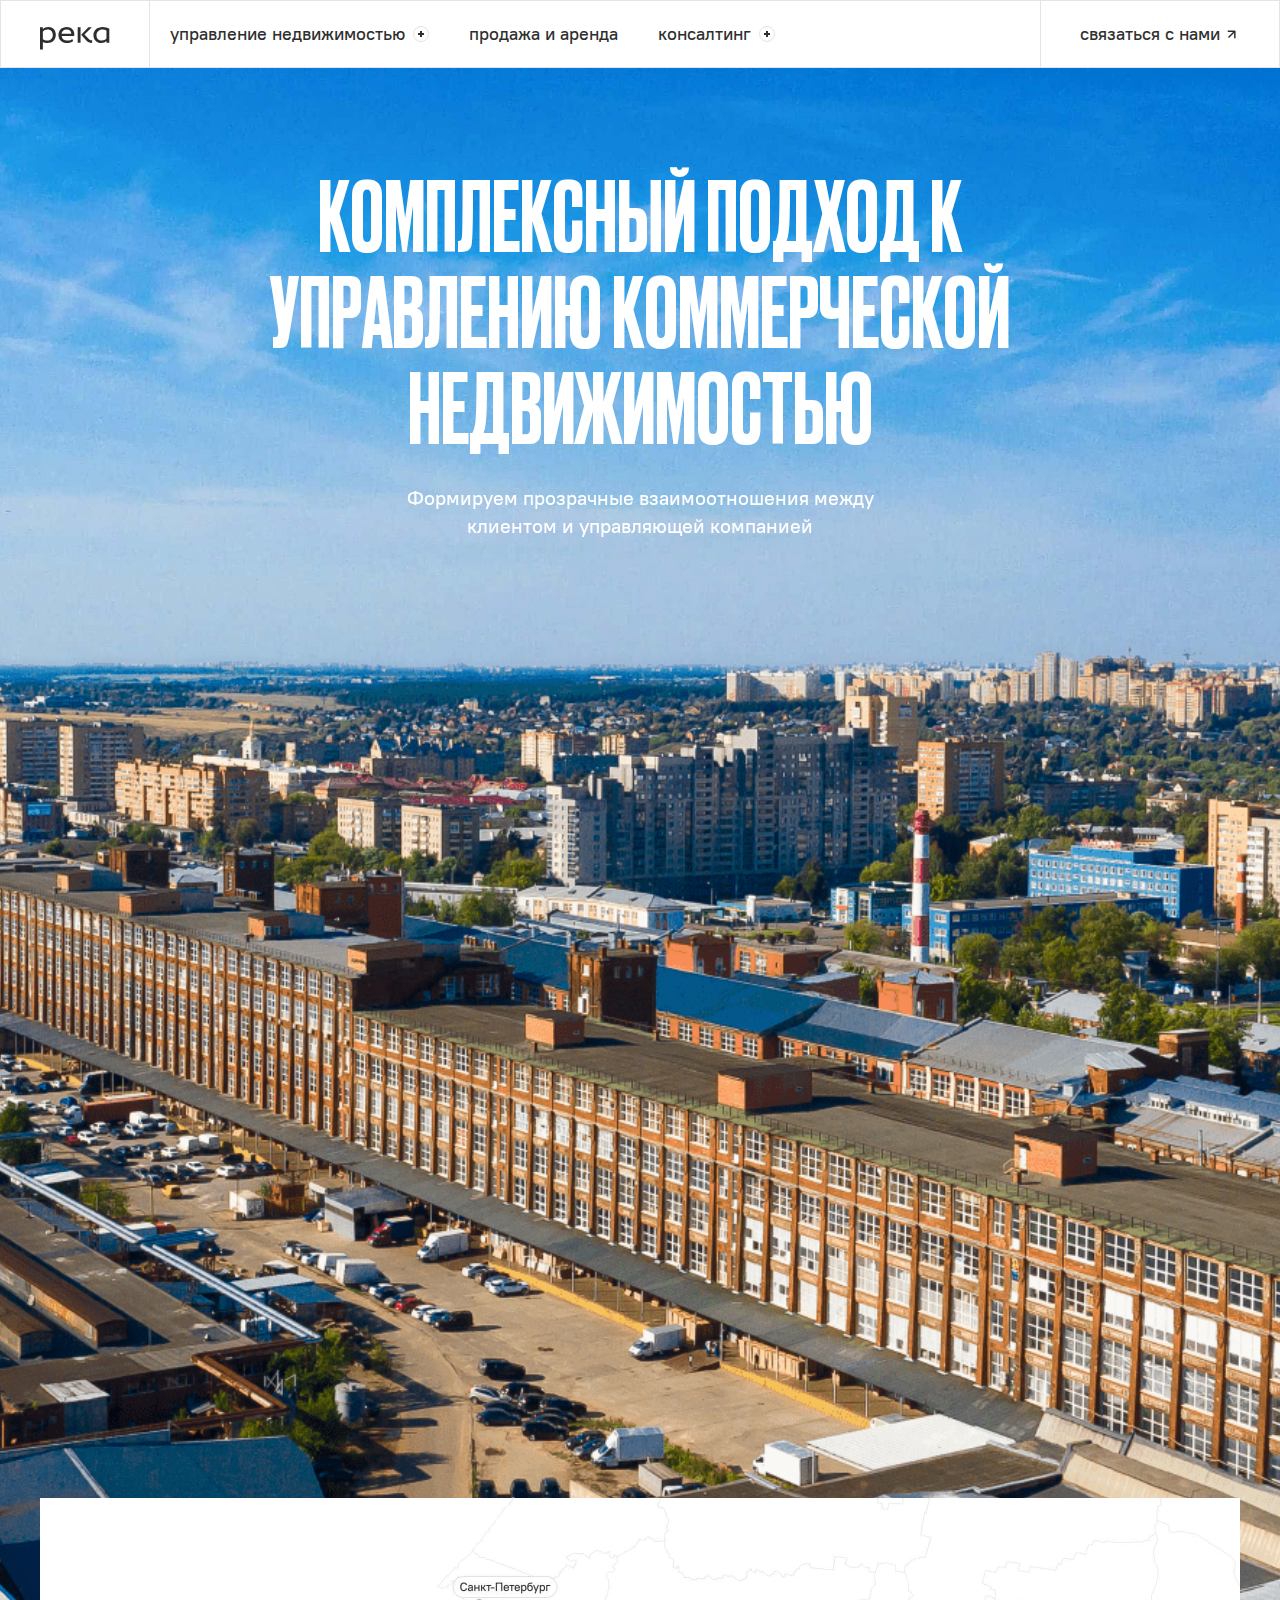
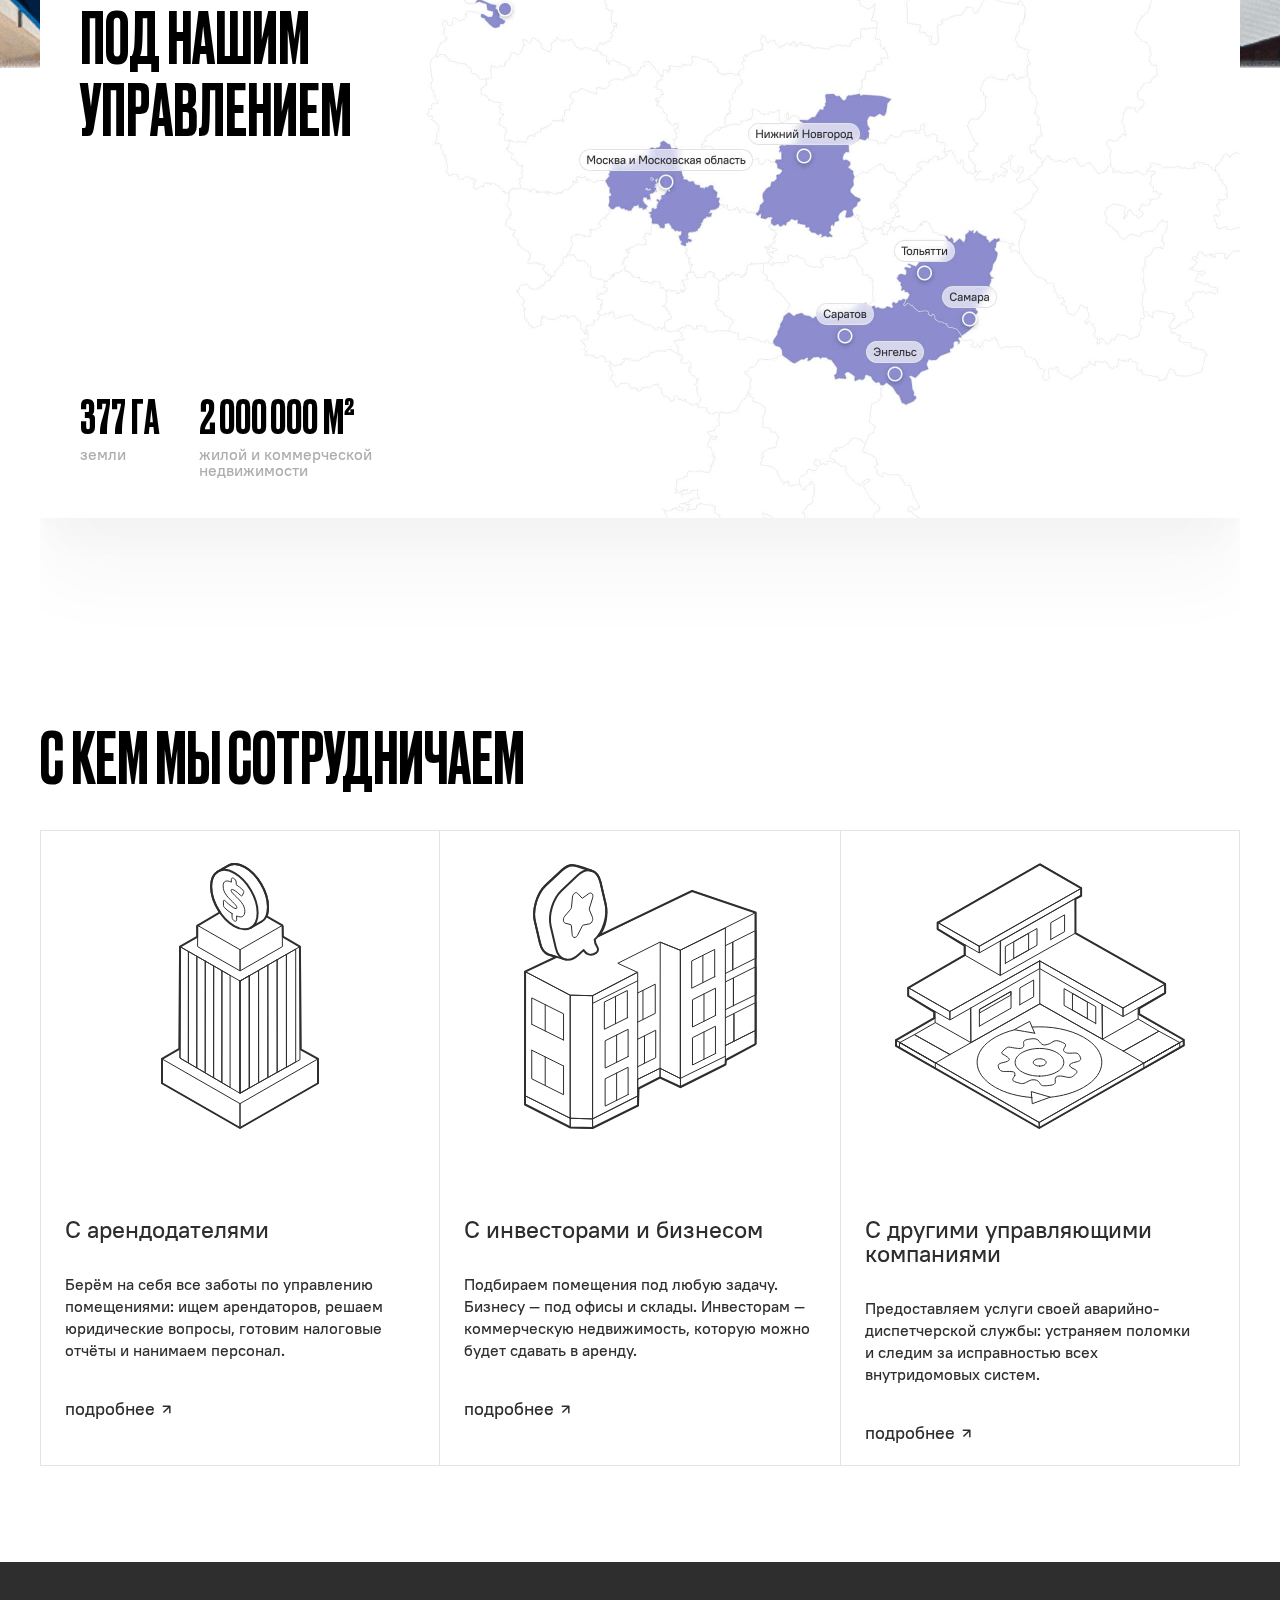
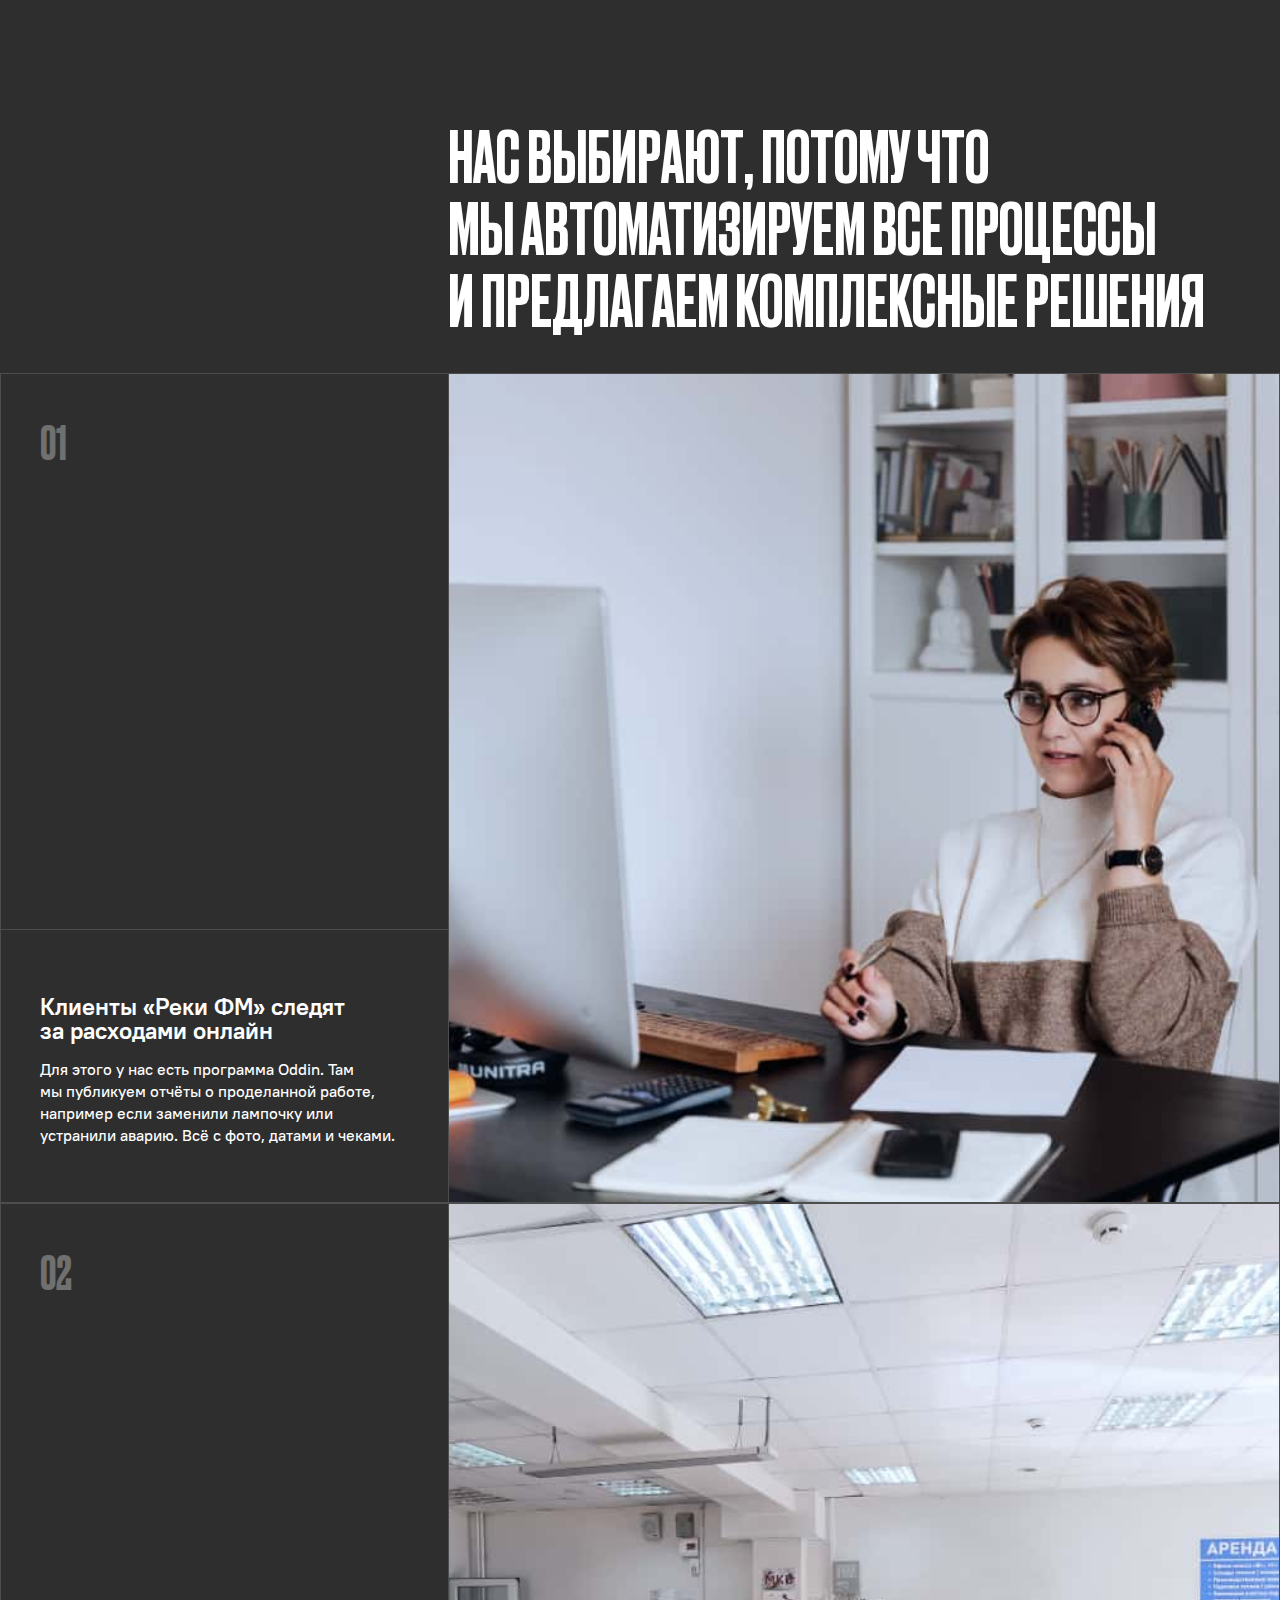
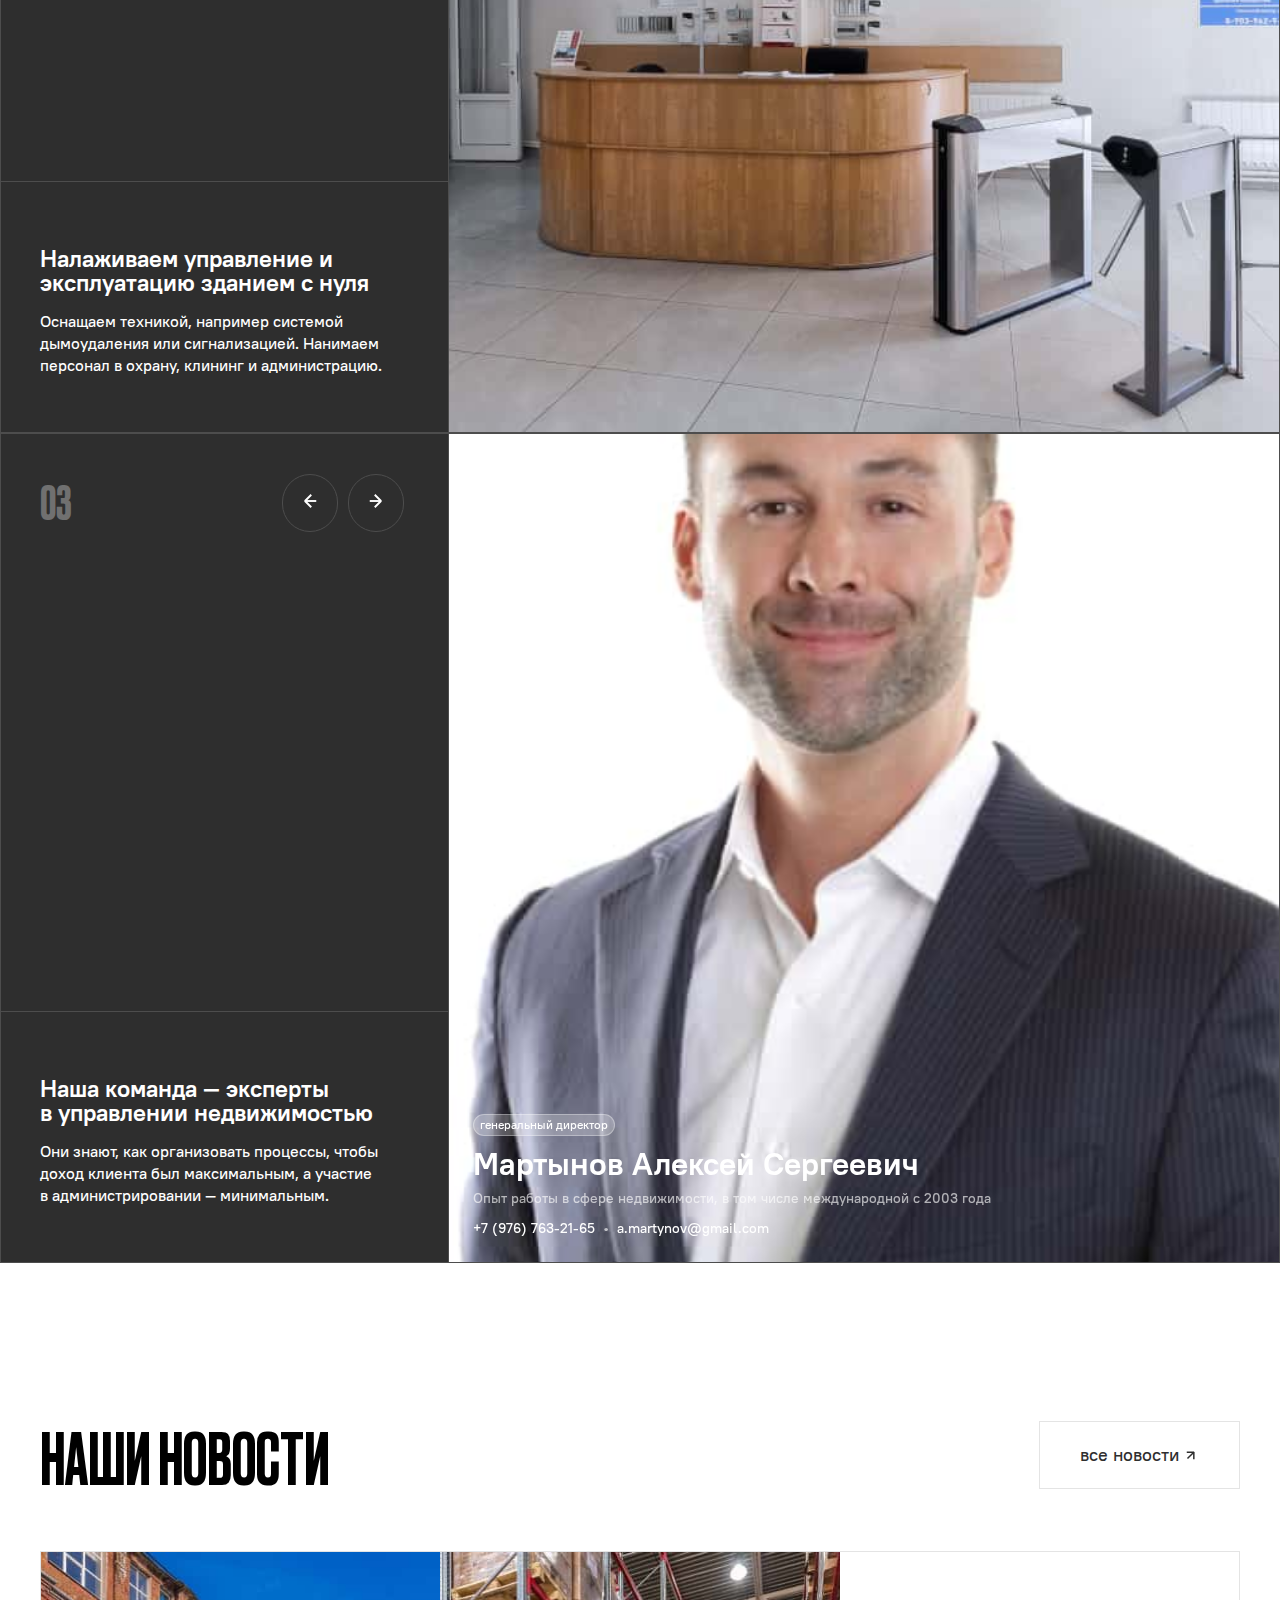
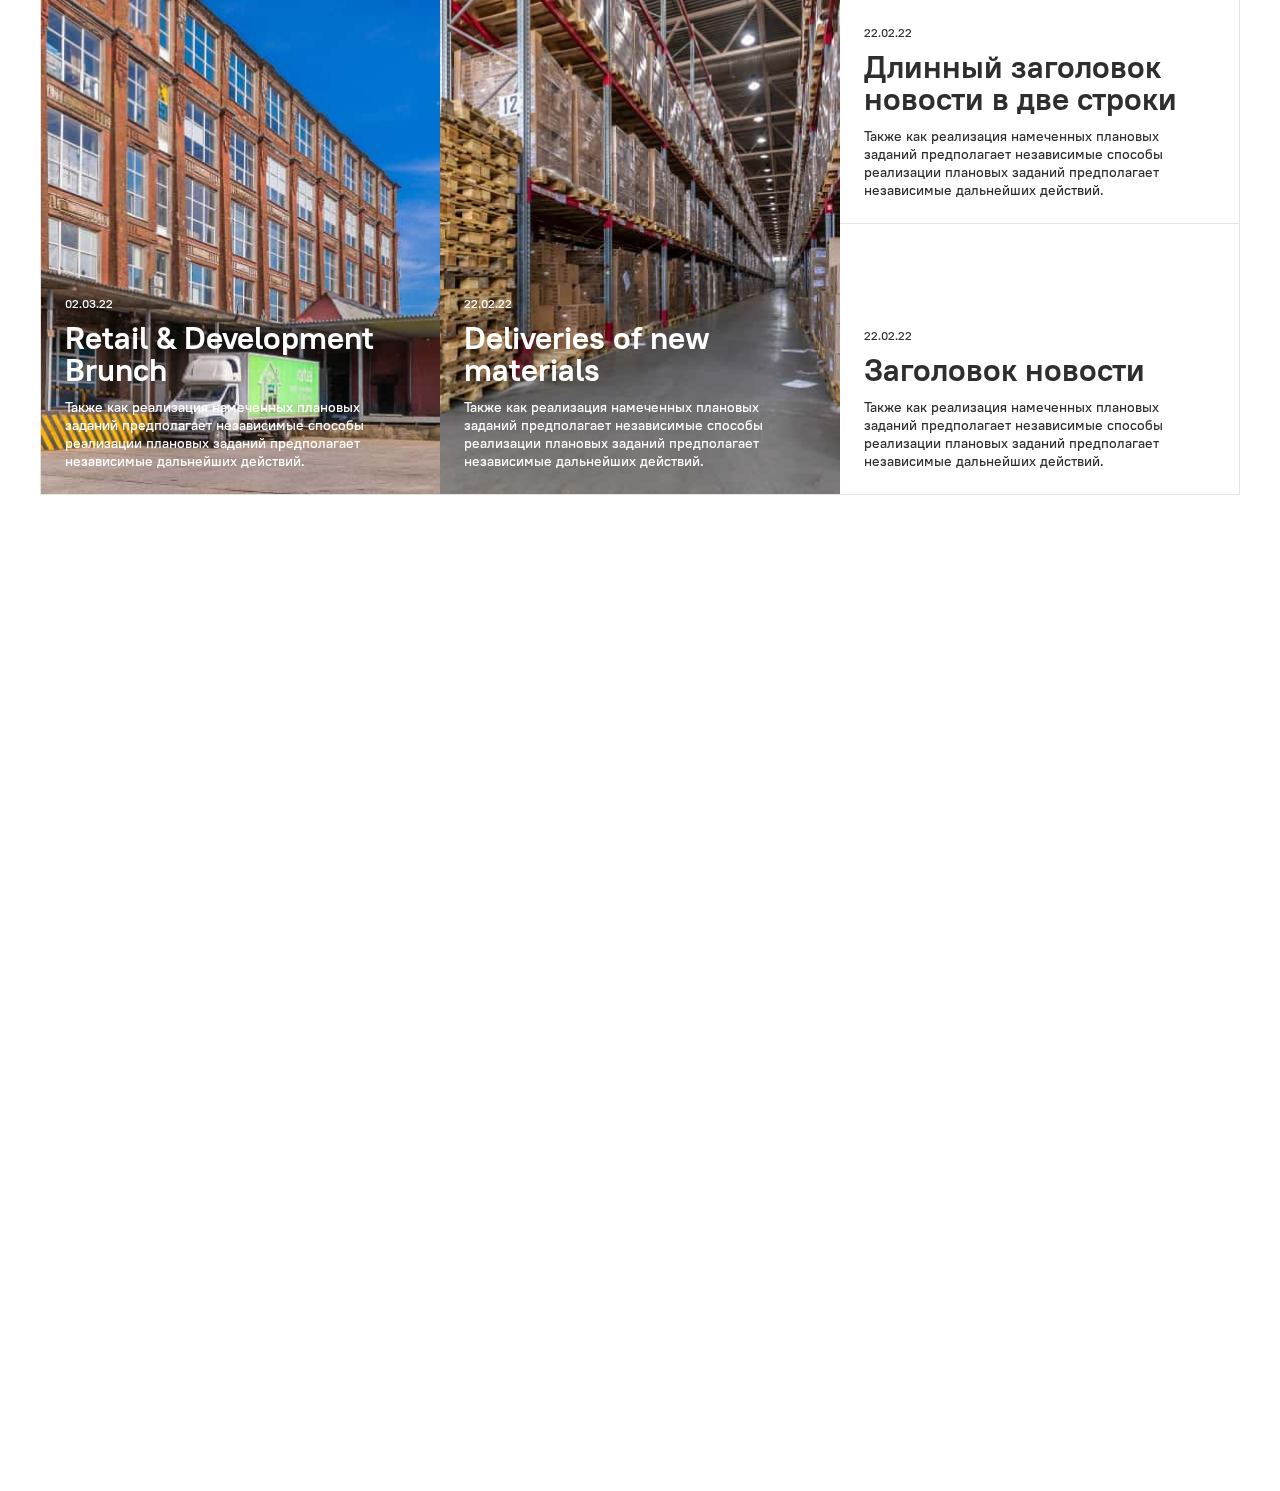
==== commit 2926db48: "changes" ====
--- a/index.html
+++ b/index.html
@@ -6,7 +6,7 @@
     <meta name="viewport" content="width=device-width, initial-scale=1.0">
     <meta http-equiv="X-UA-Compatible" content="ie=edge">
     <meta name="description" content=""><!-- CSS only -->
-    <link rel="stylesheet" href="css/style.min.css">
+    <link rel="stylesheet" href="css/style.css?1676223350707">
     <link rel="stylesheet" href="https://cdn.jsdelivr.net/npm/swiper@8/swiper-bundle.min.css">
   </head>
   <body>
@@ -25,7 +25,7 @@
           document.body.insertBefore(div, document.body.childNodes[0]);
         }
       })();
-
+      
     </script>
     <div class="page">
       <div class="page__core">
@@ -490,5 +490,5 @@
   </body>
 </html>
 <script src="https://cdn.jsdelivr.net/npm/swiper@8/swiper-bundle.min.js"></script>
-<script src="js/libs.min.js"></script>
-<script src="js/main.min.js"></script>+<script src="js/libs.js"></script>
+<script src="js/main.js"></script>--- a/css/style.css
+++ b/css/style.css
@@ -0,0 +1,3019 @@
+@charset 'UTF-8';
+@font-face
+{
+    font-family: 'PTRootUI';
+    font-weight: 500;
+    font-style: normal;
+
+    src: url('../../fonts/PTRootUI/PTRootUI-Medium.woff2') format('woff2'), url('../fonts/PTRootUI/PTRootUI-Medium.woff') format('woff');
+}
+@font-face
+{
+    font-family: 'PTRootUI';
+    font-weight: 700;
+    font-style: normal;
+
+    src: url('../../fonts/PTRootUI/PTRootUI-Bold.woff2') format('woff2'), url('../fonts/PTRootUI/PTRootUI-Bold.woff') format('woff');
+}
+@font-face
+{
+    font-family: 'DrukCyr';
+    font-weight: 500;
+    font-style: normal;
+
+    src: url('../../fonts/DrukCyr/DrukCyr-Medium.woff2') format('woff2'), url('../fonts/DrukCyr/DrukCyr-Medium.woff') format('woff');
+}
+/*! normalize.css v8.0.1 | MIT License | github.com/necolas/normalize.css */
+/* Document
+   ========================================================================== */
+/**
+ * 1. Correct the line height in all browsers.
+ * 2. Prevent adjustments of font size after orientation changes in iOS.
+ */
+html
+{
+    line-height: 1.15; /* 1 */
+
+    -webkit-text-size-adjust: 100%; /* 2 */
+}
+
+/* Sections
+   ========================================================================== */
+/**
+ * Remove the margin in all browsers.
+ */
+body
+{
+    margin: 0;
+}
+
+/**
+ * Render the `main` element consistently in IE.
+ */
+main
+{
+    display: block;
+}
+
+/**
+ * Correct the font size and margin on `h1` elements within `section` and
+ * `article` contexts in Chrome, Firefox, and Safari.
+ */
+h1
+{
+    font-size: 2em;
+
+    margin: .67em 0;
+}
+
+/* Grouping content
+   ========================================================================== */
+/**
+ * 1. Add the correct box sizing in Firefox.
+ * 2. Show the overflow in Edge and IE.
+ */
+hr
+{
+    overflow: visible; /* 2 */
+
+    box-sizing: content-box; /* 1 */
+    height: 0; /* 1 */
+}
+
+/**
+ * 1. Correct the inheritance and scaling of font size in all browsers.
+ * 2. Correct the odd `em` font sizing in all browsers.
+ */
+pre
+{
+    font-family: monospace, monospace; /* 1 */
+    font-size: 1em; /* 2 */
+}
+
+/* Text-level semantics
+   ========================================================================== */
+/**
+ * Remove the gray background on active links in IE 10.
+ */
+a
+{
+    background-color: transparent;
+}
+
+/**
+ * 1. Remove the bottom border in Chrome 57-
+ * 2. Add the correct text decoration in Chrome, Edge, IE, Opera, and Safari.
+ */
+abbr[title]
+{
+            text-decoration: underline; /* 2 */
+            text-decoration: underline dotted; /* 2 */
+
+    border-bottom: none; /* 1 */
+
+    -webkit-text-decoration: underline dotted;
+}
+
+/**
+ * Add the correct font weight in Chrome, Edge, and Safari.
+ */
+b,
+strong
+{
+    font-weight: bolder;
+}
+
+/**
+ * 1. Correct the inheritance and scaling of font size in all browsers.
+ * 2. Correct the odd `em` font sizing in all browsers.
+ */
+code,
+kbd,
+samp
+{
+    font-family: monospace, monospace; /* 1 */
+    font-size: 1em; /* 2 */
+}
+
+/**
+ * Add the correct font size in all browsers.
+ */
+small
+{
+    font-size: 80%;
+}
+
+/**
+ * Prevent `sub` and `sup` elements from affecting the line height in
+ * all browsers.
+ */
+sub,
+sup
+{
+    font-size: 75%;
+    line-height: 0;
+
+    position: relative;
+
+    vertical-align: baseline;
+}
+
+sub
+{
+    bottom: -.25em;
+}
+
+sup
+{
+    top: -.5em;
+}
+
+/* Embedded content
+   ========================================================================== */
+/**
+ * Remove the border on images inside links in IE 10.
+ */
+img
+{
+    border-style: none;
+}
+
+/* Forms
+   ========================================================================== */
+/**
+ * 1. Change the font styles in all browsers.
+ * 2. Remove the margin in Firefox and Safari.
+ */
+button,
+input,
+optgroup,
+select,
+textarea
+{
+    font-family: inherit; /* 1 */
+    font-size: 100%; /* 1 */
+    line-height: 1.15; /* 1 */
+
+    margin: 0; /* 2 */
+}
+
+/**
+ * Show the overflow in IE.
+ * 1. Show the overflow in Edge.
+ */
+button,
+input
+{
+    /* 1 */
+    overflow: visible;
+}
+
+/**
+ * Remove the inheritance of text transform in Edge, Firefox, and IE.
+ * 1. Remove the inheritance of text transform in Firefox.
+ */
+button,
+select
+{
+    /* 1 */
+    text-transform: none;
+}
+
+/**
+ * Correct the inability to style clickable types in iOS and Safari.
+ */
+button,
+[type=button],
+[type=reset],
+[type=submit]
+{
+    -webkit-appearance: button;
+}
+
+/**
+ * Remove the inner border and padding in Firefox.
+ */
+button::-moz-focus-inner,
+[type=button]::-moz-focus-inner,
+[type=reset]::-moz-focus-inner,
+[type=submit]::-moz-focus-inner
+{
+    padding: 0;
+
+    border-style: none;
+}
+
+/**
+ * Restore the focus styles unset by the previous rule.
+ */
+button:-moz-focusring,
+[type=button]:-moz-focusring,
+[type=reset]:-moz-focusring,
+[type=submit]:-moz-focusring
+{
+    outline: 1px dotted ButtonText;
+}
+
+/**
+ * Correct the padding in Firefox.
+ */
+fieldset
+{
+    padding: .35em .75em .625em;
+}
+
+/**
+ * 1. Correct the text wrapping in Edge and IE.
+ * 2. Correct the color inheritance from `fieldset` elements in IE.
+ * 3. Remove the padding so developers are not caught out when they zero out
+ *    `fieldset` elements in all browsers.
+ */
+legend
+{
+    display: table; /* 1 */
+
+    box-sizing: border-box; /* 1 */
+    max-width: 100%; /* 1 */
+    padding: 0; /* 3 */
+
+    white-space: normal; /* 1 */
+
+    color: inherit; /* 2 */
+}
+
+/**
+ * Add the correct vertical alignment in Chrome, Firefox, and Opera.
+ */
+progress
+{
+    vertical-align: baseline;
+}
+
+/**
+ * Remove the default vertical scrollbar in IE 10+.
+ */
+textarea
+{
+    overflow: auto;
+}
+
+/**
+ * 1. Add the correct box sizing in IE 10.
+ * 2. Remove the padding in IE 10.
+ */
+[type=checkbox],
+[type=radio]
+{
+    box-sizing: border-box; /* 1 */
+    padding: 0; /* 2 */
+}
+
+/**
+ * Correct the cursor style of increment and decrement buttons in Chrome.
+ */
+[type=number]::-webkit-inner-spin-button,
+[type=number]::-webkit-outer-spin-button
+{
+    height: auto;
+}
+
+/**
+ * 1. Correct the odd appearance in Chrome and Safari.
+ * 2. Correct the outline style in Safari.
+ */
+[type=search]
+{
+    outline-offset: -2px; /* 2 */
+
+    -webkit-appearance: textfield; /* 1 */
+}
+
+/**
+ * Remove the inner padding in Chrome and Safari on macOS.
+ */
+[type=search]::-webkit-search-decoration
+{
+    -webkit-appearance: none;
+}
+
+/**
+ * 1. Correct the inability to style clickable types in iOS and Safari.
+ * 2. Change font properties to `inherit` in Safari.
+ */
+::-webkit-file-upload-button
+{
+    font: inherit; /* 2 */
+
+    -webkit-appearance: button; /* 1 */
+}
+
+/* Interactive
+   ========================================================================== */
+/*
+ * Add the correct display in Edge, IE 10+, and Firefox.
+ */
+details
+{
+    display: block;
+}
+
+/*
+ * Add the correct display in all browsers.
+ */
+summary
+{
+    display: list-item;
+}
+
+/* Misc
+   ========================================================================== */
+/**
+ * Add the correct display in IE 10+.
+ */
+template
+{
+    display: none;
+}
+
+/**
+ * Add the correct display in IE 10.
+ */
+[hidden]
+{
+    display: none;
+}
+
+body
+{
+    background-color: #fff;
+}
+
+a
+{
+    color: red;
+
+    text-underline-offset: .2em;
+}
+a:hover
+{
+    color: blue;
+}
+
+.page
+{
+    font-family: 'PTRootUI', 'Arial', 'Helvetica CY', 'Nimbus Sans L', sans-serif;
+}
+.page__core
+{
+    position: relative;
+    z-index: 2;
+
+    background-color: #fff;
+}
+
+.width
+{
+    width: 100%;
+    max-width: 1240px;
+    margin-right: auto;
+    margin-left: auto;
+    padding-right: 20px;
+    padding-left: 20px;
+
+    flex: 0 0 auto;
+}
+
+.noscript
+{
+    text-align: center;
+
+    color: grey;
+    background: red;
+}
+
+.no-wrap
+{
+    white-space: nowrap;
+}
+
+.visually-hidden
+{
+    position: absolute;
+
+    visibility: hidden;
+    clip: rect(0 0 0 0);
+
+    width: 1px;
+    height: 1px;
+    margin: -1px;
+}
+
+.icn
+{
+    display: inline-block;
+
+    fill: currentColor;
+}
+
+.cursor
+{
+    position: fixed;
+    z-index: 2;
+
+    display: block;
+
+    width: 140px;
+    height: 140px;
+
+    transform: translate(-50%, -50%);
+    pointer-events: none;
+}
+.cursor__wrapper
+{
+    display: flex;
+
+    width: 140px;
+    height: 140px;
+
+    transition: opacity .5s ease, transform .5s ease;
+    transform: scale(0);
+
+    opacity: 0;
+    border-radius: 100px;
+    background-color: rgba(138, 140, 206, .64);
+    box-shadow: 0 4px 4px rgba(23, 23, 23, .2), 0 8px 24px rgba(23, 23, 23, .32);
+
+    align-items: center;
+    justify-content: center;
+    -webkit-backdrop-filter: blur(12px);
+            backdrop-filter: blur(12px);
+}
+.cursor__text
+{
+    font-size: 18px;
+    font-weight: 500;
+    line-height: 1;
+
+    transform: rotate(-12deg);
+    text-align: center;
+
+    color: #fff;
+}
+
+.btn
+{
+    font-size: 18px;
+    font-weight: 500;
+    line-height: 1;
+
+    position: relative;
+    z-index: 2;
+
+    padding: 24px 39px;
+
+    cursor: pointer;
+    transition: opacity .3s ease;
+    text-decoration: none;
+
+    color: #2e2e2e;
+    border: none;
+    border: 1px solid #e4e4e4;
+    border-radius: 0;
+    outline: none !important;
+    background-color: #fff;
+}
+.btn:hover
+{
+    border: 1px solid #e4e4e4;
+}
+.btn:active
+{
+    opacity: .7;
+    border: 1px solid #e4e4e4;
+}
+.btn:active,
+.btn:focus
+{
+    outline: none;
+}
+.btn::-moz-focus-inner
+{
+    border: 0;
+}
+.btn:after
+{
+    position: absolute;
+    z-index: 1;
+    bottom: 0;
+    left: 0;
+
+    width: 100%;
+    height: 0;
+
+    content: '';
+    transition: height .3s ease;
+
+    background: #8a8cce;
+}
+.btn:hover:after
+{
+    height: 100%;
+}
+.btn__text
+{
+    position: relative;
+    z-index: 10;
+
+    display: inline-flex;
+
+    transition: color .3s ease;
+
+    align-items: center;
+    justify-content: flex-start;
+    -moz-column-gap: 4px;
+         column-gap: 4px;
+}
+.btn:hover .btn__text
+{
+    color: #fff;
+}
+.btn__arrow
+{
+    display: block;
+
+    width: 16px;
+    height: 16px;
+
+    transition: color .3s ease, transform .3s ease;
+    transform: rotate(45deg);
+
+    color: #2e2e2e;
+
+    fill: rgba(255, 255, 255, 0);
+}
+.btn:hover .btn__arrow
+{
+    transform: rotate(90deg);
+
+    color: #fff;
+}
+
+:not(.btn-check) + .btn:active
+{
+    border-color: #e4e4e4;
+}
+
+.contact__name
+{
+    font-size: 12px;
+    font-weight: 500;
+    line-height: 1;
+
+    margin-bottom: 8px;
+
+    color: #707070;
+}
+.contact__offer
+{
+    font-size: 20px;
+    font-weight: 500;
+    line-height: 1.4;
+
+    position: relative;
+
+    display: block;
+    overflow-y: hidden;
+
+    margin-bottom: 8px;
+
+    transition: opacity .3s ease;
+    text-decoration: none;
+
+    color: #fff;
+    color: rgba(255, 255, 255, 0);
+}
+.contact__offer:hover
+{
+    color: rgba(255, 255, 255, 0);
+}
+.contact__offer:active
+{
+    opacity: .7;
+}
+.contact__offer::before,
+.contact__offer::after
+{
+    position: absolute;
+
+    display: block;
+
+    min-width: -moz-max-content;
+    min-width:      max-content;
+
+    content: attr(data-offer);
+    transition: transform .3s ease;
+
+    color: #fff;
+}
+.contact__offer::before
+{
+    bottom: 0;
+    left: 0;
+}
+.contact__offer::after
+{
+    bottom: -100%;
+    left: 0;
+
+    color: #8a8cce;
+}
+.contact__offer:hover::before,
+.contact__offer:hover::after
+{
+    transform: translateY(-100%);
+}
+
+.form
+{
+    display: flex;
+    flex-direction: column;
+
+    width: 100%;
+    max-width: 600px;
+
+    align-items: flex-start;
+    justify-content: flex-start;
+    gap: 16px;
+}
+.form__field
+{
+    position: relative;
+    z-index: 1;
+
+    width: 100%;
+}
+.form__input
+{
+    font-family: 'DrukCyr';
+    font-size: 48px;
+    font-weight: 500;
+    line-height: 1.0833333333;
+
+    width: 100%;
+    height: 64px;
+
+    transition: border-bottom .3s ease;
+
+    color: #fff;
+    border: none;
+    border-bottom: 1px solid #4d4d4d;
+    outline: none;
+    background-color: rgba(255, 255, 255, 0);
+}
+.form__input:hover
+{
+    border-bottom: 1px solid #fff;
+}
+.form__input:focus
+{
+    border-bottom: 1px solid #fff;
+}
+.form__label
+{
+    font-family: 'DrukCyr';
+    font-size: 48px;
+    font-weight: 500;
+    line-height: 1.0833333333;
+
+    position: absolute;
+    top: 7px;
+    left: 2px;
+
+    transition: all .3s ease;
+    text-transform: uppercase;
+    pointer-events: none;
+
+    color: #fff;
+}
+.form__input:focus ~ .form__label,
+.form__input:valid ~ .form__label
+{
+    font-size: 10px;
+    line-height: 1.2;
+
+    top: -12px;
+
+    color: #adadad;
+}
+.form__btn
+{
+    width: 100%;
+    margin-top: 16px;
+
+    text-align: center;
+
+    border: none;
+}
+.form__btn:hover,
+.form__btn:active
+{
+    border: none;
+}
+
+.logo
+{
+    display: block;
+
+    padding: 21.5px 39px;
+
+    border: 1px solid #e4e4e4;
+}
+.logo svg
+{
+    display: block;
+
+    width: auto;
+    height: 100%;
+
+    color: #2e2e2e;
+}
+.logo svg
+{
+    position: relative;
+    top: 4px;
+}
+.logo--black
+{
+    border: 1px solid #4d4d4d;
+}
+.logo--black svg
+{
+    color: #fff;
+}
+
+.nav
+{
+    position: relative;
+    z-index: 100;
+
+    display: flex;
+
+    flex-grow: 1;
+}
+.nav__inner
+{
+    display: flex;
+
+    border-top: 1px solid #e4e4e4;
+    border-bottom: 1px solid #e4e4e4;
+    background-color: #fff;
+
+    align-items: center;
+    justify-content: flex-start;
+    flex-grow: 1;
+}
+.nav--black .nav__inner
+{
+    border-top: 1px solid #4d4d4d;
+    border-bottom: 1px solid #4d4d4d;
+    background-color: #2e2e2e;
+}
+.nav__text
+{
+    position: relative;
+
+    display: flex;
+
+    padding: 25px 20px;
+
+    align-items: center;
+    justify-content: flex-start;
+    -moz-column-gap: 8px;
+         column-gap: 8px;
+}
+.nav__text::after
+{
+    position: absolute;
+    right: 0;
+    bottom: -1px;
+    left: 0;
+
+    width: 100%;
+    height: 1px;
+
+    content: '';
+    cursor: default;
+
+    background-color: #e4e4e4;
+}
+.nav--black .nav__text::before
+{
+    background-color: #4d4d4d;
+}
+.nav--black .nav__text::after
+{
+    background-color: #4d4d4d;
+}
+.nav__link
+{
+    font-size: 18px;
+    font-weight: 500;
+    line-height: .8888888889;
+
+    display: flex;
+
+    transition: color .3s ease, opacity .3s ease;
+    text-decoration: none;
+
+    color: #2e2e2e;
+}
+.nav__link:hover
+{
+    color: #8a8cce;
+}
+.nav__link:active
+{
+    opacity: .7;
+}
+.nav__link--color-white
+{
+    color: #fff;
+}
+.nav--black .nav__link
+{
+    color: #fff;
+}
+.nav__text:hover .nav__link
+{
+    color: #8a8cce;
+}
+.nav__icon
+{
+    position: relative;
+
+    width: 14px;
+    height: 14px;
+
+    border: 1px solid #e4e4e4;
+    border-radius: 100px;
+}
+.nav__icon::before,
+.nav__icon::after
+{
+    position: absolute;
+    top: 4px;
+    left: 6px;
+
+    display: block;
+
+    width: 2px;
+    height: 6px;
+
+    content: '';
+    transition: transform .3s ease;
+
+    background-color: #2e2e2e;
+}
+.nav__icon::after
+{
+    transform: rotate(90deg);
+}
+.nav--black .nav__icon
+{
+    border: 1px solid #4d4d4d;
+}
+.nav--black .nav__icon::before,
+.nav--black .nav__icon::after
+{
+    background-color: #fff;
+}
+.nav__text:hover .nav__icon::before
+{
+    transition: transform .3s ease;
+    transform: rotate(-90deg);
+}
+.nav__text:hover .nav__icon::after
+{
+    transition: transform .3s ease;
+    transform: rotate(-90deg);
+}
+.nav__text--color-white .nav__icon::before,
+.nav__text--color-white .nav__icon::after
+{
+    background-color: #fff;
+}
+.nav__dropdown
+{
+    position: absolute;
+    z-index: -1;
+    right: 0;
+    left: -1px;
+
+    display: block;
+
+    width: 100%;
+    margin: 0;
+    padding: 12px 0;
+
+    list-style-type: none;
+
+    transition: transform .5s ease;
+    transform: translateY(-100%);
+
+    border: 1px solid #e4e4e4;
+    background-color: #fff;
+}
+.nav--black .nav__dropdown
+{
+    padding: 10px 0;
+
+    border: 1px solid #4d4d4d;
+    border-right: none;
+    border-left: none;
+    background-color: #2e2e2e;
+}
+.nav__list
+{
+    position: relative;
+}
+.nav__list:after
+{
+    position: absolute;
+    z-index: 1;
+    bottom: 0;
+    left: 0;
+
+    width: 100%;
+    height: 0;
+
+    content: '';
+    transition: height .3s ease;
+
+    background: #8a8cce;
+}
+.nav__list:hover:after
+{
+    height: 100%;
+}
+.nav__list-link
+{
+    font-size: 18px;
+    font-weight: 500;
+    line-height: .8888888889;
+
+    position: relative;
+    z-index: 10;
+
+    display: block;
+
+    padding: 20px 24px;
+
+    transition: color .3s ease, opacity .3s ease;
+    text-decoration: none;
+
+    color: #2e2e2e;
+}
+.nav__list-link:hover
+{
+    color: #8a8cce;
+}
+.nav__list-link:active
+{
+    opacity: .7;
+}
+.nav--black .nav__list-link
+{
+    padding: 16px 24px;
+
+    color: #fff;
+}
+.nav__list:hover .nav__list-link
+{
+    color: #fff;
+}
+
+.ticker
+{
+    position: relative;
+    z-index: 3;
+
+    display: block;
+
+    margin: 84px 0;
+
+    cursor: none !important;
+
+    border: none;
+    background-color: #2e2e2e;
+}
+.ticker:hover .cursor__wrapper
+{
+    transform: scale(1);
+
+    opacity: 1;
+}
+.ticker__inner
+{
+    position: relative;
+
+    overflow: hidden;
+}
+.ticker__wrapper
+{
+    position: relative;
+
+    display: flex;
+
+    width: 100vw;
+    height: 76px;
+    padding-bottom: 4px;
+
+    align-items: center;
+}
+.ticker__wrapper:last-child
+{
+    padding-bottom: 0;
+}
+.ticker__item
+{
+    position: absolute;
+    top: 0;
+    right: 0;
+
+    display: flex;
+
+    width: -moz-max-content;
+    width:      max-content;
+    padding-right: 40px;
+
+    align-items: center;
+    gap: 40px;
+}
+.ticker__text
+{
+    font-family: 'DrukCyr';
+    font-size: 72px;
+    font-weight: 500;
+    line-height: 1;
+
+    display: block;
+
+    text-transform: uppercase;
+}
+.ticker__text--color-white
+{
+    color: #fff;
+}
+.ticker__text--color-white::after
+{
+    display: inline-block;
+
+    padding-left: 40px;
+
+    content: '•';
+}
+.ticker__text--color-black
+{
+    color: #2e2e2e;
+    text-shadow: 0 1px 0 rgb(255, 255, 255), 0 -1px 0 rgb(255, 255, 255), 1px 0 0 rgb(255, 255, 255), -1px 0 0 rgb(255, 255, 255), 1px 1px 0 rgb(255, 255, 255), 1px -1px 0 rgb(255, 255, 255), -1px 1px 0 rgb(255, 255, 255), -1px -1px 0 rgb(255, 255, 255);
+}
+
+.footer
+{
+    position: sticky;
+    z-index: 1;
+    bottom: 0;
+
+    overflow: hidden;
+
+    width: 100%;
+    height: 100vh;
+    margin-top: auto;
+
+    background-color: #2e2e2e;
+}
+.footer__inner
+{
+    display: flex;
+    flex-direction: column;
+
+    height: 100%;
+
+    align-items: center;
+    justify-content: space-between;
+}
+.footer__ticker
+{
+    width: 100%;
+
+    flex-grow: 1;
+}
+.footer__content
+{
+    display: block;
+    overflow: hidden;
+
+    width: 100%;
+
+    border: 1px solid #4d4d4d;
+    border-top: none;
+}
+.footer__head
+{
+    width: 100%;
+
+    background-color: #2e2e2e;
+}
+.footer__head-wrapper
+{
+    display: flex;
+
+    align-items: center;
+    justify-content: flex-start;
+}
+.footer__head-wrapper .nav__inner
+{
+    border-top: 1px solid #4d4d4d;
+    border-bottom: 1px solid #4d4d4d;
+    background-color: #2e2e2e;
+}
+.footer__head-wrapper .nav__text::after
+{
+    background-color: #4d4d4d;
+}
+.footer__head-wrapper .nav__link
+{
+    color: #fff;
+}
+.footer__head-wrapper .nav__icon
+{
+    border: 1px solid #4d4d4d;
+}
+.footer__head-wrapper .nav__icon::before,
+.footer__head-wrapper .nav__icon::after
+{
+    background-color: #fff;
+}
+.footer__head-wrapper .nav__dropdown
+{
+    padding: 8px 0;
+
+    border: 1px solid #4d4d4d;
+    background-color: #2e2e2e;
+}
+.footer__head-wrapper .nav__list-link
+{
+    padding: 16px 24px;
+
+    color: #fff;
+}
+.footer__head-wrapper .nav.open
+{
+    transform: translateY(0);
+}
+.footer__head-wrapper .nav__text:hover ~ .footer__head-wrapper .nav__dropdown,
+.footer__head-wrapper .nav__dropdown:hover
+{
+    transform: translateY(0);
+}
+.footer__head-wrapper .logo
+{
+    padding-left: 40px;
+
+    border: 1px solid #4d4d4d;
+    border-left: none;
+}
+.footer__head-wrapper .logo svg
+{
+    color: #fff;
+}
+.footer__foot
+{
+    margin-left: 149px;
+
+    border-left: 1px solid #4d4d4d;
+}
+.footer__contact
+{
+    display: flex;
+
+    padding: 44px 40px 56px 20px;
+
+    border-bottom: 1px solid #4d4d4d;
+
+    align-items: center;
+    justify-content: space-between;
+}
+.footer__address
+{
+    width: 100%;
+    max-width: 274px;
+}
+.footer__header
+{
+    font-size: 20px;
+    font-weight: 500;
+    line-height: 1.4;
+
+    margin-bottom: 8px;
+
+    color: #fff;
+}
+.footer__subheader
+{
+    font-size: 12px;
+    font-weight: 500;
+    line-height: 1;
+
+    margin-bottom: 8px;
+
+    color: #707070;
+}
+.footer__link
+{
+    font-size: 12px;
+    font-weight: 500;
+    line-height: 1.3333333333;
+
+    transition: color .3s ease, opacity .3s ease;
+
+    color: #707070;
+}
+.footer__link:hover
+{
+    color: #fff;
+}
+.footer__link:active
+{
+    opacity: .7;
+}
+.footer__logos
+{
+    display: flex;
+
+    align-items: center;
+    justify-content: flex-start;
+    gap: 12px;
+}
+.footer__logo
+{
+    display: flex;
+
+    width: 32px;
+    height: 32px;
+    padding: 4px;
+
+    transition: color .3s ease, opacity .3s ease;
+
+    color: #fff;
+    border-radius: 100px;
+    background-color: #4d4d4d;
+
+    align-items: center;
+    justify-content: center;
+}
+.footer__logo:hover
+{
+    color: #8a8cce;
+}
+.footer__logo:active
+{
+    opacity: .7;
+}
+.footer__end
+{
+    display: flex;
+
+    padding: 12px 40px 12px 20px;
+
+    align-items: center;
+    justify-content: space-between;
+}
+.footer__about
+{
+    display: flex;
+
+    padding: 14px 0;
+
+    align-items: center;
+    justify-content: flex-start;
+    -moz-column-gap: 24px;
+         column-gap: 24px;
+}
+.footer__company
+{
+    font-size: 12px;
+    font-weight: 500;
+    line-height: 1;
+
+    color: #707070;
+}
+
+.header
+{
+    position: sticky;
+    z-index: 100;
+    top: 0;
+
+    width: 100%;
+
+    background-color: #fff;
+}
+.header__inner
+{
+    display: flex;
+
+    align-items: center;
+    justify-content: flex-start;
+}
+.header__nav
+{
+    position: relative;
+    z-index: 300;
+}
+.header__nav .nav__text:hover ~ .nav__dropdown,
+.header__nav .nav__dropdown:hover
+{
+    transform: translateY(0);
+
+    opacity: 1;
+}
+.header__menu
+{
+    display: none;
+
+    max-height: 68px;
+}
+.header__burger
+{
+    position: relative;
+
+    width: 14px;
+    height: 10px;
+    margin-right: 4px;
+}
+.header__line
+{
+    position: absolute;
+    right: 0;
+    left: 0;
+
+    display: block;
+
+    width: 100%;
+    height: 1px;
+
+    transition: background-color .3s ease;
+
+    background-color: #2e2e2e;
+}
+.header__line--one
+{
+    top: 0;
+}
+.header__line--two
+{
+    top: 50%;
+}
+.header__line--three
+{
+    top: 100%;
+}
+.header__menu:hover .header__line
+{
+    background-color: #fff;
+}
+.header__menu:active .header__line
+{
+    background-color: #fff;
+}
+
+.map
+{
+    position: relative;
+
+    overflow-x: clip;
+
+    margin: 0 40px 450px 40px;
+}
+.map__inner
+{
+    position: absolute;
+    z-index: 5;
+
+    width: 100%;
+    height: 620px;
+
+    transform: translateY(-170px);
+
+    background-color: #fff;
+    background-size: auto 100%;
+    box-shadow: 0 64px 72px rgba(46, 46, 46, .03), 0 32px 32px rgba(46, 46, 46, .02), 0 12px 12px rgba(46, 46, 46, .01);
+}
+.map__content
+{
+    display: flex;
+    flex-direction: column;
+
+    height: 100%;
+
+    background-image: url('/img/bg/map-desk.jpg');
+    background-repeat: no-repeat;
+    background-position: right;
+    background-size: inherit;
+
+    align-items: flex-start;
+    justify-content: space-between;
+}
+.map__header
+{
+    font-family: 'DrukCyr';
+    font-size: 72px;
+    font-weight: 500;
+    line-height: 1;
+
+    max-width: 384px;
+    padding: 28px 40px 40px 40px;
+
+    text-transform: uppercase;
+}
+.map__foot
+{
+    display: flex;
+
+    padding: 40px;
+
+    align-items: flex-start;
+    justify-content: space-between;
+    -moz-column-gap: 40px;
+         column-gap: 40px;
+}
+.map__info
+{
+    width: auto;
+    max-width: 180px;
+}
+.map__subheader
+{
+    font-family: 'DrukCyr';
+    font-size: 48px;
+    font-weight: 500;
+    line-height: 1;
+
+    margin-bottom: 8px;
+
+    text-transform: uppercase;
+}
+.map__text
+{
+    font-size: 16px;
+    font-weight: 500;
+    line-height: 1;
+
+    color: #adadad;
+}
+
+.menu
+{
+    position: fixed;
+    z-index: 110;
+
+    visibility: hidden;
+    overflow: scroll;
+
+    width: 100%;
+    height: 100%;
+
+    transition: opacity .3s ease, visibility .3s ease;
+
+    opacity: 0;
+}
+.menu.open
+{
+    visibility: visible;
+
+    opacity: 1;
+}
+.menu__inner
+{
+    display: flex;
+    flex-direction: column;
+
+    height: 100%;
+}
+.menu__head
+{
+    display: flex;
+
+    transition: transform .5s ease;
+    transform: translateY(-100%);
+
+    align-items: center;
+    justify-content: space-between;
+}
+.menu__head .logo
+{
+    border-right: none;
+}
+.menu.open .menu__head
+{
+    transform: translateY(0);
+}
+.menu__empty
+{
+    padding-top: 66px;
+
+    border-top: 1px solid #e4e4e4;
+    border-bottom: 1px solid #e4e4e4;
+
+    flex-grow: 1;
+}
+.menu__close
+{
+    max-height: 68px;
+}
+.menu__cross
+{
+    position: relative;
+
+    display: inline-block;
+
+    width: 18px;
+    height: 18px;
+}
+.menu__cross:before,
+.menu__cross:after
+{
+    position: absolute;
+    top: 4px;
+    left: 8px;
+
+    display: inline-block;
+
+    width: 1.5px;
+    height: 14px;
+
+    content: '';
+    transition: transform .3s ease, background-color .3s ease;
+
+    background-color: #2e2e2e;
+}
+.menu__cross:before
+{
+    transform: rotate(45deg);
+}
+.menu__cross:after
+{
+    transform: rotate(-45deg);
+}
+.menu__close:hover .menu__cross:before
+{
+    transform: rotate(90deg);
+
+    background-color: #fff;
+}
+.menu__close:hover .menu__cross:after
+{
+    transform: rotate(-90deg);
+
+    background-color: #fff;
+}
+.menu__content
+{
+    position: relative;
+
+    display: flex;
+    flex-direction: column;
+
+    transition: transform .5s ease;
+    transform: translateY(100%);
+
+    background-color: #2e2e2e;
+
+    flex-grow: 1;
+    align-items: flex-start;
+    justify-content: flex-start;
+}
+.menu.open .menu__content
+{
+    transform: translateY(0);
+}
+.menu__btn
+{
+    position: fixed;
+    z-index: 111;
+    bottom: 0;
+    left: 0;
+
+    width: 100%;
+}
+.menu__nav
+{
+    overflow: hidden;
+
+    width: 100%;
+}
+.menu__nav .nav__inner
+{
+    overflow: hidden;
+    flex-direction: column;
+
+    margin-bottom: 116px;
+
+    border: none;
+    background-color: #2e2e2e;
+
+    align-items: flex-start;
+}
+.menu__nav .nav__item
+{
+    overflow: hidden;
+
+    width: 100%;
+}
+.menu__nav .nav__text
+{
+    z-index: 111;
+
+    background-color: #2e2e2e;
+}
+.menu__nav .nav__dropdown
+{
+    transition: none;
+
+    opacity: 0;
+}
+.menu__nav .nav__dropdown.open
+{
+    position: relative;
+    z-index: 110;
+
+    transition: opacity .3s ease;
+    transform: translateY(0);
+
+    opacity: 1;
+}
+
+.modal
+{
+    position: fixed;
+    z-index: 120;
+
+    visibility: hidden;
+    overflow: scroll;
+
+    width: 100%;
+    height: 100%;
+
+    transition: opacity .3s ease, visibility .3s ease;
+
+    opacity: 0;
+}
+.modal.open
+{
+    visibility: visible;
+
+    opacity: 1;
+}
+.modal__inner
+{
+    display: flex;
+    flex-direction: column;
+
+    height: 100%;
+}
+.modal__head
+{
+    position: relative;
+
+    display: flex;
+
+    transition: transform .5s ease;
+    transform: translateY(-100%);
+
+    background-color: #2e2e2e;
+}
+.modal.open .modal__head
+{
+    transform: translateY(0);
+}
+.modal__empty
+{
+    border-top: 1px solid #4d4d4d;
+    border-bottom: 1px solid #4d4d4d;
+
+    flex-grow: 1;
+}
+.modal__close
+{
+    position: relative;
+
+    width: 32px;
+    padding: 16px;
+
+    cursor: pointer;
+
+    border: 1px solid #4d4d4d;
+}
+.modal__close:before,
+.modal__close:after
+{
+    position: absolute;
+    top: 25%;
+    left: 48%;
+
+    display: block;
+
+    width: 2px;
+    height: 32px;
+
+    content: '';
+    transition: transform .3s ease;
+
+    background-color: #fff;
+}
+.modal__close:before
+{
+    transform: rotate(45deg);
+}
+.modal__close:after
+{
+    transform: rotate(-45deg);
+}
+.modal__close:hover:before
+{
+    transform: rotate(90deg);
+}
+.modal__close:hover:after
+{
+    transform: rotate(-90deg);
+}
+.modal__content
+{
+    display: flex;
+    flex-direction: column;
+
+    padding: 24px 40px;
+
+    transition: transform .5s ease;
+    transform: translateY(100%);
+
+    background-color: #2e2e2e;
+
+    flex-grow: 1;
+    align-items: flex-start;
+    justify-content: space-between;
+}
+.modal.open .modal__content
+{
+    transform: translateY(0);
+}
+.modal__tagline
+{
+    width: 100%;
+    max-width: 485px;
+}
+.modal__header
+{
+    font-family: 'DrukCyr';
+    font-size: 96px;
+    font-weight: 500;
+    line-height: 1;
+
+    margin-bottom: 16px;
+
+    text-transform: uppercase;
+
+    color: #fff;
+}
+.modal__subheader
+{
+    font-size: 20px;
+    font-weight: 500;
+    line-height: 1.4;
+
+    color: #fff;
+}
+.modal__foot
+{
+    display: flex;
+
+    width: 100%;
+    margin-bottom: 16px;
+
+    align-items: flex-end;
+    justify-content: space-between;
+    gap: 48px;
+}
+
+.news
+{
+    padding: 96px 0;
+
+    background-color: #fff;
+}
+.news__inner
+{
+    margin: 0 40px;
+}
+.news__head
+{
+    display: flex;
+
+    align-items: center;
+    justify-content: space-between;
+    flex-wrap: wrap;
+}
+.news__header
+{
+    font-family: 'DrukCyr';
+    font-size: 72px;
+    font-weight: 500;
+    line-height: 1;
+
+    text-transform: uppercase;
+
+    order: 1;
+}
+.news__btn
+{
+    padding: 24px 40px;
+
+    border: 1px solid #e4e4e4;
+
+    order: 2;
+}
+.news__btn:hover
+{
+    border: 1px solid #e4e4e4;
+}
+.news__wrapper
+{
+    display: grid;
+
+    border: 1px solid #e4e4e4;
+
+    order: 3;
+    grid-template-columns: repeat(3, 1fr);
+}
+.news__card
+{
+    position: relative;
+
+    overflow: hidden;
+
+    text-decoration: none;
+
+    color: #fff;
+}
+.news__card:hover
+{
+    color: #fff;
+}
+.news__picture
+{
+    position: relative;
+
+    width: 100%;
+    height: 100%;
+
+    transition: transform .5s ease;
+}
+.news__picture img
+{
+    width: 100%;
+    height: 100%;
+
+    -o-object-fit: cover;
+       object-fit: cover;
+    -o-object-position: center;
+       object-position: center;
+}
+.news__card:hover .news__picture
+{
+    transform: scale(1.2);
+}
+.news__content
+{
+    position: absolute;
+    right: 0;
+    bottom: 0;
+    left: 0;
+
+    display: flex;
+    flex-direction: column;
+
+    padding: 24px;
+
+    align-items: flex-start;
+    justify-content: flex-end;
+    gap: 12px;
+}
+.news__date
+{
+    font-size: 12px;
+    font-weight: 500;
+    line-height: 1;
+
+    position: relative;
+    z-index: 2;
+}
+.news__text
+{
+    font-size: 14px;
+    font-weight: 500;
+    line-height: 1.2857142857;
+
+    position: relative;
+    z-index: 2;
+}
+.news__subheader
+{
+    font-size: 32px;
+    font-weight: 700;
+    line-height: 1;
+
+    position: relative;
+    z-index: 2;
+
+    margin-top: 0;
+    margin-bottom: 0;
+}
+.news__group
+{
+    display: flex;
+    flex-direction: column;
+
+    justify-content: flex-start;
+    align-items: center;
+}
+.news__item
+{
+    position: relative;
+    z-index: 2;
+
+    display: flex;
+    flex-direction: column;
+
+    height: 50%;
+    padding: 24px;
+
+    transition: color .3s ease, opacity .3s ease;
+    text-decoration: none;
+
+    color: #2e2e2e;
+
+    align-items: flex-start;
+    justify-content: flex-end;
+    gap: 12px;
+}
+.news__item:hover
+{
+    color: #fff;
+}
+.news__item:active
+{
+    opacity: .7;
+}
+.news__item:first-child
+{
+    border-bottom: 1px solid #e4e4e4;
+}
+.news__item:after
+{
+    position: absolute;
+    z-index: 1;
+    bottom: 0;
+    left: 0;
+
+    width: 100%;
+    height: 0;
+
+    content: '';
+    transition: height .3s ease;
+
+    background: #8a8cce;
+}
+.news__item:hover:after
+{
+    height: 100%;
+}
+
+.powers
+{
+    padding-top: 96px;
+
+    background-color: #2e2e2e;
+}
+.powers__header
+{
+    font-family: 'DrukCyr';
+    font-size: 72px;
+    font-weight: 500;
+    line-height: 1;
+
+    max-width: 840px;
+    margin-bottom: 40px;
+    margin-left: 35%;
+
+    text-transform: uppercase;
+
+    color: #fff;
+}
+.powers__slides
+{
+    position: relative;
+}
+.powers__item
+{
+    position: sticky;
+    top: 66px;
+
+    display: grid;
+
+    height: 92vh;
+
+    border: 1px solid #4d4d4d;
+    background-color: #2e2e2e;
+
+    justify-content: center;
+    grid-template-columns: 35% 65%;
+}
+.powers__content
+{
+    display: flex;
+    flex-direction: column;
+
+    align-items: flex-start;
+    justify-content: space-between;
+}
+.powers__count
+{
+    font-family: 'DrukCyr';
+    font-size: 48px;
+    font-weight: 500;
+    line-height: 1.0833333333;
+
+    padding: 40px 39px;
+
+    color: #707070;
+}
+.powers__info
+{
+    padding: 40px 39px;
+
+    border-top: 1px solid #4d4d4d;
+}
+.powers__subheader
+{
+    font-size: 24px;
+    font-weight: 700;
+    line-height: 1;
+
+    margin-bottom: 12px;
+
+    color: #fff;
+}
+.powers__text
+{
+    font-size: 16px;
+    font-weight: 500;
+    line-height: 1.375;
+
+    color: #fff;
+}
+.powers__img
+{
+    height: 100%;
+
+    border-left: 1px solid #4d4d4d;
+}
+.powers__img img
+{
+    width: 100%;
+    height: 100%;
+
+    -o-object-fit: cover;
+       object-fit: cover;
+    -o-object-position: center;
+       object-position: center;
+}
+.powers__slider
+{
+    overflow: hidden;
+
+    border-left: 1px solid #4d4d4d;
+}
+.powers__wrapper
+{
+    width: 100%;
+    height: 100%;
+}
+.powers__slide
+{
+    position: relative;
+
+    height: 100%;
+}
+.powers__picture
+{
+    position: relative;
+
+    width: 100%;
+    height: 100%;
+}
+.powers__picture img
+{
+    width: 100%;
+    height: 100%;
+
+    -o-object-fit: cover;
+       object-fit: cover;
+    -o-object-position: center;
+       object-position: center;
+}
+.powers__person
+{
+    position: absolute;
+    z-index: 3;
+    right: 0;
+    bottom: 0;
+    left: 0;
+
+    padding: 24px;
+}
+.powers__post
+{
+    font-size: 12px;
+    font-weight: 500;
+    line-height: 1;
+
+    display: inline-block;
+
+    margin-bottom: 12px;
+    padding: 4px 6px;
+
+    color: #fff;
+    border: 1px solid rgba(255, 255, 255, .32);
+    border-radius: 60px;
+    background: rgba(255, 255, 255, .24);
+}
+.powers__name
+{
+    font-size: 32px;
+    font-weight: 700;
+    line-height: 1;
+
+    margin-bottom: 8px;
+
+    color: #fff;
+}
+.powers__about
+{
+    font-size: 14px;
+    font-weight: 500;
+    line-height: 1.4285714286;
+
+    margin-bottom: 10px;
+
+    color: rgba(255, 255, 255, .64);
+}
+.powers__contact
+{
+    display: flex;
+
+    align-items: center;
+    gap: 8px;
+}
+.powers__number
+{
+    font-size: 14px;
+    font-weight: 500;
+    line-height: 1.4285714286;
+
+    display: inline-flex;
+
+    color: #fff;
+}
+.powers__number::after
+{
+    display: block;
+
+    margin-left: 8px;
+
+    content: '•';
+
+    color: rgba(255, 255, 255, .64);
+}
+.powers__email
+{
+    font-size: 14px;
+    font-weight: 500;
+    line-height: 1.4285714286;
+
+    color: #fff;
+}
+.powers__buttons
+{
+    position: absolute;
+    z-index: 5;
+    top: 40px;
+    left: 25%;
+
+    display: flex;
+
+    align-items: center;
+    justify-content: flex-start;
+    gap: 10px;
+}
+.powers__btn
+{
+    padding: 12px 17px;
+
+    transition: opacity .3s ease;
+
+    border: 1px solid #4d4d4d;
+    border-radius: 100px;
+    outline: none;
+}
+.powers__btn:hover
+{
+    opacity: .8;
+}
+.powers__btn:active
+{
+    opacity: .6;
+}
+.powers__btn--prev svg
+{
+    transform: rotate(-90deg);
+}
+.powers__btn--next svg
+{
+    transform: rotate(90deg);
+}
+.powers__btn svg
+{
+    color: #fff;
+
+    fill: rgba(255, 255, 255, 0);
+}
+
+.tagline__inner
+{
+    position: relative;
+
+    display: flex;
+    flex-direction: column;
+
+    width: 100%;
+    height: 1600px;
+}
+.tagline__hero
+{
+    position: absolute;
+    top: 0;
+    left: 0;
+
+    width: 100%;
+    height: 100%;
+}
+.tagline__hero img
+{
+    z-index: 1;
+
+    width: 100%;
+    height: 38%;
+
+    -o-object-fit: cover;
+       object-fit: cover;
+    -o-object-position: center;
+       object-position: center;
+}
+.tagline__hero-mask
+{
+    position: absolute;
+    z-index: 5;
+    bottom: 0;
+    left: 0;
+
+    width: 100%;
+    height: 65%;
+}
+.tagline__hero-mask img
+{
+    width: 100%;
+    height: 100%;
+
+    -o-object-fit: cover;
+       object-fit: cover;
+    -o-object-position: center;
+       object-position: center;
+}
+.tagline__content
+{
+    position: sticky;
+    z-index: 2;
+    top: 164px;
+    left: 0;
+
+    width: 100%;
+    max-width: 800px;
+    margin: 0 auto;
+}
+.tagline__header
+{
+    font-family: 'DrukCyr';
+    font-size: 96px;
+    font-weight: 500;
+    line-height: 1;
+
+    margin-top: 0;
+    margin-bottom: 32px;
+
+    text-align: center;
+    text-transform: uppercase;
+
+    color: #fff;
+}
+.tagline__subheader
+{
+    font-size: 20px;
+    font-weight: 500;
+    line-height: 1.4;
+
+    max-width: 500px;
+    margin: 0 auto;
+
+    text-align: center;
+
+    color: #fff;
+}
+
+.workers
+{
+    padding-top: 140px;
+    padding-bottom: 96px;
+
+    background-color: #fff;
+}
+.workers__inner
+{
+    margin: 0 40px;
+}
+.workers__header
+{
+    font-family: 'DrukCyr';
+    font-size: 72px;
+    font-weight: 500;
+    line-height: 1;
+
+    margin-bottom: 40px;
+
+    text-transform: uppercase;
+}
+.workers__cards
+{
+    display: grid;
+
+    border-top: 1px solid #e4e4e4;
+    border-bottom: 1px solid #e4e4e4;
+
+    grid-template-columns: repeat(3, 1fr);
+}
+.workers__item
+{
+    position: relative;
+
+    display: flex;
+    flex-direction: column;
+
+    padding: 0 24px 24px 24px;
+
+    transition: color .5s ease, opacity .3s ease;
+    text-decoration: none;
+
+    color: #2e2e2e;
+
+    align-items: center;
+    justify-content: flex-start;
+    gap: 24px;
+}
+.workers__item:hover
+{
+    color: #fff;
+}
+.workers__item:active
+{
+    opacity: .7;
+}
+.workers__item:after
+{
+    position: absolute;
+    z-index: 1;
+    bottom: 0;
+    left: 0;
+
+    width: 100%;
+    height: 0;
+
+    content: '';
+    transition: height .5s ease;
+
+    background: #8a8cce;
+}
+.workers__item:hover:after
+{
+    height: 100%;
+}
+.workers__item:first-child,
+.workers__item:last-child
+{
+    border-right: 1px solid #e4e4e4;
+    border-left: 1px solid #e4e4e4;
+}
+.workers__icn
+{
+    position: relative;
+    z-index: 2;
+
+    margin: 32px auto;
+
+    fill: rgba(255, 255, 255, 0);
+}
+.workers__content
+{
+    position: relative;
+    z-index: 2;
+}
+.workers__subheader
+{
+    font-size: 24px;
+    font-weight: 500;
+    line-height: 1;
+}
+.workers__text
+{
+    font-size: 16px;
+    font-weight: 500;
+    line-height: 1.375;
+}
+.workers__more
+{
+    font-size: 18px;
+    font-weight: 500;
+    line-height: .8888888889;
+
+    position: relative;
+    z-index: 2;
+
+    display: flex;
+
+    margin-right: auto;
+
+    align-items: center;
+    justify-content: flex-start;
+    -moz-column-gap: 4px;
+         column-gap: 4px;
+}
+.workers__arrow
+{
+    transition: transform .3s ease;
+    transform: rotate(45deg);
+
+    fill: rgba(255, 255, 255, 0);
+}
+.workers__item:hover .workers__arrow
+{
+    transform: rotate(90deg);
+}
+
+.page
+{
+    position: relative;
+
+    display: flex;
+    flex-direction: column;
+
+    box-sizing: border-box;
+    min-height: calc(100 * var(--vh, 1vh));
+
+    justify-content: flex-start;
+    align-items: center;
+}
+.page__core
+{
+    width: 100%;
+
+    flex: 0 0 auto;
+}
+
+body
+{
+    overflow: auto;
+}
+
+body.open,
+body.is-open
+{
+    overflow: hidden;
+}
+
+@media (min-width: 1020px)
+{
+    .footer__head .nav__text:hover ~ .nav__dropdown,
+    .footer__head .nav__dropdown:hover
+    {
+        transform: translateY(0);
+    }
+}
+
+@media (max-width: 1020px)
+{
+    .footer
+    {
+        position: inherit;
+
+        height: auto;
+    }
+    .footer__head-wrapper
+    {
+        flex-direction: column;
+    }
+    .footer__head-wrapper .logo
+    {
+        width: 100%;
+        padding-right: 0;
+        padding-left: 0;
+
+        border: 1px solid #4d4d4d;
+    }
+    .footer__head-wrapper .logo svg
+    {
+        margin: 0 auto;
+    }
+    .footer__nav
+    {
+        width: 100%;
+    }
+    .footer__nav .nav__inner
+    {
+        flex-direction: column;
+
+        padding: 24px 0;
+
+        border-top: 0;
+    }
+    .footer__nav .nav__inner .nav__item
+    {
+        width: 100%;
+    }
+    .footer__nav .nav__inner .nav__text
+    {
+        padding: 24px 20px;
+
+        justify-content: center;
+    }
+    .footer__nav .nav__inner .nav__text:after
+    {
+        display: none;
+    }
+    .footer__nav .nav__inner .nav__dropdown
+    {
+        transition: none;
+
+        opacity: 0;
+    }
+    .footer__nav .nav__inner .nav__dropdown.open
+    {
+        position: relative;
+        z-index: 1;
+
+        transition: opacity .3s ease;
+        transform: translateY(0);
+
+        opacity: 1;
+    }
+    .footer__nav .nav__inner .nav__list-link
+    {
+        text-align: center;
+    }
+    .footer__foot
+    {
+        margin-left: 0;
+
+        border-left: none;
+    }
+}
+
+@media (max-width: 830px)
+{
+    .footer__contact
+    {
+        flex-direction: column;
+
+        text-align: center;
+
+        gap: 24px;
+    }
+    .footer__end
+    {
+        flex-direction: column;
+
+        padding: 12px 14px;
+    }
+    .footer__about
+    {
+        flex-direction: column;
+
+        text-align: center;
+    }
+    .footer__company
+    {
+        padding-bottom: 14px;
+    }
+}
+
+@media (max-width: 1060px)
+{
+    .header .logo
+    {
+        padding: 15.5px 39px;
+    }
+    .header__menu
+    {
+        display: block;
+
+        height: 56px;
+        max-height: 56px;
+        padding: 17px 39px;
+    }
+    .header__modal
+    {
+        display: none;
+    }
+    .header__nav .nav__inner
+    {
+        padding-top: 54px;
+    }
+    .header__nav .nav__item
+    {
+        display: none;
+    }
+    .header .logo
+    {
+        border-right: none;
+    }
+    .menu__empty
+    {
+        padding-top: 54px;
+    }
+    .menu__close
+    {
+        height: 56px;
+        max-height: 56px;
+        padding: 16px 39px;
+    }
+    .modal__head .logo--black
+    {
+        padding: 15.5px 39px;
+
+        border-right: none;
+    }
+    .modal__content
+    {
+        justify-content: flex-start;
+        gap: 24px;
+    }
+    .modal__foot
+    {
+        flex-direction: column-reverse;
+
+        margin-bottom: 0;
+
+        flex-grow: 1;
+        align-items: flex-start;
+        justify-content: space-between;
+    }
+    .modal__header
+    {
+        font-size: 48px;
+        line-height: 1;
+    }
+    .modal__subheader
+    {
+        font-size: 16px;
+        line-height: 1.375;
+    }
+    .modal .form__input
+    {
+        font-size: 28px;
+        line-height: 1.0714285714;
+    }
+    .modal .form__label
+    {
+        font-size: 28px;
+        line-height: 1.0714285714;
+
+        top: 40%;
+    }
+    .modal .form__btn
+    {
+        width: 100%;
+        padding: 24px 0;
+    }
+}
+
+@media (max-width: 1236px)
+{
+    .map__content
+    {
+        background-position-x: 236px;
+    }
+    .map__header
+    {
+        font-size: 48px;
+        line-height: 1;
+
+        margin: 0;
+    }
+    .map__subheader
+    {
+        font-size: 28px;
+        line-height: 1.0714285714;
+    }
+    .map__text
+    {
+        font-size: 12px;
+        line-height: 1;
+    }
+}
+
+@media (max-width: 996px)
+{
+    .map
+    {
+        margin: 0 16px 450px 16px;
+    }
+    .map__content
+    {
+        background-position-x: -100px;
+        background-size: 648px;
+    }
+    .map__header
+    {
+        font-size: 48px;
+        line-height: 1;
+
+        margin: 0;
+        padding: 16px;
+    }
+    .map__foot
+    {
+        width: 100%;
+        padding: 16px;
+    }
+    .map__subheader
+    {
+        font-size: 28px;
+        line-height: 1.0714285714;
+    }
+    .map__text
+    {
+        font-size: 12px;
+        line-height: 1;
+    }
+    .powers__item
+    {
+        position: initial;
+
+        height: auto;
+
+        border-bottom: none;
+
+        grid-template-columns: 100%;
+    }
+    .powers__img
+    {
+        border-top: 1px solid #4d4d4d;
+        border-bottom: 1px solid #4d4d4d;
+        border-left: none;
+    }
+    .powers__slider
+    {
+        border-top: 1px solid #4d4d4d;
+        border-left: none;
+    }
+    .powers__buttons
+    {
+        display: none;
+    }
+    .workers
+    {
+        padding-top: 64px;
+        padding-bottom: 64px;
+    }
+    .workers__inner
+    {
+        margin: 0 16px;
+    }
+    .workers__header
+    {
+        font-size: 40px;
+        line-height: 1;
+    }
+    .workers__cards
+    {
+        border: none;
+
+        grid-template-columns: repeat(1, 1fr) !important;
+    }
+    .workers__item
+    {
+        padding: 0 16px 16px 16px;
+
+        border: 1px solid #e4e4e4;
+        border-top: none;
+    }
+    .workers__item:nth-child(1)
+    {
+        border-top: 1px solid #e4e4e4;
+    }
+}
+
+@media (max-width: 576px)
+{
+    .map__content
+    {
+        background-position-x: -70px;
+        background-size: 480px;
+    }
+}
+
+@media (max-width: 1130px)
+{
+    .news
+    {
+        padding: 64px 0;
+    }
+    .news__inner
+    {
+        margin: 0 16px;
+    }
+    .news__header
+    {
+        margin-top: 0;
+        margin-bottom: 24px;
+    }
+    .news__btn
+    {
+        order: 3;
+    }
+    .news__wrapper
+    {
+        display: block;
+
+        width: 100%;
+        margin-bottom: 24px;
+
+        border: none;
+
+        order: 2;
+    }
+    .news__card:first-child
+    {
+        display: none;
+    }
+    .news__group
+    {
+        display: none;
+    }
+    .news__card:hover .news__picture
+    {
+        transform: scale(1);
+    }
+}
+
+@media (max-width: 1400px)
+{
+    .powers__buttons
+    {
+        left: 22%;
+    }
+}
+
+@media (max-width: 1200px)
+{
+    .powers__header
+    {
+        font-size: 40px;
+        line-height: 1;
+
+        max-width: 500px;
+        margin-top: 0;
+        margin-left: 0;
+        padding: 0 40px;
+    }
+    .workers__cards
+    {
+        border-bottom: none;
+
+        grid-template-columns: repeat(2, 1fr);
+    }
+    .workers__item
+    {
+        border-bottom: 1px solid #e4e4e4;
+    }
+    .workers__item:nth-child(2)
+    {
+        border-right: 1px solid #e4e4e4;
+    }
+}
+
+@media (max-width: 768px)
+{
+    .powers
+    {
+        padding-top: 64px;
+    }
+    .powers__header
+    {
+        padding: 0 15px;
+    }
+    .powers__count
+    {
+        padding: 24px 15px;
+    }
+    .powers__info
+    {
+        padding: 24px 15px;
+    }
+}
+
+@media (max-width: 767px)
+{
+    .tagline__content
+    {
+        width: auto;
+        padding: 0 16px;
+    }
+    .tagline__header
+    {
+        font-size: 42px;
+        line-height: 1;
+    }
+    .tagline__subheader
+    {
+        font-size: 16px;
+        line-height: 1.375;
+    }
+}
+
+@media (max-width: 360px)
+{
+    .tagline__header
+    {
+        font-size: 40px;
+        line-height: 1;
+    }
+}
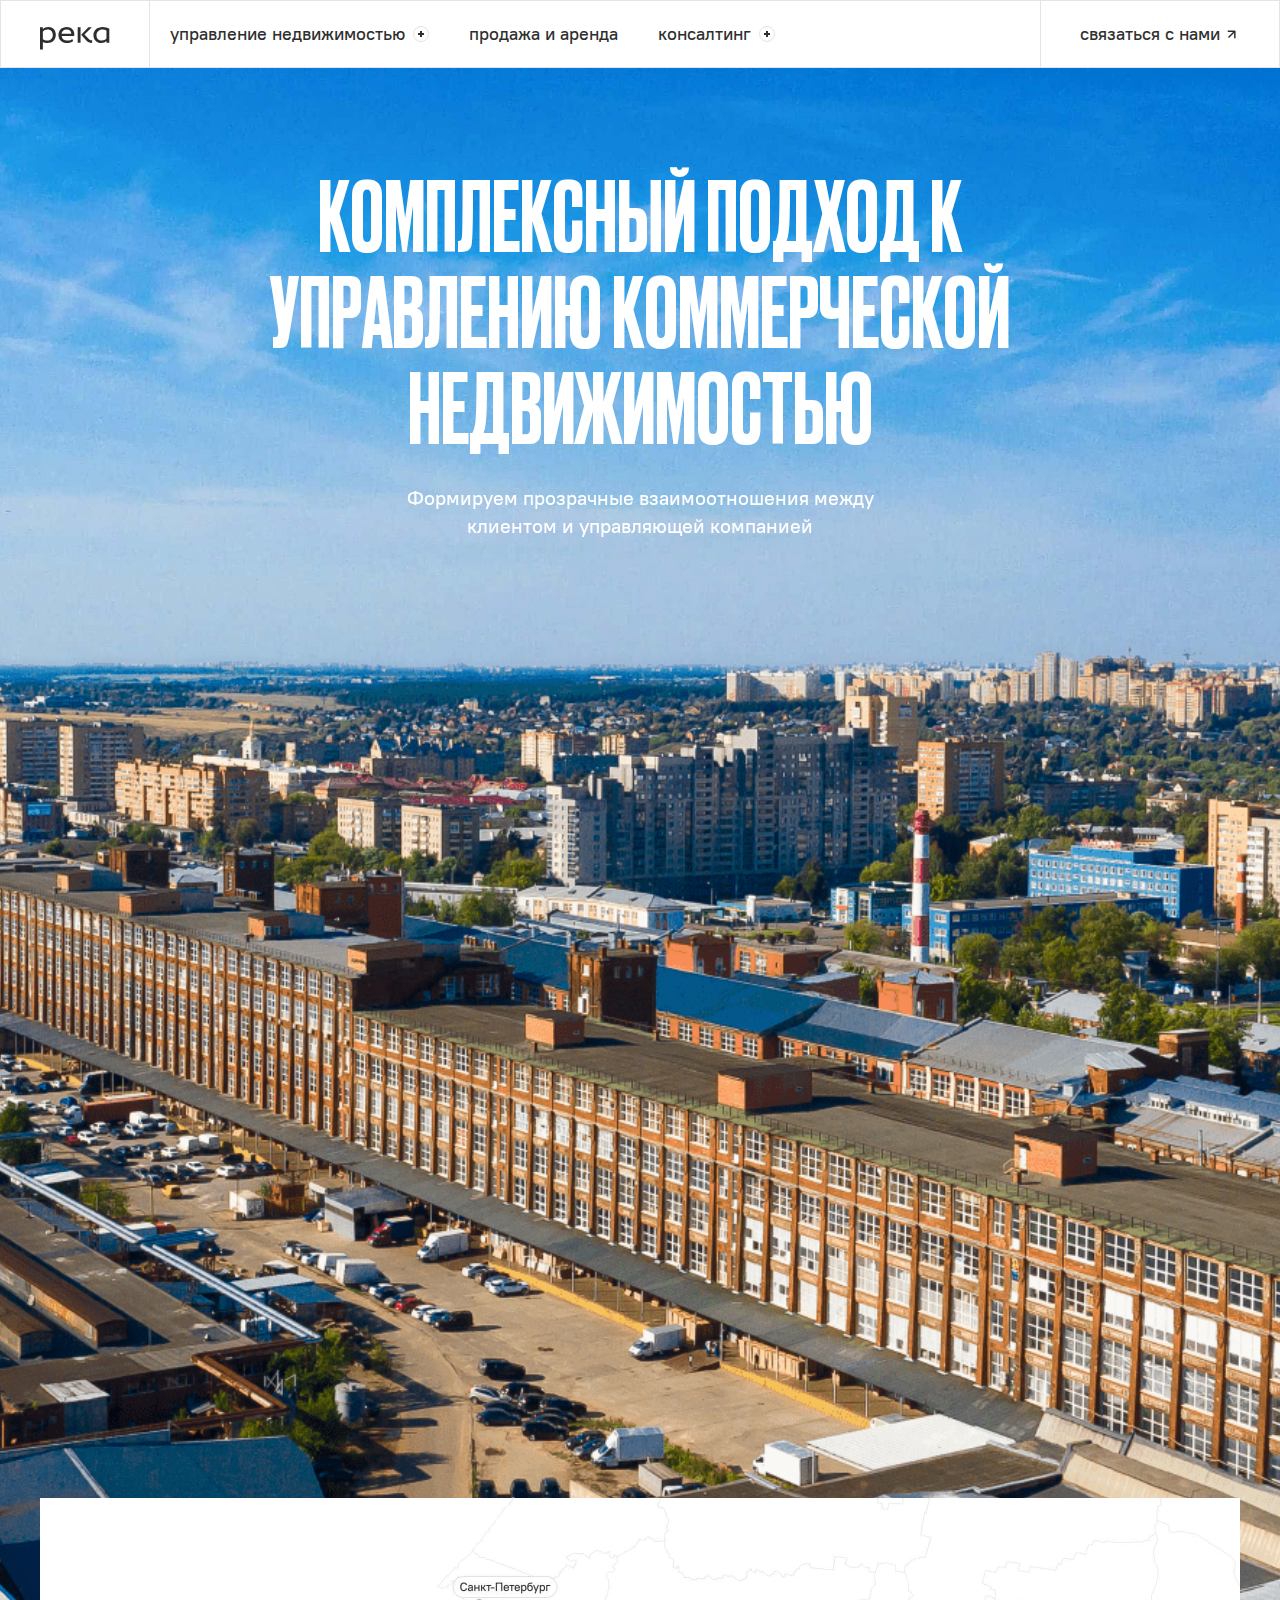
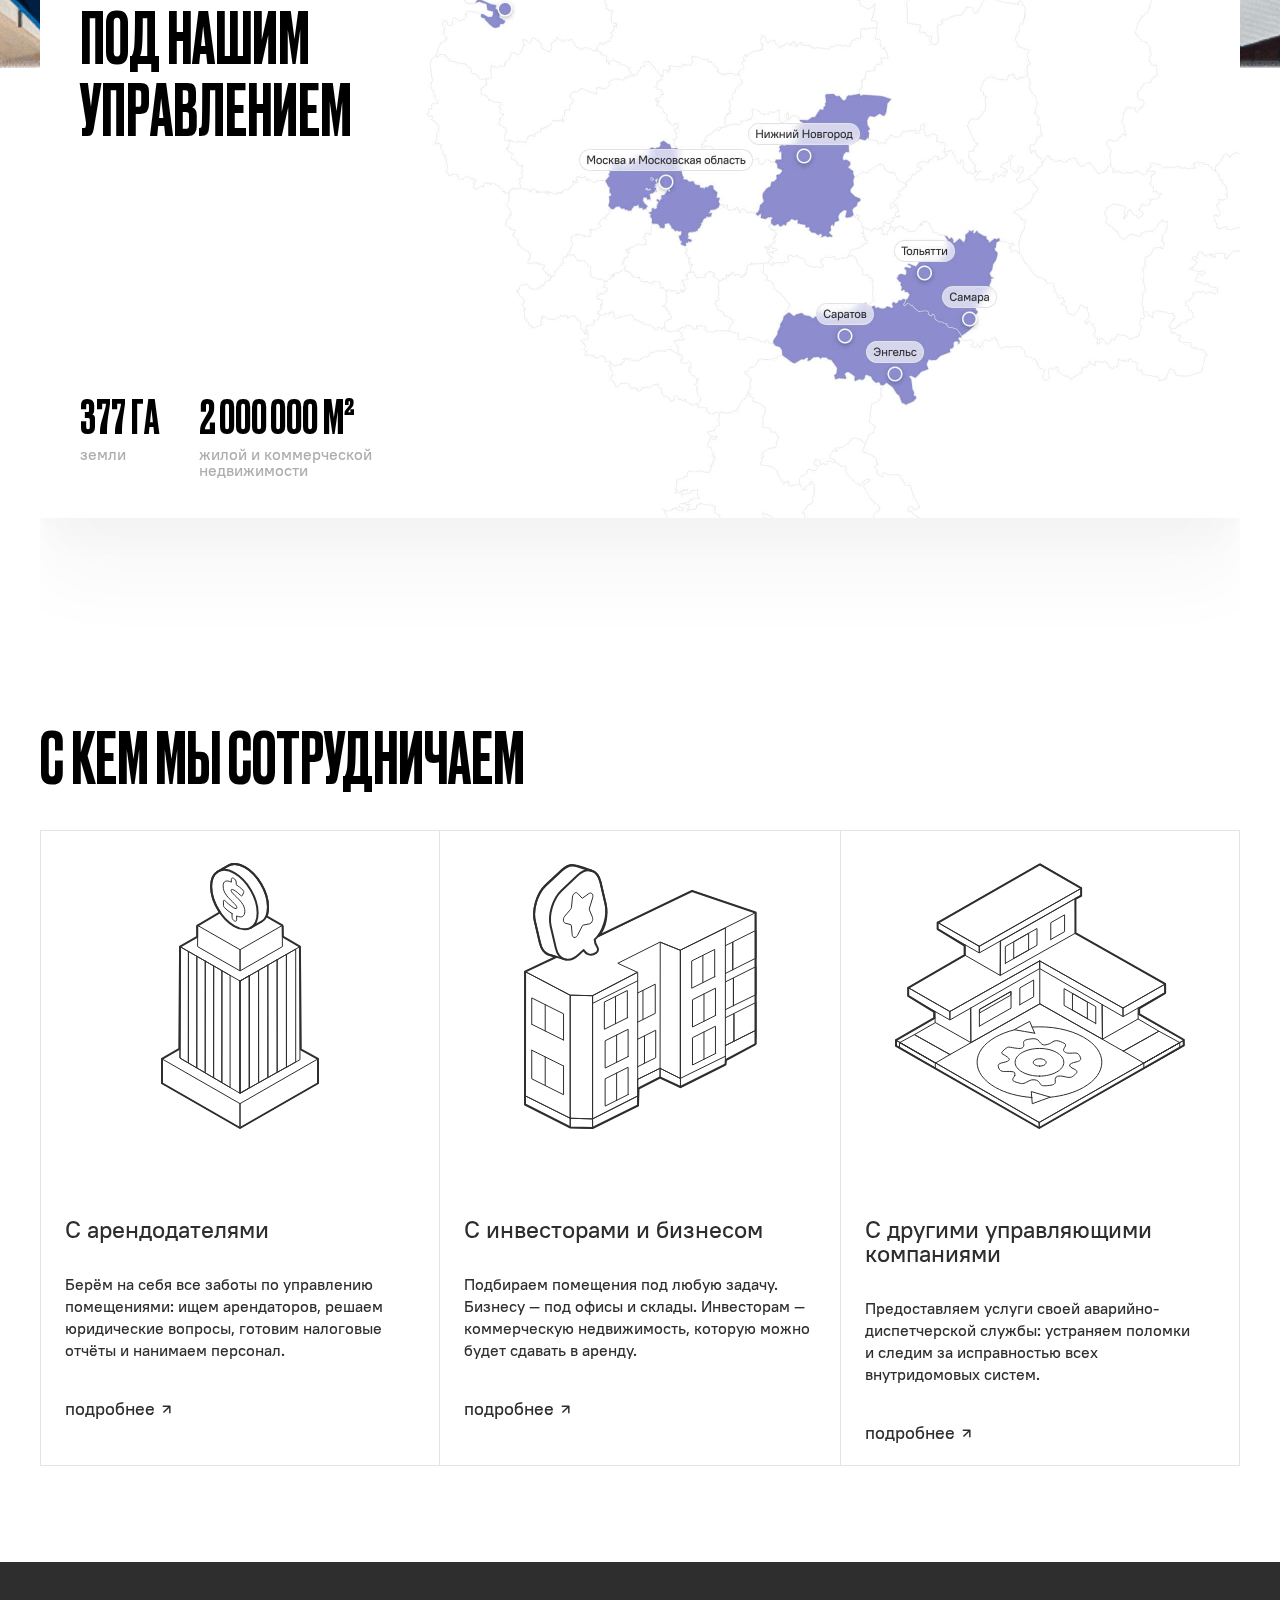
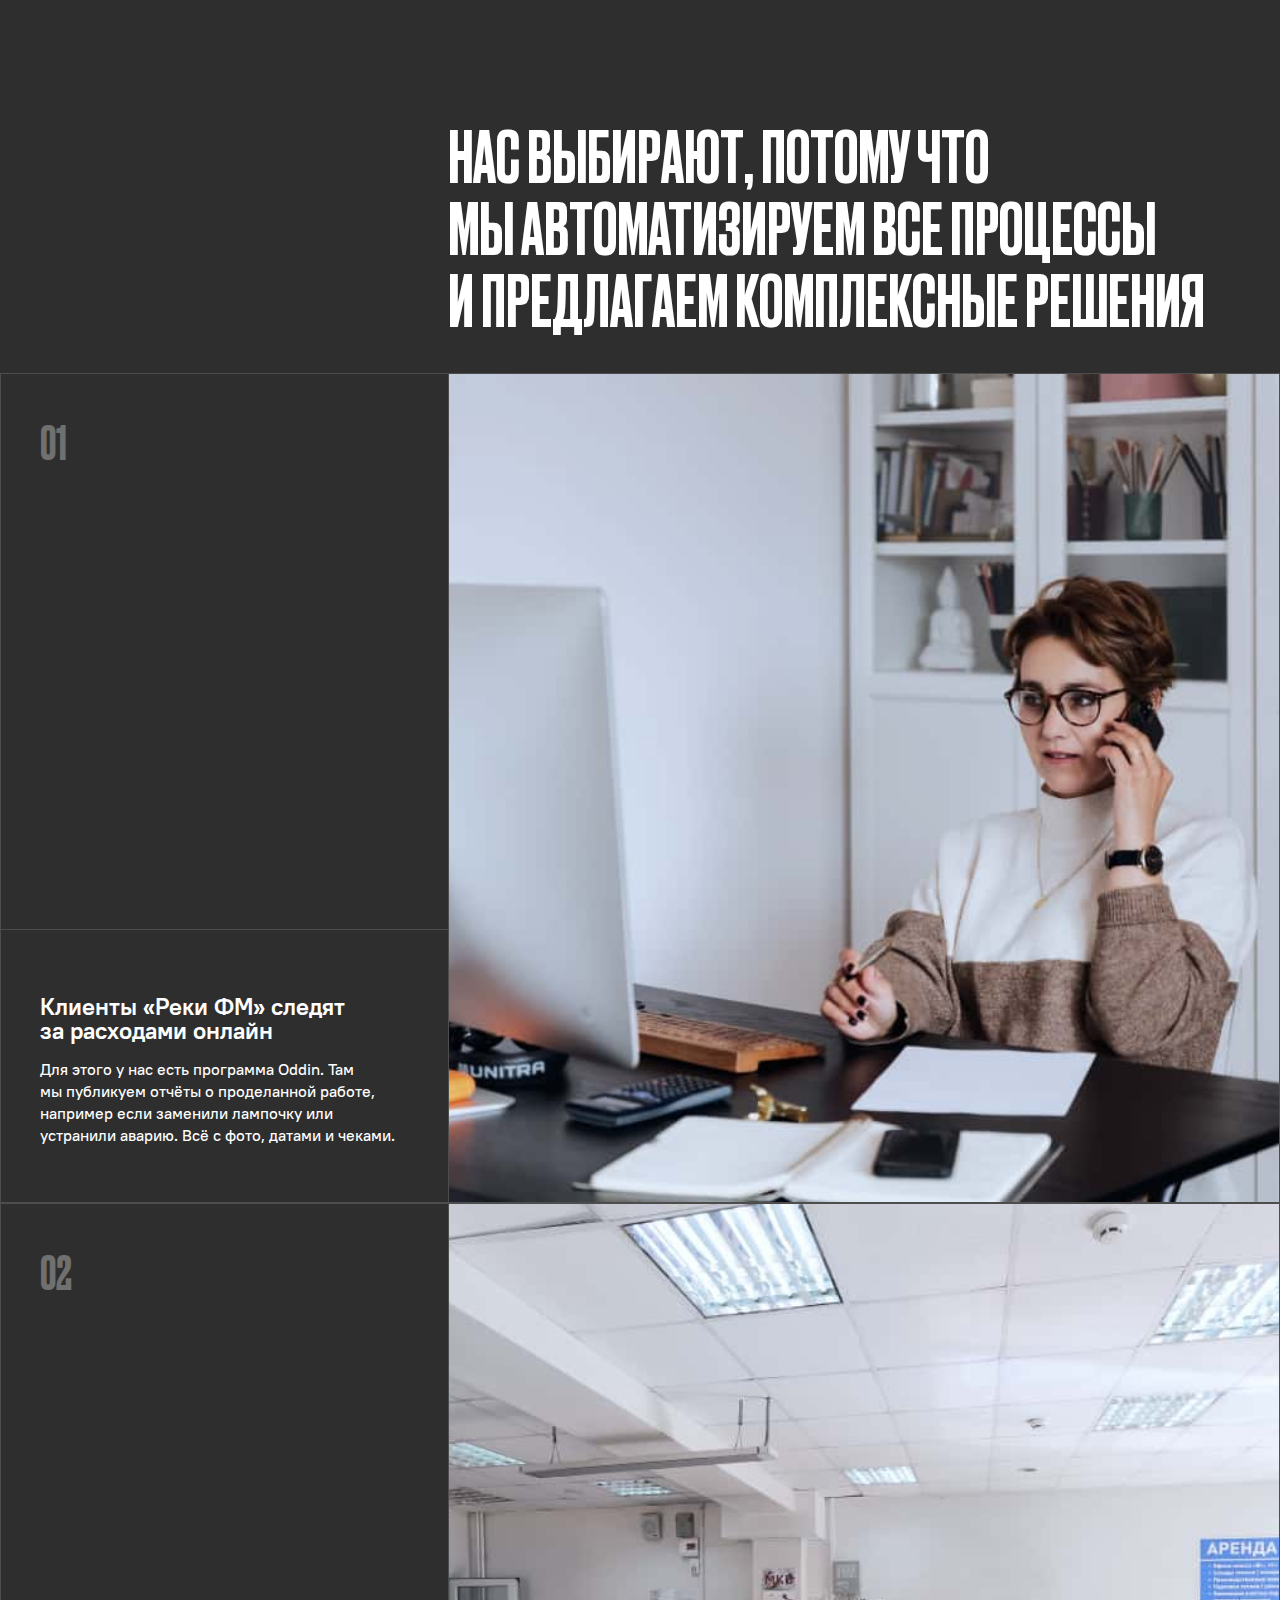
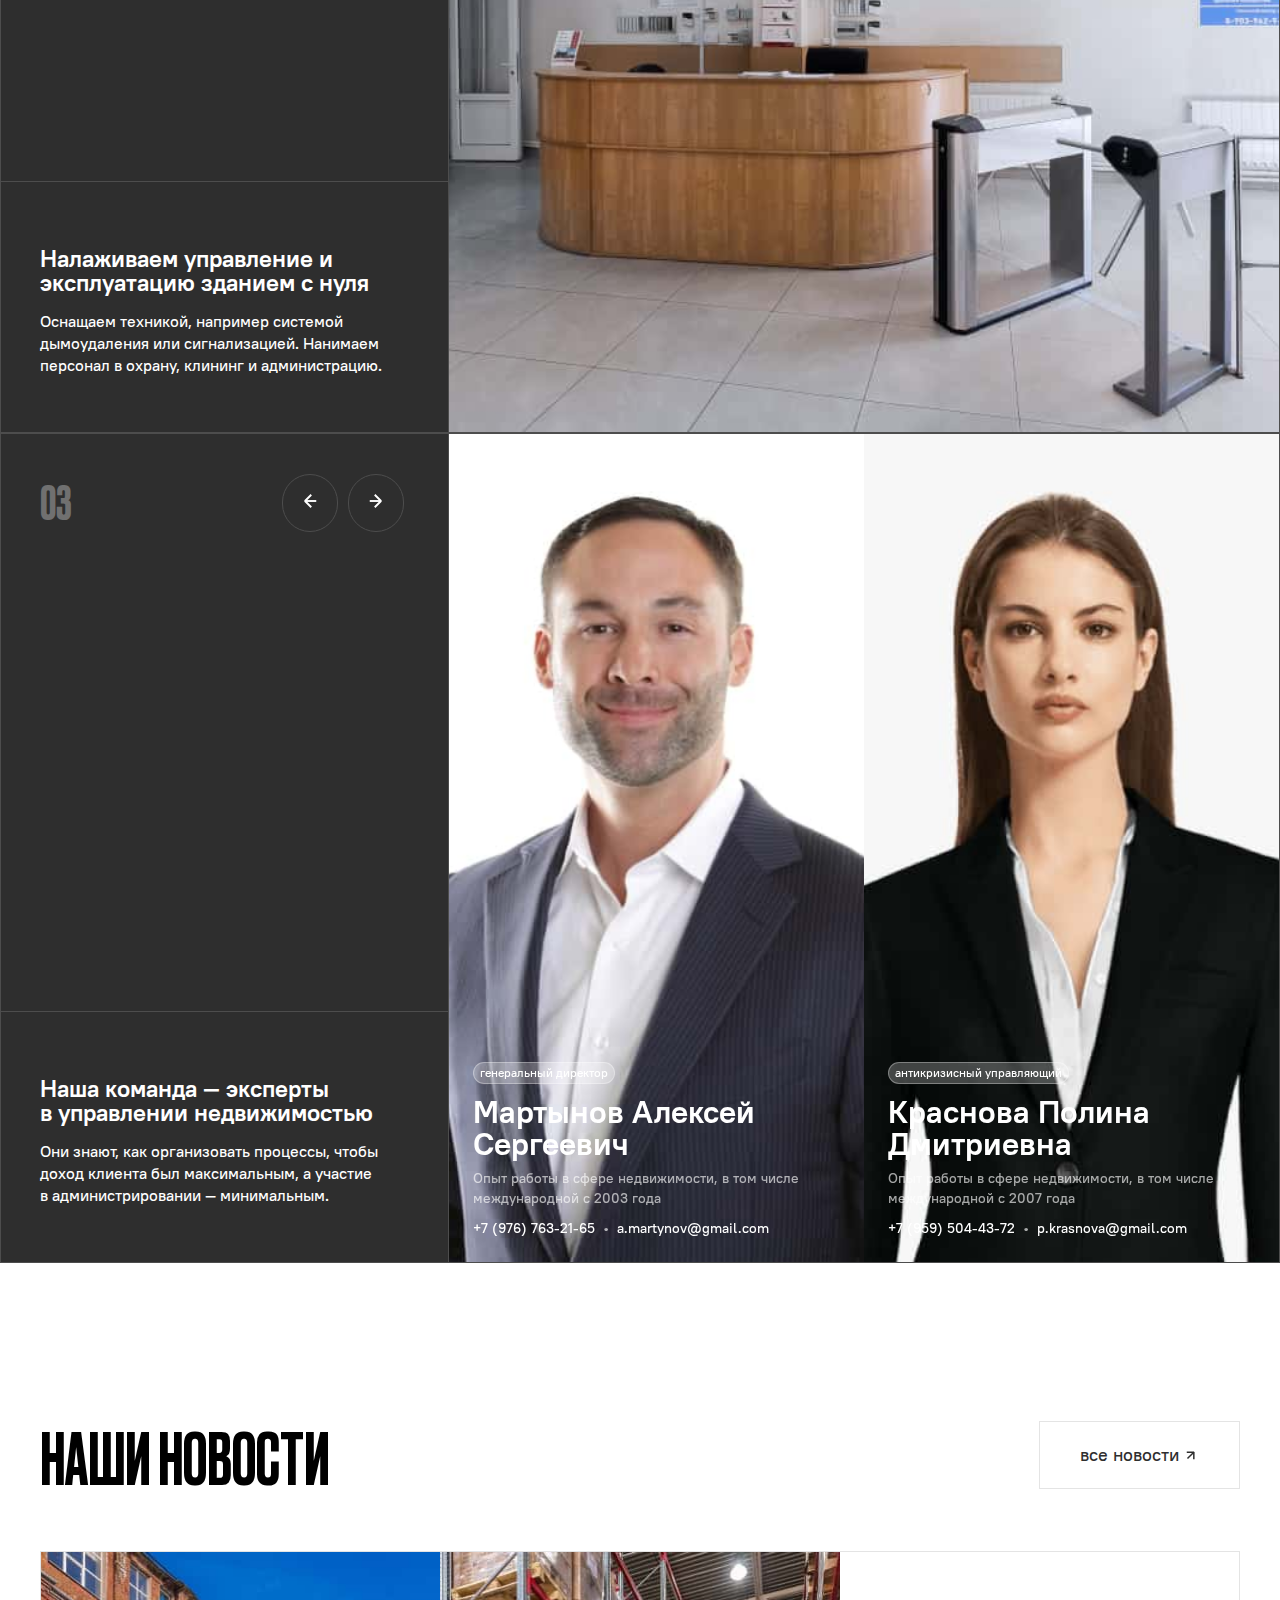
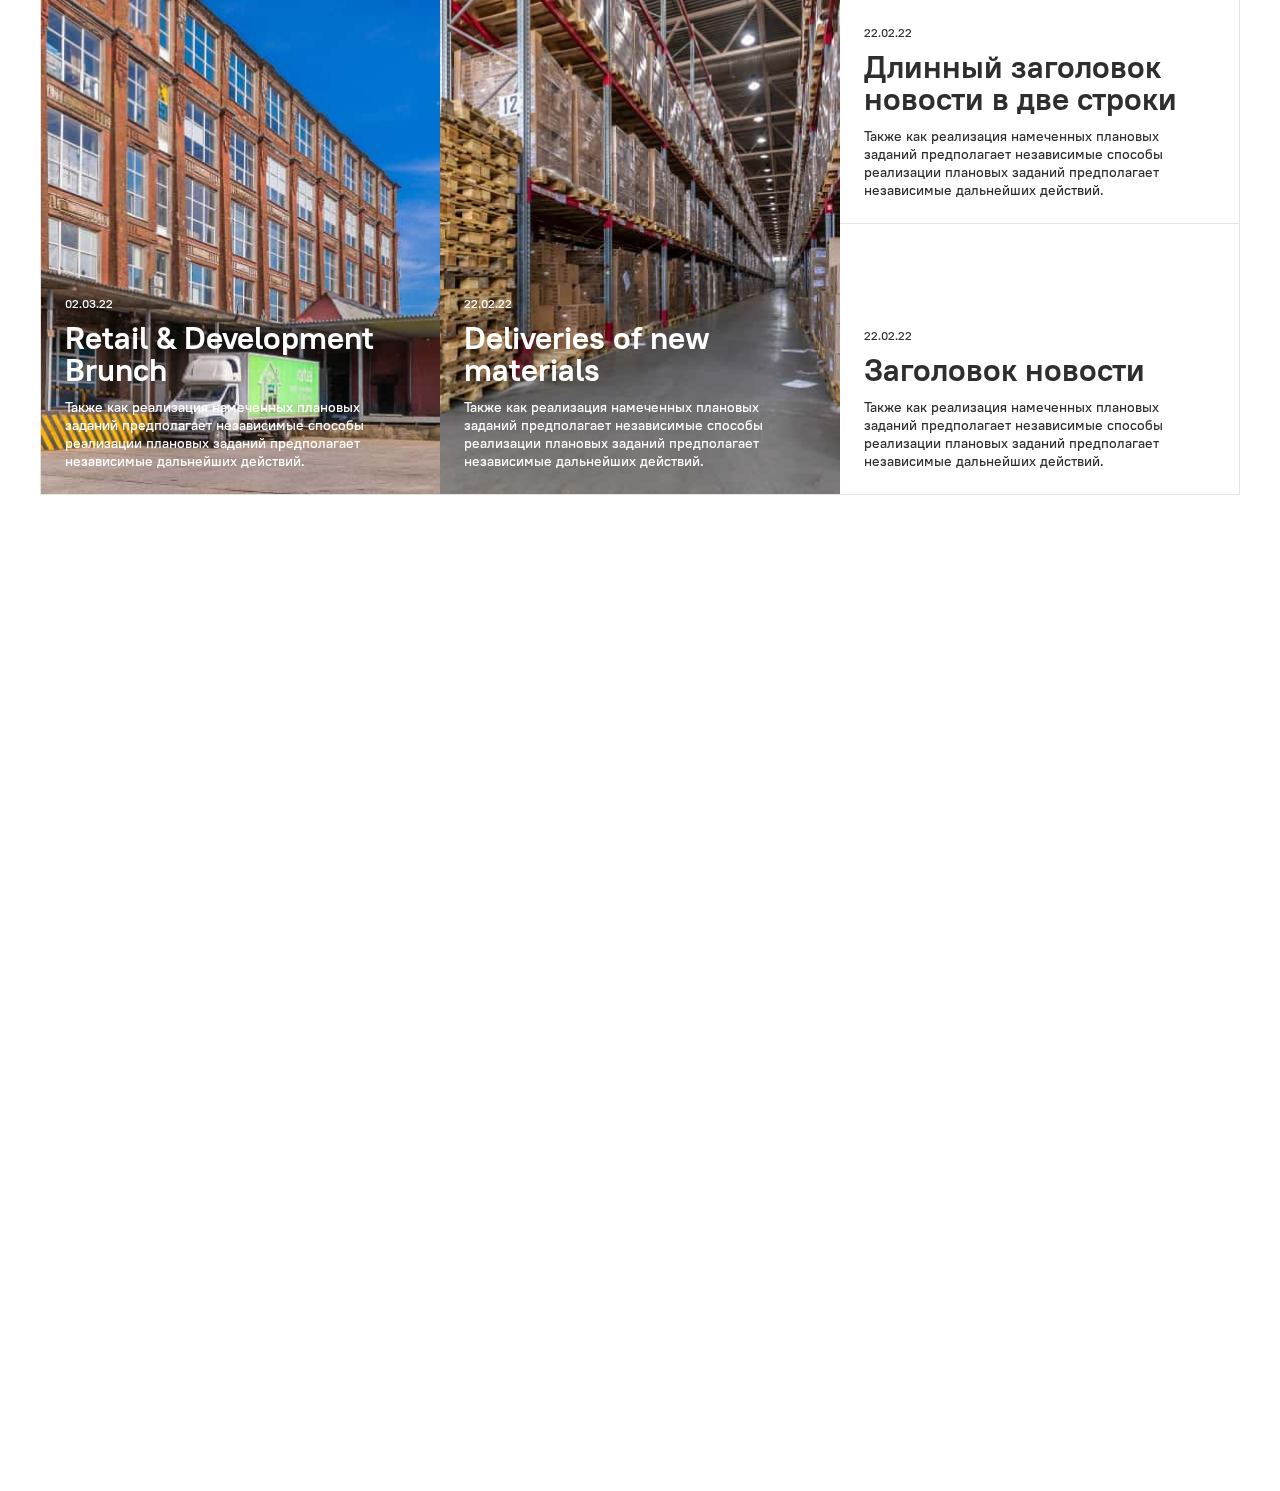
==== commit d0fcab34: "change path" ====
--- a/index.html
+++ b/index.html
@@ -6,7 +6,7 @@
     <meta name="viewport" content="width=device-width, initial-scale=1.0">
     <meta http-equiv="X-UA-Compatible" content="ie=edge">
     <meta name="description" content=""><!-- CSS only -->
-    <link rel="stylesheet" href="css/style.css?1676223350707">
+    <link rel="stylesheet" href="css/style.min.css">
     <link rel="stylesheet" href="https://cdn.jsdelivr.net/npm/swiper@8/swiper-bundle.min.css">
   </head>
   <body>
@@ -25,7 +25,7 @@
           document.body.insertBefore(div, document.body.childNodes[0]);
         }
       })();
-      
+
     </script>
     <div class="page">
       <div class="page__core">
@@ -490,5 +490,5 @@
   </body>
 </html>
 <script src="https://cdn.jsdelivr.net/npm/swiper@8/swiper-bundle.min.js"></script>
-<script src="js/libs.js"></script>
-<script src="js/main.js"></script>+<script src="js/libs.min.js"></script>
+<script src="js/main.min.js"></script>--- a/css/style.min.css
+++ b/css/style.min.css
@@ -0,0 +1 @@
+@charset 'UTF-8';@font-face{font-family:PTRootUI;font-weight:500;font-style:normal;src:url(../../fonts/PTRootUI/PTRootUI-Medium.woff2) format('woff2'),url(../fonts/PTRootUI/PTRootUI-Medium.woff) format('woff')}@font-face{font-family:PTRootUI;font-weight:700;font-style:normal;src:url(../../fonts/PTRootUI/PTRootUI-Bold.woff2) format('woff2'),url(../fonts/PTRootUI/PTRootUI-Bold.woff) format('woff')}@font-face{font-family:DrukCyr;font-weight:500;font-style:normal;src:url(../../fonts/DrukCyr/DrukCyr-Medium.woff2) format('woff2'),url(../fonts/DrukCyr/DrukCyr-Medium.woff) format('woff')}/*! normalize.css v8.0.1 | MIT License | github.com/necolas/normalize.css */html{line-height:1.15;-webkit-text-size-adjust:100%}body{margin:0;background-color:#fff;overflow:auto}details,main{display:block}h1{font-size:2em;margin:.67em 0}hr{overflow:visible;box-sizing:content-box;height:0}code,kbd,pre,samp{font-family:monospace,monospace;font-size:1em}a{background-color:transparent;color:red;text-underline-offset:.2em}abbr[title]{text-decoration:underline;text-decoration:underline dotted;border-bottom:none;-webkit-text-decoration:underline dotted}b,strong{font-weight:bolder}small{font-size:80%}sub,sup{font-size:75%;line-height:0;position:relative;vertical-align:baseline}sub{bottom:-.25em}sup{top:-.5em}img{border-style:none}button,input,optgroup,select,textarea{font-family:inherit;font-size:100%;line-height:1.15;margin:0}button,input{overflow:visible}button,select{text-transform:none}[type=button],[type=reset],[type=submit],button{-webkit-appearance:button}[type=button]::-moz-focus-inner,[type=reset]::-moz-focus-inner,[type=submit]::-moz-focus-inner,button::-moz-focus-inner{padding:0;border-style:none}[type=button]:-moz-focusring,[type=reset]:-moz-focusring,[type=submit]:-moz-focusring,button:-moz-focusring{outline:ButtonText dotted 1px}fieldset{padding:.35em .75em .625em}legend{display:table;box-sizing:border-box;max-width:100%;padding:0;white-space:normal;color:inherit}progress{vertical-align:baseline}textarea{overflow:auto}[type=checkbox],[type=radio]{box-sizing:border-box;padding:0}[type=number]::-webkit-inner-spin-button,[type=number]::-webkit-outer-spin-button{height:auto}[type=search]{outline-offset:-2px;-webkit-appearance:textfield}[type=search]::-webkit-search-decoration{-webkit-appearance:none}::-webkit-file-upload-button{font:inherit;-webkit-appearance:button}summary{display:list-item}[hidden],template{display:none}a:hover{color:#00f}.page{font-family:PTRootUI,Arial,'Helvetica CY','Nimbus Sans L',sans-serif}.page__core{position:relative;z-index:2;background-color:#fff}.width{width:100%;max-width:1240px;margin-right:auto;margin-left:auto;padding-right:20px;padding-left:20px;flex:0 0 auto}.noscript{text-align:center;color:grey;background:red}.no-wrap{white-space:nowrap}.visually-hidden{position:absolute;visibility:hidden;clip:rect(0 0 0 0);width:1px;height:1px;margin:-1px}.icn{display:inline-block;fill:currentColor}.cursor{position:fixed;z-index:2;display:block;width:140px;height:140px;transform:translate(-50%,-50%);pointer-events:none}.cursor__wrapper{display:flex;width:140px;height:140px;transition:opacity .5s,transform .5s;transform:scale(0);opacity:0;border-radius:100px;background-color:rgba(138,140,206,.64);box-shadow:0 4px 4px rgba(23,23,23,.2),0 8px 24px rgba(23,23,23,.32);align-items:center;justify-content:center;-webkit-backdrop-filter:blur(12px);backdrop-filter:blur(12px)}.cursor__text{font-size:18px;font-weight:500;line-height:1;transform:rotate(-12deg);text-align:center;color:#fff}.btn{font-size:18px;font-weight:500;line-height:1;position:relative;z-index:2;padding:24px 39px;cursor:pointer;transition:opacity .3s;text-decoration:none;color:#2e2e2e;border:1px solid #e4e4e4;border-radius:0;outline:0!important;background-color:#fff}.btn:hover{border:1px solid #e4e4e4}.btn:active{opacity:.7;border:1px solid #e4e4e4}.btn:active,.btn:focus{outline:0}.btn::-moz-focus-inner{border:0}.btn:after{position:absolute;z-index:1;bottom:0;left:0;width:100%;height:0;content:'';transition:height .3s;background:#8a8cce}.btn:hover:after{height:100%}.btn__text{position:relative;z-index:10;display:inline-flex;transition:color .3s;align-items:center;justify-content:flex-start;-moz-column-gap:4px;column-gap:4px}.btn:hover .btn__text{color:#fff}.btn__arrow{display:block;width:16px;height:16px;transition:color .3s,transform .3s;transform:rotate(45deg);color:#2e2e2e;fill:rgba(255,255,255,0)}.btn:hover .btn__arrow{transform:rotate(90deg);color:#fff}:not(.btn-check)+.btn:active{border-color:#e4e4e4}.contact__name{font-size:12px;font-weight:500;line-height:1;margin-bottom:8px;color:#707070}.contact__offer{font-size:20px;font-weight:500;line-height:1.4;position:relative;display:block;overflow-y:hidden;margin-bottom:8px;transition:opacity .3s;text-decoration:none;color:rgba(255,255,255,0)}.contact__offer:hover{color:rgba(255,255,255,0)}.contact__offer:active{opacity:.7}.contact__offer::after,.contact__offer::before{position:absolute;display:block;min-width:-moz-max-content;min-width:max-content;content:attr(data-offer);transition:transform .3s;color:#fff}.contact__offer::before{bottom:0;left:0}.contact__offer::after{bottom:-100%;left:0;color:#8a8cce}.contact__offer:hover::after,.contact__offer:hover::before{transform:translateY(-100%)}.form{display:flex;flex-direction:column;width:100%;max-width:600px;align-items:flex-start;justify-content:flex-start;gap:16px}.form__field{position:relative;z-index:1;width:100%}.form__input{font-family:DrukCyr;font-size:48px;font-weight:500;line-height:1.0833333333;width:100%;height:64px;transition:border-bottom .3s;color:#fff;border:none;border-bottom:1px solid #4d4d4d;outline:0;background-color:rgba(255,255,255,0)}.form__input:focus,.form__input:hover{border-bottom:1px solid #fff}.form__label{font-family:DrukCyr;font-size:48px;font-weight:500;line-height:1.0833333333;position:absolute;top:7px;left:2px;transition:.3s;text-transform:uppercase;pointer-events:none;color:#fff}.form__input:focus~.form__label,.form__input:valid~.form__label{font-size:10px;line-height:1.2;top:-12px;color:#adadad}.form__btn{width:100%;margin-top:16px;text-align:center;border:none}.form__btn:active,.form__btn:hover{border:none}.logo{display:block;padding:21.5px 39px;border:1px solid #e4e4e4}.logo svg{display:block;width:auto;height:100%;color:#2e2e2e;position:relative;top:4px}.logo--black{border:1px solid #4d4d4d}.logo--black svg{color:#fff}.nav{position:relative;z-index:100;display:flex;flex-grow:1}.nav__inner{display:flex;border-top:1px solid #e4e4e4;border-bottom:1px solid #e4e4e4;background-color:#fff;align-items:center;justify-content:flex-start;flex-grow:1}.nav--black .nav__inner{border-top:1px solid #4d4d4d;border-bottom:1px solid #4d4d4d;background-color:#2e2e2e}.nav__text{position:relative;display:flex;padding:25px 20px;align-items:center;justify-content:flex-start;-moz-column-gap:8px;column-gap:8px}.nav__text::after{position:absolute;right:0;bottom:-1px;left:0;width:100%;height:1px;content:'';cursor:default;background-color:#e4e4e4}.nav--black .nav__text::after,.nav--black .nav__text::before{background-color:#4d4d4d}.nav__link{font-size:18px;font-weight:500;line-height:.8888888889;display:flex;transition:color .3s,opacity .3s;text-decoration:none;color:#2e2e2e}.nav__link:hover{color:#8a8cce}.nav__link:active{opacity:.7}.nav--black .nav__link,.nav__link--color-white{color:#fff}.nav__text:hover .nav__link{color:#8a8cce}.nav__icon{position:relative;width:14px;height:14px;border:1px solid #e4e4e4;border-radius:100px}.nav__icon::after,.nav__icon::before{position:absolute;top:4px;left:6px;display:block;width:2px;height:6px;content:'';transition:transform .3s;background-color:#2e2e2e}.nav__icon::after{transform:rotate(90deg)}.nav--black .nav__icon{border:1px solid #4d4d4d}.nav--black .nav__icon::after,.nav--black .nav__icon::before{background-color:#fff}.nav__text:hover .nav__icon::after,.nav__text:hover .nav__icon::before{transition:transform .3s;transform:rotate(-90deg)}.nav__text--color-white .nav__icon::after,.nav__text--color-white .nav__icon::before{background-color:#fff}.nav__dropdown{position:absolute;z-index:-1;right:0;left:-1px;display:block;width:100%;margin:0;padding:12px 0;list-style-type:none;transition:transform .5s;transform:translateY(-100%);border:1px solid #e4e4e4;background-color:#fff}.nav--black .nav__dropdown{padding:10px 0;border:1px solid #4d4d4d;border-right:none;border-left:none;background-color:#2e2e2e}.nav__list{position:relative}.nav__list:after{position:absolute;z-index:1;bottom:0;left:0;width:100%;height:0;content:'';transition:height .3s;background:#8a8cce}.nav__list:hover:after{height:100%}.nav__list-link{font-size:18px;font-weight:500;line-height:.8888888889;position:relative;z-index:10;display:block;padding:20px 24px;transition:color .3s,opacity .3s;text-decoration:none;color:#2e2e2e}.nav__list-link:hover{color:#8a8cce}.nav__list-link:active{opacity:.7}.nav--black .nav__list-link{padding:16px 24px;color:#fff}.nav__list:hover .nav__list-link{color:#fff}.ticker{position:relative;z-index:3;display:block;margin:84px 0;cursor:none!important;border:none;background-color:#2e2e2e}.ticker:hover .cursor__wrapper{transform:scale(1);opacity:1}.ticker__inner{position:relative;overflow:hidden}.ticker__wrapper{position:relative;display:flex;width:100vw;height:76px;padding-bottom:4px;align-items:center}.ticker__wrapper:last-child{padding-bottom:0}.ticker__item{position:absolute;top:0;right:0;display:flex;width:-moz-max-content;width:max-content;padding-right:40px;align-items:center;gap:40px}.ticker__text{font-family:DrukCyr;font-size:72px;font-weight:500;line-height:1;display:block;text-transform:uppercase}.ticker__text--color-white{color:#fff}.ticker__text--color-white::after{display:inline-block;padding-left:40px;content:'•'}.ticker__text--color-black{color:#2e2e2e;text-shadow:0 1px 0 #fff,0 -1px 0 #fff,1px 0 0 #fff,-1px 0 0 #fff,1px 1px 0 #fff,1px -1px 0 #fff,-1px 1px 0 #fff,-1px -1px 0 #fff}.footer{position:sticky;z-index:1;bottom:0;overflow:hidden;width:100%;height:100vh;margin-top:auto;background-color:#2e2e2e}.footer__inner{display:flex;flex-direction:column;height:100%;align-items:center;justify-content:space-between}.footer__ticker{width:100%;flex-grow:1}.footer__content{display:block;overflow:hidden;width:100%;border:1px solid #4d4d4d;border-top:none}.footer__head{width:100%;background-color:#2e2e2e}.footer__head-wrapper{display:flex;align-items:center;justify-content:flex-start}.footer__head-wrapper .nav__inner{border-top:1px solid #4d4d4d;border-bottom:1px solid #4d4d4d;background-color:#2e2e2e}.footer__head-wrapper .nav__text::after{background-color:#4d4d4d}.footer__head-wrapper .nav__link{color:#fff}.footer__head-wrapper .nav__icon{border:1px solid #4d4d4d}.footer__head-wrapper .nav__icon::after,.footer__head-wrapper .nav__icon::before{background-color:#fff}.footer__head-wrapper .nav__dropdown{padding:8px 0;border:1px solid #4d4d4d;background-color:#2e2e2e}.footer__head-wrapper .nav__list-link{padding:16px 24px;color:#fff}.footer__head-wrapper .nav.open,.footer__head-wrapper .nav__dropdown:hover,.footer__head-wrapper .nav__text:hover~.footer__head-wrapper .nav__dropdown{transform:translateY(0)}.footer__head-wrapper .logo{padding-left:40px;border:1px solid #4d4d4d;border-left:none}.footer__head-wrapper .logo svg{color:#fff}.footer__foot{margin-left:149px;border-left:1px solid #4d4d4d}.footer__contact{display:flex;padding:44px 40px 56px 20px;border-bottom:1px solid #4d4d4d;align-items:center;justify-content:space-between}.footer__address{width:100%;max-width:274px}.footer__header{font-size:20px;font-weight:500;line-height:1.4;margin-bottom:8px;color:#fff}.footer__subheader{font-size:12px;font-weight:500;line-height:1;margin-bottom:8px;color:#707070}.footer__link{font-size:12px;font-weight:500;line-height:1.3333333333;transition:color .3s,opacity .3s;color:#707070}.footer__link:hover{color:#fff}.footer__link:active{opacity:.7}.footer__logos{display:flex;align-items:center;justify-content:flex-start;gap:12px}.footer__logo{display:flex;width:32px;height:32px;padding:4px;transition:color .3s,opacity .3s;color:#fff;border-radius:100px;background-color:#4d4d4d;align-items:center;justify-content:center}.footer__logo:hover{color:#8a8cce}.footer__logo:active{opacity:.7}.footer__end{display:flex;padding:12px 40px 12px 20px;align-items:center;justify-content:space-between}.footer__about{display:flex;padding:14px 0;align-items:center;justify-content:flex-start;-moz-column-gap:24px;column-gap:24px}.footer__company{font-size:12px;font-weight:500;line-height:1;color:#707070}.header{position:sticky;z-index:100;top:0;width:100%;background-color:#fff}.header__inner{display:flex;align-items:center;justify-content:flex-start}.header__nav{position:relative;z-index:300}.header__nav .nav__dropdown:hover,.header__nav .nav__text:hover~.nav__dropdown{transform:translateY(0);opacity:1}.header__menu{display:none;max-height:68px}.header__burger{position:relative;width:14px;height:10px;margin-right:4px}.header__line{position:absolute;right:0;left:0;display:block;width:100%;height:1px;transition:background-color .3s;background-color:#2e2e2e}.header__line--one{top:0}.header__line--two{top:50%}.header__line--three{top:100%}.header__menu:active .header__line,.header__menu:hover .header__line{background-color:#fff}.map{position:relative;overflow-x:clip;margin:0 40px 450px}.map__inner{position:absolute;z-index:5;width:100%;height:620px;transform:translateY(-170px);background-color:#fff;background-size:auto 100%;box-shadow:0 64px 72px rgba(46,46,46,.03),0 32px 32px rgba(46,46,46,.02),0 12px 12px rgba(46,46,46,.01)}.map__content{display:flex;flex-direction:column;height:100%;background-image:url(/img/bg/map-desk.jpg);background-repeat:no-repeat;background-position:right;background-size:inherit;align-items:flex-start;justify-content:space-between}.map__header{font-family:DrukCyr;font-size:72px;font-weight:500;line-height:1;max-width:384px;padding:28px 40px 40px;text-transform:uppercase}.map__foot{display:flex;padding:40px;align-items:flex-start;justify-content:space-between;-moz-column-gap:40px;column-gap:40px}.map__info{width:auto;max-width:180px}.map__subheader{font-family:DrukCyr;font-size:48px;font-weight:500;line-height:1;margin-bottom:8px;text-transform:uppercase}.map__text{font-size:16px;font-weight:500;line-height:1;color:#adadad}.menu{position:fixed;z-index:110;visibility:hidden;overflow:scroll;width:100%;height:100%;transition:opacity .3s,visibility .3s;opacity:0}.menu.open{visibility:visible;opacity:1}.menu__inner{display:flex;flex-direction:column;height:100%}.menu__head{display:flex;transition:transform .5s;transform:translateY(-100%);align-items:center;justify-content:space-between}.menu__head .logo{border-right:none}.menu.open .menu__head{transform:translateY(0)}.menu__empty{padding-top:66px;border-top:1px solid #e4e4e4;border-bottom:1px solid #e4e4e4;flex-grow:1}.menu__close{max-height:68px}.menu__cross{position:relative;display:inline-block;width:18px;height:18px}.menu__cross:after,.menu__cross:before{position:absolute;top:4px;left:8px;display:inline-block;width:1.5px;height:14px;content:'';transition:transform .3s,background-color .3s;background-color:#2e2e2e}.menu__cross:before{transform:rotate(45deg)}.menu__cross:after{transform:rotate(-45deg)}.menu__close:hover .menu__cross:before{transform:rotate(90deg);background-color:#fff}.menu__close:hover .menu__cross:after{transform:rotate(-90deg);background-color:#fff}.menu__content{position:relative;display:flex;flex-direction:column;transition:transform .5s;transform:translateY(100%);background-color:#2e2e2e;flex-grow:1;align-items:flex-start;justify-content:flex-start}.menu.open .menu__content{transform:translateY(0)}.menu__btn{position:fixed;z-index:111;bottom:0;left:0;width:100%}.menu__nav{overflow:hidden;width:100%}.menu__nav .nav__inner{overflow:hidden;flex-direction:column;margin-bottom:116px;border:none;background-color:#2e2e2e;align-items:flex-start}.menu__nav .nav__item{overflow:hidden;width:100%}.menu__nav .nav__text{z-index:111;background-color:#2e2e2e}.menu__nav .nav__dropdown{transition:none;opacity:0}.menu__nav .nav__dropdown.open{position:relative;z-index:110;transition:opacity .3s;transform:translateY(0);opacity:1}.modal{position:fixed;z-index:120;visibility:hidden;overflow:scroll;width:100%;height:100%;transition:opacity .3s,visibility .3s;opacity:0}.modal.open{visibility:visible;opacity:1}.modal__inner{display:flex;flex-direction:column;height:100%}.modal__head{position:relative;display:flex;transition:transform .5s;transform:translateY(-100%);background-color:#2e2e2e}.modal.open .modal__head{transform:translateY(0)}.modal__empty{border-top:1px solid #4d4d4d;border-bottom:1px solid #4d4d4d;flex-grow:1}.modal__close{position:relative;width:32px;padding:16px;cursor:pointer;border:1px solid #4d4d4d}.modal__close:after,.modal__close:before{position:absolute;top:25%;left:48%;display:block;width:2px;height:32px;content:'';transition:transform .3s;background-color:#fff}.modal__close:before{transform:rotate(45deg)}.modal__close:after{transform:rotate(-45deg)}.modal__close:hover:before{transform:rotate(90deg)}.modal__close:hover:after{transform:rotate(-90deg)}.modal__content{display:flex;flex-direction:column;padding:24px 40px;transition:transform .5s;transform:translateY(100%);background-color:#2e2e2e;flex-grow:1;align-items:flex-start;justify-content:space-between}.modal.open .modal__content{transform:translateY(0)}.modal__tagline{width:100%;max-width:485px}.modal__header{font-family:DrukCyr;font-size:96px;font-weight:500;line-height:1;margin-bottom:16px;text-transform:uppercase;color:#fff}.modal__subheader{font-size:20px;font-weight:500;line-height:1.4;color:#fff}.modal__foot{display:flex;width:100%;margin-bottom:16px;align-items:flex-end;justify-content:space-between;gap:48px}.news{padding:96px 0;background-color:#fff}.news__inner{margin:0 40px}.news__head{display:flex;align-items:center;justify-content:space-between;flex-wrap:wrap}.news__header{font-family:DrukCyr;font-size:72px;font-weight:500;line-height:1;text-transform:uppercase;order:1}.news__btn{padding:24px 40px;border:1px solid #e4e4e4;order:2}.news__btn:hover{border:1px solid #e4e4e4}.news__wrapper{display:grid;border:1px solid #e4e4e4;order:3;grid-template-columns:repeat(3,1fr)}.news__card{position:relative;overflow:hidden;text-decoration:none;color:#fff}.news__card:hover{color:#fff}.news__picture{position:relative;width:100%;height:100%;transition:transform .5s}.news__picture img{width:100%;height:100%;-o-object-fit:cover;object-fit:cover;-o-object-position:center;object-position:center}.news__card:hover .news__picture{transform:scale(1.2)}.news__content{position:absolute;right:0;bottom:0;left:0;display:flex;flex-direction:column;padding:24px;align-items:flex-start;justify-content:flex-end;gap:12px}.news__date{font-size:12px;font-weight:500;line-height:1;position:relative;z-index:2}.news__text{font-size:14px;font-weight:500;line-height:1.2857142857;position:relative;z-index:2}.news__subheader{font-size:32px;font-weight:700;line-height:1;position:relative;z-index:2;margin-top:0;margin-bottom:0}.news__group{display:flex;flex-direction:column;justify-content:flex-start;align-items:center}.news__item{position:relative;z-index:2;display:flex;flex-direction:column;height:50%;padding:24px;transition:color .3s,opacity .3s;text-decoration:none;color:#2e2e2e;align-items:flex-start;justify-content:flex-end;gap:12px}.news__item:hover{color:#fff}.news__item:active{opacity:.7}.news__item:first-child{border-bottom:1px solid #e4e4e4}.news__item:after{position:absolute;z-index:1;bottom:0;left:0;width:100%;height:0;content:'';transition:height .3s;background:#8a8cce}.news__item:hover:after{height:100%}.powers{padding-top:96px;background-color:#2e2e2e}.powers__header{font-family:DrukCyr;font-size:72px;font-weight:500;line-height:1;max-width:840px;margin-bottom:40px;margin-left:35%;text-transform:uppercase;color:#fff}.powers__slides{position:relative}.powers__item{position:sticky;top:66px;display:grid;height:92vh;border:1px solid #4d4d4d;background-color:#2e2e2e;justify-content:center;grid-template-columns:35% 65%}.powers__content{display:flex;flex-direction:column;align-items:flex-start;justify-content:space-between}.powers__count{font-family:DrukCyr;font-size:48px;font-weight:500;line-height:1.0833333333;padding:40px 39px;color:#707070}.powers__info{padding:40px 39px;border-top:1px solid #4d4d4d}.powers__subheader{font-size:24px;font-weight:700;line-height:1;margin-bottom:12px;color:#fff}.powers__text{font-size:16px;font-weight:500;line-height:1.375;color:#fff}.powers__img{height:100%;border-left:1px solid #4d4d4d}.powers__img img{width:100%;height:100%;-o-object-fit:cover;object-fit:cover;-o-object-position:center;object-position:center}.powers__slider{overflow:hidden;border-left:1px solid #4d4d4d}.powers__wrapper{width:100%;height:100%}.powers__slide{position:relative;height:100%}.powers__picture{position:relative;width:100%;height:100%}.powers__picture img{width:100%;height:100%;-o-object-fit:cover;object-fit:cover;-o-object-position:center;object-position:center}.powers__person{position:absolute;z-index:3;right:0;bottom:0;left:0;padding:24px}.powers__post{font-size:12px;font-weight:500;line-height:1;display:inline-block;margin-bottom:12px;padding:4px 6px;color:#fff;border:1px solid rgba(255,255,255,.32);border-radius:60px;background:rgba(255,255,255,.24)}.powers__name{font-size:32px;font-weight:700;line-height:1;margin-bottom:8px;color:#fff}.powers__about{font-size:14px;font-weight:500;line-height:1.4285714286;margin-bottom:10px;color:rgba(255,255,255,.64)}.powers__contact{display:flex;align-items:center;gap:8px}.powers__number{font-size:14px;font-weight:500;line-height:1.4285714286;display:inline-flex;color:#fff}.powers__number::after{display:block;margin-left:8px;content:'•';color:rgba(255,255,255,.64)}.powers__email{font-size:14px;font-weight:500;line-height:1.4285714286;color:#fff}.powers__buttons{position:absolute;z-index:5;top:40px;left:25%;display:flex;align-items:center;justify-content:flex-start;gap:10px}.powers__btn{padding:12px 17px;transition:opacity .3s;border:1px solid #4d4d4d;border-radius:100px;outline:0}.powers__btn:hover{opacity:.8}.powers__btn:active{opacity:.6}.powers__btn--prev svg{transform:rotate(-90deg)}.powers__btn--next svg{transform:rotate(90deg)}.powers__btn svg{color:#fff;fill:rgba(255,255,255,0)}.tagline__inner{position:relative;display:flex;flex-direction:column;width:100%;height:1600px}.tagline__hero{position:absolute;top:0;left:0;width:100%;height:100%}.tagline__hero img{z-index:1;width:100%;height:38%;-o-object-fit:cover;object-fit:cover;-o-object-position:center;object-position:center}.tagline__hero-mask{position:absolute;z-index:5;bottom:0;left:0;width:100%;height:65%}.tagline__hero-mask img{width:100%;height:100%;-o-object-fit:cover;object-fit:cover;-o-object-position:center;object-position:center}.tagline__content{position:sticky;z-index:2;top:164px;left:0;width:100%;max-width:800px;margin:0 auto}.tagline__header{font-family:DrukCyr;font-size:96px;font-weight:500;line-height:1;margin-top:0;margin-bottom:32px;text-align:center;text-transform:uppercase;color:#fff}.tagline__subheader{font-size:20px;font-weight:500;line-height:1.4;max-width:500px;margin:0 auto;text-align:center;color:#fff}.workers{padding-top:140px;padding-bottom:96px;background-color:#fff}.workers__inner{margin:0 40px}.workers__header{font-family:DrukCyr;font-size:72px;font-weight:500;line-height:1;margin-bottom:40px;text-transform:uppercase}.workers__cards{display:grid;border-top:1px solid #e4e4e4;border-bottom:1px solid #e4e4e4;grid-template-columns:repeat(3,1fr)}.workers__item{position:relative;display:flex;flex-direction:column;padding:0 24px 24px;transition:color .5s,opacity .3s;text-decoration:none;color:#2e2e2e;align-items:center;justify-content:flex-start;gap:24px}.workers__item:hover{color:#fff}.workers__item:active{opacity:.7}.workers__item:after{position:absolute;z-index:1;bottom:0;left:0;width:100%;height:0;content:'';transition:height .5s;background:#8a8cce}.workers__item:hover:after{height:100%}.workers__item:first-child,.workers__item:last-child{border-right:1px solid #e4e4e4;border-left:1px solid #e4e4e4}.workers__icn{position:relative;z-index:2;margin:32px auto;fill:rgba(255,255,255,0)}.workers__content{position:relative;z-index:2}.workers__subheader{font-size:24px;font-weight:500;line-height:1}.workers__text{font-size:16px;font-weight:500;line-height:1.375}.workers__more{font-size:18px;font-weight:500;line-height:.8888888889;position:relative;z-index:2;display:flex;margin-right:auto;align-items:center;justify-content:flex-start;-moz-column-gap:4px;column-gap:4px}.workers__arrow{transition:transform .3s;transform:rotate(45deg);fill:rgba(255,255,255,0)}.workers__item:hover .workers__arrow{transform:rotate(90deg)}.page{position:relative;display:flex;flex-direction:column;box-sizing:border-box;min-height:calc(100 * var(--vh,1vh));justify-content:flex-start;align-items:center}.page__core{width:100%;flex:0 0 auto}body.is-open,body.open{overflow:hidden}@media (min-width:1020px){.footer__head .nav__dropdown:hover,.footer__head .nav__text:hover~.nav__dropdown{transform:translateY(0)}}@media (max-width:1020px){.footer{position:inherit;height:auto}.footer__head-wrapper{flex-direction:column}.footer__head-wrapper .logo{width:100%;padding-right:0;padding-left:0;border:1px solid #4d4d4d}.footer__head-wrapper .logo svg{margin:0 auto}.footer__nav{width:100%}.footer__nav .nav__inner{flex-direction:column;padding:24px 0;border-top:0}.footer__nav .nav__inner .nav__item{width:100%}.footer__nav .nav__inner .nav__text{padding:24px 20px;justify-content:center}.footer__nav .nav__inner .nav__text:after{display:none}.footer__nav .nav__inner .nav__dropdown{transition:none;opacity:0}.footer__nav .nav__inner .nav__dropdown.open{position:relative;z-index:1;transition:opacity .3s;transform:translateY(0);opacity:1}.footer__nav .nav__inner .nav__list-link{text-align:center}.footer__foot{margin-left:0;border-left:none}}@media (max-width:830px){.footer__contact{flex-direction:column;text-align:center;gap:24px}.footer__end{flex-direction:column;padding:12px 14px}.footer__about{flex-direction:column;text-align:center}.footer__company{padding-bottom:14px}}@media (max-width:1060px){.header .logo{padding:15.5px 39px;border-right:none}.header__menu{display:block;height:56px;max-height:56px;padding:17px 39px}.header__modal{display:none}.header__nav .nav__inner{padding-top:54px}.header__nav .nav__item{display:none}.menu__empty{padding-top:54px}.menu__close{height:56px;max-height:56px;padding:16px 39px}.modal__head .logo--black{padding:15.5px 39px;border-right:none}.modal__content{justify-content:flex-start;gap:24px}.modal__foot{flex-direction:column-reverse;margin-bottom:0;flex-grow:1;align-items:flex-start;justify-content:space-between}.modal__header{font-size:48px;line-height:1}.modal__subheader{font-size:16px;line-height:1.375}.modal .form__input{font-size:28px;line-height:1.0714285714}.modal .form__label{font-size:28px;line-height:1.0714285714;top:40%}.modal .form__btn{width:100%;padding:24px 0}}@media (max-width:1236px){.map__content{background-position-x:236px}.map__header{font-size:48px;line-height:1;margin:0}.map__subheader{font-size:28px;line-height:1.0714285714}.map__text{font-size:12px;line-height:1}}@media (max-width:996px){.map{margin:0 16px 450px}.map__content{background-position-x:-100px;background-size:648px}.map__header{font-size:48px;line-height:1;margin:0;padding:16px}.map__foot{width:100%;padding:16px}.map__subheader{font-size:28px;line-height:1.0714285714}.map__text{font-size:12px;line-height:1}.powers__item{position:initial;height:auto;border-bottom:none;grid-template-columns:100%}.powers__img{border-top:1px solid #4d4d4d;border-bottom:1px solid #4d4d4d;border-left:none}.powers__slider{border-top:1px solid #4d4d4d;border-left:none}.powers__buttons{display:none}.workers{padding-top:64px;padding-bottom:64px}.workers__inner{margin:0 16px}.workers__header{font-size:40px;line-height:1}.workers__cards{border:none;grid-template-columns:repeat(1,1fr)!important}.workers__item{padding:0 16px 16px;border:1px solid #e4e4e4;border-top:none}.workers__item:nth-child(1){border-top:1px solid #e4e4e4}}@media (max-width:576px){.map__content{background-position-x:-70px;background-size:480px}}@media (max-width:1130px){.news{padding:64px 0}.news__inner{margin:0 16px}.news__header{margin-top:0;margin-bottom:24px}.news__btn{order:3}.news__wrapper{display:block;width:100%;margin-bottom:24px;border:none;order:2}.news__card:first-child,.news__group{display:none}.news__card:hover .news__picture{transform:scale(1)}}@media (max-width:1400px){.powers__buttons{left:22%}}@media (max-width:1200px){.powers__header{font-size:40px;line-height:1;max-width:500px;margin-top:0;margin-left:0;padding:0 40px}.workers__cards{border-bottom:none;grid-template-columns:repeat(2,1fr)}.workers__item{border-bottom:1px solid #e4e4e4}.workers__item:nth-child(2){border-right:1px solid #e4e4e4}}@media (max-width:768px){.powers{padding-top:64px}.powers__header{padding:0 15px}.powers__count,.powers__info{padding:24px 15px}}@media (max-width:767px){.tagline__content{width:auto;padding:0 16px}.tagline__header{font-size:42px;line-height:1}.tagline__subheader{font-size:16px;line-height:1.375}}@media (max-width:360px){.tagline__header{font-size:40px;line-height:1}}